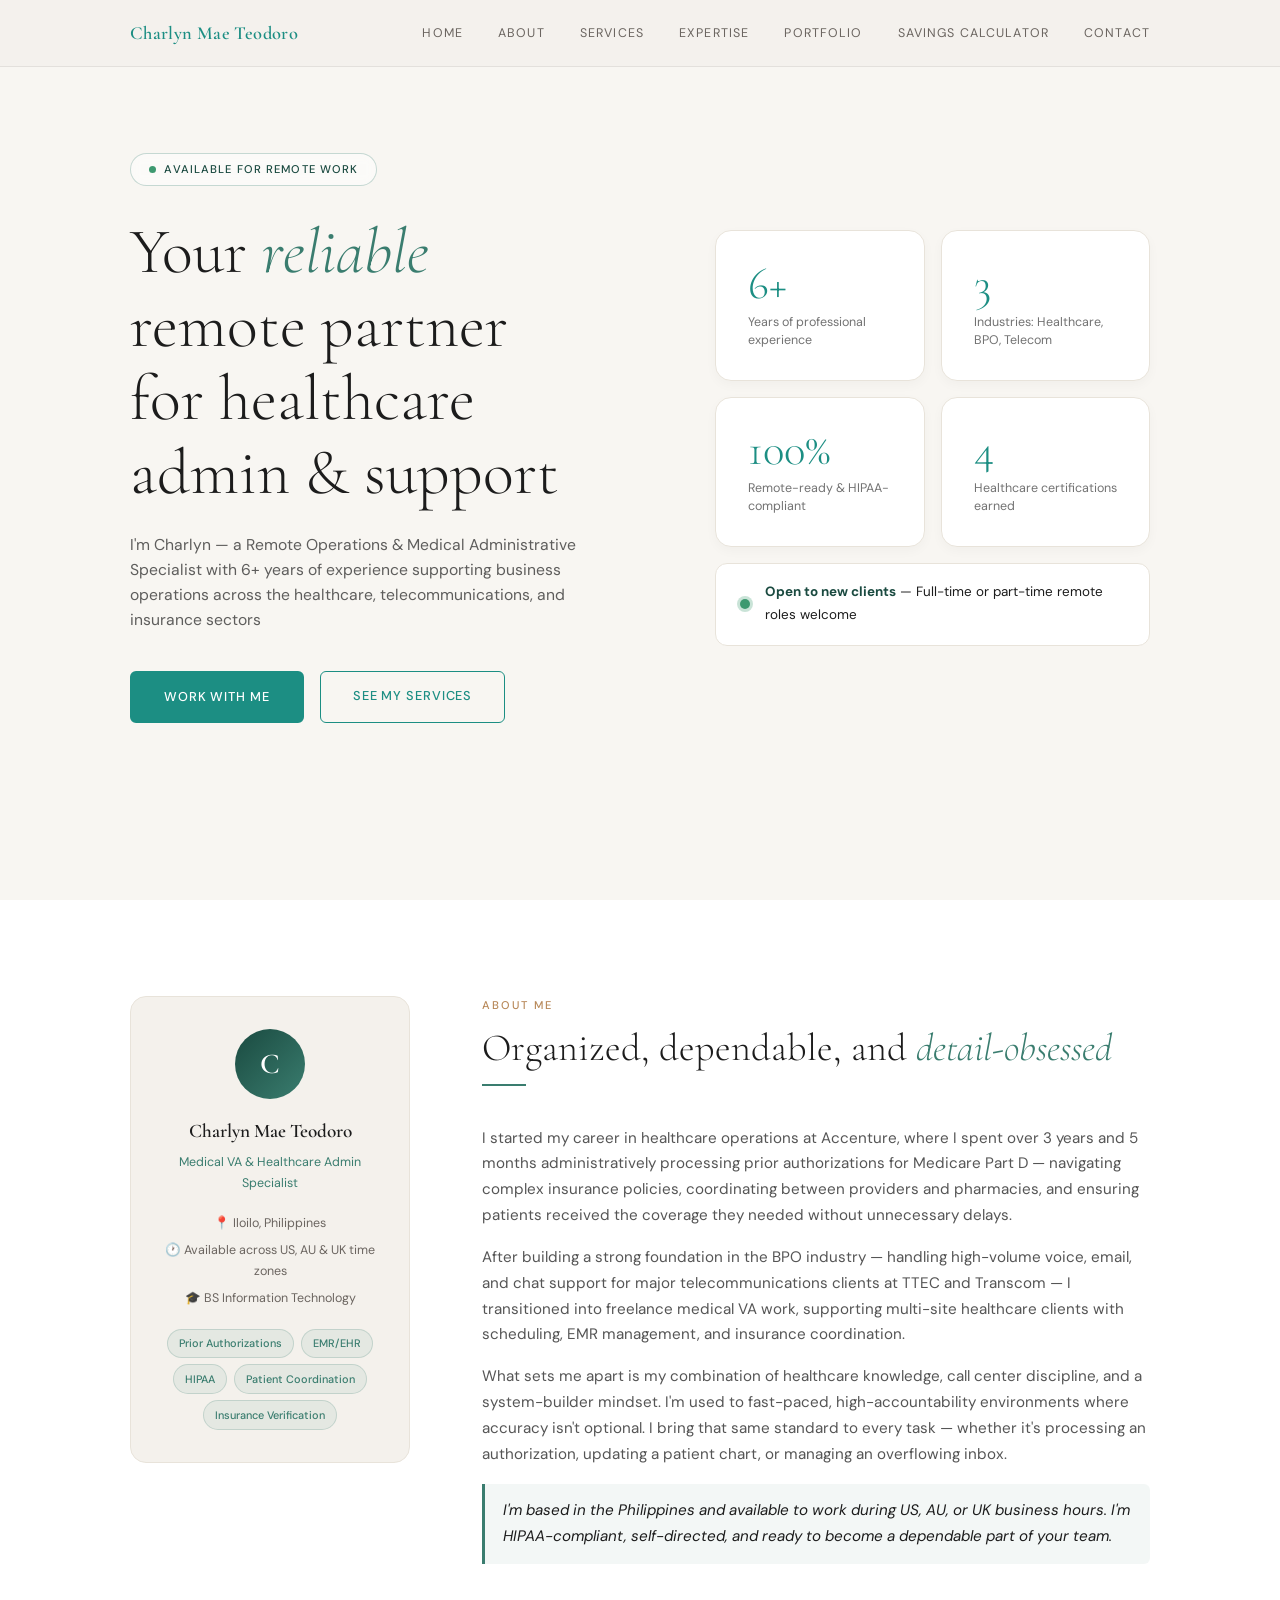
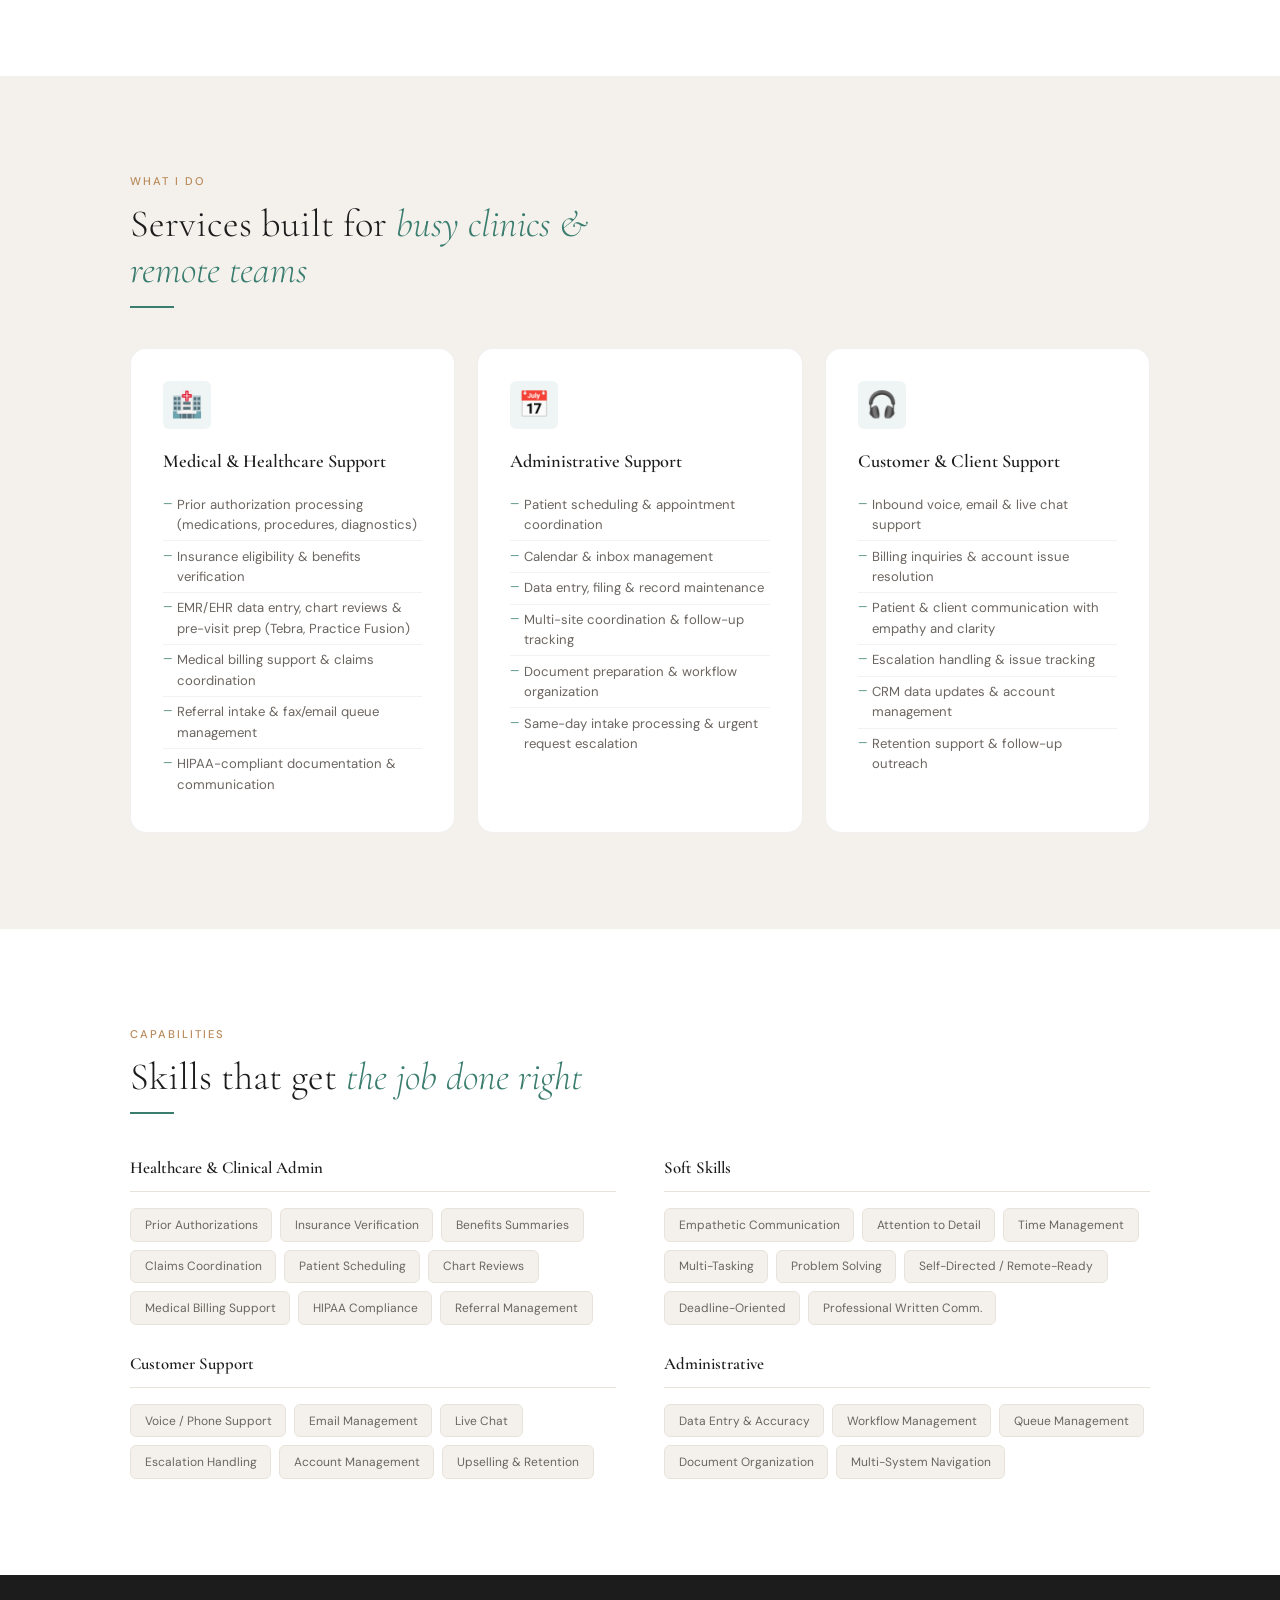
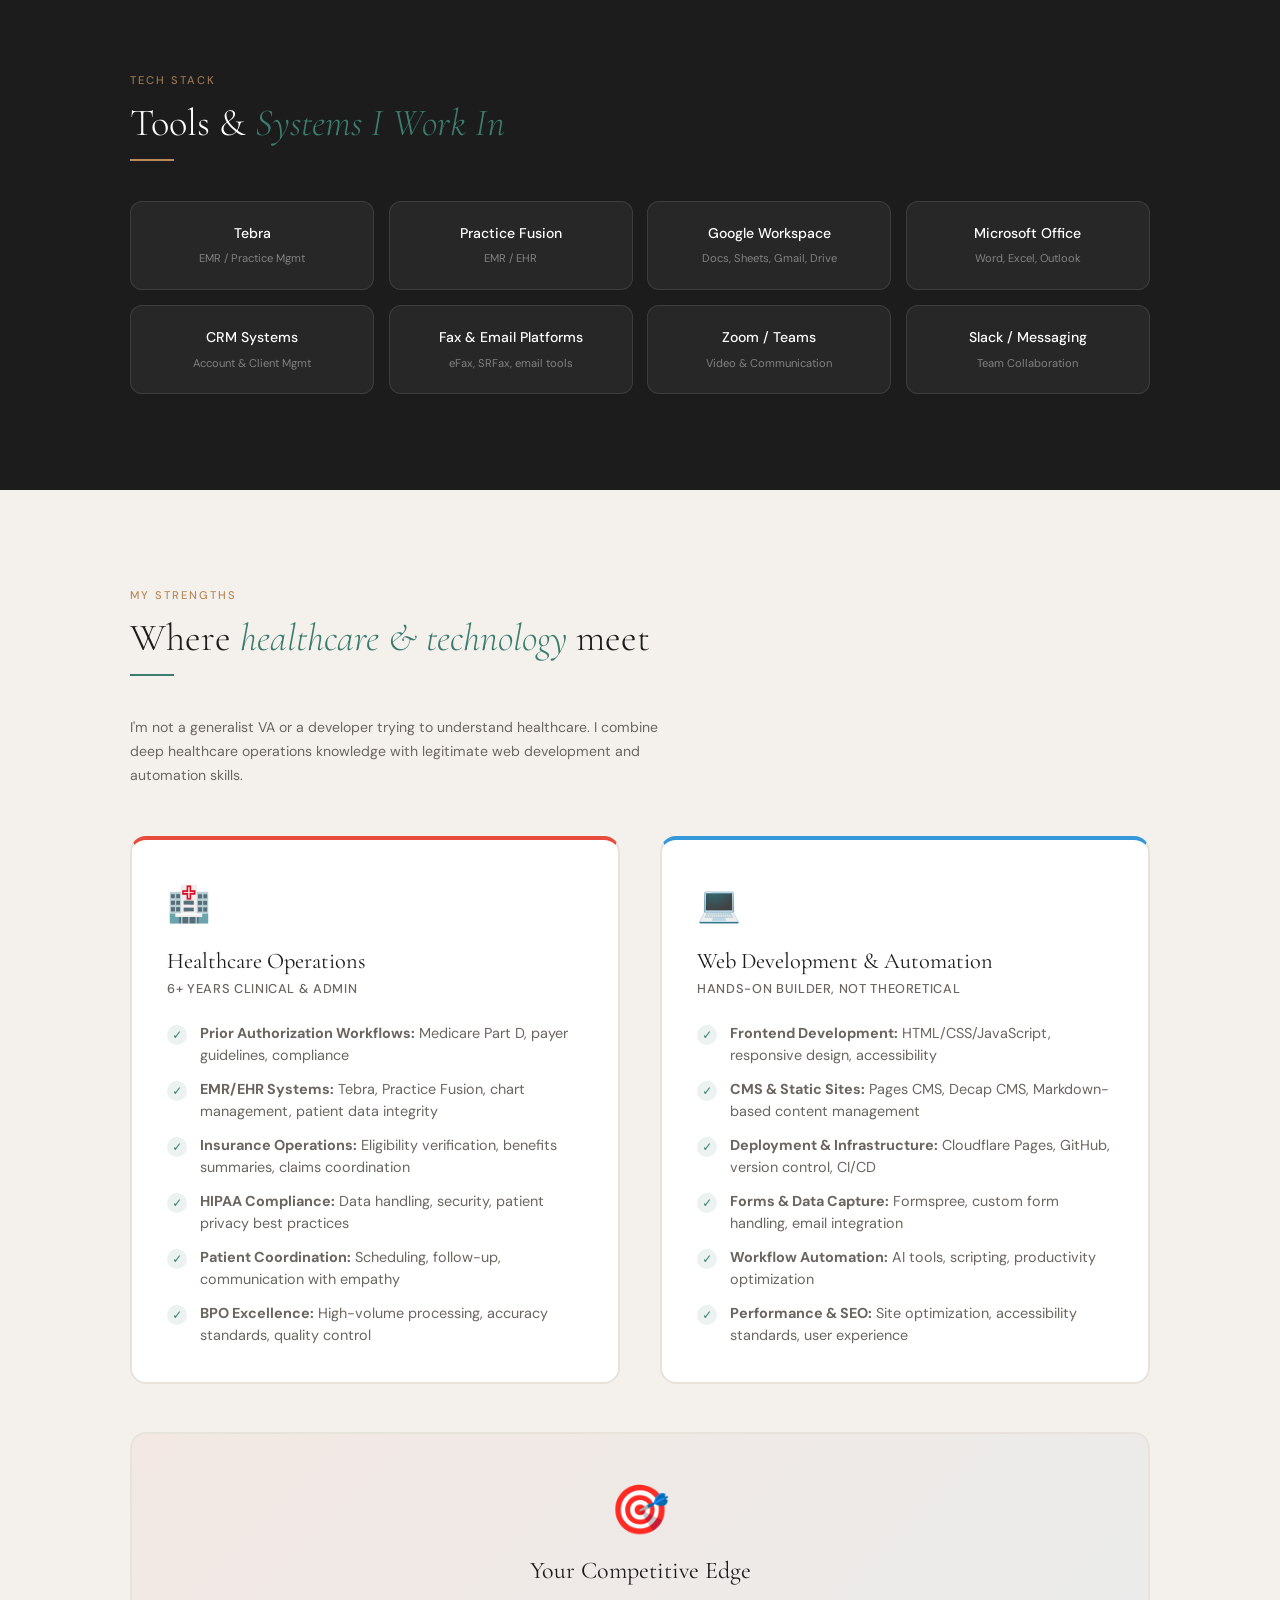
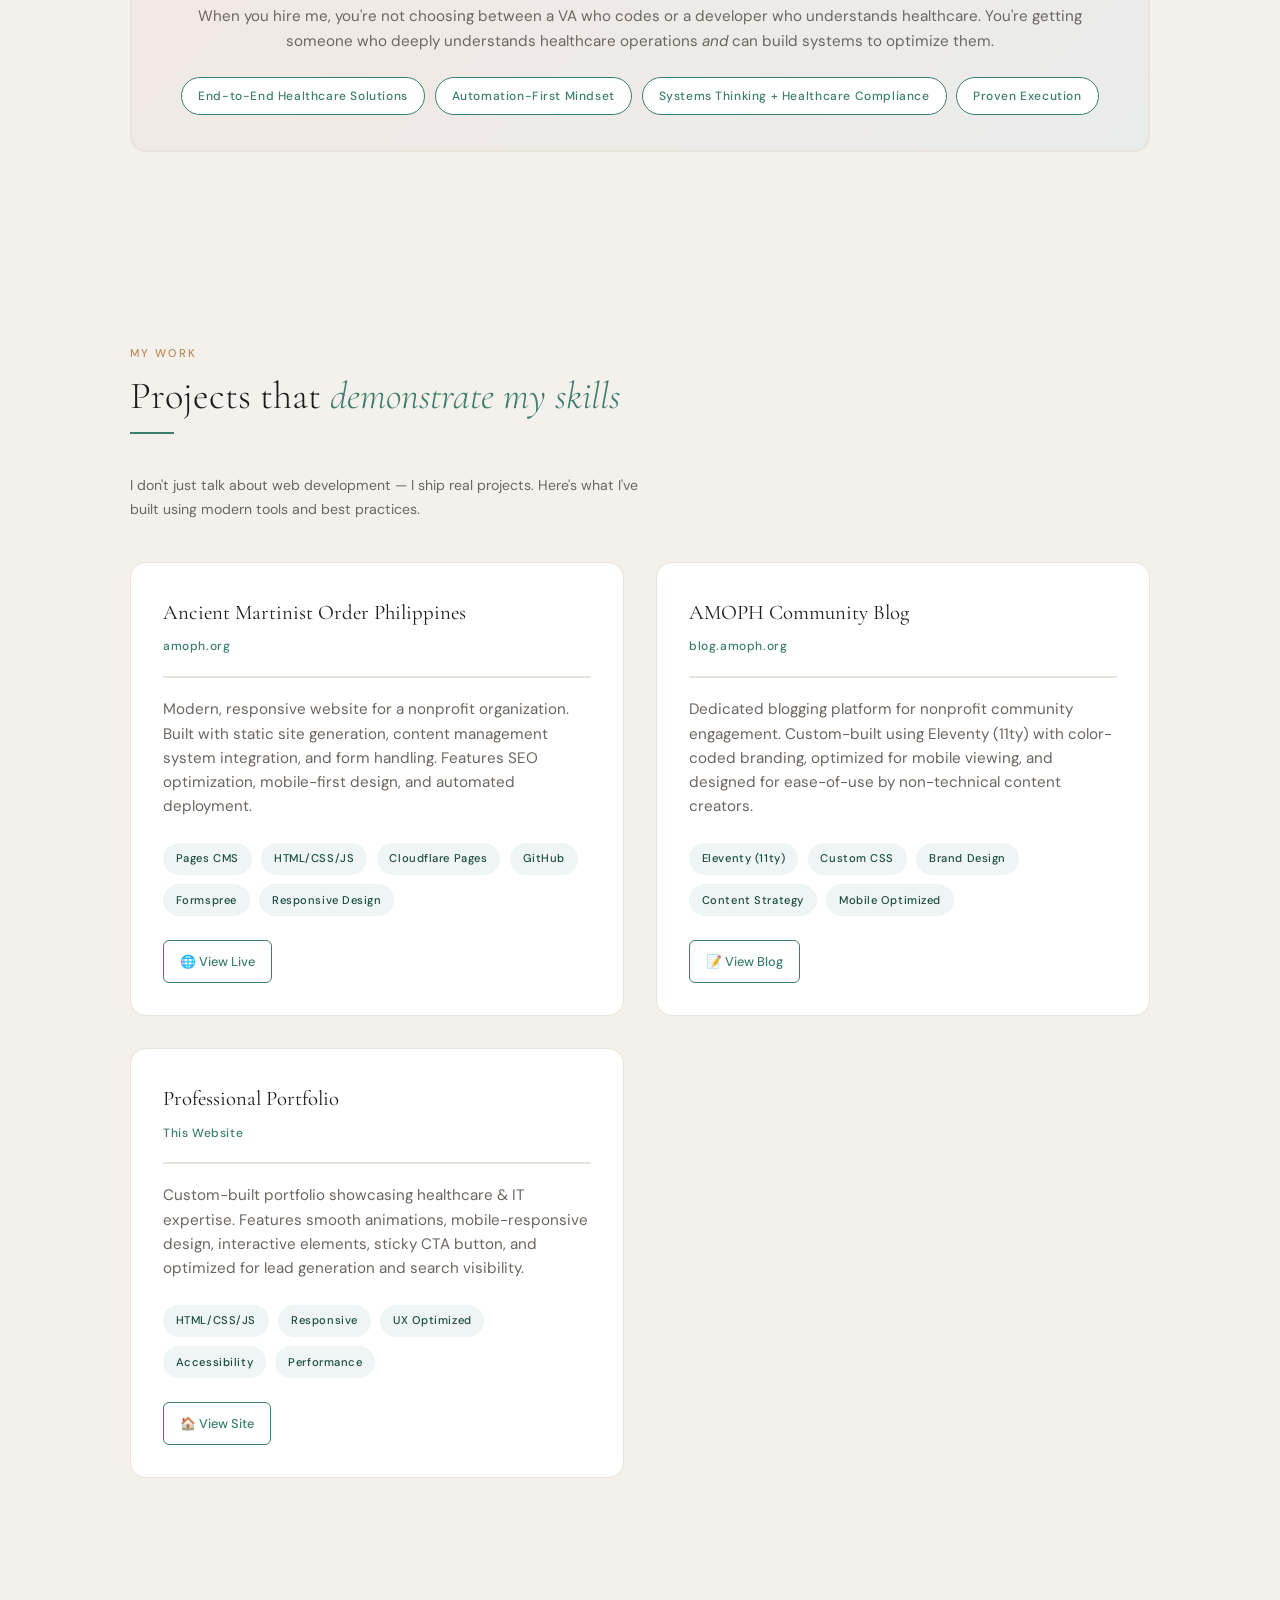
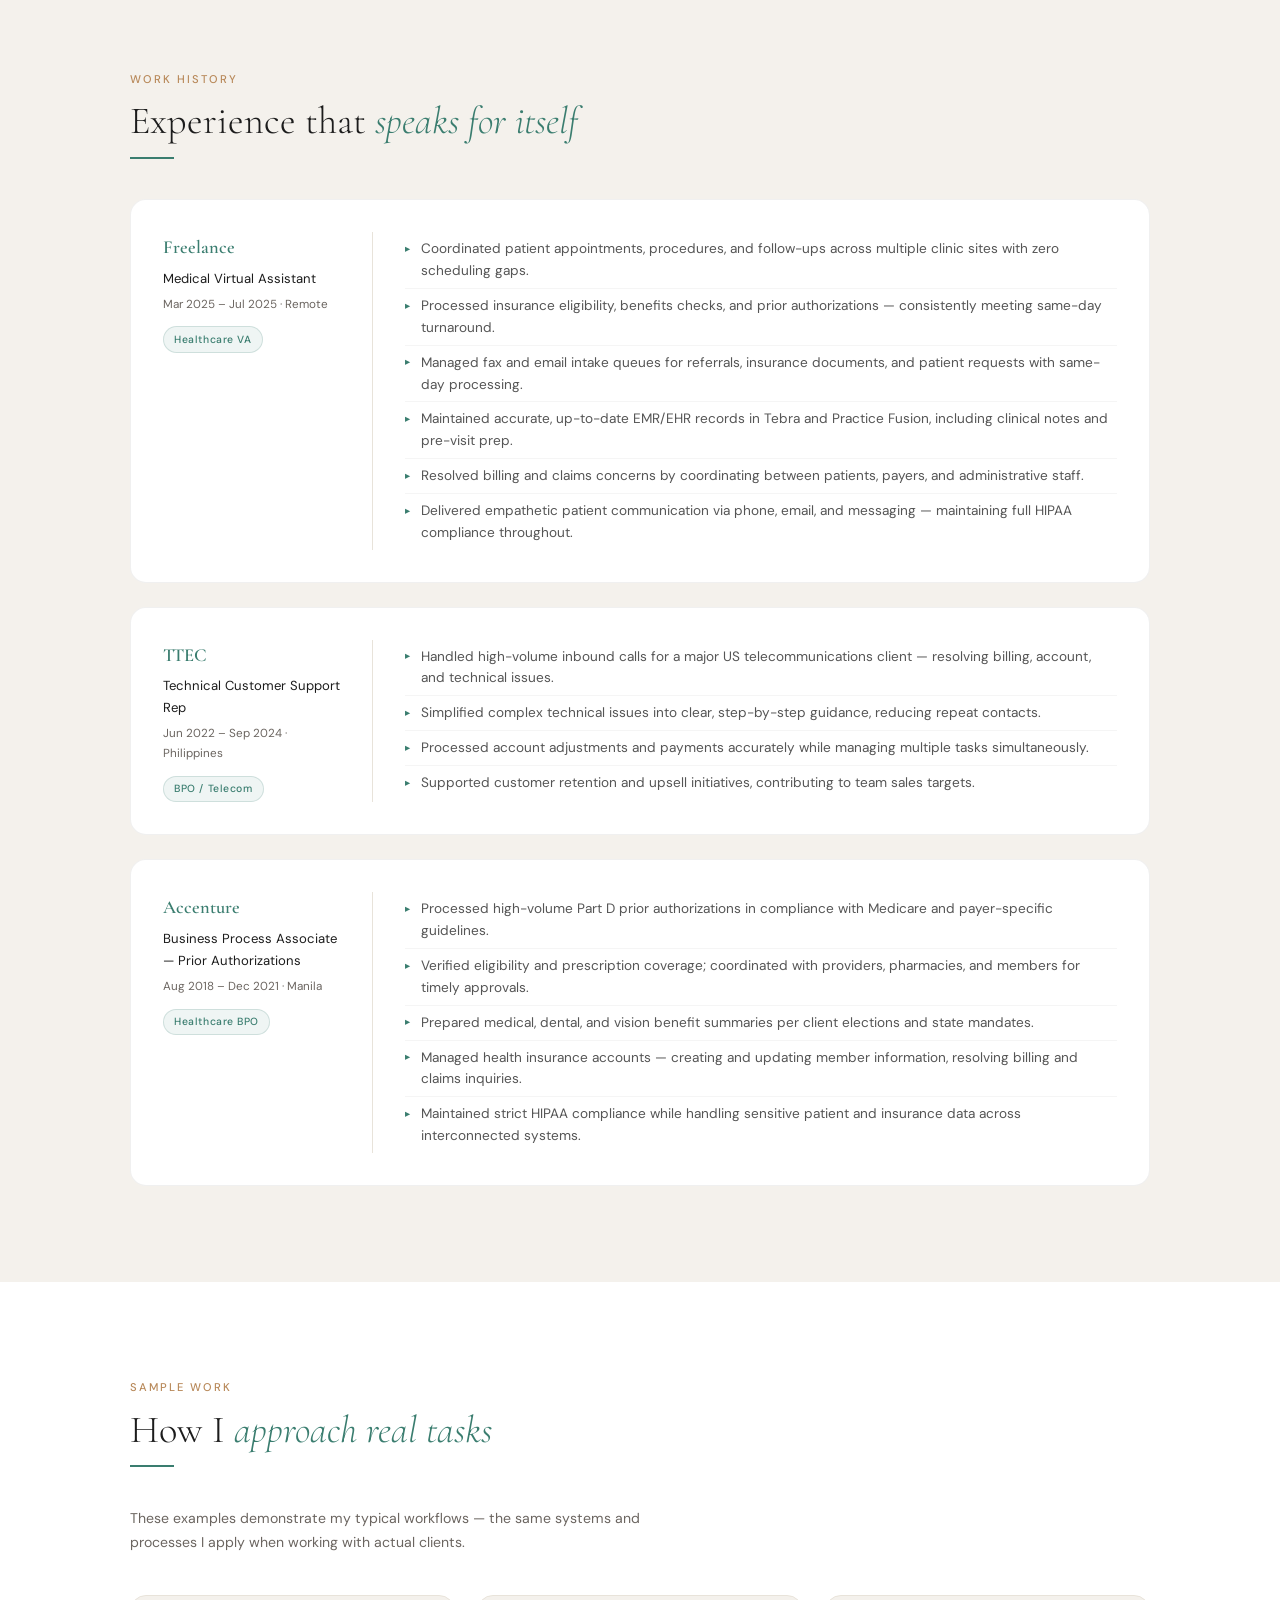
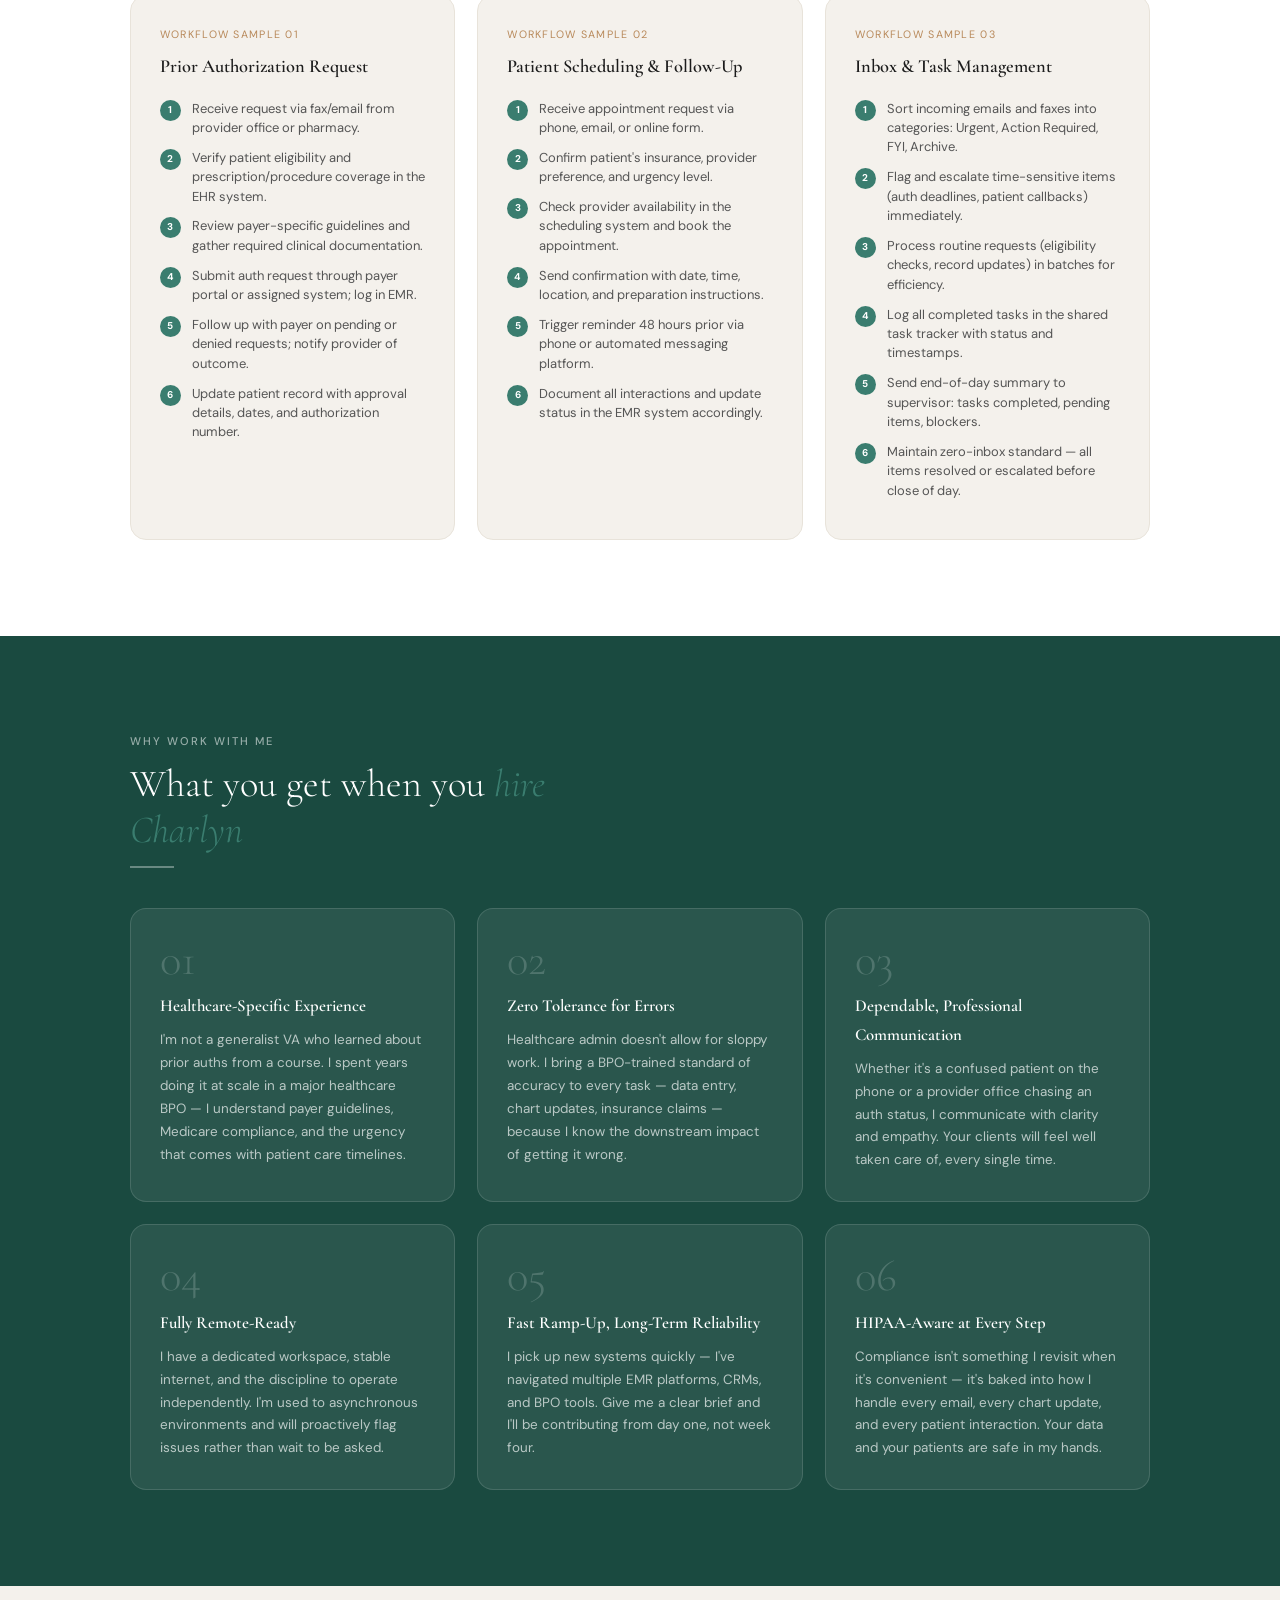
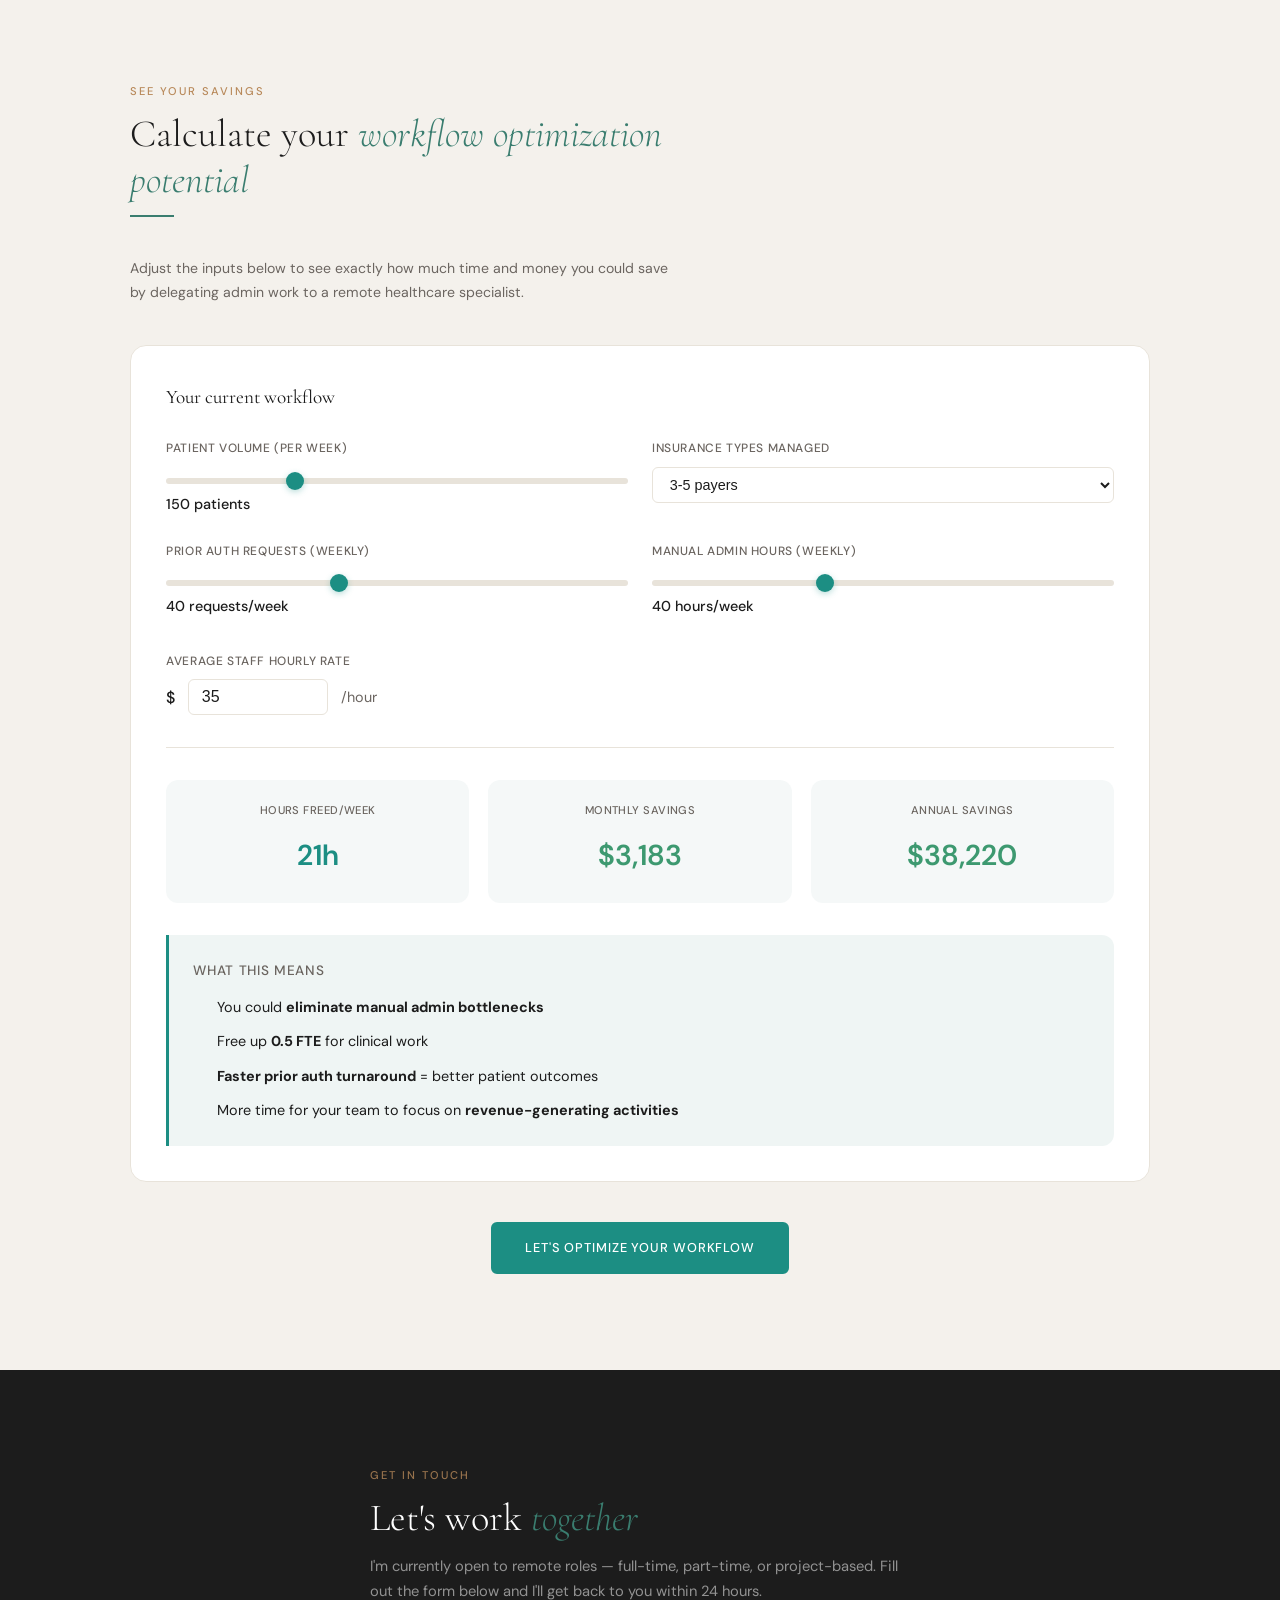
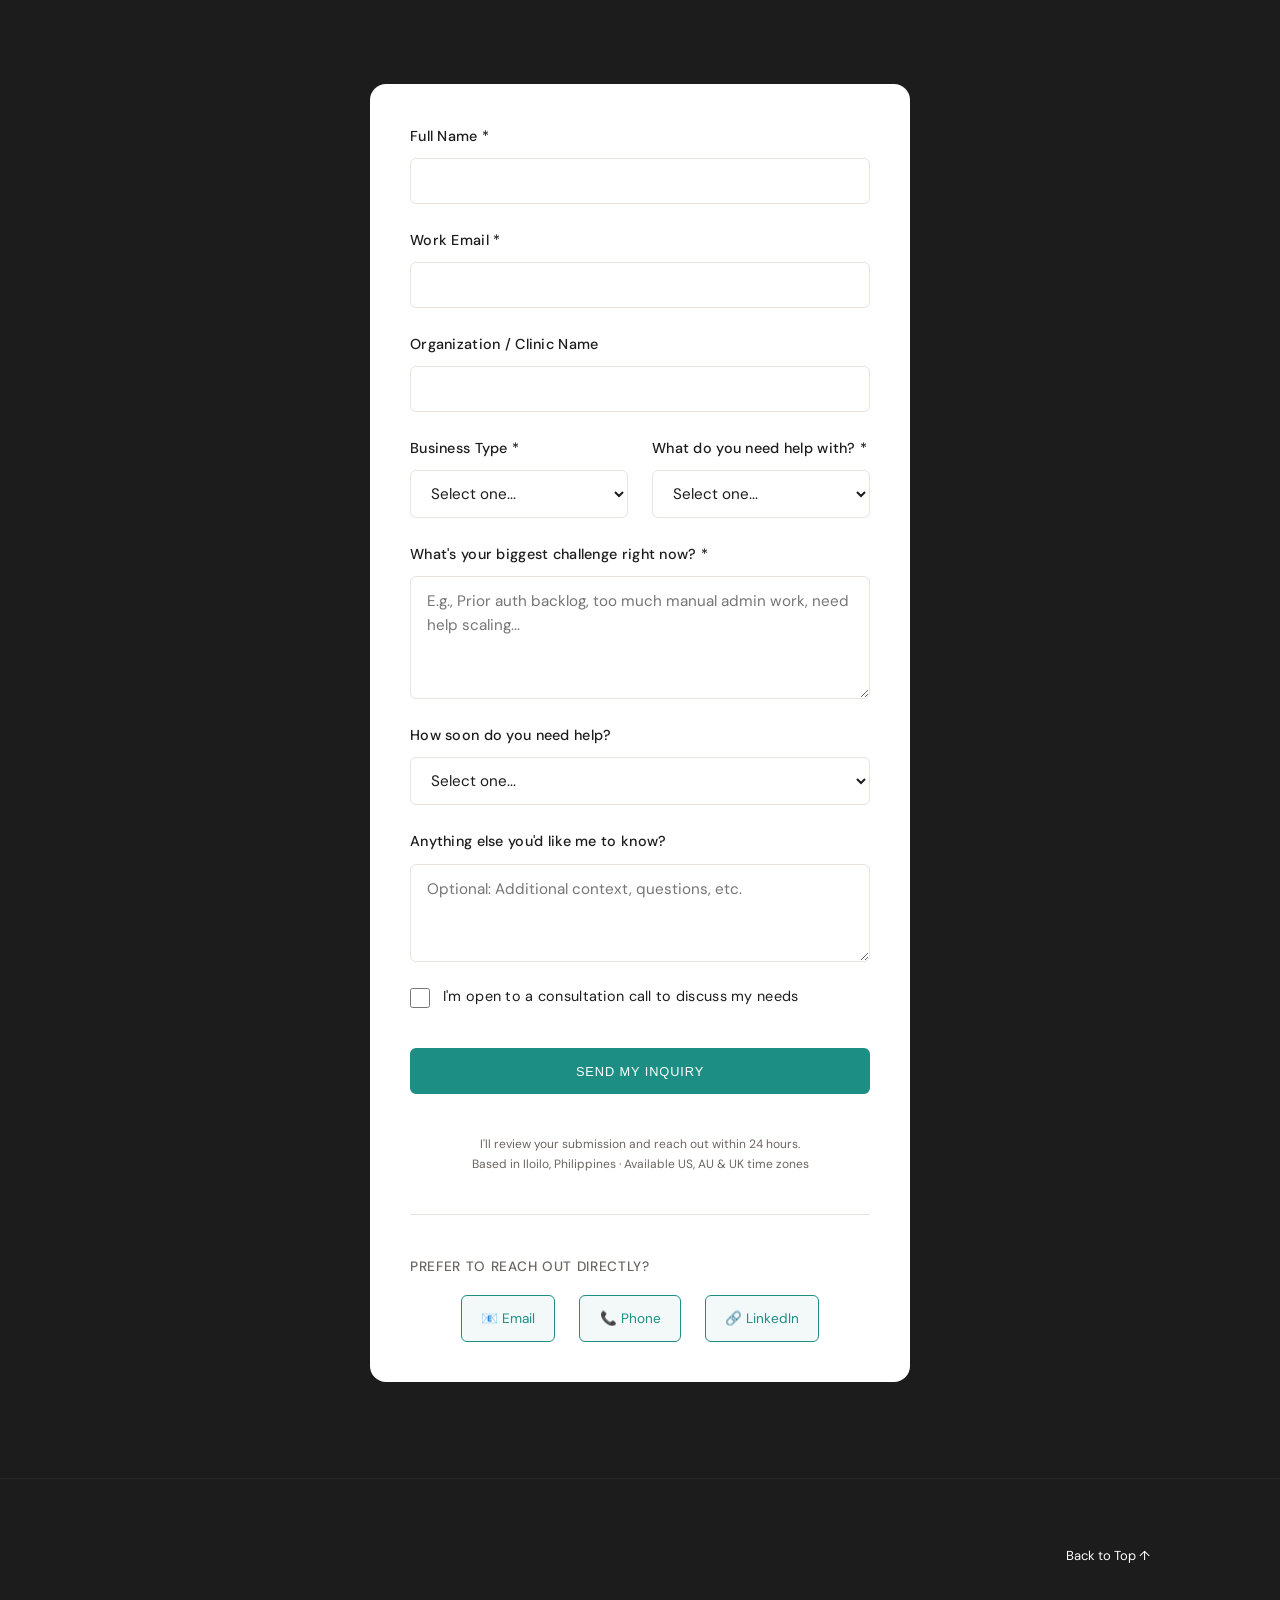
==== index.html @ 5f9924cd "Update index.html" ====
<!DOCTYPE html>
<html lang="en">
  <head>
    <meta charset="UTF-8" />
    <meta name="viewport" content="width=device-width, initial-scale=1.0" />
    <meta name="description" content="Charlyn Mae Teodoro - Remote Operations & Medical Administrative Specialist." />
    <title>Charlyn Mae Teodoro – Medical Virtual Assistant</title>
    <link href="https://fonts.googleapis.com/css2?family=Cormorant+Garamond:ital,wght@0,300;0,400;0,600;1,300;1,400&family=DM+Sans:wght@300;400;500&display=swap" rel="stylesheet" />
    <style>

/* ── Reset ── */
*, *::before, *::after { box-sizing: border-box; margin: 0; padding: 0; }
html { scroll-behavior: smooth; -webkit-font-smoothing: antialiased; }
ul { list-style: none; }
a  { text-decoration: none; }

/* ── Variables ── */
:root {
  --ink:        #1c1c1c;
  --teal:       #3a7d6f;
  --teal-dark:  #1a4a40;
  --teal-light: #4a9d8e;
  --gold:       #b8895a;
  --cream:      #f4f1ec;
  --sand:       #e8e3da;
  --muted:      #6b6560;
  --white:      #ffffff;
  --success:    #3d9970;

  --radius-sm: 6px;
  --radius-md: 12px;
  --radius-lg: 16px;

  --font-serif: 'Cormorant Garamond', Georgia, serif;
  --font-sans:  'DM Sans', system-ui, sans-serif;

  --shadow-sm: 0 2px 12px rgba(0,0,0,0.06);
  --shadow-md: 0 6px 24px rgba(0,0,0,0.09);
  --t: 0.25s ease;
}

body {
  font-family: var(--font-sans);
  background: var(--cream);
  color: var(--ink);
  line-height: 1.7;
  font-size: 15px;
  overflow-x: hidden;
}

/* ── Scroll reveal ── */
.reveal { opacity: 0; transform: translateY(22px); transition: opacity .6s ease, transform .6s ease; }
.reveal.visible { opacity: 1; transform: translateY(0); }

/* ── Layout ── */
.container { max-width: 1100px; margin: 0 auto; padding: 0 2.5rem; }
section { padding: 6rem 0; }

@media (max-width: 768px) {
  .container { padding: 0 1.5rem; }
  section { padding: 4rem 0; }
}

.section-label {
  font-size: .7rem; font-weight: 500; letter-spacing: .18em;
  text-transform: uppercase; color: var(--gold); margin-bottom: .6rem;
}
.section-title {
  font-family: var(--font-serif); font-size: clamp(1.9rem, 3vw, 2.6rem);
  font-weight: 300; line-height: 1.2; color: var(--ink); margin-bottom: .8rem;
}
.section-title em { font-style: italic; color: var(--teal); }
.divider { width: 44px; height: 2px; background: var(--teal); margin-bottom: 2.5rem; }

/* ============================================================
   NAVIGATION
   ============================================================ */
.nav {
  position: fixed; top: 0; left: 0; right: 0; z-index: 100;
  padding: 1.1rem 0; /* Horizontal padding is now handled by .container */
  background: rgba(244, 241, 236, 0.94);
  backdrop-filter: blur(14px);
  border-bottom: 1px solid rgba(0,0,0,0.07);
}
      .nav-container {
  display: flex; 
  align-items: center; 
  justify-content: space-between;
  width: 100%;
}
.nav-brand {
  font-family: var(--font-serif); 
  font-size: 1.15rem;
  font-weight: 600; 
  color: #1c8e83; /* Theme Green */
  letter-spacing: .02em;
  transition: color var(--t);
}

.nav-brand:hover {
  color: #14665e; /* Darker Green on hover */
}

.nav-links { 
  display: flex; 
  gap: 2.2rem; 
}

.nav-links a {
  font-size: .78rem; 
  font-weight: 400; 
  letter-spacing: .09em;
  text-transform: uppercase; 
  color: var(--muted); 
  transition: color var(--t);
}

/* Update this to match your new green theme */
.nav-links a:hover { 
  color: #1c8e83; 
}

/* ── Hamburger Menu ── */
.nav-toggle {
  display: none;
  flex-direction: column;
  gap: 5px;
  background: none;
  border: none;
  cursor: pointer;
  padding: 0.5rem;
  z-index: 101;
}

.nav-toggle span {
  width: 24px;
  height: 2.5px;
  background: var(--ink);
  border-radius: 2px;
  transition: all 0.3s ease;
}

.nav-toggle.active span:nth-child(1) {
  transform: rotate(45deg) translate(8px, 8px);
}

.nav-toggle.active span:nth-child(2) {
  opacity: 0;
}

.nav-toggle.active span:nth-child(3) {
  transform: rotate(-45deg) translate(7px, -7px);
}

.nav-links.mobile-active {
  display: flex !important;
}

/* ============================================================
   HERO — full-width sage green, single-column stacked layout
   ============================================================ */

/* ── Hero Section ── */
/* Locate this rule in your <style> tag */
.hero {
  min-height: 100vh;
  padding-top: 72px;
  background: #f8f6f2;   
  display: flex;
  align-items: center;
  position: relative;
  overflow: hidden;
}

/* This container is what creates the 2-column split */
.hero-flex-container {
  display: flex;
  align-items: center;
  justify-content: space-between;
  gap: 4rem;
  width: 100%;
  flex-wrap: wrap;
}

.hero-content {
  position: relative; 
  z-index: 2;
  flex: 1.2;
  max-width: 600px;
  padding: 0;
  min-width: 280px;
}

.hero-stats {
  position: relative; 
  z-index: 2;
  flex: 1;
  max-width: 480px;
  display: flex;
  flex-direction: column;
  gap: 1rem;
  min-width: 280px;
}

/* Mobile responsive adjustments */
@media (max-width: 768px) {
  .hero-flex-container {
    flex-direction: column;
    gap: 2.5rem;
  }
  
  .hero-content {
    flex: 1;
    max-width: 100%;
  }
  
  .hero-stats {
    flex: 1;
    max-width: 100%;
    width: 100%;
  }
  
  .hero-stat-card {
    width: 100% !important;
  }
}

/* ── Elements ── */
.hero-badge {
  display: inline-flex; align-items: center; gap: .55rem;
  background: rgba(255,255,255,0.48);
  border: 1px solid rgba(58,125,111,0.28);
  color: var(--teal-dark);
  padding: .38rem 1.1rem; border-radius: 100px;
  font-size: .7rem; font-weight: 500; letter-spacing: .1em;
  text-transform: uppercase; margin-bottom: 1.8rem;
  backdrop-filter: blur(6px);
}

.badge-dot {
  width: 7px; height: 7px; border-radius: 50%;
  background: var(--success);
  animation: bdot 2.2s infinite;
}

@keyframes bdot {
  0%,100% { opacity:1; transform:scale(1); }
  50%      { opacity:.55; transform:scale(1.35); }
}

.hero h1 {
  font-family: var(--font-serif);
  font-size: clamp(2.5rem, 5vw, 4rem);
  font-weight: 300; 
  line-height: 1.15;
  color: var(--ink); 
  margin-bottom: 1.4rem;
  max-width: 450px; 
}

.hero h1 em { 
  font-style: italic; 
  color: #3a7d6f;
}

.hero-intro {
  font-size: .98rem;
  color: rgba(28, 28, 28, 0.7);
  max-width: 500px; 
  margin-bottom: 2.4rem;
  line-height: 1.6;
  margin-bottom: 2.4rem;
  text-align: left;
}

.hero-cta { display: flex; gap: 1rem; flex-wrap: wrap; }

/* ── Buttons ── */
.btn {
  display: inline-block; padding: .82rem 2rem;
  font-size: .8rem; font-weight: 500; letter-spacing: .07em;
  text-transform: uppercase; border-radius: var(--radius-sm);
  transition: all var(--t); cursor: pointer; border: 2px solid transparent;
}
.btn-primary {
  background: #1c8e83;       
  border-color: #1c8e83;    
  
  color: var(--white);
}
.btn-primary:hover { 
  background: var(--teal-dark); 
  border-color: var(--teal-dark); 
}

.btn-secondary {
 background: transparent;
  color: #1c8e83;
  border: 1.5px solid #1c8e83;
}
.btn-secondary:hover { 
  background: rgba(28, 142, 131, 0.05); 
  border-color: #14665e; 
  color: #14665e;
}

/* ── Stat Cards & Grid ── */
.stats-row {
  display: grid; grid-template-columns: 1fr 1fr; gap: 1rem;
}

@media (max-width: 768px) {
  .stats-row {
    grid-template-columns: 1fr;
  }
}

.stat-card {
  background: #ffffff; 
  border: 1px solid #e8e3da; 
  border-radius: var(--radius-lg);
  padding: 1.9rem 2rem;
  box-shadow: 0 4px 12px rgba(0,0,0,0.03); /* Soft shadow for depth */
  transition: transform var(--t), box-shadow var(--t);
}
.stat-card:hover { transform: translateY(-3px); box-shadow: var(--shadow-md); }

.stat-num {
  font-family: var(--font-serif);
  font-size: 2.8rem; 
  font-weight: 300;
  color: #1c8e83; /* Numbers turn green */
  line-height: 1;
  margin-bottom: .4rem;
}
.stat-label {
  font-size: .78rem; color: rgba(28,28,28,.62); line-height: 1.45;
}

/* Availability strip */
.availability {
  background: #ffffff; 
  border: 1px solid #e8e3da;
  border-radius: var(--radius-md);
  padding: 1.1rem 1.5rem;
  display: flex; 
  align-items: center; 
  gap: .9rem;
}
.avail-dot {
  width: 10px; height: 10px; border-radius: 50%;
  background: var(--success); flex-shrink: 0;
  box-shadow: 0 0 0 3px rgba(61,153,112,.28);
  animation: avpulse 2s infinite;
}
@keyframes avpulse {
  0%,100% { box-shadow: 0 0 0 3px rgba(61,153,112,.28); }
  50%      { box-shadow: 0 0 0 8px rgba(61,153,112,.1); }
}
.avail-text { font-size: .84rem; color: var(--ink); }
.avail-text strong { color: var(--teal-dark); }

/* ============================================================
   ABOUT
   ============================================================ */
.about { background: var(--white); }

.about-grid {
  display: grid; grid-template-columns: 280px 1fr;
  gap: 4.5rem; align-items: start;
}
.about-card {
  background: var(--cream); border: 1px solid var(--sand);
  border-radius: var(--radius-lg); padding: 2rem;
  position: sticky; top: 90px; text-align: center;
}
.about-avatar {
  width: 70px; height: 70px; border-radius: 50%;
  background: linear-gradient(135deg, var(--teal-dark), var(--teal));
  color: var(--white); font-family: var(--font-serif);
  font-size: 1.8rem; font-weight: 600;
  display: flex; align-items: center; justify-content: center;
  margin: 0 auto 1rem;
}
.about-name { font-family: var(--font-serif); font-size: 1.2rem; font-weight: 600; margin-bottom: .25rem; }
.about-title { font-size: .78rem; color: var(--teal); margin-bottom: 1.2rem; }
.about-meta p { font-size: .78rem; color: var(--muted); margin-bottom: .35rem; }
.about-tags { display: flex; flex-wrap: wrap; gap: .4rem; justify-content: center; margin-top: 1.2rem; }
.tag {
  font-size: .68rem; font-weight: 500; color: var(--teal);
  background: rgba(58,125,111,.08); border: 1px solid rgba(58,125,111,.2);
  border-radius: 100px; padding: .28rem .7rem;
}
.about-content p { color: #555; font-size: .95rem; margin-bottom: 1rem; }
.highlight {
  background: rgba(58,125,111,.06); border-left: 3px solid var(--teal);
  padding: .9rem 1.1rem; border-radius: 0 var(--radius-sm) var(--radius-sm) 0;
  color: var(--ink) !important; font-style: italic;
}

/* ============================================================
   SERVICES
   ============================================================ */
.services { background: var(--cream); }
.services-grid { display: grid; grid-template-columns: repeat(3,1fr); gap: 1.4rem; }

.service-card {
  background: var(--white); border: 1px solid rgba(0,0,0,.06);
  border-radius: var(--radius-lg); padding: 2rem;
  position: relative; overflow: hidden;
  transition: transform var(--t), box-shadow var(--t);
}
.service-card::before {
  content: ''; position: absolute; top: 0; left: 0; right: 0; height: 3px;
  background: var(--teal); transform: scaleX(0); transform-origin: left;
  transition: transform .3s ease;
}
.service-card:hover { transform: translateY(-4px); box-shadow: var(--shadow-md); }
.service-card:hover::before { transform: scaleX(1); }

.service-icon {
  font-size: 1.6rem; width: 48px; height: 48px;
  background: rgba(58,125,111,.08); border-radius: var(--radius-sm);
  display: flex; align-items: center; justify-content: center;
  margin-bottom: 1.1rem;
}
.service-title { font-family: var(--font-serif); font-size: 1.15rem; font-weight: 600; margin-bottom: .75rem; }
.service-list li {
  font-size: .82rem; color: var(--muted);
  padding: .32rem 0 .32rem .85rem;
  border-bottom: 1px solid rgba(0,0,0,.05);
  position: relative; line-height: 1.55;
}
.service-list li::before { content: '—'; position: absolute; left: 0; color: var(--teal); font-size: .68rem; }
.service-list li:last-child { border-bottom: none; }

/* ============================================================
   SKILLS
   ============================================================ */
.skills { background: var(--white); }
.skills-grid { display: grid; grid-template-columns: 1fr 1fr; gap: 3rem; }
.skill-group-title {
  font-family: var(--font-serif); font-size: 1.05rem; font-weight: 600;
  margin-bottom: 1rem; margin-top: 1.6rem;
  padding-bottom: .5rem; border-bottom: 1px solid var(--sand);
}
.skill-group-title:first-child { margin-top: 0; }
.skill-tags { display: flex; flex-wrap: wrap; gap: .5rem; }
.skill-tag {
  font-size: .75rem; color: var(--muted);
  background: var(--cream); border: 1px solid var(--sand);
  border-radius: var(--radius-sm); padding: .35rem .85rem;
  transition: all var(--t);
}
.skill-tag:hover { background: rgba(58,125,111,.08); border-color: rgba(58,125,111,.25); color: var(--teal); }

/* ============================================================
   TOOLS
   ============================================================ */
.tools { background: var(--ink); }
.tools .section-label { color: rgba(184,137,90,.8); }
.tools .section-title { color: var(--white); }
.tools .divider { background: var(--gold); }
.tools-grid { display: grid; grid-template-columns: repeat(4,1fr); gap: .9rem; }
.tool-card {
  background: rgba(255,255,255,.05); border: 1px solid rgba(255,255,255,.1);
  border-radius: var(--radius-md); padding: 1.3rem; text-align: center;
  transition: all var(--t);
}
.tool-card:hover { background: rgba(58,125,111,.2); border-color: rgba(74,157,142,.4); transform: translateY(-2px); }
.tool-name { font-size: .88rem; font-weight: 500; color: var(--white); margin-bottom: .2rem; }
.tool-type { font-size: .7rem; color: rgba(255,255,255,.42); }

/* ============================================================
   PORTFOLIO
   ============================================================ */
.portfolio { background: var(--cream); }
.portfolio-grid { display: grid; grid-template-columns: repeat(auto-fit, minmax(340px, 1fr)); gap: 2rem; }
.portfolio-card {
  background: var(--white);
  border: 1px solid var(--sand);
  border-radius: var(--radius-lg);
  padding: 2rem;
  transition: all var(--t);
  display: flex;
  flex-direction: column;
}
.portfolio-card:hover {
  transform: translateY(-4px);
  box-shadow: var(--shadow-md);
  border-color: var(--teal-light);
}
.portfolio-header {
  margin-bottom: 1.2rem;
  padding-bottom: 1.2rem;
  border-bottom: 2px solid var(--sand);
}
.portfolio-title {
  font-family: var(--font-serif);
  font-size: 1.3rem;
  font-weight: 400;
  color: var(--ink);
  margin-bottom: 0.4rem;
}
.portfolio-url {
  font-size: 0.75rem;
  color: var(--teal);
  font-weight: 500;
  letter-spacing: 0.05em;
}
.portfolio-desc {
  font-size: 0.95rem;
  color: var(--muted);
  line-height: 1.6;
  margin-bottom: 1.5rem;
  flex-grow: 1;
}
.portfolio-tags {
  display: flex;
  flex-wrap: wrap;
  gap: 0.6rem;
  margin-bottom: 1.5rem;
}
.portfolio-tag {
  display: inline-block;
  font-size: 0.7rem;
  padding: 0.4rem 0.8rem;
  background: rgba(58, 125, 111, 0.08);
  color: var(--teal-dark);
  border-radius: 100px;
  font-weight: 500;
  letter-spacing: 0.05em;
}
.portfolio-links {
  display: flex;
  gap: 1rem;
  flex-wrap: wrap;
}
.portfolio-link {
  display: inline-flex;
  align-items: center;
  gap: 0.5rem;
  font-size: 0.8rem;
  font-weight: 500;
  color: var(--teal);
  text-decoration: none;
  transition: all var(--t);
  padding: 0.6rem 1rem;
  border: 1px solid var(--teal);
  border-radius: var(--radius-sm);
}
.portfolio-link:hover {
  background: var(--teal);
  color: var(--white);
}

/* ============================================================
   EXPERTISE MATRIX
   ============================================================ */
.expertise { background: var(--cream); }
.expertise-intro {
  max-width: 540px;
  margin-bottom: 3rem;
}
.expertise-grid {
  display: grid;
  grid-template-columns: 1fr 1fr;
  gap: 2.5rem;
  margin-bottom: 3rem;
}
.expertise-pillar {
  background: var(--white);
  border: 2px solid var(--sand);
  border-radius: var(--radius-lg);
  padding: 2.2rem;
  transition: all var(--t);
}
.expertise-pillar:hover {
  border-color: var(--teal-light);
  box-shadow: 0 8px 24px rgba(58, 125, 111, 0.12);
  transform: translateY(-4px);
}
.expertise-pillar.healthcare {
  border-top: 4px solid #e74c3c;
}
.expertise-pillar.tech {
  border-top: 4px solid #3498db;
}
.pillar-icon {
  font-size: 2.2rem;
  margin-bottom: 0.8rem;
  display: block;
}
.pillar-title {
  font-family: var(--font-serif);
  font-size: 1.4rem;
  font-weight: 400;
  color: var(--ink);
  margin-bottom: 0.2rem;
  line-height: 1.2;
}
.pillar-subtitle {
  font-size: 0.8rem;
  color: var(--muted);
  margin-bottom: 1.5rem;
  letter-spacing: 0.05em;
  text-transform: uppercase;
  font-weight: 500;
}
.expertise-list {
  display: flex;
  flex-direction: column;
  gap: 0.8rem;
}
.expertise-item {
  display: flex;
  align-items: flex-start;
  gap: 0.8rem;
  font-size: 0.9rem;
  color: var(--muted);
  line-height: 1.5;
}
.expertise-check {
  flex-shrink: 0;
  width: 20px;
  height: 20px;
  border-radius: 50%;
  background: rgba(58, 125, 111, 0.1);
  display: flex;
  align-items: center;
  justify-content: center;
  font-size: 0.75rem;
  color: var(--teal);
  font-weight: 600;
  margin-top: 2px;
}

/* Intersection visualization */
.expertise-intersection {
  background: linear-gradient(135deg, rgba(231, 76, 60, 0.05) 0%, rgba(52, 152, 219, 0.05) 100%);
  border: 2px solid var(--sand);
  border-radius: var(--radius-lg);
  padding: 2.2rem;
  text-align: center;
}
.intersection-icon {
  font-size: 3rem;
  margin-bottom: 1rem;
}
.intersection-title {
  font-family: var(--font-serif);
  font-size: 1.5rem;
  font-weight: 400;
  color: var(--ink);
  margin-bottom: 0.8rem;
}
.intersection-desc {
  font-size: 0.95rem;
  color: var(--muted);
  line-height: 1.6;
  margin-bottom: 1.5rem;
}
.intersection-skills {
  display: flex;
  flex-wrap: wrap;
  gap: 0.6rem;
  justify-content: center;
}
.intersection-badge {
  display: inline-block;
  padding: 0.5rem 1rem;
  background: var(--white);
  border: 1px solid var(--teal);
  border-radius: 100px;
  font-size: 0.75rem;
  font-weight: 500;
  color: var(--teal);
  letter-spacing: 0.05em;
}

/* ============================================================
   WORKFLOW OPTIMIZER
   ============================================================ */
.optimizer { background: var(--cream); }
.optimizer-widget input[type="range"] {
  -webkit-appearance: none;
  appearance: none;
  width: 100%;
  height: 6px;
  border-radius: 3px;
  background: var(--sand);
  outline: none;
}
.optimizer-widget input[type="range"]::-webkit-slider-thumb {
  -webkit-appearance: none;
  appearance: none;
  width: 18px;
  height: 18px;
  border-radius: 50%;
  background: #1c8e83;
  cursor: pointer;
  box-shadow: 0 2px 6px rgba(28, 142, 131, 0.3);
  transition: all var(--t);
}
.optimizer-widget input[type="range"]::-webkit-slider-thumb:hover {
  transform: scale(1.15);
  box-shadow: 0 4px 12px rgba(28, 142, 131, 0.4);
}
.optimizer-widget input[type="range"]::-moz-range-thumb {
  width: 18px;
  height: 18px;
  border-radius: 50%;
  background: #1c8e83;
  cursor: pointer;
  border: none;
  box-shadow: 0 2px 6px rgba(28, 142, 131, 0.3);
  transition: all var(--t);
}
.optimizer-widget input[type="range"]::-moz-range-thumb:hover {
  transform: scale(1.15);
  box-shadow: 0 4px 12px rgba(28, 142, 131, 0.4);
}
.optimizer-widget input[type="number"] {
  padding: 0.5rem 0.8rem;
  border: 1px solid var(--sand);
  border-radius: var(--radius-sm);
  font-size: 1rem;
  color: var(--ink);
}
.optimizer-widget select {
  padding: 0.5rem 0.8rem;
  border: 1px solid var(--sand);
  border-radius: var(--radius-sm);
  font-size: 0.9rem;
  color: var(--ink);
  background: var(--white);
}

/* ============================================================
   EXPERIENCE
   ============================================================ */
.experience { background: var(--cream); }
.exp-list { display: flex; flex-direction: column; gap: 1.5rem; }
.exp-card {
  background: var(--white); border: 1px solid rgba(0,0,0,.06);
  border-radius: var(--radius-lg); padding: 2rem;
  display: grid; grid-template-columns: 210px 1fr; gap: 2rem;
  transition: box-shadow var(--t);
}
.exp-card:hover { box-shadow: var(--shadow-sm); }
.exp-meta { border-right: 1px solid var(--sand); padding-right: 1.8rem; }
.exp-company { font-family: var(--font-serif); font-size: 1.15rem; font-weight: 600; color: var(--teal); margin-bottom: .25rem; }
.exp-role { font-size: .82rem; color: var(--ink); margin-bottom: .3rem; }
.exp-dates { display: block; font-size: .73rem; color: var(--muted); margin-bottom: .7rem; }
.exp-badge {
  font-size: .65rem; font-weight: 500; letter-spacing: .05em;
  color: var(--teal); background: rgba(58,125,111,.08);
  border: 1px solid rgba(58,125,111,.18); border-radius: 100px;
  padding: .22rem .65rem; display: inline-block;
}
.exp-bullets li {
  font-size: .85rem; color: #555;
  padding: .38rem 0 .38rem 1rem;
  border-bottom: 1px solid rgba(0,0,0,.04);
  position: relative; line-height: 1.6;
}
.exp-bullets li::before { content: '▸'; position: absolute; left: 0; color: var(--teal); font-size: .65rem; top: .55rem; }
.exp-bullets li:last-child { border-bottom: none; }

/* ============================================================
   SAMPLES
   ============================================================ */
.samples { background: var(--white); }
.samples-grid { display: grid; grid-template-columns: repeat(3,1fr); gap: 1.4rem; }
.sample-card {
  background: var(--cream); border: 1px solid var(--sand);
  border-radius: var(--radius-lg); padding: 1.8rem;
  transition: all var(--t);
}
.sample-card:hover { box-shadow: var(--shadow-sm); transform: translateY(-2px); }
.sample-label { font-size: .67rem; letter-spacing: .12em; text-transform: uppercase; color: var(--gold); margin-bottom: .5rem; }
.sample-title { font-family: var(--font-serif); font-size: 1.15rem; font-weight: 600; margin-bottom: 1rem; }
.sample-steps li {
  display: flex; align-items: flex-start; gap: .7rem;
  font-size: .81rem; color: #555; margin-bottom: .65rem; line-height: 1.5;
}
.step-num {
  flex-shrink: 0; width: 21px; height: 21px; border-radius: 50%;
  background: var(--teal); color: var(--white);
  font-size: .62rem; font-weight: 700;
  display: flex; align-items: center; justify-content: center; margin-top: 1px;
}

/* ============================================================
   WHY
   ============================================================ */
.why { background: var(--teal-dark); }
.why .section-label { color: rgba(255,255,255,.55); }
.why .section-title { color: var(--white); }
.why .divider { background: rgba(255,255,255,.35); }
.why-grid { display: grid; grid-template-columns: repeat(3,1fr); gap: 1.4rem; }
.why-card {
  background: rgba(255,255,255,.07); border: 1px solid rgba(255,255,255,.13);
  border-radius: var(--radius-lg); padding: 1.8rem; transition: all var(--t);
}
.why-card:hover { background: rgba(255,255,255,.12); transform: translateY(-2px); }
.why-num { font-family: var(--font-serif); font-size: 2.8rem; font-weight: 300; color: rgba(255,255,255,.18); line-height: 1; margin-bottom: .6rem; }
.why-title { font-family: var(--font-serif); font-size: 1.05rem; font-weight: 600; color: var(--white); margin-bottom: .55rem; }
.why-card p { font-size: .84rem; color: rgba(255,255,255,.68); line-height: 1.7; margin-bottom: 0; }

/* ============================================================
   CONTACT
   ============================================================ */
.contact { background: var(--ink); }
.contact .section-label { color: rgba(184,137,90,.8); }
.contact .section-title { color: var(--white); text-align: left; }
.contact-sub { font-size: .92rem; color: rgba(255,255,255,.52); margin-bottom: 2.5rem; text-align: left; }

.contact-form-wrapper {
  max-width: 600px;
  background: var(--white);
  border-radius: var(--radius-lg);
  padding: 2.5rem;
}

.contact-form {
  display: flex;
  flex-direction: column;
  gap: 1.5rem;
}

.form-group {
  display: flex;
  flex-direction: column;
  gap: 0.6rem;
}

.form-row {
  display: grid;
  grid-template-columns: 1fr 1fr;
  gap: 1.5rem;
}

.form-group label {
  font-size: 0.9rem;
  font-weight: 500;
  color: var(--ink);
  letter-spacing: 0.02em;
}

.contact-form input[type="text"],
.contact-form input[type="email"],
.contact-form input[type="tel"],
.contact-form select,
.contact-form textarea {
  padding: 0.75rem 1rem;
  border: 1px solid var(--sand);
  border-radius: var(--radius-sm);
  font-family: var(--font-sans);
  font-size: 0.95rem;
  color: var(--ink);
  background: var(--white);
  transition: all var(--t);
}

.contact-form input[type="text"]:focus,
.contact-form input[type="email"]:focus,
.contact-form input[type="tel"]:focus,
.contact-form select:focus,
.contact-form textarea:focus {
  outline: none;
  border-color: #1c8e83;
  box-shadow: 0 0 0 3px rgba(28, 142, 131, 0.1);
}

.contact-form select {
  cursor: pointer;
}

.contact-form textarea {
  resize: vertical;
  line-height: 1.6;
}

.form-checkbox {
  flex-direction: row;
  align-items: flex-start;
  gap: 0.8rem;
}

.form-checkbox input[type="checkbox"] {
  width: 20px;
  height: 20px;
  margin-top: 2px;
  cursor: pointer;
  accent-color: #1c8e83;
}

.form-checkbox label {
  margin: 0;
  font-weight: 400;
  font-size: 0.9rem;
  cursor: pointer;
  line-height: 1.4;
}

.contact-links { 
  display: flex; 
  gap: 1rem; 
  flex-wrap: wrap;
}

.contact-link {
  display: inline-flex; 
  align-items: center; 
  gap: 0.5rem;
  font-size: 0.85rem; 
  color: #1c8e83;
  background: rgba(28, 142, 131, 0.05); 
  border: 1px solid #1c8e83;
  border-radius: var(--radius-sm); 
  padding: 0.7rem 1.2rem; 
  transition: all var(--t);
  text-decoration: none;
}

.contact-link:hover { 
  background: #1c8e83;
  color: var(--white);
  transform: translateY(-2px);
}

.contact-alternatives {
  text-align: left;
}

/* ============================================================
   RESPONSIVE
   ============================================================ */
@media (max-width: 900px) {
  .nav-toggle { display: flex; }
  .nav-links { 
    display: none;
    position: absolute;
    top: 100%;
    left: 0;
    right: 0;
    background: rgba(244, 241, 236, 0.98);
    backdrop-filter: blur(14px);
    flex-direction: column;
    gap: 0;
    padding: 1rem 0;
    border-bottom: 1px solid rgba(0,0,0,0.07);
  }
  .nav-links li { border-top: 1px solid rgba(0,0,0,0.04); }
  .nav-links li:first-child { border-top: none; }
  .nav-links a {
    display: block;
    padding: 1rem 1.5rem;
    font-size: 0.75rem;
  }
  .hero-content, .hero-stats { padding-left: 2rem; padding-right: 2rem; }
  .about-grid { grid-template-columns: 1fr; }
  .about-card { position: static; }
  .services-grid, .samples-grid, .why-grid { grid-template-columns: 1fr; }
  .expertise-grid { grid-template-columns: 1fr; }
  .portfolio-grid { grid-template-columns: 1fr; }
  .tools-grid { grid-template-columns: repeat(2,1fr); }
  .optimizer-widget > div > div:nth-child(2) { grid-template-columns: 1fr; }
  .exp-card { grid-template-columns: 1fr; }
  .exp-meta { border-right: none; border-bottom: 1px solid var(--sand); padding-right: 0; padding-bottom: 1rem; margin-bottom: 1rem; }
  .skills-grid { grid-template-columns: 1fr; }
  section { padding: 4rem 0; }
}

@media (max-width: 600px) {
  .nav { padding: .9rem 1.2rem; }
  .hero-content { padding: 3.5rem 1.2rem 2rem; }
  .hero-stats { padding: 0 1.2rem 3rem; }
  .stats-row { grid-template-columns: 1fr 1fr; }
  .hero-cta { flex-direction: column; }
  .btn { width: 100%; text-align: center; }
  .container { padding: 0 1.2rem; }
  .tools-grid { grid-template-columns: 1fr 1fr; }
  .why-grid { grid-template-columns: 1fr; }
  .form-row { grid-template-columns: 1fr; }
  .contact-form-wrapper { padding: 1.5rem; }
  section { padding: 3rem 0; }
}

/* ============================================================
   SCROLL BUTTON
   ============================================================ */      
.scroll-top-btn {
  position: fixed;
  bottom: 30px;
  right: 30px;
  width: 46px;
  height: 46px;
  background-color: #ffffff;
  color: #3a7d6f; /* Using your 'detail-obsessed' green */
  border: 1px solid #e8e3da; 
  border-radius: 50%;
  cursor: pointer;
  display: flex;
  align-items: center;
  justify-content: center;
  box-shadow: 0 4px 12px rgba(0,0,0,0.1);
  z-index: 1000;
  opacity: 0;
  visibility: hidden;
  transition: all 0.3s ease;
}

.scroll-top-btn.show {
  opacity: 1;
  visibility: visible;
}

/* ============================================================
   STICKY CTA BUTTON
   ============================================================ */
.sticky-cta {
  position: fixed;
  bottom: 30px;
  left: 30px;
  background: linear-gradient(135deg, #1c8e83 0%, #3a7d6f 100%);
  color: var(--white);
  padding: 0.9rem 1.4rem;
  border-radius: var(--radius-md);
  font-size: 0.8rem;
  font-weight: 500;
  letter-spacing: 0.07em;
  text-transform: uppercase;
  border: none;
  cursor: pointer;
  box-shadow: 0 6px 20px rgba(28, 142, 131, 0.25);
  z-index: 999;
  opacity: 0;
  visibility: hidden;
  transition: all 0.3s ease;
  display: flex;
  align-items: center;
  gap: 0.6rem;
  text-decoration: none;
}

.sticky-cta.show {
  opacity: 1;
  visibility: visible;
}

.sticky-cta:hover {
  transform: translateY(-3px);
  box-shadow: 0 8px 28px rgba(28, 142, 131, 0.35);
  background: linear-gradient(135deg, #14665e 0%, #0f4a42 100%);
}

/* Mobile adjustments for sticky buttons */
@media (max-width: 600px) {
  .sticky-cta {
    bottom: 90px;
    left: 50%;
    transform: translateX(-50%);
    padding: 0.75rem 1.2rem;
    font-size: 0.75rem;
  }

  .sticky-cta.show {
    transform: translateX(-50%) translateY(0);
  }

  .scroll-top-btn {
    bottom: 20px;
    right: 20px;
    width: 40px;
    height: 40px;
  }
}

.scroll-top-btn:hover {
  background-color: #3a7d6f;
  color: #ffffff;
  transform: translateY(-3px);
}

/* 1. Center the entire section on the page */
#contact .container {
  display: flex;
  flex-direction: column;
  align-items: center; /* This centers the "boxes" themselves */
  justify-content: center;
}

/* 2. Fix the header alignment to the left */
#contact .reveal:first-child {
  width: 100%;
  max-width: 540px;
  margin-left: auto;
  margin-right: auto;
  text-align: left; /* Forces the text to stay left */
}

/* 3. Ensure the form also stays centered but labels are left-aligned */
.contact-form-wrapper {
  width: 100%;
  max-width: 540px;
  margin: 0 auto;
  text-align: left;
}

/* 4. Center the footer links (Email, Phone, LinkedIn) */
.contact-links {
  display: flex;
  justify-content: center;
  gap: 1.5rem;
  flex-wrap: wrap;
}
/* Fix for the contact form overlap and centering */

#contact .container {
  display: flex;
  flex-direction: column;
  align-items: center; 
}

#contact .reveal:first-child {
  width: 100%;
  max-width: 540px;
  margin-left: auto;
  margin-right: auto;
  text-align: left;
}

.contact-form-wrapper {
  width: 100%;
  max-width: 540px; 
  margin: 0 auto;
}

.form-row {
  display: flex;
  gap: 1.5rem;
  width: 100%;
}

/* This is the specific fix for your screenshot overlap */
.form-row .form-group {
  flex: 1;
  min-width: 0; 
}

/* Ensure the dropdowns/inputs don't grow past their container */
.form-group select, 
.form-group input {
  width: 100%;
  display: block;
}

@media (max-width: 600px) {
  .form-row {
    flex-direction: column;
    gap: 0;
  }
}
/* Update Footer to match dark background */
.footer {
  background-color: #1c1c1c; /* Match your '--ink' or dark background color */
  padding: 4rem 0 2rem;
  border-top: 1px solid rgba(255, 255, 255, 0.05);
  margin-top: 0; /* Remove any gap between contact section and footer */
  width: 100%;
}

.footer-content p {
  color: rgba(255, 255, 255, 0.6); /* Makes the text readable on dark */
  font-size: 0.85rem;
}

.footer-bottom-links {
  margin-left: auto;
}
      .footer-content {
  display: flex;
  justify-content: space-between;
  width: 100%;
}

.footer-bottom-links a:hover {
  opacity: 1;
}

/* Ensure the sticky CTA doesn't cover the footer text on mobile */
@media (max-width: 768px) {
  .footer {
    padding-bottom: 5rem; /* Extra space so the sticky button doesn't hide your name */
  }
}
      .site-footer__copy {
  color: rgba(255, 255, 255, 0.7) !important; /* Light gray */
}

#footer-year {
  color: #ffffff !important; /* Bright white for the year */
  display: inline;
  margin-right: 4px;
}
    </style>
  </head>

  <body>

    <!-- Navigation -->
    <nav class="nav">
  <div class="container nav-container">
    <div class="nav-brand">Charlyn Mae Teodoro</div>
    <button class="nav-toggle" id="navToggle" aria-label="Toggle navigation menu">
      <span></span>
      <span></span>
      <span></span>
    </button>
    <ul class="nav-links" id="navLinks">
      <li><a href="#home">Home</a></li>
      <li><a href="#about">About</a></li>
      <li><a href="#services">Services</a></li>
      <li><a href="#expertise">Expertise</a></li>
      <li><a href="#portfolio">Portfolio</a></li>
      <li><a href="#optimizer">Savings Calculator</a></li>
      <li><a href="#contact">Contact</a></li>
    </ul>
  </div>
</nav>

    <!-- Hero -->
   <section class="hero" id="home" aria-label="Hero introduction">
  <div class="container">
    <div class="hero-flex-container">
      
      <div class="hero-content">
        <div class="hero-badge">
          <span class="badge-dot"></span>
          Available for Remote Work
        </div>
        <h1>Your <em>reliable</em> remote partner for healthcare admin &amp; support</h1>
        <p class="hero-intro">I'm Charlyn — a Remote Operations & Medical Administrative Specialist with 6+ years of experience supporting business operations across the healthcare, telecommunications, and insurance sectors</p>
        <div class="hero-cta">
          <a href="#contact" class="btn btn-primary">Work With Me</a>
          <a href="#services" class="btn btn-secondary">See My Services</a>
        </div>
      </div>

      <div class="hero-stats">
        <div class="stats-row">
          <article class="stat-card">
            <div class="stat-num">6+</div>
            <p class="stat-label">Years of professional experience</p>
          </article>
          <article class="stat-card">
            <div class="stat-num">3</div>
            <p class="stat-label">Industries: Healthcare, BPO, Telecom</p>
          </article>
        </div>
        <div class="stats-row">
          <article class="stat-card">
            <div class="stat-num">100%</div>
            <p class="stat-label">Remote-ready &amp; HIPAA-compliant</p>
          </article>
          <article class="stat-card">
            <div class="stat-num">4</div>
            <p class="stat-label">Healthcare certifications earned</p>
          </article>
        </div>
        <div class="availability">
          <div class="avail-dot"></div>
          <p class="avail-text"><strong>Open to new clients</strong> — Full-time or part-time remote roles welcome</p>
        </div>
      </div>

    </div> </div> </section>

    <!-- About -->
    <section class="about" id="about">
      <div class="container">
        <div class="about-grid reveal">
          <aside class="about-card">
            <div class="about-avatar">C</div>
            <h3 class="about-name">Charlyn Mae Teodoro</h3>
            <p class="about-title">Medical VA &amp; Healthcare Admin Specialist</p>
            <div class="about-meta">
              <p>📍 Iloilo, Philippines</p>
              <p>🕐 Available across US, AU &amp; UK time zones</p>
              <p>🎓 BS Information Technology</p>
            </div>
            <div class="about-tags">
              <span class="tag">Prior Authorizations</span>
              <span class="tag">EMR/EHR</span>
              <span class="tag">HIPAA</span>
              <span class="tag">Patient Coordination</span>
              <span class="tag">Insurance Verification</span>
            </div>
          </aside>
          <article class="about-content">
            <div class="section-label">About Me</div>
            <h2 class="section-title">Organized, dependable, and <em>detail-obsessed</em></h2>
            <div class="divider"></div>
          <p>I started my career in healthcare operations at Accenture, where I spent over 3 years and 5 months administratively processing prior authorizations for Medicare Part D — navigating complex insurance policies, coordinating between providers and pharmacies, and ensuring patients received the coverage they needed without unnecessary delays.</p>
            <p>After building a strong foundation in the BPO industry — handling high-volume voice, email, and chat support for major telecommunications clients at TTEC and Transcom — I transitioned into freelance medical VA work, supporting multi-site healthcare clients with scheduling, EMR management, and insurance coordination.</p>
            <p>What sets me apart is my combination of healthcare knowledge, call center discipline, and a system-builder mindset. I'm used to fast-paced, high-accountability environments where accuracy isn't optional. I bring that same standard to every task — whether it's processing an authorization, updating a patient chart, or managing an overflowing inbox.</p>
            <p class="highlight">I'm based in the Philippines and available to work during US, AU, or UK business hours. I'm HIPAA-compliant, self-directed, and ready to become a dependable part of your team.</p>
          </article>
        </div>
      </div>
    </section>

    <!-- Services -->
    <section class="services" id="services">
      <div class="container">
        <div class="reveal" style="max-width:540px;margin-bottom:2.5rem">
          <div class="section-label">What I Do</div>
          <h2 class="section-title">Services built for <em>busy clinics &amp; remote teams</em></h2>
          <div class="divider"></div>
        </div>
        <div class="services-grid reveal">
          <article class="service-card">
            <div class="service-icon">🏥</div>
            <h3 class="service-title">Medical &amp; Healthcare Support</h3>
            <ul class="service-list">
              <li>Prior authorization processing (medications, procedures, diagnostics)</li>
              <li>Insurance eligibility &amp; benefits verification</li>
              <li>EMR/EHR data entry, chart reviews &amp; pre-visit prep (Tebra, Practice Fusion)</li>
              <li>Medical billing support &amp; claims coordination</li>
              <li>Referral intake &amp; fax/email queue management</li>
              <li>HIPAA-compliant documentation &amp; communication</li>
            </ul>
          </article>
          <article class="service-card">
            <div class="service-icon">📅</div>
            <h3 class="service-title">Administrative Support</h3>
            <ul class="service-list">
              <li>Patient scheduling &amp; appointment coordination</li>
              <li>Calendar &amp; inbox management</li>
              <li>Data entry, filing &amp; record maintenance</li>
              <li>Multi-site coordination &amp; follow-up tracking</li>
              <li>Document preparation &amp; workflow organization</li>
              <li>Same-day intake processing &amp; urgent request escalation</li>
            </ul>
          </article>
          <article class="service-card">
            <div class="service-icon">🎧</div>
            <h3 class="service-title">Customer &amp; Client Support</h3>
            <ul class="service-list">
              <li>Inbound voice, email &amp; live chat support</li>
              <li>Billing inquiries &amp; account issue resolution</li>
              <li>Patient &amp; client communication with empathy and clarity</li>
              <li>Escalation handling &amp; issue tracking</li>
              <li>CRM data updates &amp; account management</li>
              <li>Retention support &amp; follow-up outreach</li>
            </ul>
          </article>
        </div>
      </div>
    </section>

    <!-- Skills -->
    <section class="skills" id="skills">
      <div class="container">
        <div class="reveal" style="max-width:480px;margin-bottom:2.5rem">
          <div class="section-label">Capabilities</div>
          <h2 class="section-title">Skills that get <em>the job done right</em></h2>
          <div class="divider"></div>
        </div>
        <div class="skills-grid reveal">
          <div>
            <h3 class="skill-group-title">Healthcare &amp; Clinical Admin</h3>
            <div class="skill-tags">
              <span class="skill-tag">Prior Authorizations</span>
              <span class="skill-tag">Insurance Verification</span>
              <span class="skill-tag">Benefits Summaries</span>
              <span class="skill-tag">Claims Coordination</span>
              <span class="skill-tag">Patient Scheduling</span>
              <span class="skill-tag">Chart Reviews</span>
              <span class="skill-tag">Medical Billing Support</span>
              <span class="skill-tag">HIPAA Compliance</span>
              <span class="skill-tag">Referral Management</span>
            </div>
            <h3 class="skill-group-title">Customer Support</h3>
            <div class="skill-tags">
              <span class="skill-tag">Voice / Phone Support</span>
              <span class="skill-tag">Email Management</span>
              <span class="skill-tag">Live Chat</span>
              <span class="skill-tag">Escalation Handling</span>
              <span class="skill-tag">Account Management</span>
              <span class="skill-tag">Upselling &amp; Retention</span>
            </div>
          </div>
          <div>
            <h3 class="skill-group-title">Soft Skills</h3>
            <div class="skill-tags">
              <span class="skill-tag">Empathetic Communication</span>
              <span class="skill-tag">Attention to Detail</span>
              <span class="skill-tag">Time Management</span>
              <span class="skill-tag">Multi-Tasking</span>
              <span class="skill-tag">Problem Solving</span>
              <span class="skill-tag">Self-Directed / Remote-Ready</span>
              <span class="skill-tag">Deadline-Oriented</span>
              <span class="skill-tag">Professional Written Comm.</span>
            </div>
            <h3 class="skill-group-title">Administrative</h3>
            <div class="skill-tags">
              <span class="skill-tag">Data Entry &amp; Accuracy</span>
              <span class="skill-tag">Workflow Management</span>
              <span class="skill-tag">Queue Management</span>
              <span class="skill-tag">Document Organization</span>
              <span class="skill-tag">Multi-System Navigation</span>
            </div>
          </div>
        </div>
      </div>
    </section>

    <!-- Tools -->
    <section class="tools">
      <div class="container">
        <div class="reveal" style="max-width:480px;margin-bottom:2.5rem">
          <div class="section-label">Tech Stack</div>
          <h2 class="section-title">Tools &amp; <em>Systems I Work In</em></h2>
          <div class="divider"></div>
        </div>
        <div class="tools-grid reveal">
          <article class="tool-card"><div class="tool-name">Tebra</div><p class="tool-type">EMR / Practice Mgmt</p></article>
          <article class="tool-card"><div class="tool-name">Practice Fusion</div><p class="tool-type">EMR / EHR</p></article>
          <article class="tool-card"><div class="tool-name">Google Workspace</div><p class="tool-type">Docs, Sheets, Gmail, Drive</p></article>
          <article class="tool-card"><div class="tool-name">Microsoft Office</div><p class="tool-type">Word, Excel, Outlook</p></article>
          <article class="tool-card"><div class="tool-name">CRM Systems</div><p class="tool-type">Account &amp; Client Mgmt</p></article>
          <article class="tool-card"><div class="tool-name">Fax &amp; Email Platforms</div><p class="tool-type">eFax, SRFax, email tools</p></article>
          <article class="tool-card"><div class="tool-name">Zoom / Teams</div><p class="tool-type">Video &amp; Communication</p></article>
          <article class="tool-card"><div class="tool-name">Slack / Messaging</div><p class="tool-type">Team Collaboration</p></article>
        </div>
      </div>
    </section>

    <!-- Expertise Matrix -->
    <section class="expertise" id="expertise">
      <div class="container">
        <div class="reveal expertise-intro">
          <div class="section-label">My Strengths</div>
          <h2 class="section-title">Where <em>healthcare &amp; technology</em> meet</h2>
          <div class="divider"></div>
          <p style="font-size:.88rem;color:var(--muted)">I'm not a generalist VA or a developer trying to understand healthcare. I combine deep healthcare operations knowledge with legitimate web development and automation skills.</p>
        </div>

        <div class="expertise-grid reveal">
          <!-- Healthcare Pillar -->
          <article class="expertise-pillar healthcare">
            <span class="pillar-icon">🏥</span>
            <h3 class="pillar-title">Healthcare Operations</h3>
            <p class="pillar-subtitle">6+ Years Clinical & Admin</p>
            <ul class="expertise-list">
              <li class="expertise-item">
                <span class="expertise-check">✓</span>
                <span><strong>Prior Authorization Workflows:</strong> Medicare Part D, payer guidelines, compliance</span>
              </li>
              <li class="expertise-item">
                <span class="expertise-check">✓</span>
                <span><strong>EMR/EHR Systems:</strong> Tebra, Practice Fusion, chart management, patient data integrity</span>
              </li>
              <li class="expertise-item">
                <span class="expertise-check">✓</span>
                <span><strong>Insurance Operations:</strong> Eligibility verification, benefits summaries, claims coordination</span>
              </li>
              <li class="expertise-item">
                <span class="expertise-check">✓</span>
                <span><strong>HIPAA Compliance:</strong> Data handling, security, patient privacy best practices</span>
              </li>
              <li class="expertise-item">
                <span class="expertise-check">✓</span>
                <span><strong>Patient Coordination:</strong> Scheduling, follow-up, communication with empathy</span>
              </li>
              <li class="expertise-item">
                <span class="expertise-check">✓</span>
                <span><strong>BPO Excellence:</strong> High-volume processing, accuracy standards, quality control</span>
              </li>
            </ul>
          </article>

          <!-- Technology Pillar -->
          <article class="expertise-pillar tech">
            <span class="pillar-icon">💻</span>
            <h3 class="pillar-title">Web Development &amp; Automation</h3>
            <p class="pillar-subtitle">Hands-On Builder, Not Theoretical</p>
            <ul class="expertise-list">
              <li class="expertise-item">
                <span class="expertise-check">✓</span>
                <span><strong>Frontend Development:</strong> HTML/CSS/JavaScript, responsive design, accessibility</span>
              </li>
              <li class="expertise-item">
                <span class="expertise-check">✓</span>
                <span><strong>CMS & Static Sites:</strong> Pages CMS, Decap CMS, Markdown-based content management</span>
              </li>
              <li class="expertise-item">
                <span class="expertise-check">✓</span>
                <span><strong>Deployment & Infrastructure:</strong> Cloudflare Pages, GitHub, version control, CI/CD</span>
              </li>
              <li class="expertise-item">
                <span class="expertise-check">✓</span>
                <span><strong>Forms & Data Capture:</strong> Formspree, custom form handling, email integration</span>
              </li>
              <li class="expertise-item">
                <span class="expertise-check">✓</span>
                <span><strong>Workflow Automation:</strong> AI tools, scripting, productivity optimization</span>
              </li>
              <li class="expertise-item">
                <span class="expertise-check">✓</span>
                <span><strong>Performance & SEO:</strong> Site optimization, accessibility standards, user experience</span>
              </li>
            </ul>
          </article>
        </div>

        <!-- Intersection / Unique Value -->
        <div class="reveal">
          <article class="expertise-intersection">
            <span class="intersection-icon">🎯</span>
            <h3 class="intersection-title">Your Competitive Edge</h3>
            <p class="intersection-desc">When you hire me, you're not choosing between a VA who codes or a developer who understands healthcare. You're getting someone who deeply understands healthcare operations <em>and</em> can build systems to optimize them.</p>
            <div class="intersection-skills">
              <span class="intersection-badge">End-to-End Healthcare Solutions</span>
              <span class="intersection-badge">Automation-First Mindset</span>
              <span class="intersection-badge">Systems Thinking + Healthcare Compliance</span>
              <span class="intersection-badge">Proven Execution</span>
            </div>
          </article>
        </div>
      </div>
    </section>

    <!-- Portfolio -->
    <section class="portfolio" id="portfolio">
      <div class="container">
        <div class="reveal" style="max-width:540px;margin-bottom:2.5rem">
          <div class="section-label">My Work</div>
          <h2 class="section-title">Projects that <em>demonstrate my skills</em></h2>
          <div class="divider"></div>
          <p style="font-size:.88rem;color:var(--muted)">I don't just talk about web development — I ship real projects. Here's what I've built using modern tools and best practices.</p>
        </div>
        <div class="portfolio-grid reveal">
          <!-- AMOPH Project -->
          <article class="portfolio-card">
            <div class="portfolio-header">
              <h3 class="portfolio-title">Ancient Martinist Order Philippines</h3>
              <div class="portfolio-url">amoph.org</div>
            </div>
            <p class="portfolio-desc">Modern, responsive website for a nonprofit organization. Built with static site generation, content management system integration, and form handling. Features SEO optimization, mobile-first design, and automated deployment.</p>
            <div class="portfolio-tags">
              <span class="portfolio-tag">Pages CMS</span>
              <span class="portfolio-tag">HTML/CSS/JS</span>
              <span class="portfolio-tag">Cloudflare Pages</span>
              <span class="portfolio-tag">GitHub</span>
              <span class="portfolio-tag">Formspree</span>
              <span class="portfolio-tag">Responsive Design</span>
            </div>
            <div class="portfolio-links">
              <a href="https://amoph.org" target="_blank" rel="noopener noreferrer" class="portfolio-link">🌐 View Live</a>
              </div>
          </article>

          <!-- AMOPH Blog Project -->
          <article class="portfolio-card">
            <div class="portfolio-header">
              <h3 class="portfolio-title">AMOPH Community Blog</h3>
              <div class="portfolio-url">blog.amoph.org</div>
            </div>
           <p class="portfolio-desc">
Dedicated blogging platform for nonprofit community engagement. Custom-built using Eleventy (11ty) with color-coded branding, optimized for mobile viewing, and designed for ease-of-use by non-technical content creators.
</p><div class="portfolio-tags">
              <span class="portfolio-tag">Eleventy (11ty)</span>
              <span class="portfolio-tag">Custom CSS</span>
              <span class="portfolio-tag">Brand Design</span>
              <span class="portfolio-tag">Content Strategy</span>
              <span class="portfolio-tag">Mobile Optimized</span>
            </div>
            <div class="portfolio-links">
              <a href="https://blog.amoph.org" target="_blank" rel="noopener noreferrer" class="portfolio-link">📝 View Blog</a>
            </div>
          </article>

          <!-- This Portfolio Site -->
          <article class="portfolio-card">
            <div class="portfolio-header">
              <h3 class="portfolio-title">Professional Portfolio</h3>
              <div class="portfolio-url">This Website</div>
            </div>
            <p class="portfolio-desc">Custom-built portfolio showcasing healthcare & IT expertise. Features smooth animations, mobile-responsive design, interactive elements, sticky CTA button, and optimized for lead generation and search visibility.</p>
            <div class="portfolio-tags">
              <span class="portfolio-tag">HTML/CSS/JS</span>
              <span class="portfolio-tag">Responsive</span>
              <span class="portfolio-tag">UX Optimized</span>
              <span class="portfolio-tag">Accessibility</span>
              <span class="portfolio-tag">Performance</span>
            </div>
            <div class="portfolio-links">
              <a href="#home" class="portfolio-link">🏠 View Site</a>
            </div>
          </article>
        </div>
      </div>
    </section>

    <!-- Experience -->
    <section class="experience" id="experience">
      <div class="container">
        <div class="reveal" style="max-width:480px;margin-bottom:2.5rem">
          <div class="section-label">Work History</div>
          <h2 class="section-title">Experience that <em>speaks for itself</em></h2>
          <div class="divider"></div>
        </div>
        <div class="exp-list reveal">
          <article class="exp-card">
            <div class="exp-meta">
              <h3 class="exp-company">Freelance</h3>
              <p class="exp-role">Medical Virtual Assistant</p>
              <time class="exp-dates">Mar 2025 – Jul 2025 · Remote</time>
              <span class="exp-badge">Healthcare VA</span>
            </div>
            <ul class="exp-bullets">
              <li>Coordinated patient appointments, procedures, and follow-ups across multiple clinic sites with zero scheduling gaps.</li>
              <li>Processed insurance eligibility, benefits checks, and prior authorizations — consistently meeting same-day turnaround.</li>
              <li>Managed fax and email intake queues for referrals, insurance documents, and patient requests with same-day processing.</li>
              <li>Maintained accurate, up-to-date EMR/EHR records in Tebra and Practice Fusion, including clinical notes and pre-visit prep.</li>
              <li>Resolved billing and claims concerns by coordinating between patients, payers, and administrative staff.</li>
              <li>Delivered empathetic patient communication via phone, email, and messaging — maintaining full HIPAA compliance throughout.</li>
            </ul>
          </article>
          <article class="exp-card">
            <div class="exp-meta">
              <h3 class="exp-company">TTEC</h3>
              <p class="exp-role">Technical Customer Support Rep</p>
              <time class="exp-dates">Jun 2022 – Sep 2024 · Philippines</time>
              <span class="exp-badge">BPO / Telecom</span>
            </div>
            <ul class="exp-bullets">
              <li>Handled high-volume inbound calls for a major US telecommunications client — resolving billing, account, and technical issues.</li>
              <li>Simplified complex technical issues into clear, step-by-step guidance, reducing repeat contacts.</li>
              <li>Processed account adjustments and payments accurately while managing multiple tasks simultaneously.</li>
              <li>Supported customer retention and upsell initiatives, contributing to team sales targets.</li>
            </ul>
          </article>
          <article class="exp-card">
            <div class="exp-meta">
              <h3 class="exp-company">Accenture</h3>
              <p class="exp-role">Business Process Associate — Prior Authorizations</p>
              <time class="exp-dates">Aug 2018 – Dec 2021 · Manila</time>
              <span class="exp-badge">Healthcare BPO</span>
            </div>
            <ul class="exp-bullets">
              <li>Processed high-volume Part D prior authorizations in compliance with Medicare and payer-specific guidelines.</li>
              <li>Verified eligibility and prescription coverage; coordinated with providers, pharmacies, and members for timely approvals.</li>
              <li>Prepared medical, dental, and vision benefit summaries per client elections and state mandates.</li>
              <li>Managed health insurance accounts — creating and updating member information, resolving billing and claims inquiries.</li>
              <li>Maintained strict HIPAA compliance while handling sensitive patient and insurance data across interconnected systems.</li>
            </ul>
          </article>
        </div>
      </div>
    </section>

    <!-- Samples -->
    <section class="samples" id="samples">
      <div class="container">
        <div class="reveal" style="max-width:540px;margin-bottom:2.5rem">
          <div class="section-label">Sample Work</div>
          <h2 class="section-title">How I <em>approach real tasks</em></h2>
          <div class="divider"></div>
          <p style="font-size:.88rem;color:var(--muted)">These examples demonstrate my typical workflows — the same systems and processes I apply when working with actual clients.</p>
        </div>
        <div class="samples-grid reveal">
          <article class="sample-card">
            <div class="sample-label">Workflow Sample 01</div>
            <h3 class="sample-title">Prior Authorization Request</h3>
            <ol class="sample-steps">
              <li><span class="step-num">1</span>Receive request via fax/email from provider office or pharmacy.</li>
              <li><span class="step-num">2</span>Verify patient eligibility and prescription/procedure coverage in the EHR system.</li>
              <li><span class="step-num">3</span>Review payer-specific guidelines and gather required clinical documentation.</li>
              <li><span class="step-num">4</span>Submit auth request through payer portal or assigned system; log in EMR.</li>
              <li><span class="step-num">5</span>Follow up with payer on pending or denied requests; notify provider of outcome.</li>
              <li><span class="step-num">6</span>Update patient record with approval details, dates, and authorization number.</li>
            </ol>
          </article>
          <article class="sample-card">
            <div class="sample-label">Workflow Sample 02</div>
            <h3 class="sample-title">Patient Scheduling &amp; Follow-Up</h3>
            <ol class="sample-steps">
              <li><span class="step-num">1</span>Receive appointment request via phone, email, or online form.</li>
              <li><span class="step-num">2</span>Confirm patient's insurance, provider preference, and urgency level.</li>
              <li><span class="step-num">3</span>Check provider availability in the scheduling system and book the appointment.</li>
              <li><span class="step-num">4</span>Send confirmation with date, time, location, and preparation instructions.</li>
              <li><span class="step-num">5</span>Trigger reminder 48 hours prior via phone or automated messaging platform.</li>
              <li><span class="step-num">6</span>Document all interactions and update status in the EMR system accordingly.</li>
            </ol>
          </article>
          <article class="sample-card">
            <div class="sample-label">Workflow Sample 03</div>
            <h3 class="sample-title">Inbox &amp; Task Management</h3>
            <ol class="sample-steps">
              <li><span class="step-num">1</span>Sort incoming emails and faxes into categories: Urgent, Action Required, FYI, Archive.</li>
              <li><span class="step-num">2</span>Flag and escalate time-sensitive items (auth deadlines, patient callbacks) immediately.</li>
              <li><span class="step-num">3</span>Process routine requests (eligibility checks, record updates) in batches for efficiency.</li>
              <li><span class="step-num">4</span>Log all completed tasks in the shared task tracker with status and timestamps.</li>
              <li><span class="step-num">5</span>Send end-of-day summary to supervisor: tasks completed, pending items, blockers.</li>
              <li><span class="step-num">6</span>Maintain zero-inbox standard — all items resolved or escalated before close of day.</li>
            </ol>
          </article>
        </div>
      </div>
    </section>

    <!-- Why -->
    <section class="why">
      <div class="container">
        <div class="reveal" style="max-width:480px;margin-bottom:2.5rem">
          <div class="section-label">Why Work With Me</div>
          <h2 class="section-title">What you get when you <em>hire Charlyn</em></h2>
          <div class="divider"></div>
        </div>
        <div class="why-grid reveal">
          <article class="why-card">
            <div class="why-num">01</div>
            <h3 class="why-title">Healthcare-Specific Experience</h3>
            <p>I'm not a generalist VA who learned about prior auths from a course. I spent years doing it at scale in a major healthcare BPO — I understand payer guidelines, Medicare compliance, and the urgency that comes with patient care timelines.</p>
          </article>
          <article class="why-card">
            <div class="why-num">02</div>
            <h3 class="why-title">Zero Tolerance for Errors</h3>
            <p>Healthcare admin doesn't allow for sloppy work. I bring a BPO-trained standard of accuracy to every task — data entry, chart updates, insurance claims — because I know the downstream impact of getting it wrong.</p>
          </article>
          <article class="why-card">
            <div class="why-num">03</div>
            <h3 class="why-title">Dependable, Professional Communication</h3>
            <p>Whether it's a confused patient on the phone or a provider office chasing an auth status, I communicate with clarity and empathy. Your clients will feel well taken care of, every single time.</p>
          </article>
          <article class="why-card">
            <div class="why-num">04</div>
            <h3 class="why-title">Fully Remote-Ready</h3>
            <p>I have a dedicated workspace, stable internet, and the discipline to operate independently. I'm used to asynchronous environments and will proactively flag issues rather than wait to be asked.</p>
          </article>
          <article class="why-card">
            <div class="why-num">05</div>
            <h3 class="why-title">Fast Ramp-Up, Long-Term Reliability</h3>
            <p>I pick up new systems quickly — I've navigated multiple EMR platforms, CRMs, and BPO tools. Give me a clear brief and I'll be contributing from day one, not week four.</p>
          </article>
          <article class="why-card">
            <div class="why-num">06</div>
            <h3 class="why-title">HIPAA-Aware at Every Step</h3>
            <p>Compliance isn't something I revisit when it's convenient — it's baked into how I handle every email, every chart update, and every patient interaction. Your data and your patients are safe in my hands.</p>
          </article>
        </div>
      </div>
    </section>

    <!-- Workflow Optimizer -->
    <section class="optimizer" id="optimizer">
      <div class="container">
        <div class="reveal" style="max-width:540px;margin-bottom:2.5rem">
          <div class="section-label">See Your Savings</div>
          <h2 class="section-title">Calculate your <em>workflow optimization potential</em></h2>
          <div class="divider"></div>
          <p style="font-size:.88rem;color:var(--muted)">Adjust the inputs below to see exactly how much time and money you could save by delegating admin work to a remote healthcare specialist.</p>
        </div>

        <div class="reveal optimizer-widget">
          <div style="background: var(--white); border: 1px solid var(--sand); border-radius: var(--radius-lg); padding: 2.2rem;">
            <h3 style="font-family: var(--font-serif); font-size: 1.2rem; font-weight: 400; color: var(--ink); margin: 0 0 1.5rem;">Your current workflow</h3>
            
            <div style="display: grid; grid-template-columns: 1fr 1fr; gap: 1.5rem; margin-bottom: 1.5rem;">
              <div>
                <label style="display: block; font-size: 0.75rem; color: var(--muted); margin-bottom: 0.5rem; font-weight: 500; text-transform: uppercase; letter-spacing: 0.05em;">Patient volume (per week)</label>
                <input type="range" min="20" max="500" value="150" id="patientVolume" style="width: 100%; margin-bottom: 0.5rem;" />
                <span style="font-size: 0.9rem; color: var(--ink); display: block; font-weight: 500;"><span id="patientDisplay">150</span> patients</span>
              </div>
              
              <div>
                <label style="display: block; font-size: 0.75rem; color: var(--muted); margin-bottom: 0.5rem; font-weight: 500; text-transform: uppercase; letter-spacing: 0.05em;">Insurance types managed</label>
                <select id="insuranceTypes" style="width: 100%;">
                  <option value="3">3-5 payers</option>
                  <option value="6">6-10 payers</option>
                  <option value="11">11+ payers</option>
                </select>
              </div>
            </div>

            <div style="display: grid; grid-template-columns: 1fr 1fr; gap: 1.5rem; margin-bottom: 2rem;">
              <div>
                <label style="display: block; font-size: 0.75rem; color: var(--muted); margin-bottom: 0.5rem; font-weight: 500; text-transform: uppercase; letter-spacing: 0.05em;">Prior auth requests (weekly)</label>
                <input type="range" min="5" max="100" value="40" id="priorAuths" style="width: 100%; margin-bottom: 0.5rem;" />
                <span style="font-size: 0.9rem; color: var(--ink); display: block; font-weight: 500;"><span id="priorAuthsDisplay">40</span> requests/week</span>
              </div>
              
              <div>
                <label style="display: block; font-size: 0.75rem; color: var(--muted); margin-bottom: 0.5rem; font-weight: 500; text-transform: uppercase; letter-spacing: 0.05em;">Manual admin hours (weekly)</label>
                <input type="range" min="5" max="100" value="40" id="adminHours" style="width: 100%; margin-bottom: 0.5rem;" />
                <span style="font-size: 0.9rem; color: var(--ink); display: block; font-weight: 500;"><span id="adminHoursDisplay">40</span> hours/week</span>
              </div>
            </div>

            <div>
              <label style="display: block; font-size: 0.75rem; color: var(--muted); margin-bottom: 0.5rem; font-weight: 500; text-transform: uppercase; letter-spacing: 0.05em;">Average staff hourly rate</label>
              <div style="display: flex; align-items: center; gap: 0.8rem; margin-bottom: 2rem;">
                <span style="font-size: 1rem; color: var(--ink); font-weight: 500;">$</span>
                <input type="number" min="20" max="100" value="35" id="hourlyRate" style="flex: 1; max-width: 140px;" />
                <span style="font-size: 0.9rem; color: var(--muted);">/hour</span>
              </div>
            </div>

            <div style="border-top: 1px solid var(--sand); padding-top: 2rem; display: grid; grid-template-columns: repeat(auto-fit, minmax(140px, 1fr)); gap: 1.2rem;">
              <div style="background: rgba(58, 125, 111, 0.05); border-radius: var(--radius-md); padding: 1.5rem; text-align: center;">
                <p style="font-size: 0.7rem; color: var(--muted); margin: 0 0 0.8rem; font-weight: 500; text-transform: uppercase; letter-spacing: 0.04em; line-height: 1.2;">Hours freed/week</p>
                <p style="font-size: 1.8rem; font-weight: 600; margin: 0; color: #1c8e83;"><span id="hoursSaved">20</span>h</p>
              </div>
              <div style="background: rgba(58, 125, 111, 0.05); border-radius: var(--radius-md); padding: 1.5rem; text-align: center;">
                <p style="font-size: 0.7rem; color: var(--muted); margin: 0 0 0.8rem; font-weight: 500; text-transform: uppercase; letter-spacing: 0.04em; line-height: 1.2;">Monthly savings</p>
                <p style="font-size: 1.8rem; font-weight: 600; margin: 0; color: #3d9970;">$<span id="monthlySavings">3,500</span></p>
              </div>
              <div style="background: rgba(58, 125, 111, 0.05); border-radius: var(--radius-md); padding: 1.5rem; text-align: center;">
                <p style="font-size: 0.7rem; color: var(--muted); margin: 0 0 0.8rem; font-weight: 500; text-transform: uppercase; letter-spacing: 0.04em; line-height: 1.2;">Annual savings</p>
                <p style="font-size: 1.8rem; font-weight: 600; margin: 0; color: #3d9970;">$<span id="annualSavings">42,000</span></p>
              </div>
            </div>

            <div style="margin-top: 2rem; background: rgba(58, 125, 111, 0.08); border-left: 3px solid #1c8e83; border-radius: 0 var(--radius-md) var(--radius-md) 0; padding: 1.5rem;">
              <p style="font-size: 0.85rem; color: var(--muted); margin: 0 0 0.8rem; font-weight: 500; text-transform: uppercase; letter-spacing: 0.05em;">What this means</p>
              <ul style="margin: 0; padding-left: 1.5rem; font-size: 0.9rem; color: var(--ink); line-height: 1.7;">
                <li style="margin-bottom: 0.6rem;">You could <strong>eliminate manual admin bottlenecks</strong></li>
                <li style="margin-bottom: 0.6rem;">Free up <strong><span id="fteDisplay">0.5</span> FTE</strong> for clinical work</li>
                <li style="margin-bottom: 0.6rem;"><strong>Faster prior auth turnaround</strong> = better patient outcomes</li>
                <li>More time for your team to focus on <strong>revenue-generating activities</strong></li>
              </ul>
            </div>
          </div>
        </div>

        <div class="reveal" style="text-align: center; margin-top: 2.5rem;">
          <a href="#contact" class="btn btn-primary">Let's optimize your workflow</a>
        </div>
      </div>
    </section>

    <!-- Contact -->
    <section class="contact" id="contact">
      <div class="container">
        <div class="reveal" style="max-width:540px;margin-bottom:2.5rem">
          <div class="section-label">Get In Touch</div>
          <h2 class="section-title">Let's work <em>together</em></h2>
          <p class="contact-sub">I'm currently open to remote roles — full-time, part-time, or project-based. Fill out the form below and I'll get back to you within 24 hours.</p>
        </div>

        <div class="reveal contact-form-wrapper">
          <form action="https://api.web3forms.com/submit" method="POST" class="contact-form" id="contactForm">
            <input type="hidden" name="access_key" value="b1b11d70-c330-4cb2-b45f-1ff51e4dd233" />
            <input type="hidden" name="subject" value="New Inquiry from Portfolio" />
            <input type="hidden" name="from_name" value="Charlyn Mae Teodoro Portfolio" />
            <input type="hidden" name="redirect" value="https://charlynmaeteodoro.pages.dev/#contact?success=true" />
            
            <div class="form-group">
              <label for="name">Full Name *</label>
              <input type="text" id="name" name="name" required />
            </div>

            <div class="form-group">
              <label for="email">Work Email *</label>
              <input type="email" id="email" name="email" required />
            </div>

            <div class="form-group">
              <label for="organization">Organization / Clinic Name</label>
              <input type="text" id="organization" name="organization" />
            </div>

            <div class="form-row">
              <div class="form-group">
                <label for="businessType">Business Type *</label>
                <select id="businessType" name="businessType" required>
                  <option value="">Select one...</option>
                  <option value="clinic">Medical Clinic / Practice</option>
                  <option value="bpo">BPO / Call Center</option>
                  <option value="hospital">Hospital / Health System</option>
                  <option value="healthcare-org">Healthcare Organization</option>
                  <option value="other">Other</option>
                </select>
              </div>

              <div class="form-group">
                <label for="needsHelp">What do you need help with? *</label>
                <select id="needsHelp" name="needsHelp" required>
                  <option value="">Select one...</option>
                  <option value="prior-auth">Prior Authorization Processing</option>
                  <option value="admin-support">General Admin Support</option>
                  <option value="patient-coordination">Patient Scheduling & Coordination</option>
                  <option value="web-development">Web Development / Website Help</option>
                  <option value="automation">Workflow Automation</option>
                  <option value="multiple">Multiple Services</option>
                  <option value="other">Other</option>
                </select>
              </div>
            </div>

            <div class="form-group">
              <label for="challenge">What's your biggest challenge right now? *</label>
              <textarea id="challenge" name="challenge" rows="4" required placeholder="E.g., Prior auth backlog, too much manual admin work, need help scaling..."></textarea>
            </div>

            <div class="form-group">
              <label for="timeline">How soon do you need help?</label>
              <select id="timeline" name="timeline">
                <option value="">Select one...</option>
                <option value="urgent">ASAP (within 1-2 weeks)</option>
                <option value="soon">Soon (within 1 month)</option>
                <option value="exploring">Just exploring options</option>
              </select>
            </div>

            <div class="form-group">
              <label for="message">Anything else you'd like me to know?</label>
              <textarea id="message" name="message" rows="3" placeholder="Optional: Additional context, questions, etc."></textarea>
            </div>

            <div class="form-group form-checkbox">
              <input type="checkbox" id="contact-consent" name="consent" required />
              <label for="contact-consent">I'm open to a consultation call to discuss my needs</label>
            </div>

            <button type="submit" class="btn btn-primary" style="width: 100%; margin-top: 1rem;">Send My Inquiry</button>

            <p style="font-size: 0.75rem; color: var(--muted); margin-top: 1rem; text-align: center;">
              I'll review your submission and reach out within 24 hours.<br/>
              Based in Iloilo, Philippines · Available US, AU &amp; UK time zones
            </p>
          </form>

          <div class="contact-alternatives" style="margin-top: 2.5rem; padding-top: 2.5rem; border-top: 1px solid var(--sand);">
            <p style="font-size: 0.85rem; color: var(--muted); margin-bottom: 1rem; text-transform: uppercase; letter-spacing: 0.05em; font-weight: 500;">Prefer to reach out directly?</p>
            <div class="contact-links">
              <a href="/cdn-cgi/l/email-protection#23404b42514f5a4d63404b42514f5a4d4e424657464c474c514c0d404c4e" class="contact-link">📧 Email</a>
              <a href="tel:+639283485028" class="contact-link">📞 Phone</a>
              <a href="https://www.linkedin.com/in/charlynmaeteodoro/" target="_blank" rel="noopener noreferrer" class="contact-link">🔗 LinkedIn</a>
            </div>
          </div>
        </div>
      </div>
    </section>

    <script data-cfasync="false" src="/cdn-cgi/scripts/5c5dd728/cloudflare-static/email-decode.min.js"></script><script data-cfasync="false" src="/cdn-cgi/scripts/5c5dd728/cloudflare-static/email-decode.min.js"></script><script>
      document.addEventListener('DOMContentLoaded', function () {
        const observer = new IntersectionObserver((entries) => {
          entries.forEach((entry, i) => {
            if (entry.isIntersecting) {
              setTimeout(() => entry.target.classList.add('visible'), i * 80);
              observer.unobserve(entry.target);
            }
          });
        }, { threshold: 0.08, rootMargin: '0px 0px -40px 0px' });
        document.querySelectorAll('.reveal').forEach(el => observer.observe(el));
      });

      document.querySelectorAll('a[href^="#"]').forEach(anchor => {
        anchor.addEventListener('click', function (e) {
          const target = document.querySelector(this.getAttribute('href'));
          if (target) { e.preventDefault(); target.scrollIntoView({ behavior: 'smooth' }); }
        });
      });

      // Scroll-to-top button — safe null check
      const scrollTopBtn = document.getElementById("scrollToTopBtn");
      if (scrollTopBtn) {
        window.addEventListener("scroll", () => {
          if (window.pageYOffset > 400) {
            scrollTopBtn.classList.add("show");
          } else {
            scrollTopBtn.classList.remove("show");
          }
        });

        scrollTopBtn.addEventListener("click", () => {
          window.scrollTo({ top: 0, behavior: "smooth" });
        });
      }

      // Hamburger menu toggle
      const navToggle = document.getElementById("navToggle");
      const navLinks = document.getElementById("navLinks");
      if (navToggle && navLinks) {
        navToggle.addEventListener("click", () => {
          navToggle.classList.toggle("active");
          navLinks.classList.toggle("mobile-active");
        });

        // Close menu when a link is clicked
        navLinks.querySelectorAll("a").forEach(link => {
          link.addEventListener("click", () => {
            navToggle.classList.remove("active");
            navLinks.classList.remove("mobile-active");
          });
        });
      }

      // Sticky CTA button — show after hero section is out of view
      const stickyCta = document.getElementById("stickyCta");
      const heroSection = document.getElementById("home");
      if (stickyCta && heroSection) {
        window.addEventListener("scroll", () => {
          const heroBottom = heroSection.offsetHeight + heroSection.offsetTop;
          if (window.pageYOffset > heroBottom) {
            stickyCta.classList.add("show");
          } else {
            stickyCta.classList.remove("show");
          }
        });
      }

      // Workflow Optimizer Calculator
      function updateOptimizerCalculations() {
        const patients = parseInt(document.getElementById('patientVolume').value) || 150;
        const priorAuths = parseInt(document.getElementById('priorAuths').value) || 40;
        const adminHours = parseInt(document.getElementById('adminHours').value) || 40;
        const hourlyRate = parseInt(document.getElementById('hourlyRate').value) || 35;
        const insuranceTypes = parseInt(document.getElementById('insuranceTypes').value) || 3;

        document.getElementById('patientDisplay').textContent = patients;
        document.getElementById('priorAuthsDisplay').textContent = priorAuths;
        document.getElementById('adminHoursDisplay').textContent = adminHours;

        const timeSavingPercentage = 0.5 + (insuranceTypes / 100);
        const hoursSaved = Math.round(adminHours * timeSavingPercentage);
        
        const weeklySavings = hoursSaved * hourlyRate;
        const monthlySavings = Math.round(weeklySavings * 4.33);
        const annualSavings = Math.round(weeklySavings * 52);
        const fte = parseFloat((hoursSaved / 40).toFixed(1));

        document.getElementById('hoursSaved').textContent = hoursSaved;
        document.getElementById('monthlySavings').textContent = monthlySavings.toLocaleString();
        document.getElementById('annualSavings').textContent = annualSavings.toLocaleString();
        document.getElementById('fteDisplay').textContent = fte;
      }

      const optimizerInputs = document.querySelectorAll('#patientVolume, #priorAuths, #adminHours, #hourlyRate, #insuranceTypes');
      optimizerInputs.forEach(input => {
        input.addEventListener('input', updateOptimizerCalculations);
        input.addEventListener('change', updateOptimizerCalculations);
      });

      updateOptimizerCalculations();
    </script>
    
    <a href="#contact" class="sticky-cta" id="stickyCta" aria-label="Scroll to top">↑</button>
      
<footer class="footer">
  <div class="container">
    <div class="footer-content">
      <p class="site-footer__copy" style="font-size: 13px; font-weight: 300; margin: 0; color: #ffffff;">
        © 2026 Charlyn Mae Teodoro · All rights reserved.
      </p>
      
      <div class="footer-bottom-links">
        <a href="#home" style="font-size: 13px; text-decoration: none; color: #ffffff;">Back to Top ↑</a>
      </div>
    </div>
  </div>
</footer>
            
  </body>
</html>
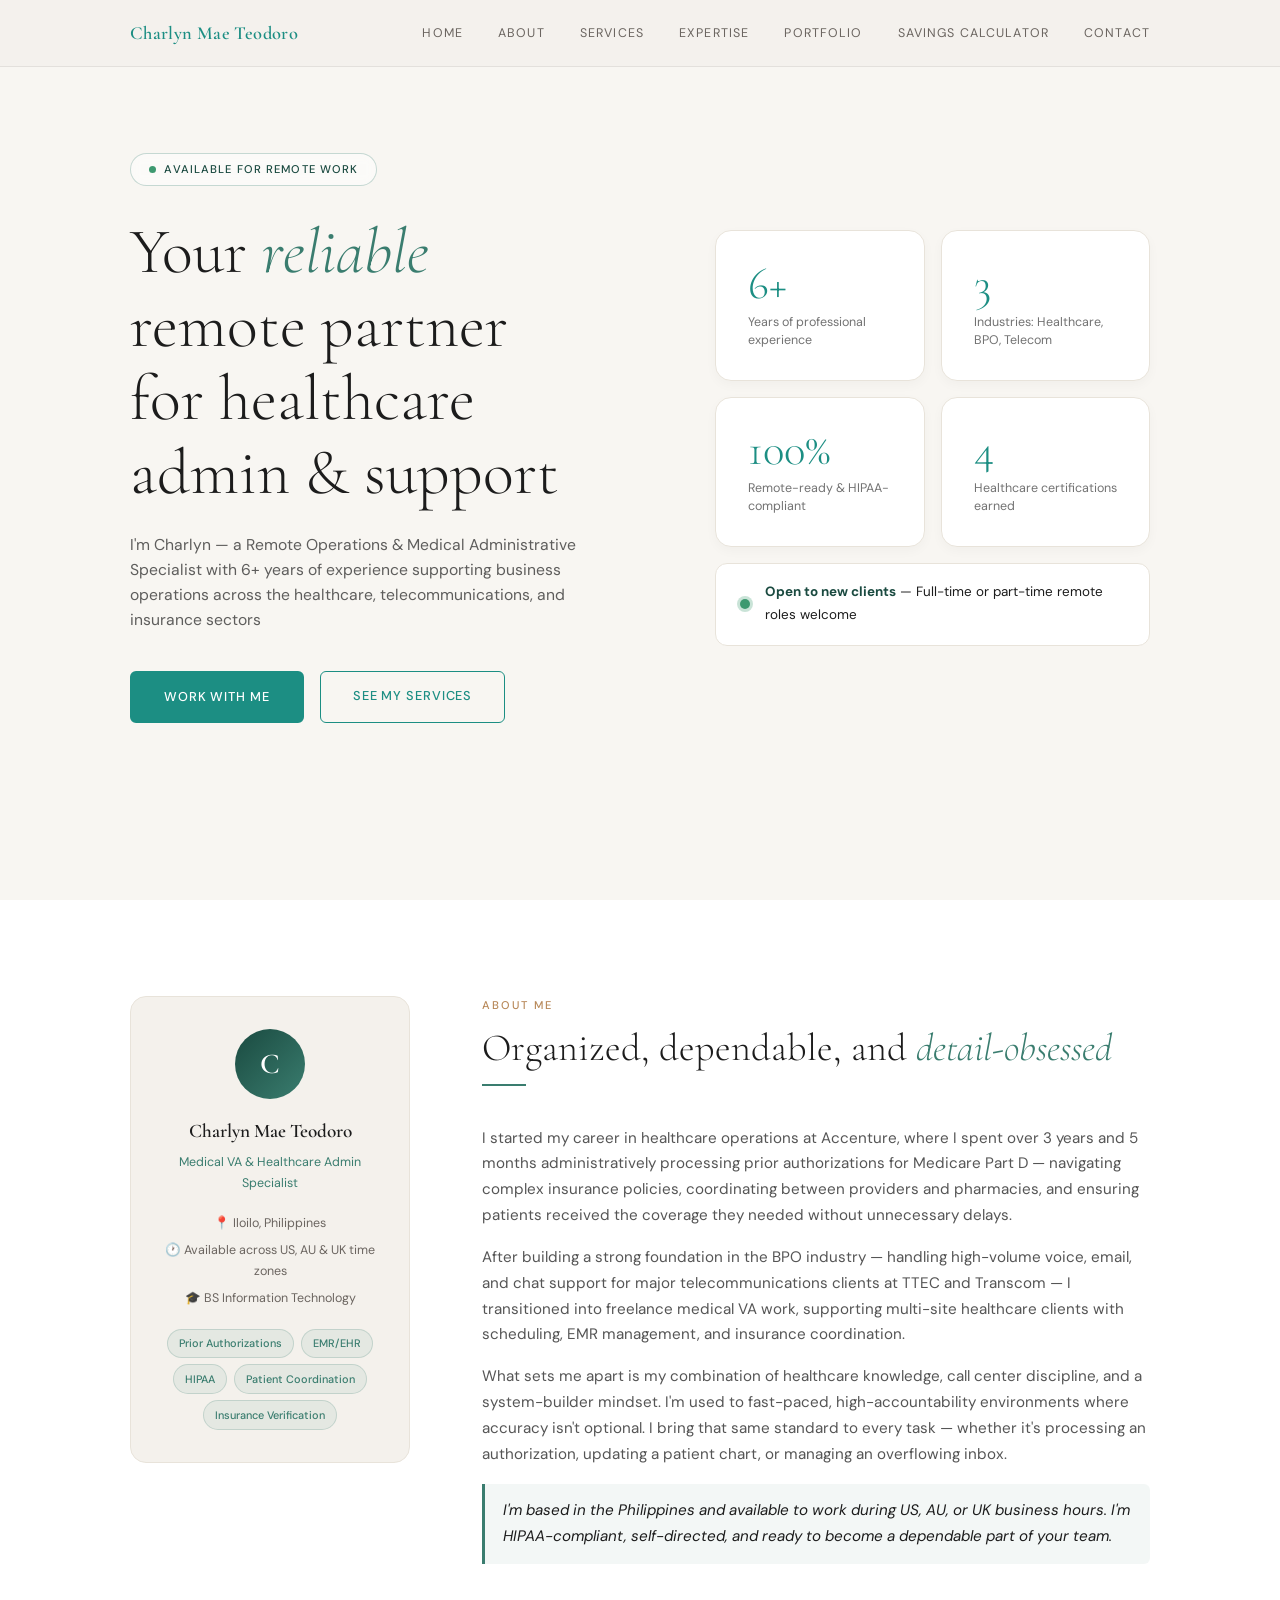
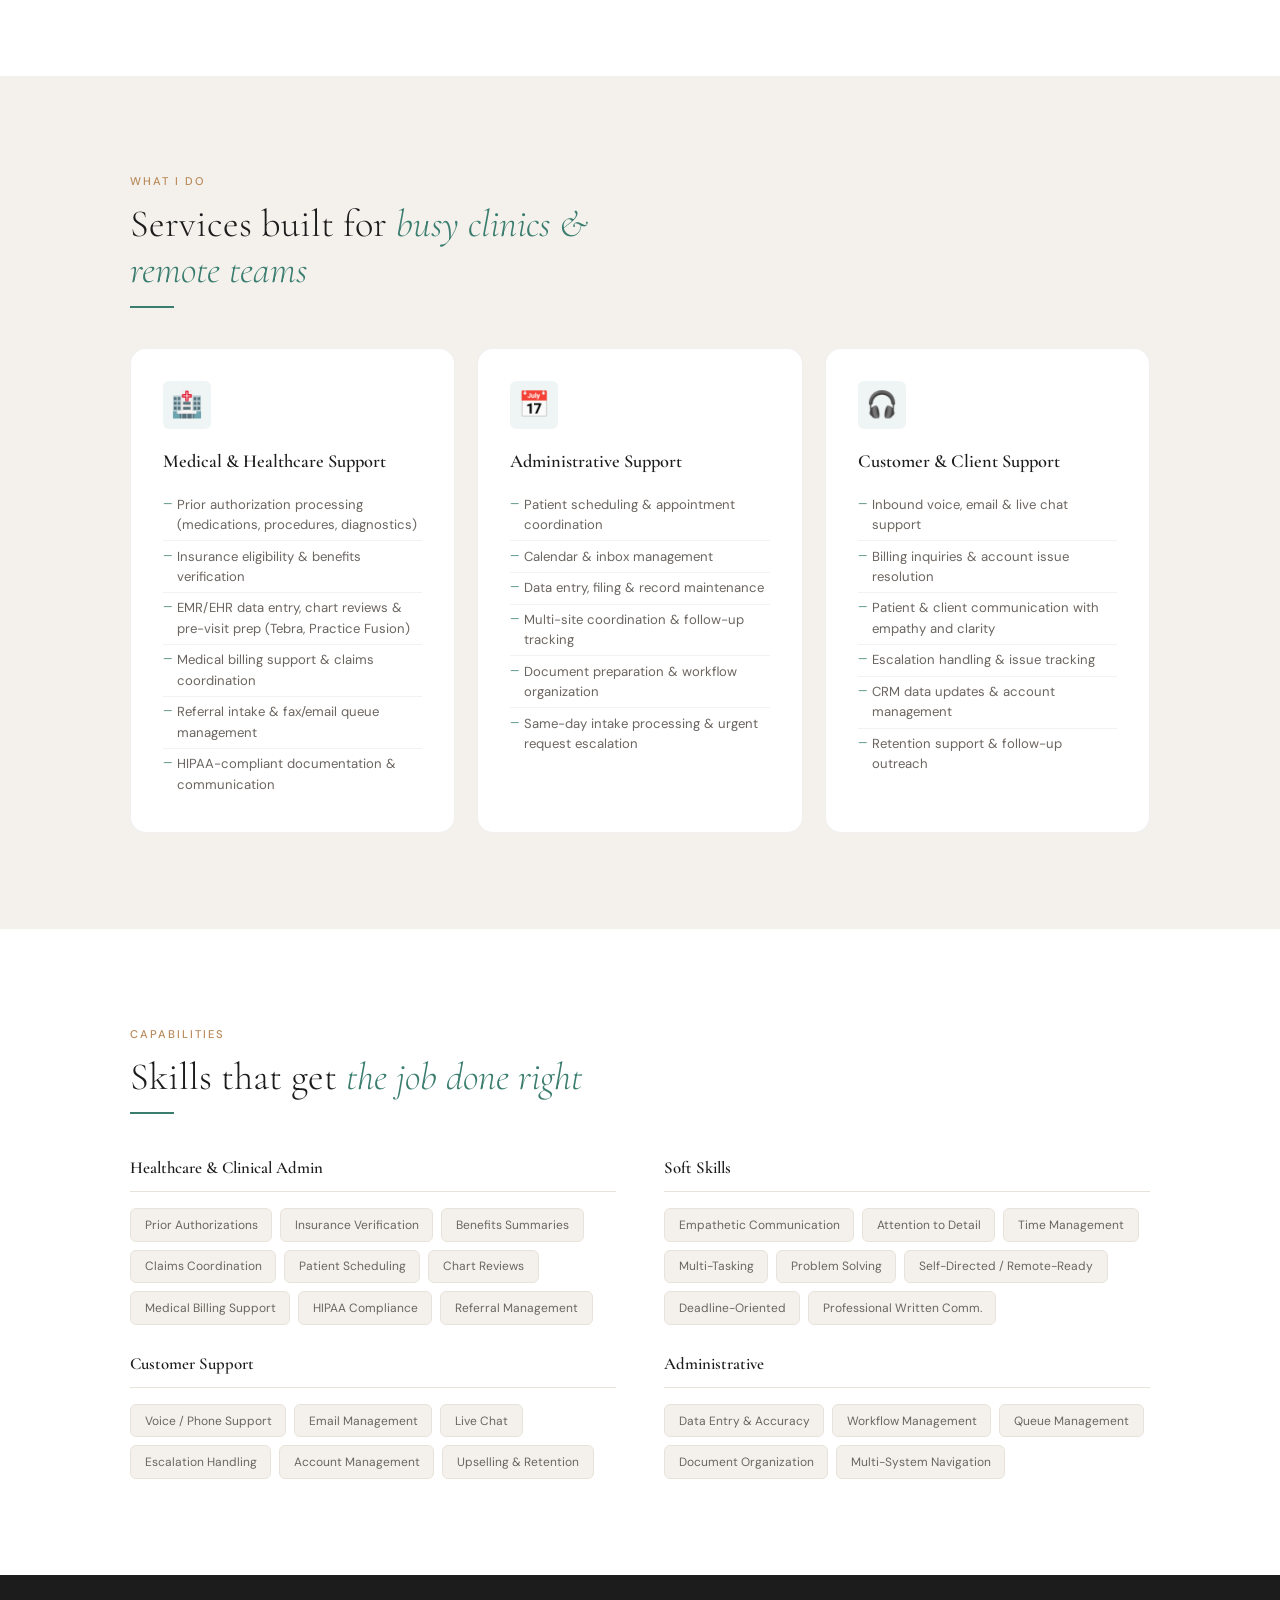
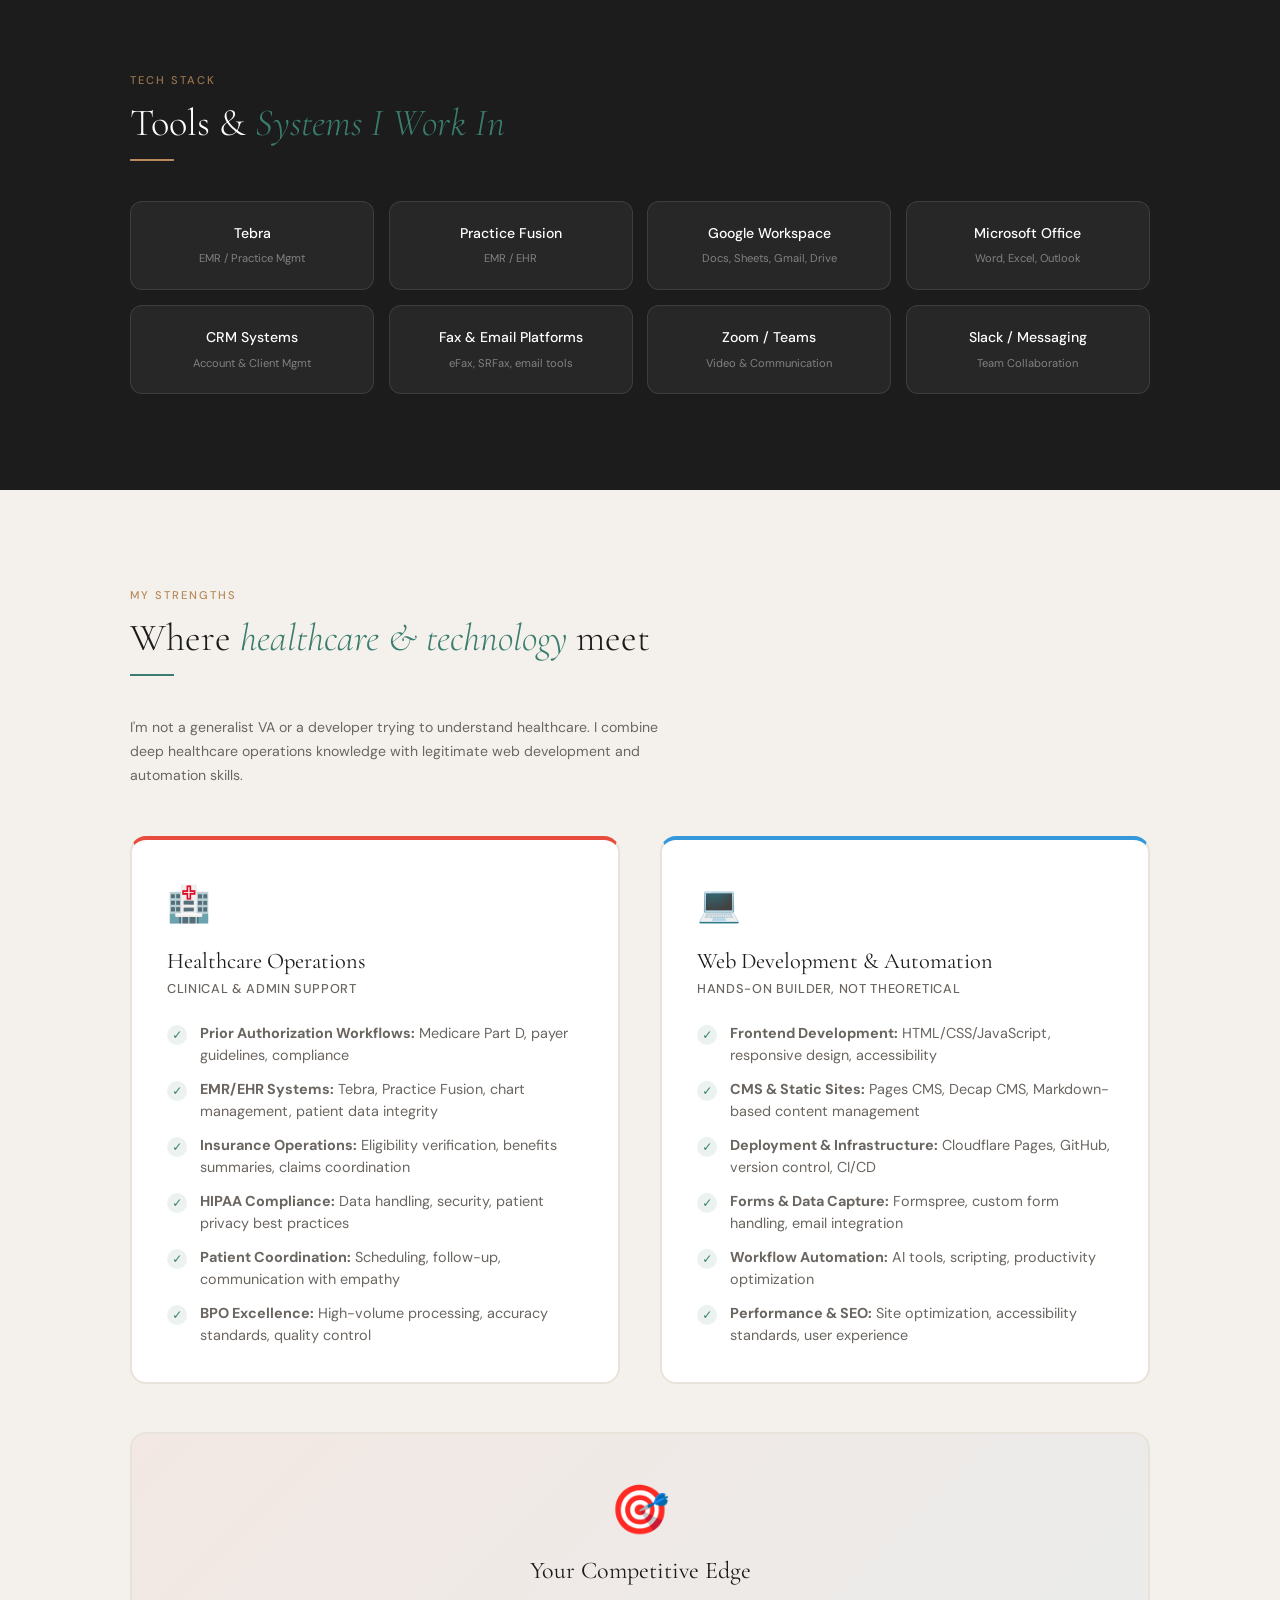
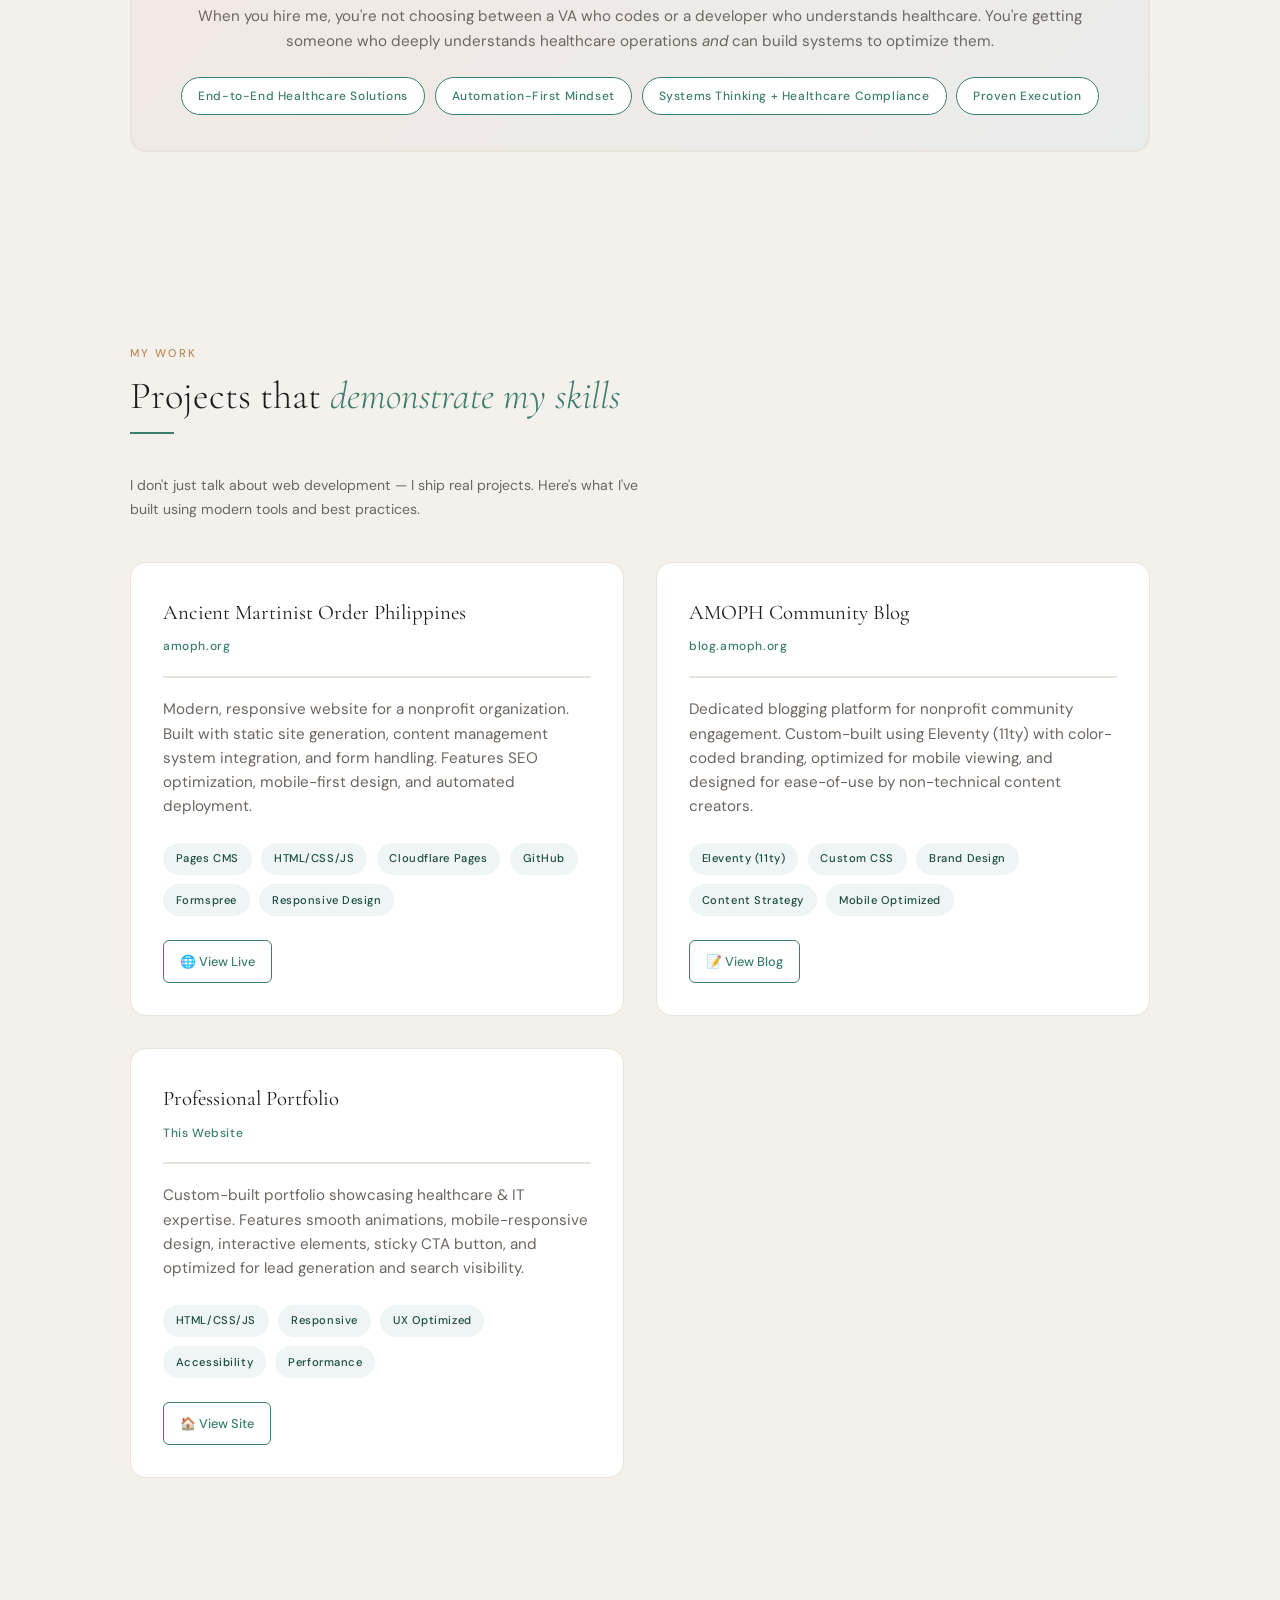
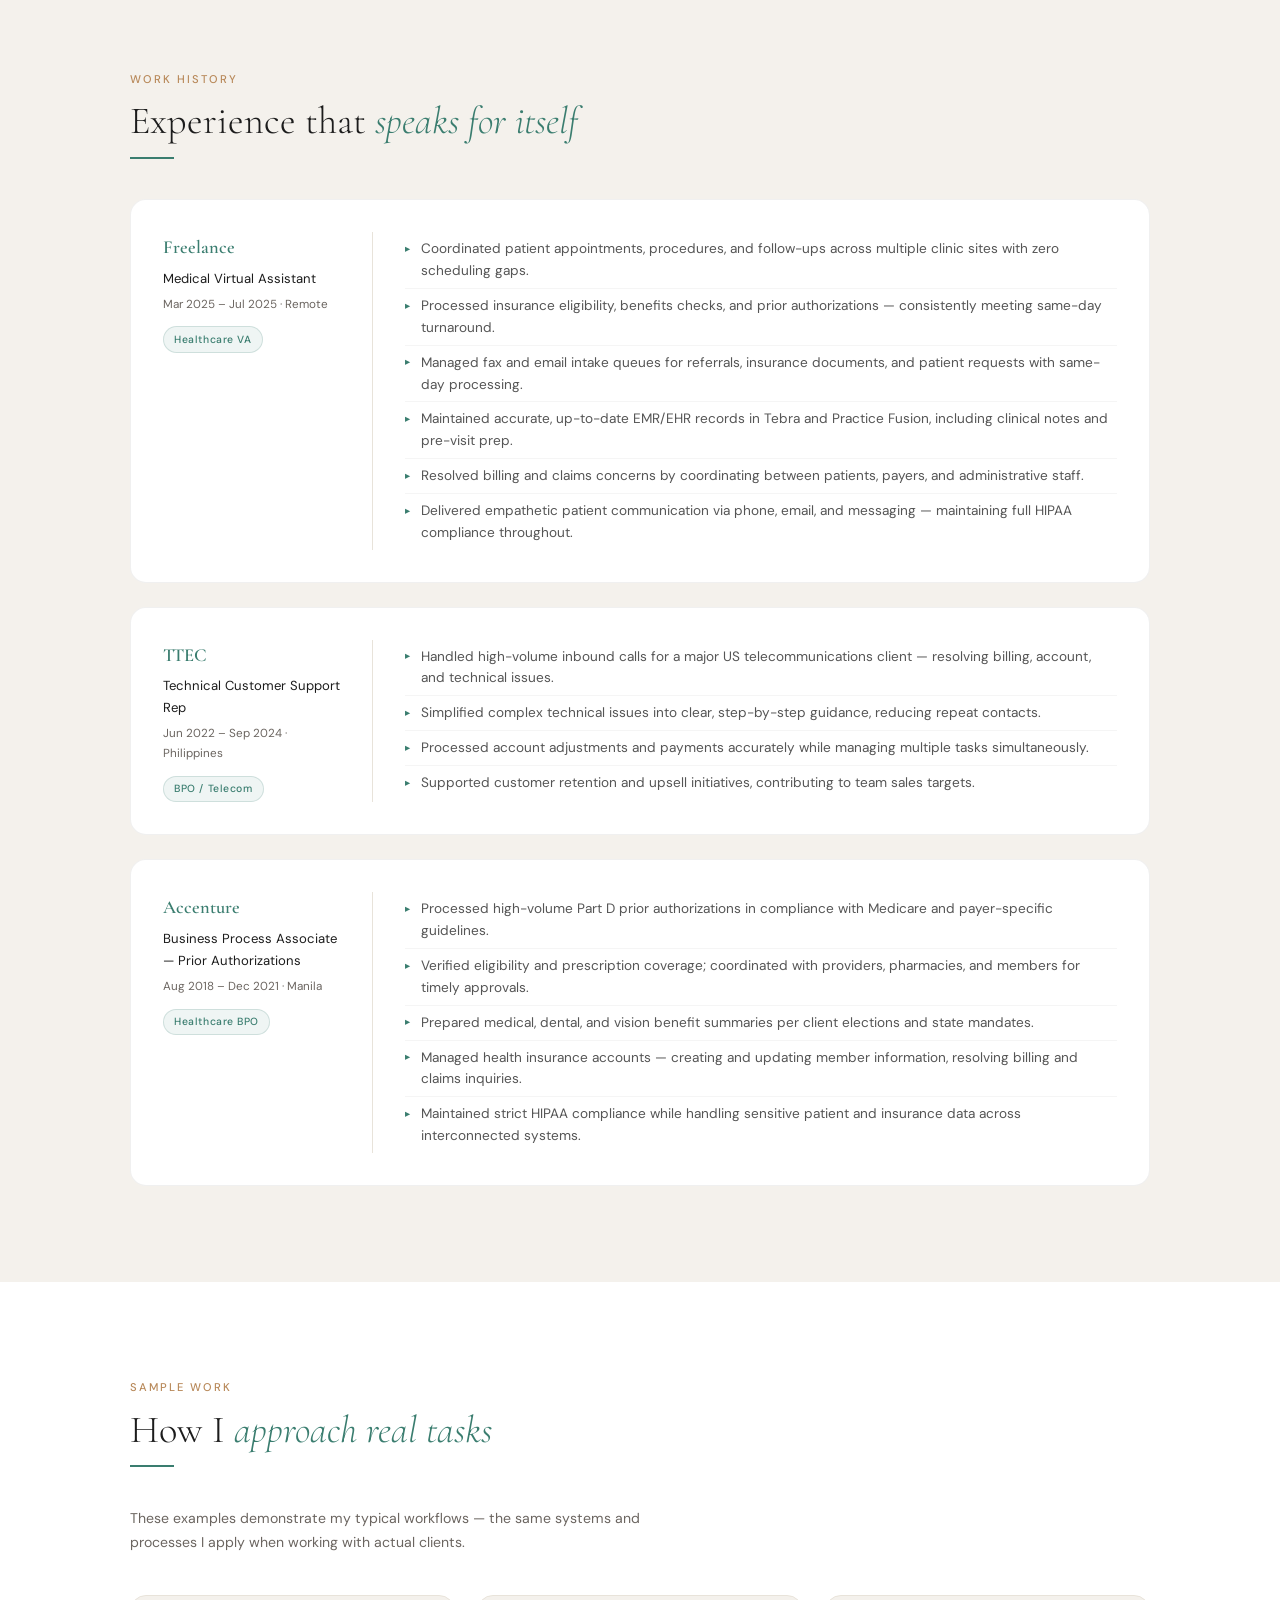
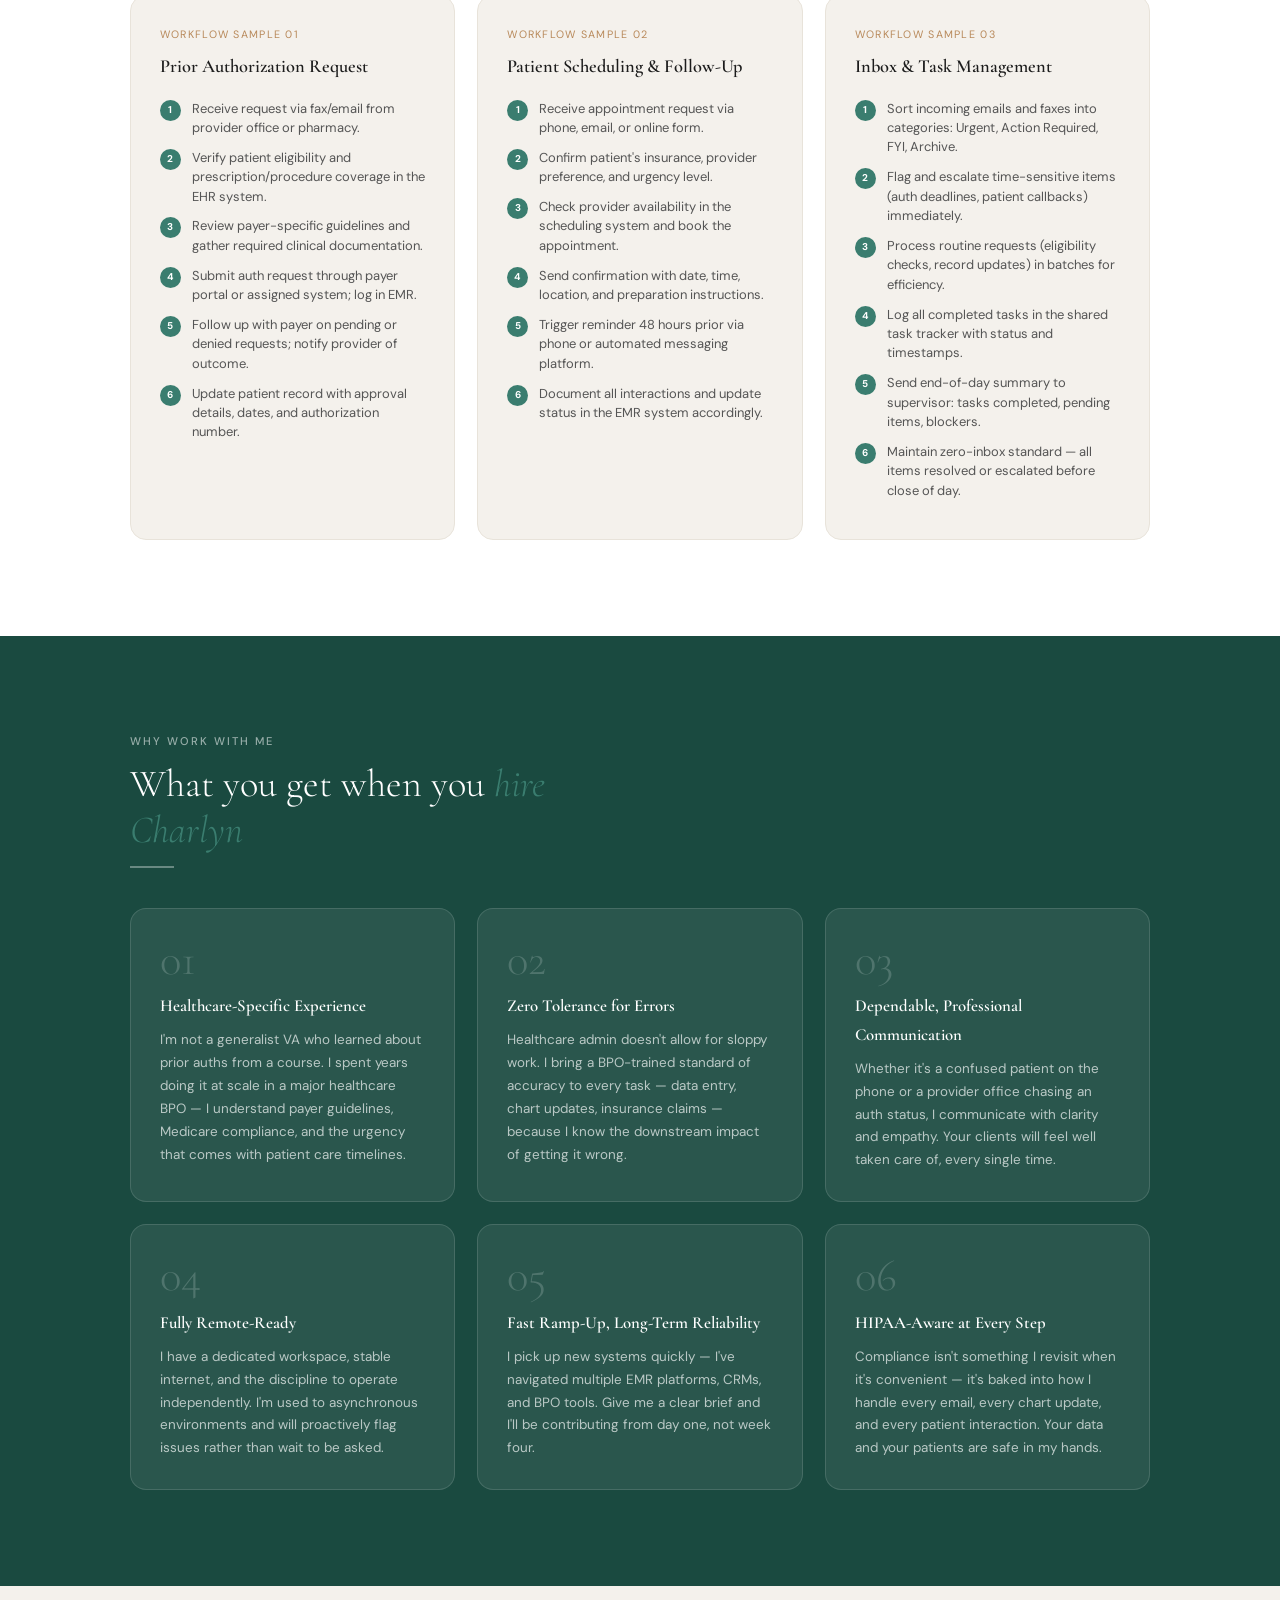
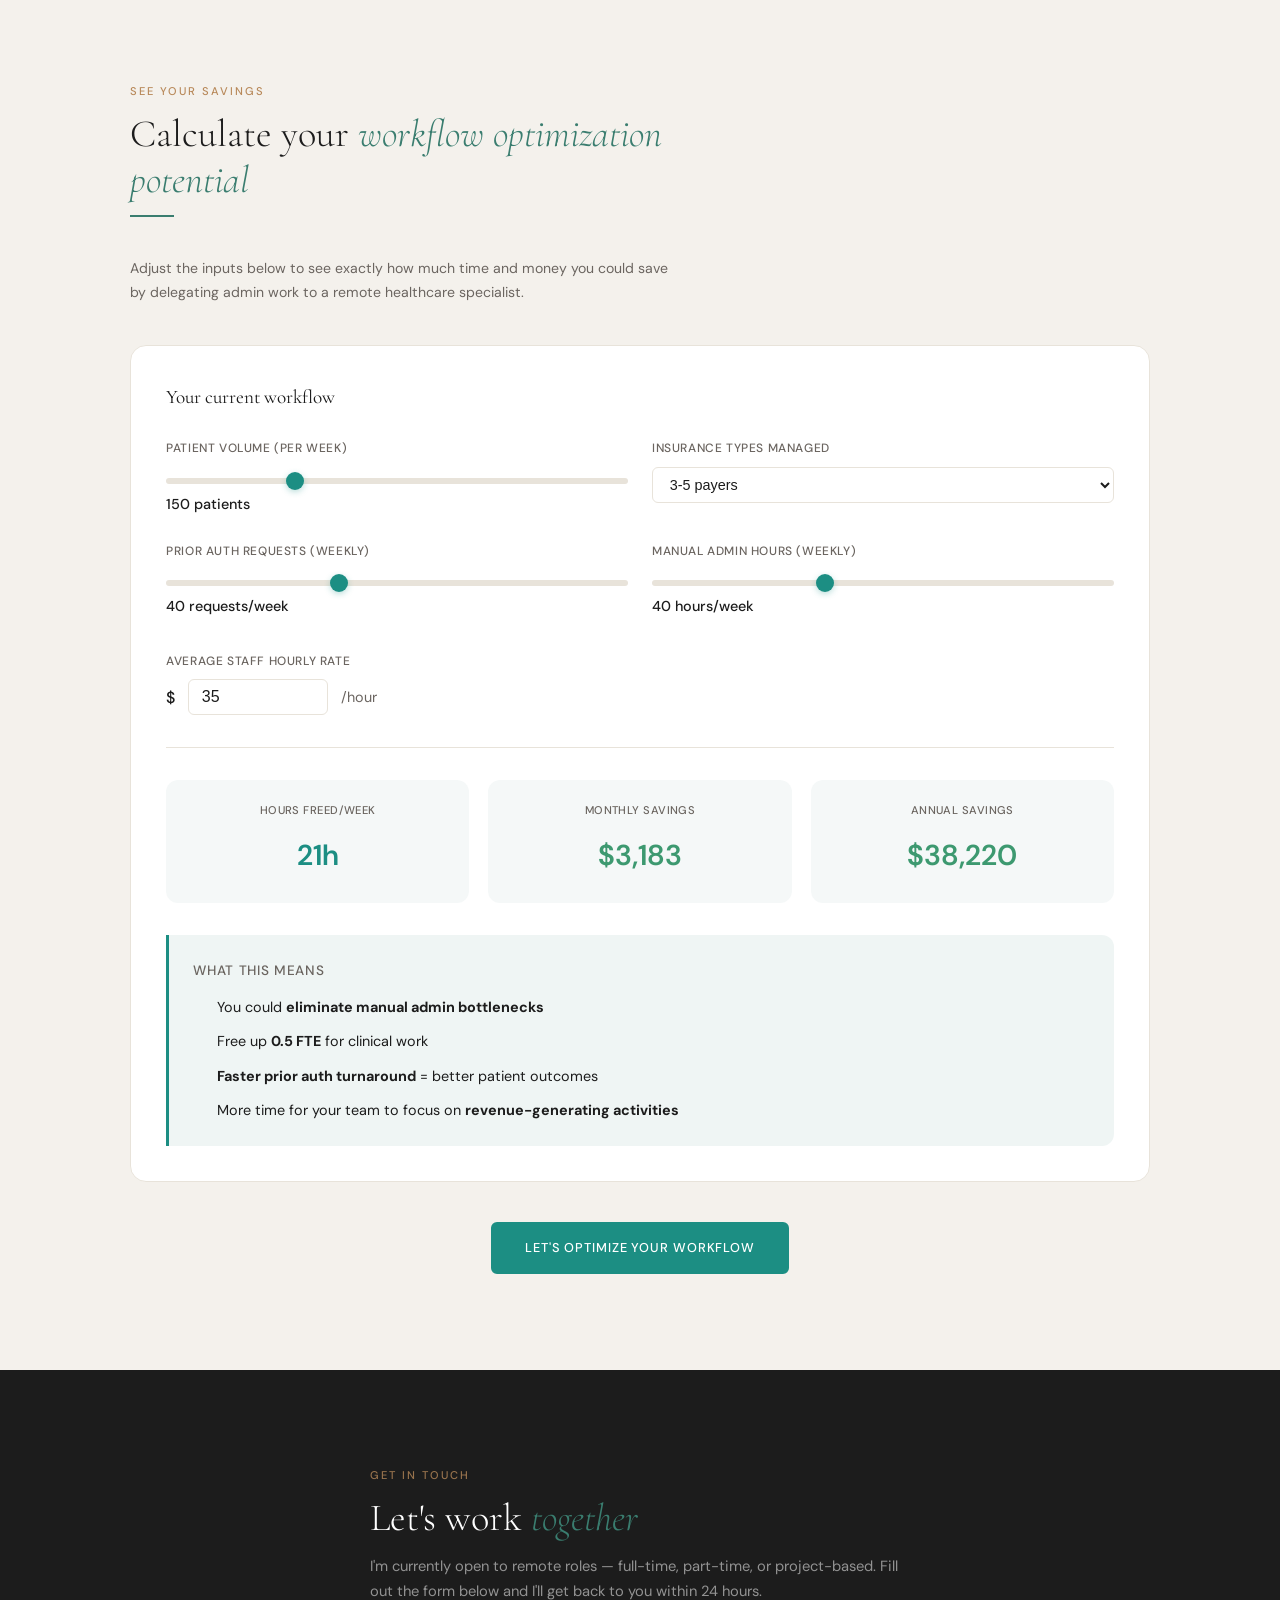
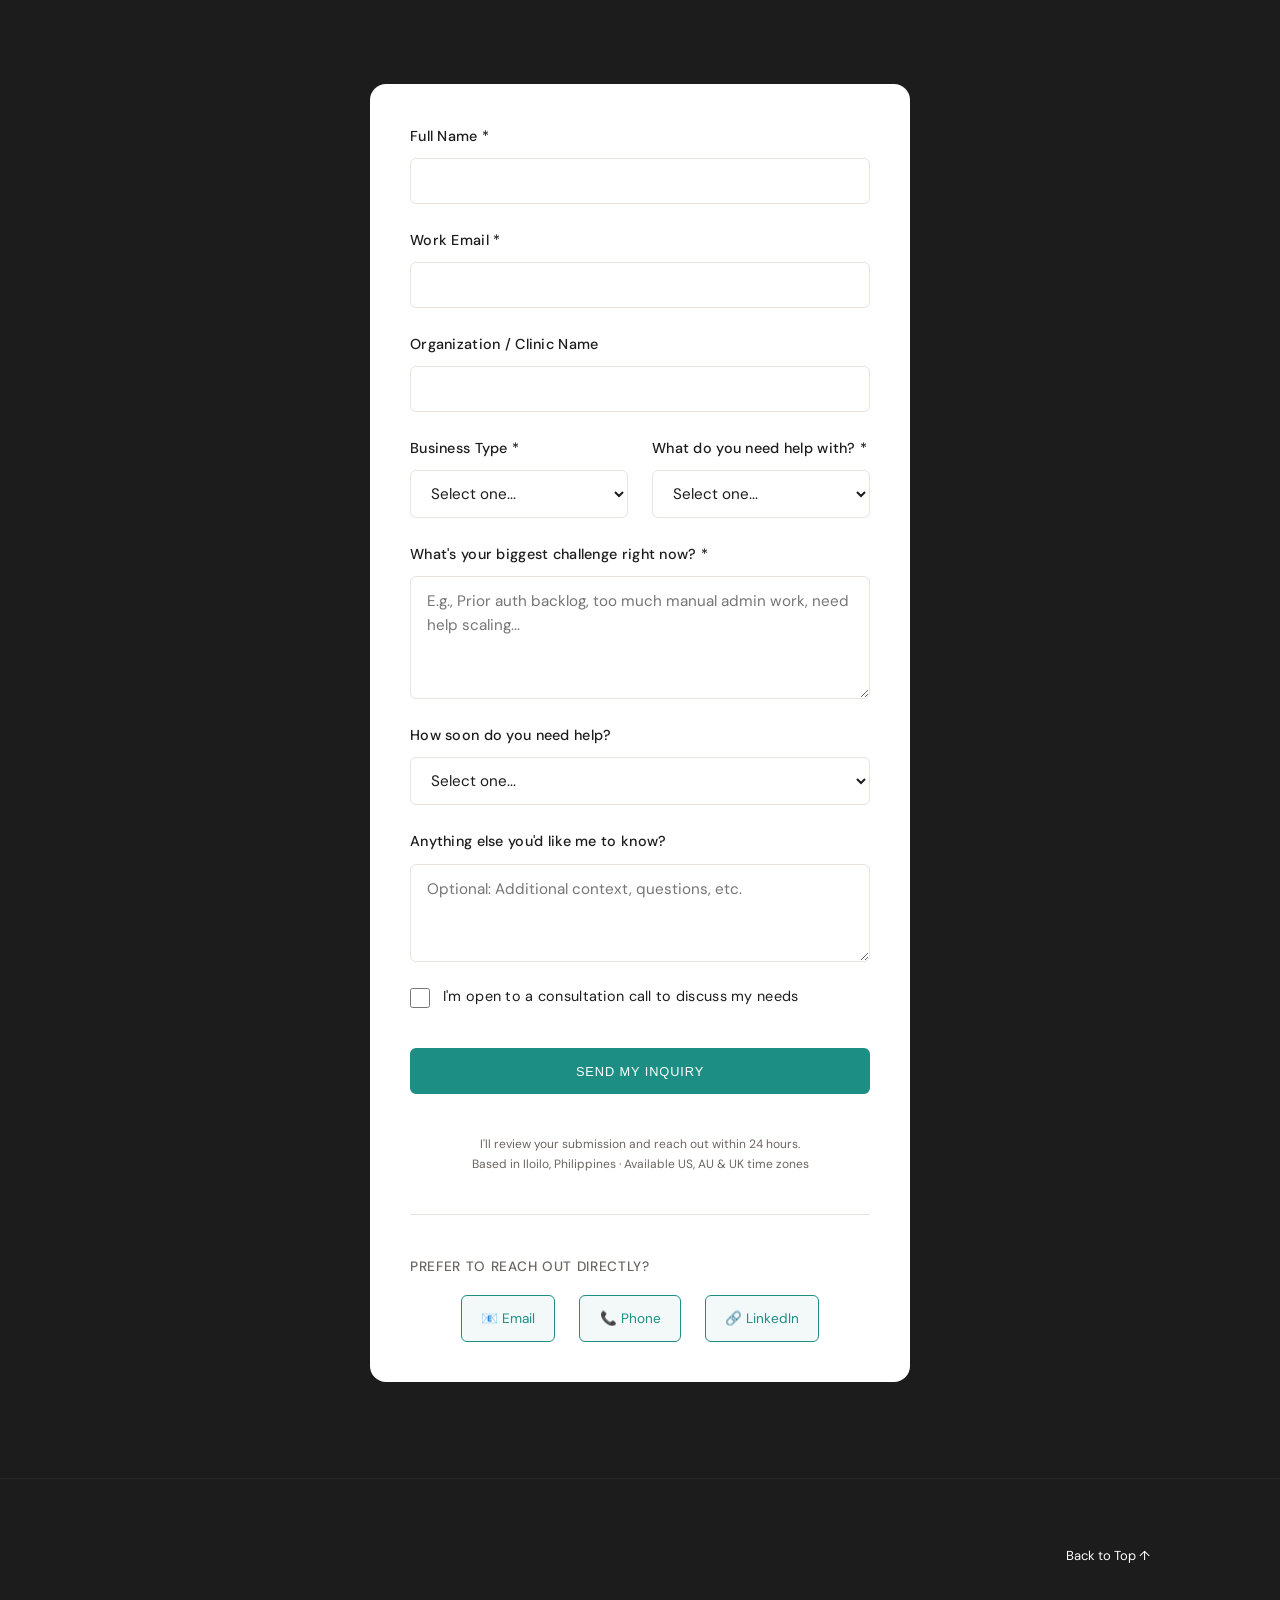
==== commit 34870a82: "Update index.html" ====
--- a/index.html
+++ b/index.html
@@ -1454,7 +1454,7 @@
           <article class="expertise-pillar healthcare">
             <span class="pillar-icon">🏥</span>
             <h3 class="pillar-title">Healthcare Operations</h3>
-            <p class="pillar-subtitle">6+ Years Clinical & Admin</p>
+            <p class="pillar-subtitle">Clinical & Admin Support</p>
             <ul class="expertise-list">
               <li class="expertise-item">
                 <span class="expertise-check">✓</span>
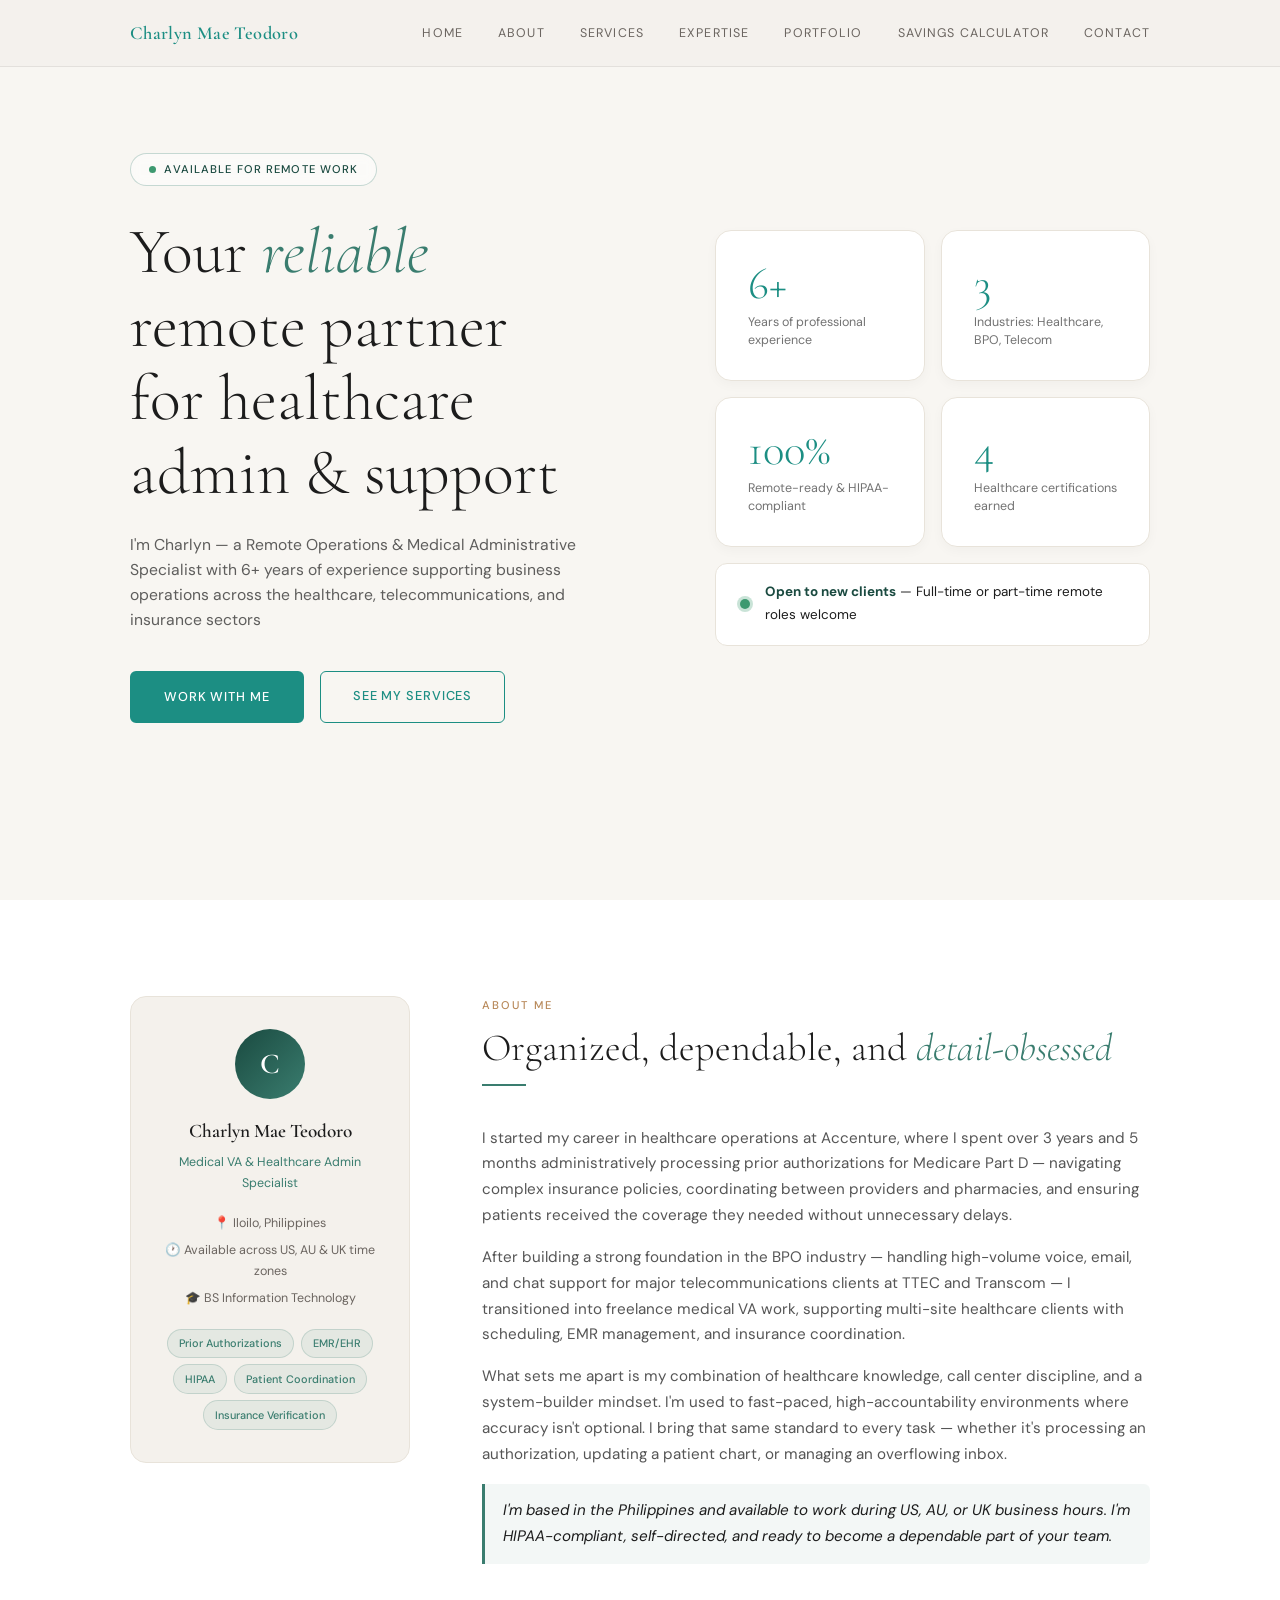
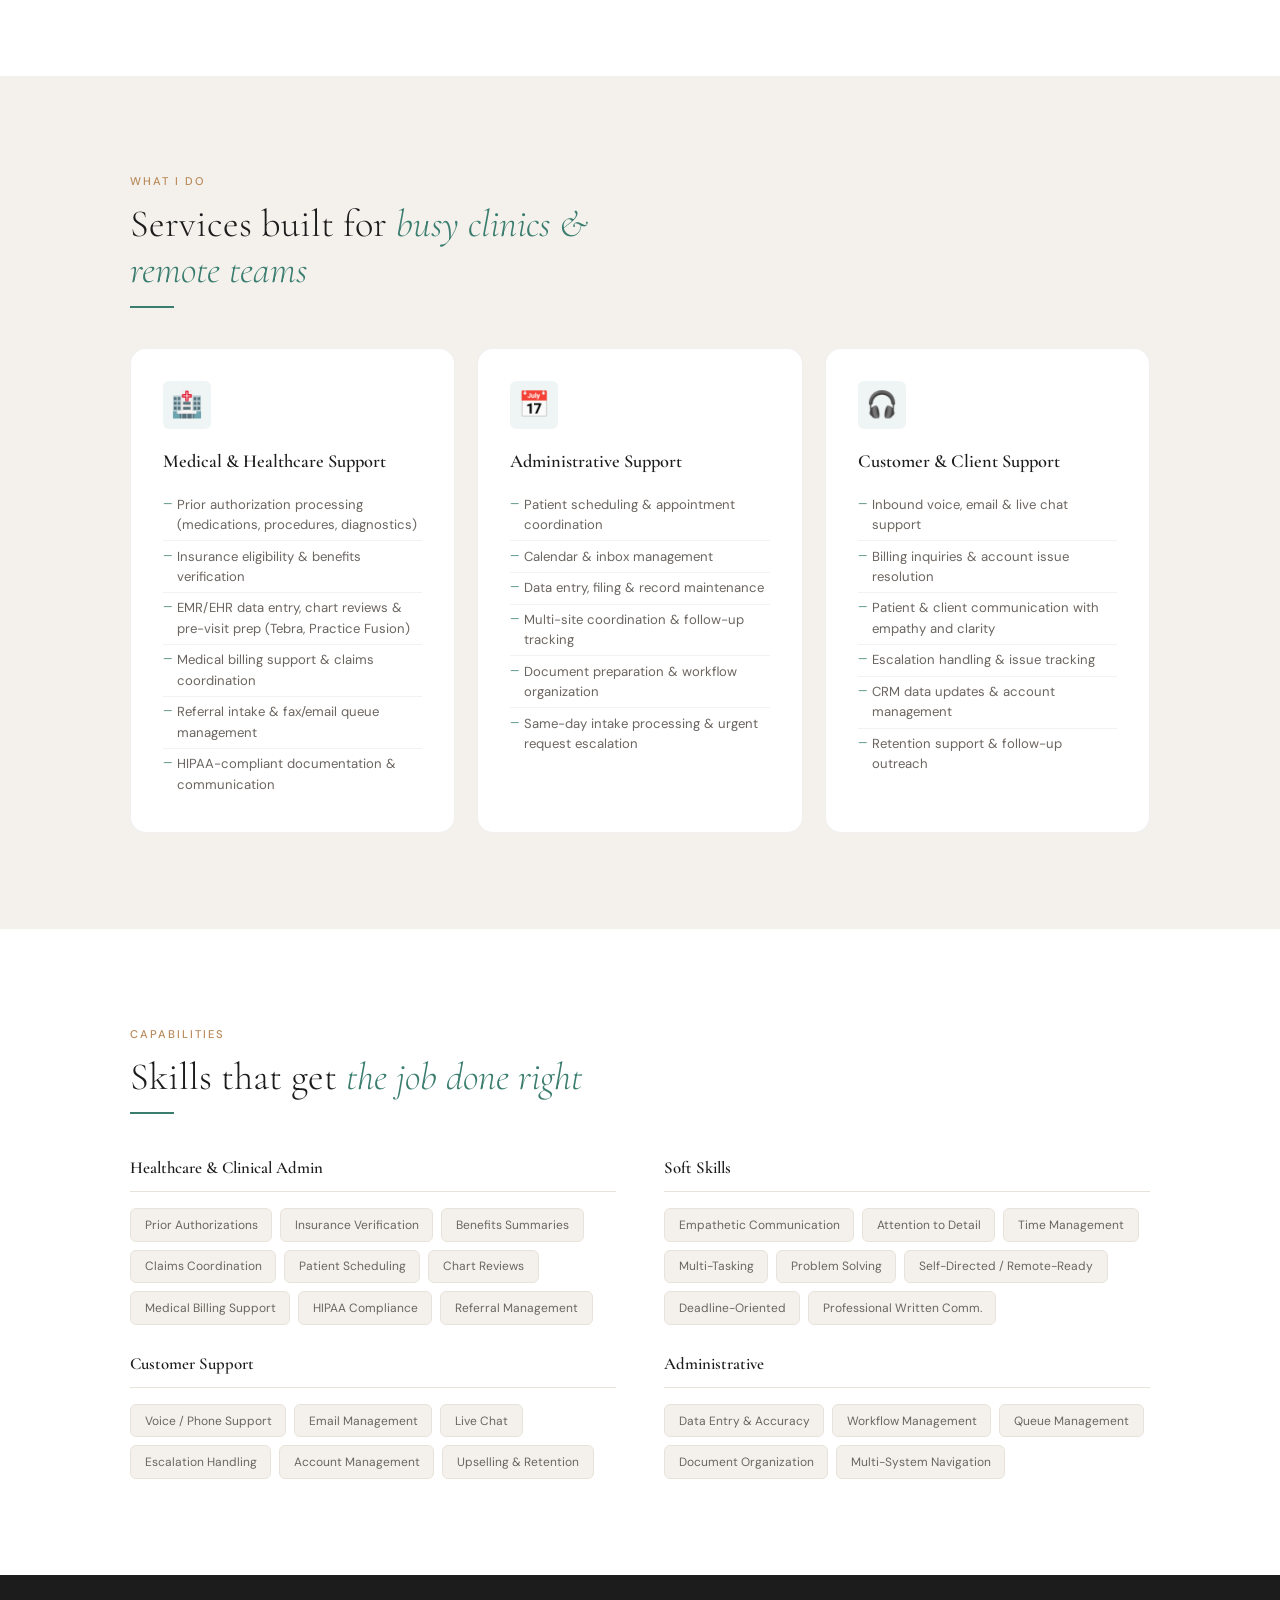
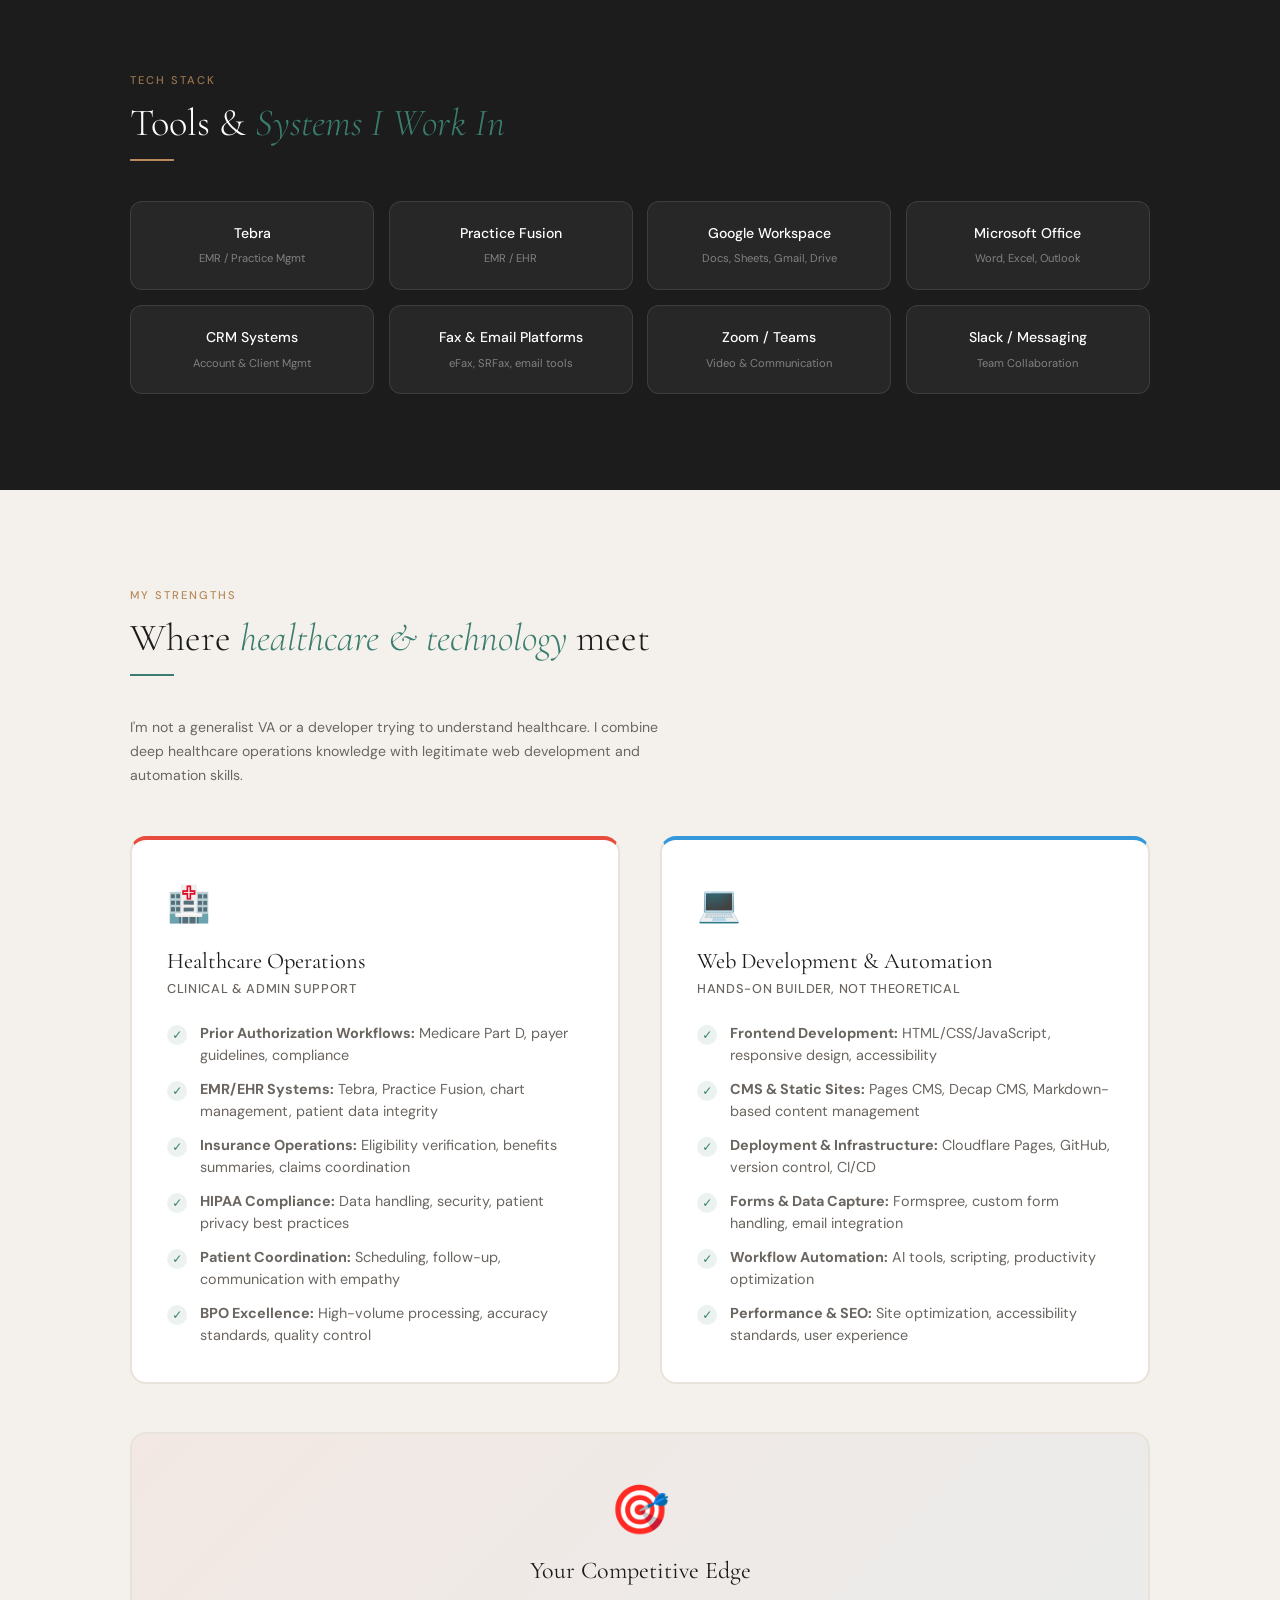
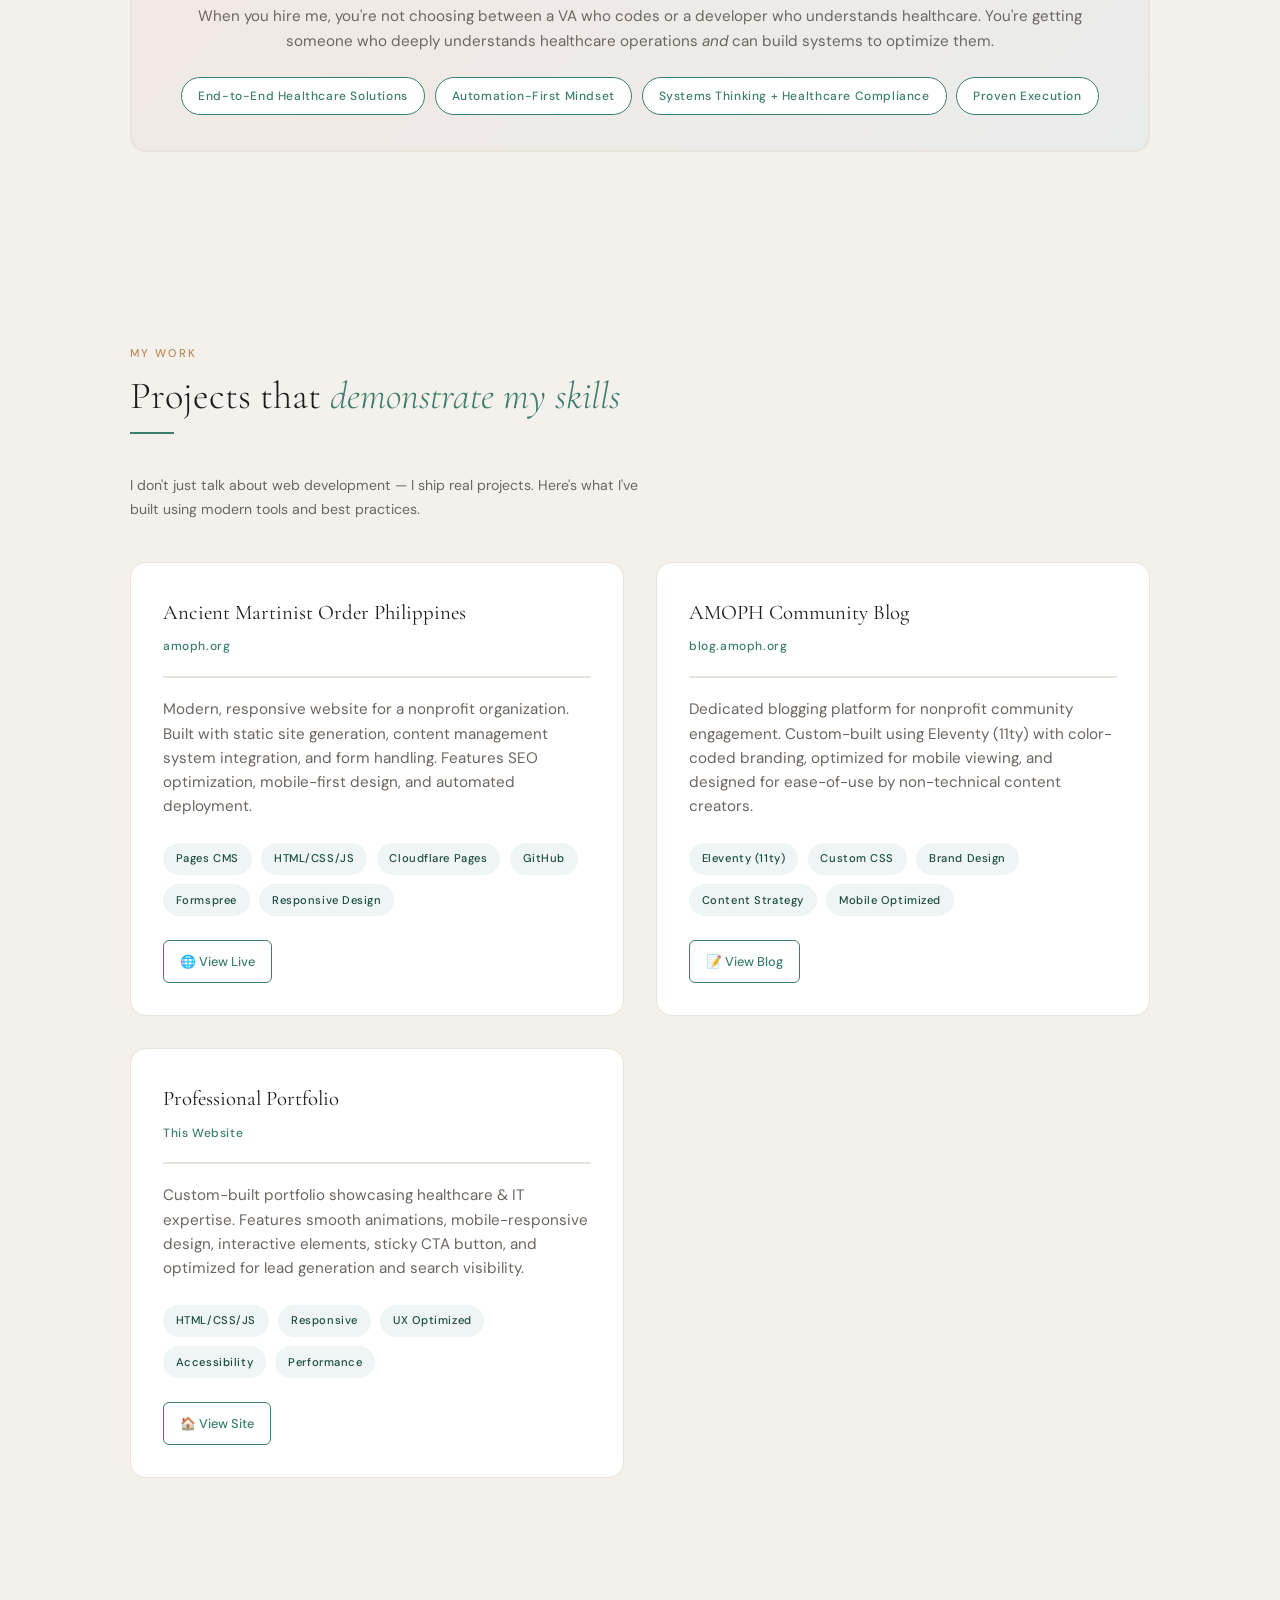
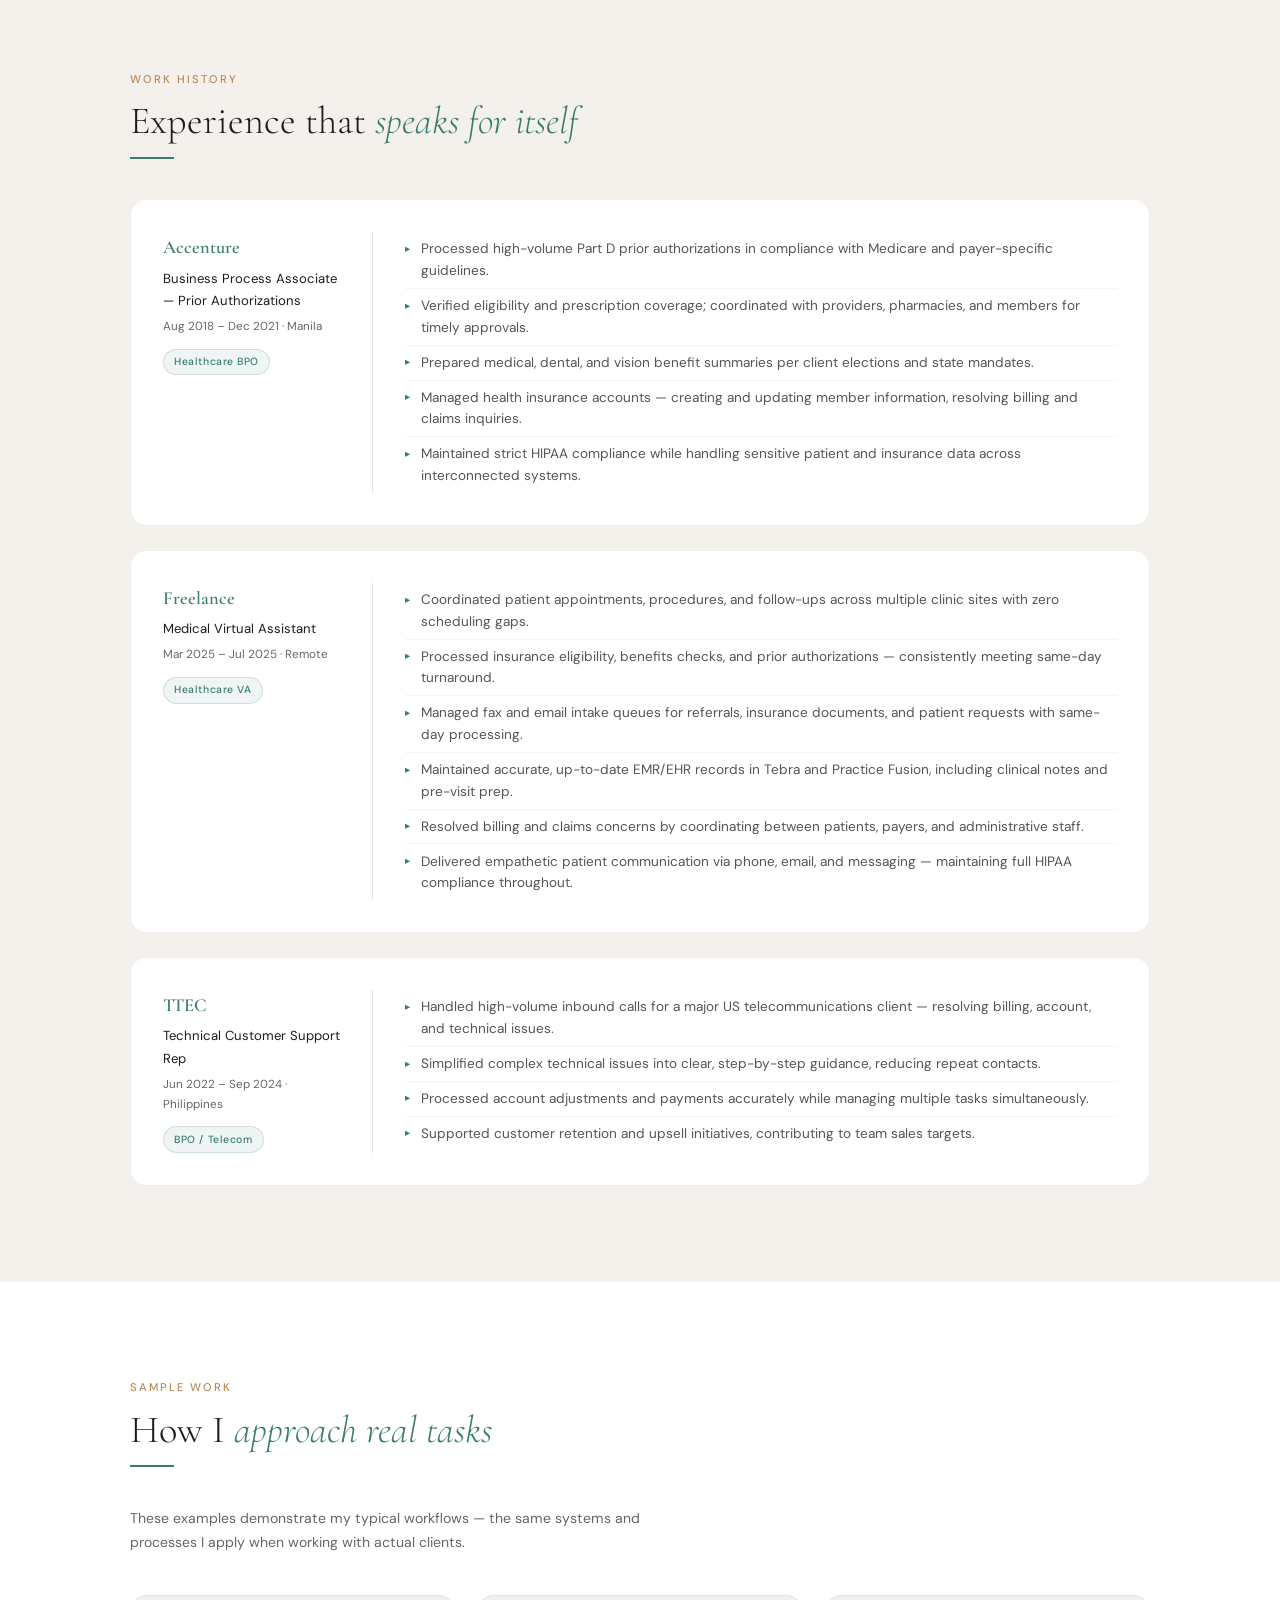
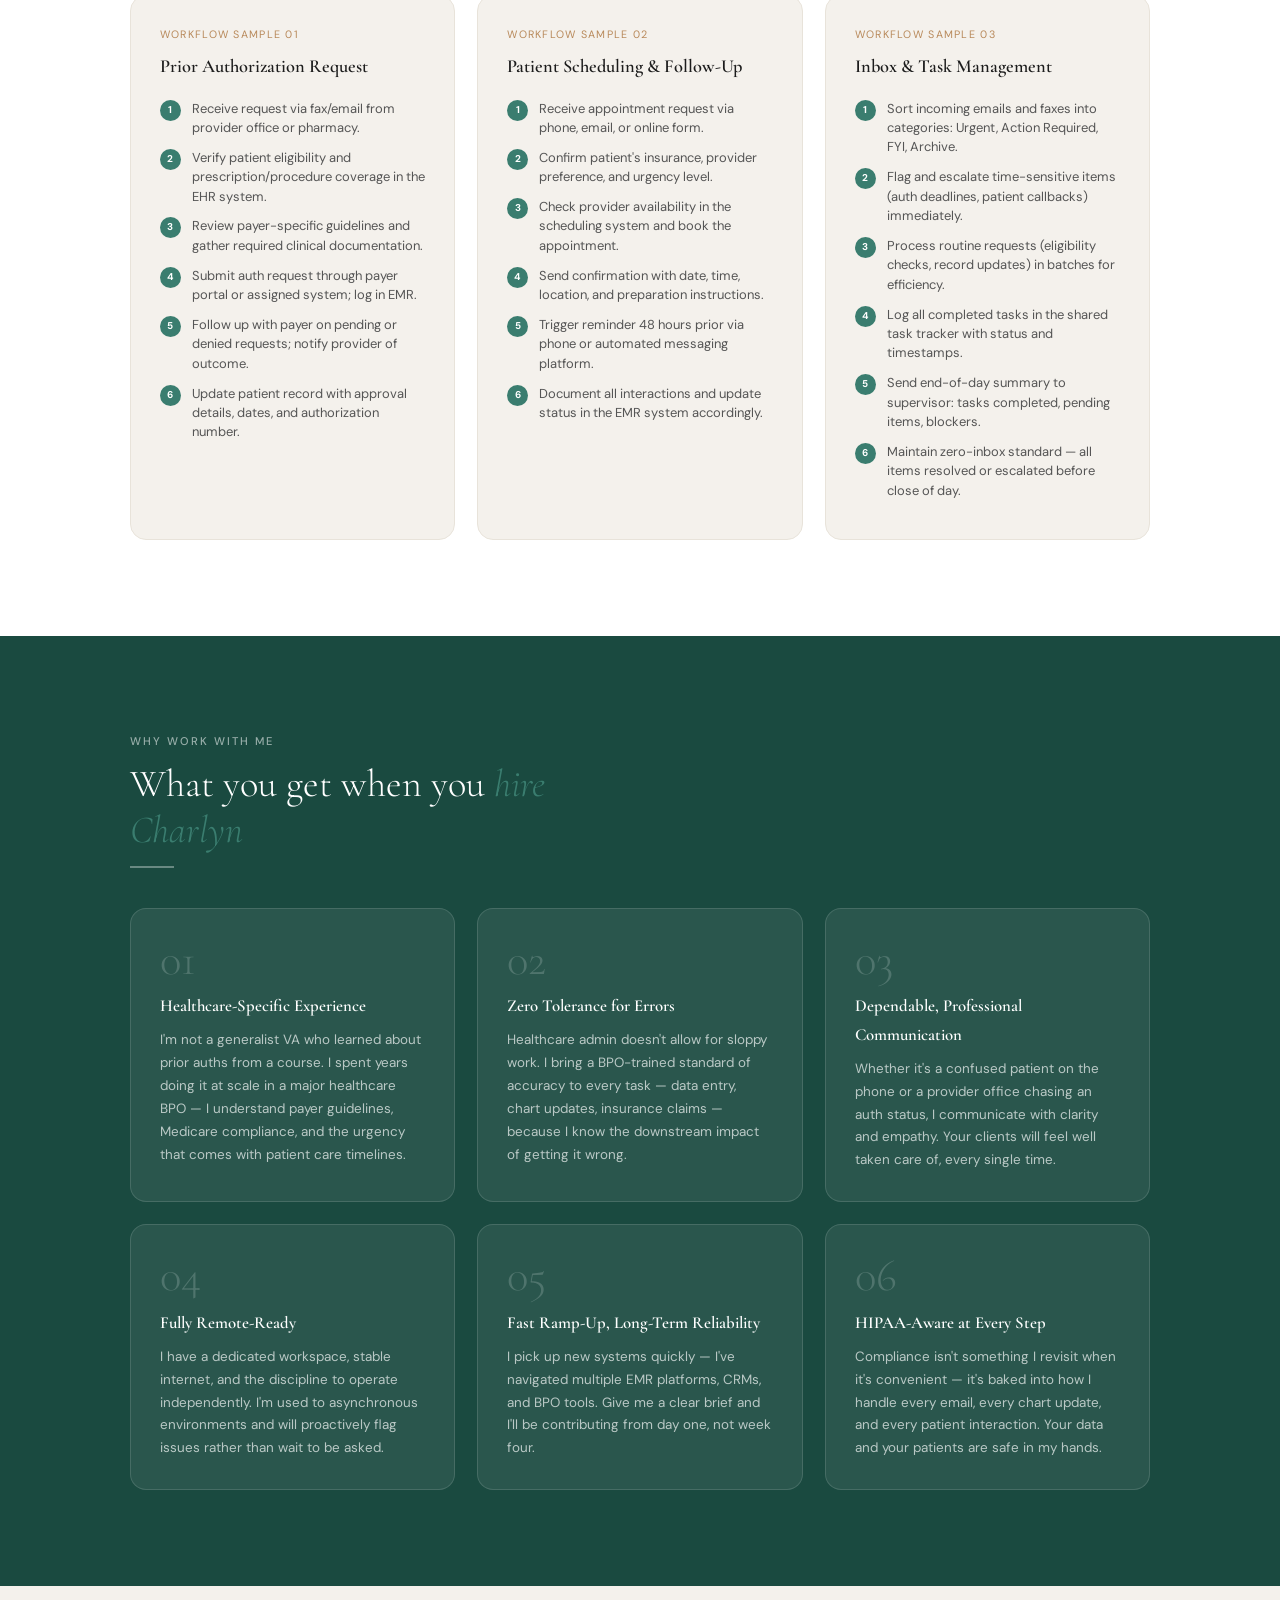
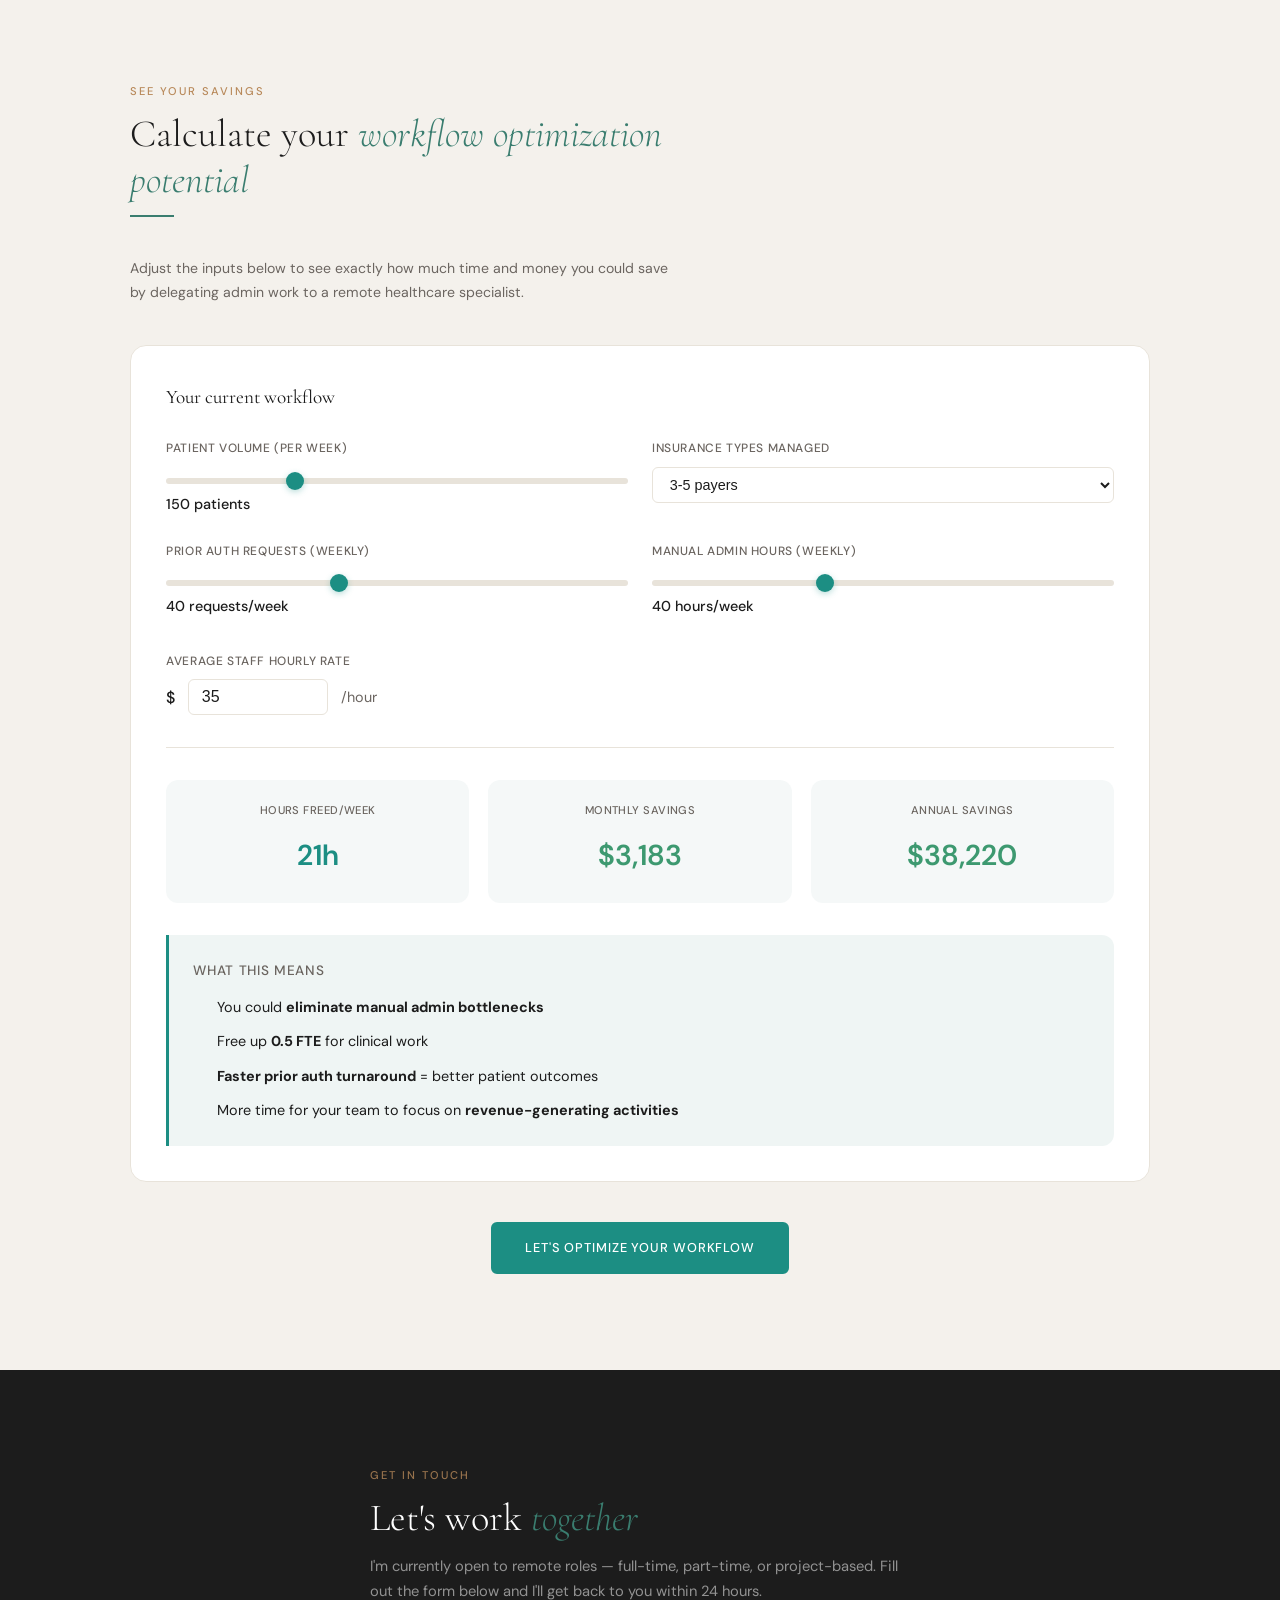
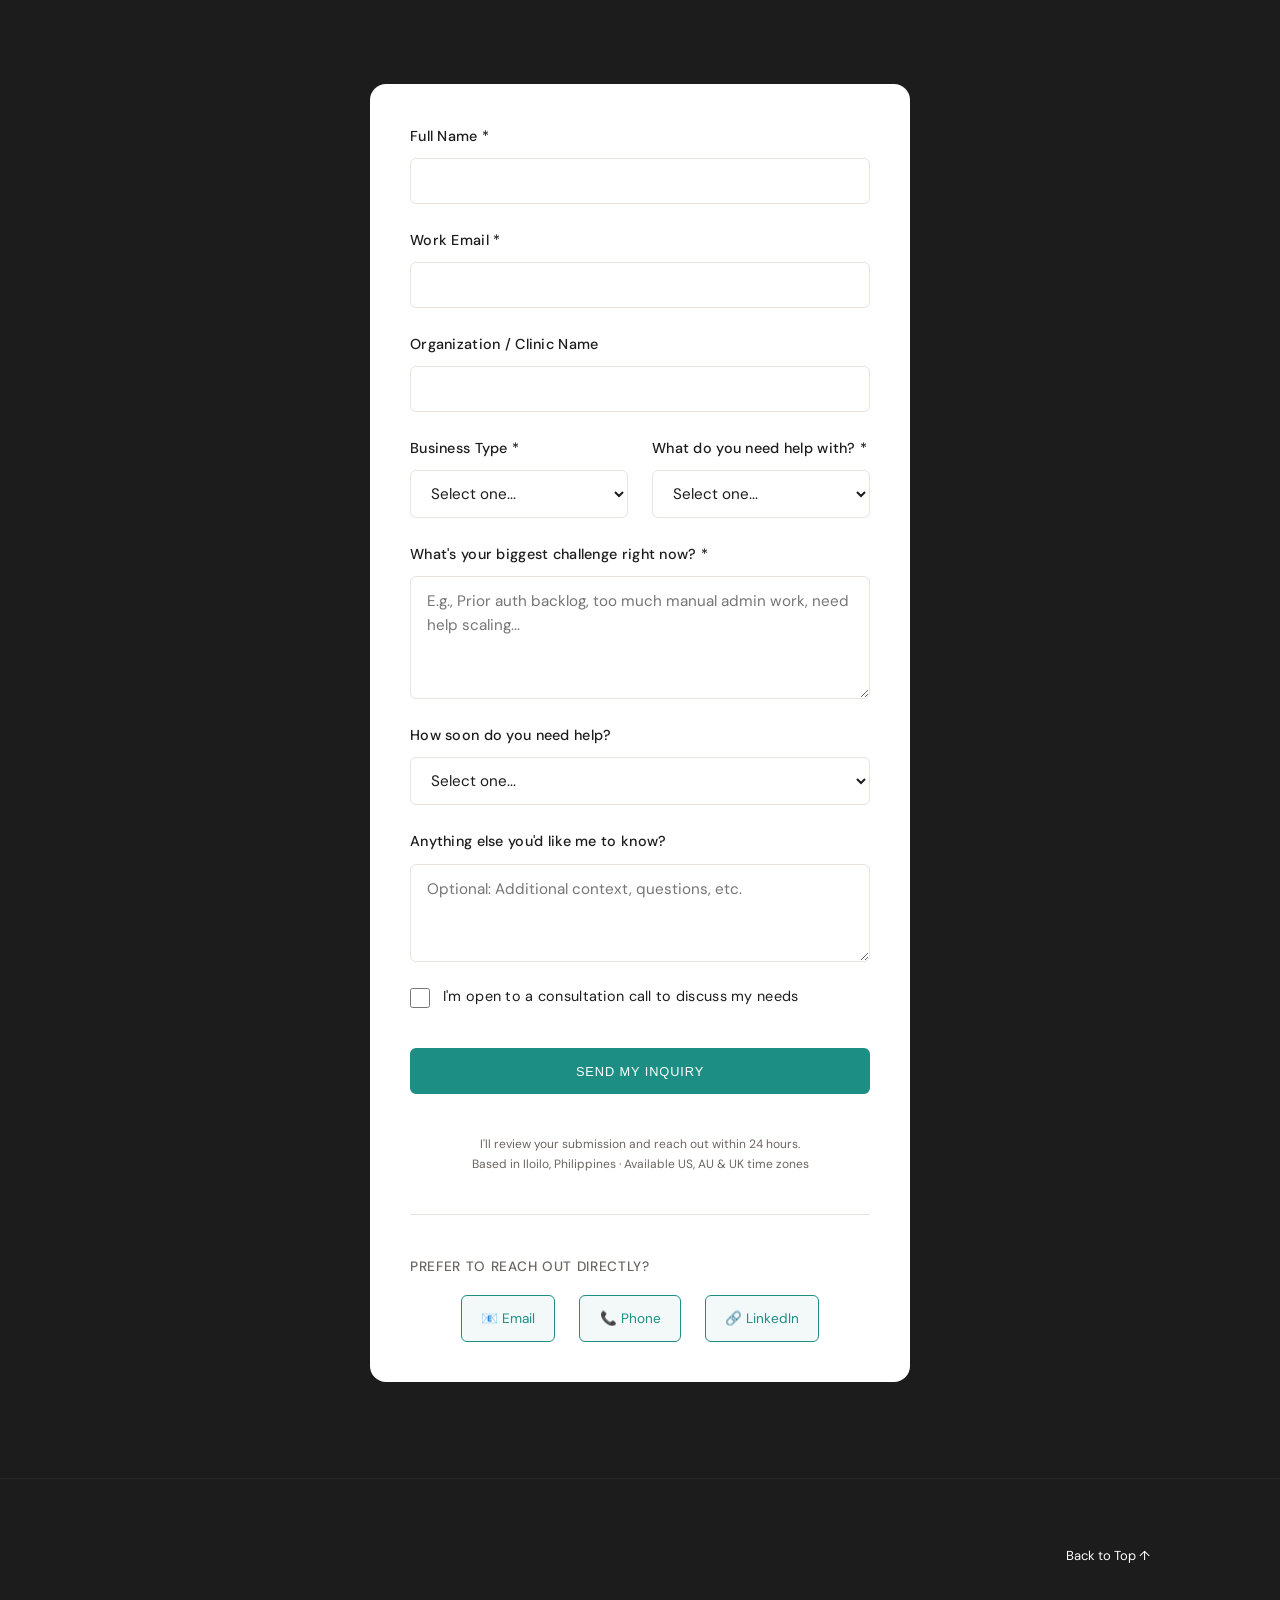
==== commit 4a42b1b6: "Update index.html" ====
--- a/index.html
+++ b/index.html
@@ -1615,6 +1615,23 @@
           <div class="divider"></div>
         </div>
         <div class="exp-list reveal">
+          
+          <article class="exp-card">
+            <div class="exp-meta">
+              <h3 class="exp-company">Accenture</h3>
+              <p class="exp-role">Business Process Associate — Prior Authorizations</p>
+              <time class="exp-dates">Aug 2018 – Dec 2021 · Manila</time>
+              <span class="exp-badge">Healthcare BPO</span>
+            </div>
+            <ul class="exp-bullets">
+              <li>Processed high-volume Part D prior authorizations in compliance with Medicare and payer-specific guidelines.</li>
+              <li>Verified eligibility and prescription coverage; coordinated with providers, pharmacies, and members for timely approvals.</li>
+              <li>Prepared medical, dental, and vision benefit summaries per client elections and state mandates.</li>
+              <li>Managed health insurance accounts — creating and updating member information, resolving billing and claims inquiries.</li>
+              <li>Maintained strict HIPAA compliance while handling sensitive patient and insurance data across interconnected systems.</li>
+            </ul>
+          </article>
+          
           <article class="exp-card">
             <div class="exp-meta">
               <h3 class="exp-company">Freelance</h3>
@@ -1645,21 +1662,7 @@
               <li>Supported customer retention and upsell initiatives, contributing to team sales targets.</li>
             </ul>
           </article>
-          <article class="exp-card">
-            <div class="exp-meta">
-              <h3 class="exp-company">Accenture</h3>
-              <p class="exp-role">Business Process Associate — Prior Authorizations</p>
-              <time class="exp-dates">Aug 2018 – Dec 2021 · Manila</time>
-              <span class="exp-badge">Healthcare BPO</span>
-            </div>
-            <ul class="exp-bullets">
-              <li>Processed high-volume Part D prior authorizations in compliance with Medicare and payer-specific guidelines.</li>
-              <li>Verified eligibility and prescription coverage; coordinated with providers, pharmacies, and members for timely approvals.</li>
-              <li>Prepared medical, dental, and vision benefit summaries per client elections and state mandates.</li>
-              <li>Managed health insurance accounts — creating and updating member information, resolving billing and claims inquiries.</li>
-              <li>Maintained strict HIPAA compliance while handling sensitive patient and insurance data across interconnected systems.</li>
-            </ul>
-          </article>
+          
         </div>
       </div>
     </section>
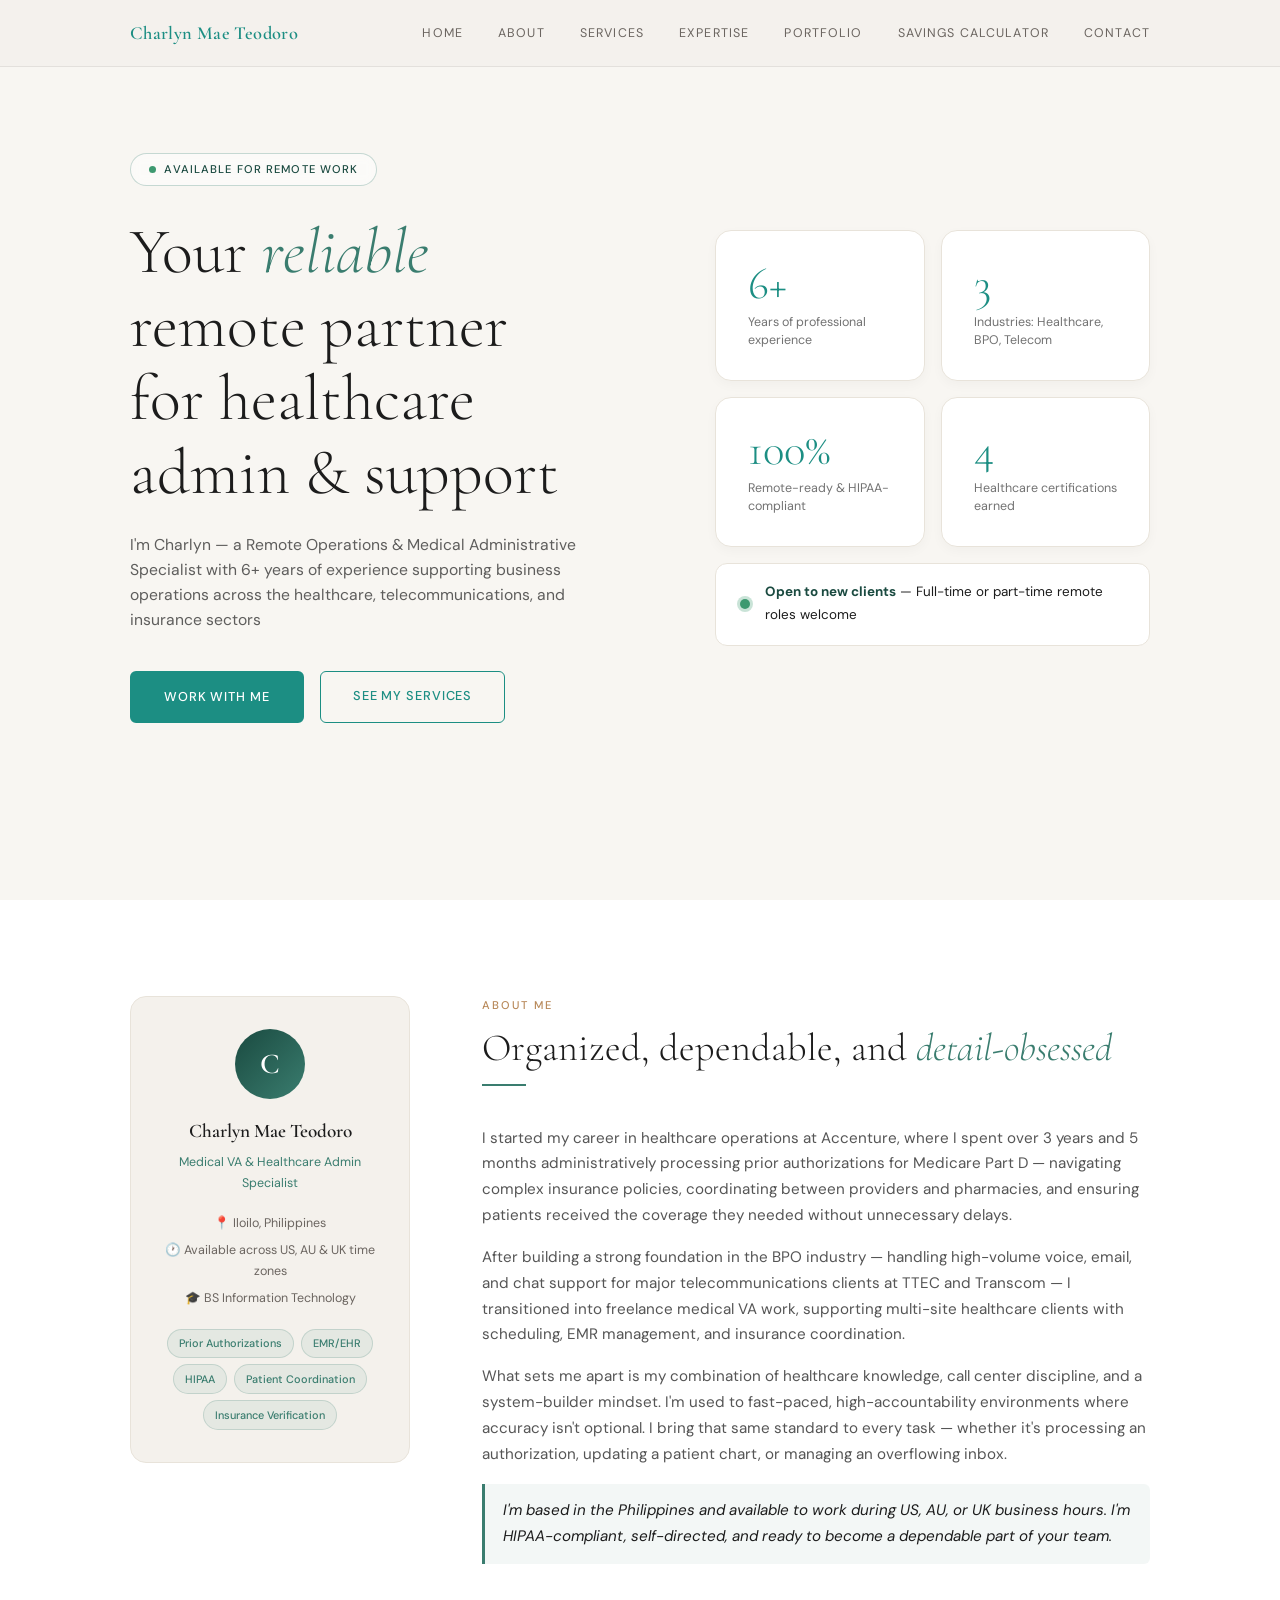
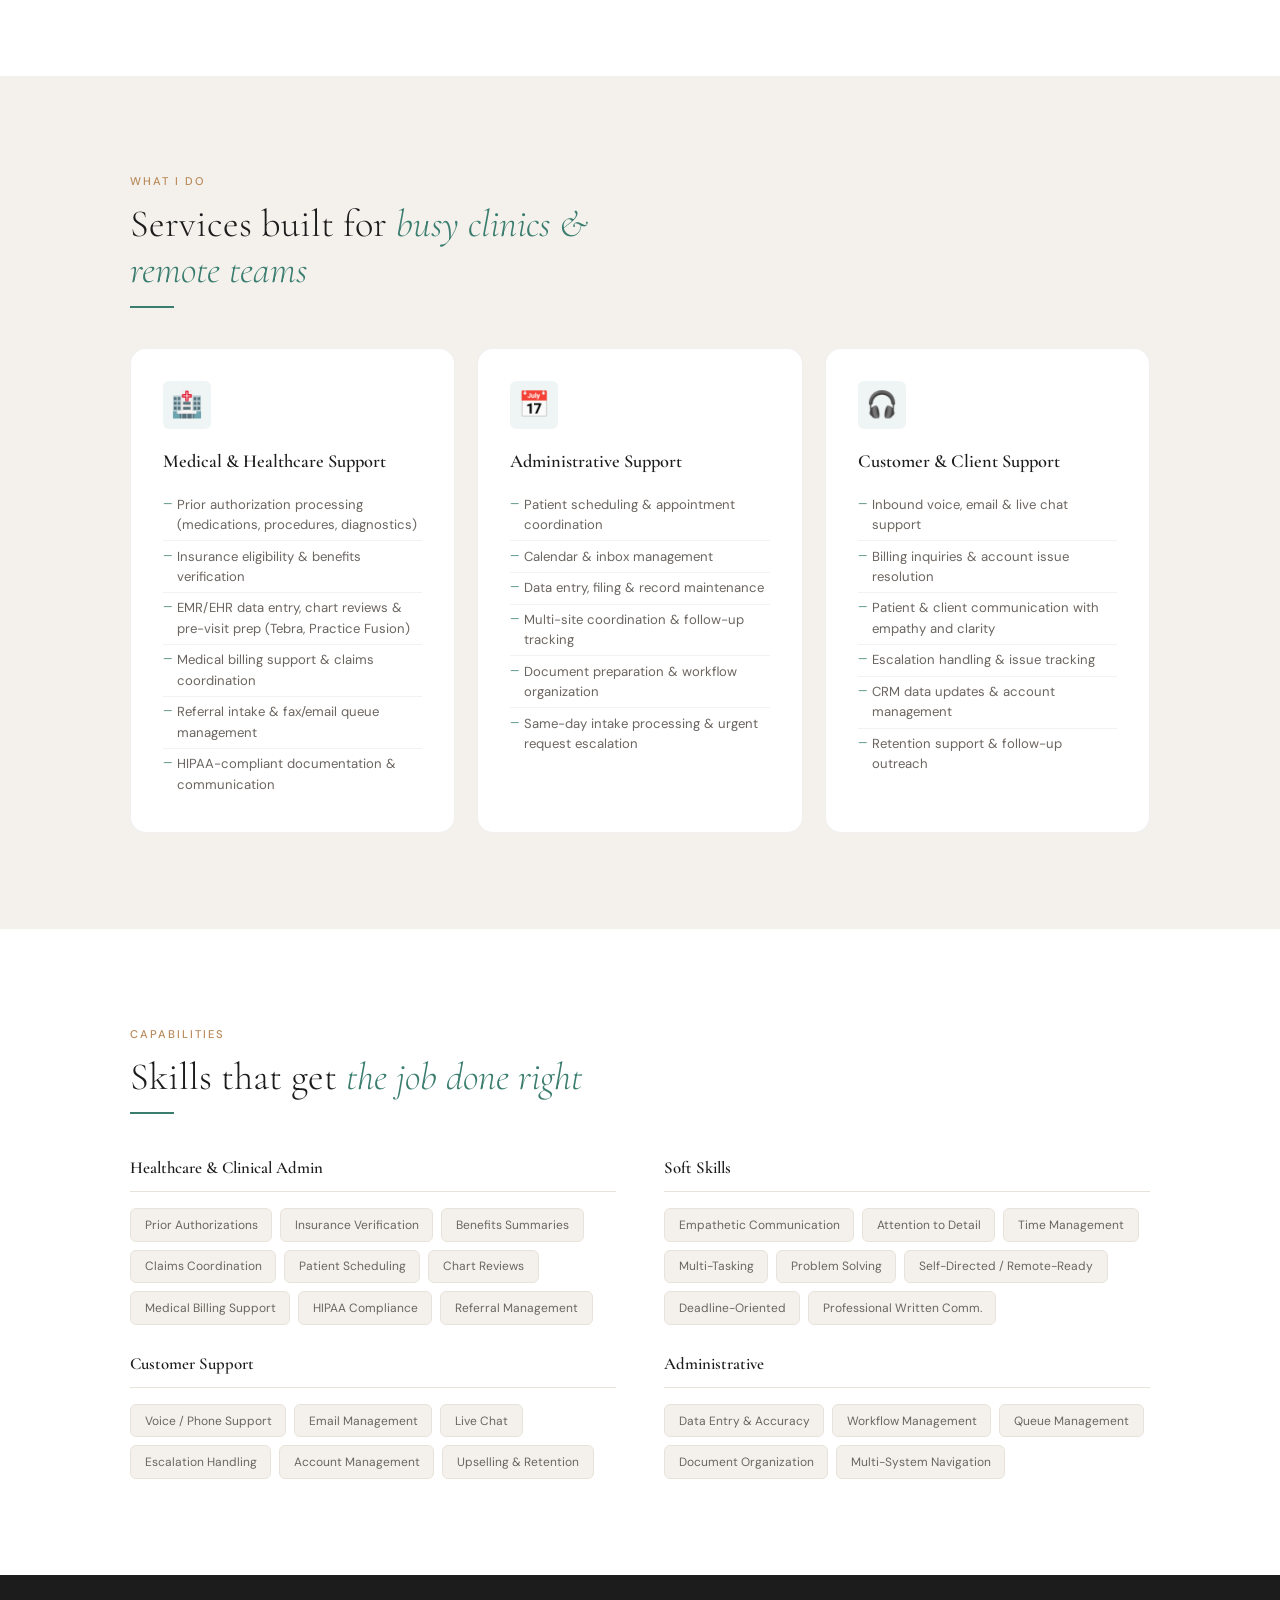
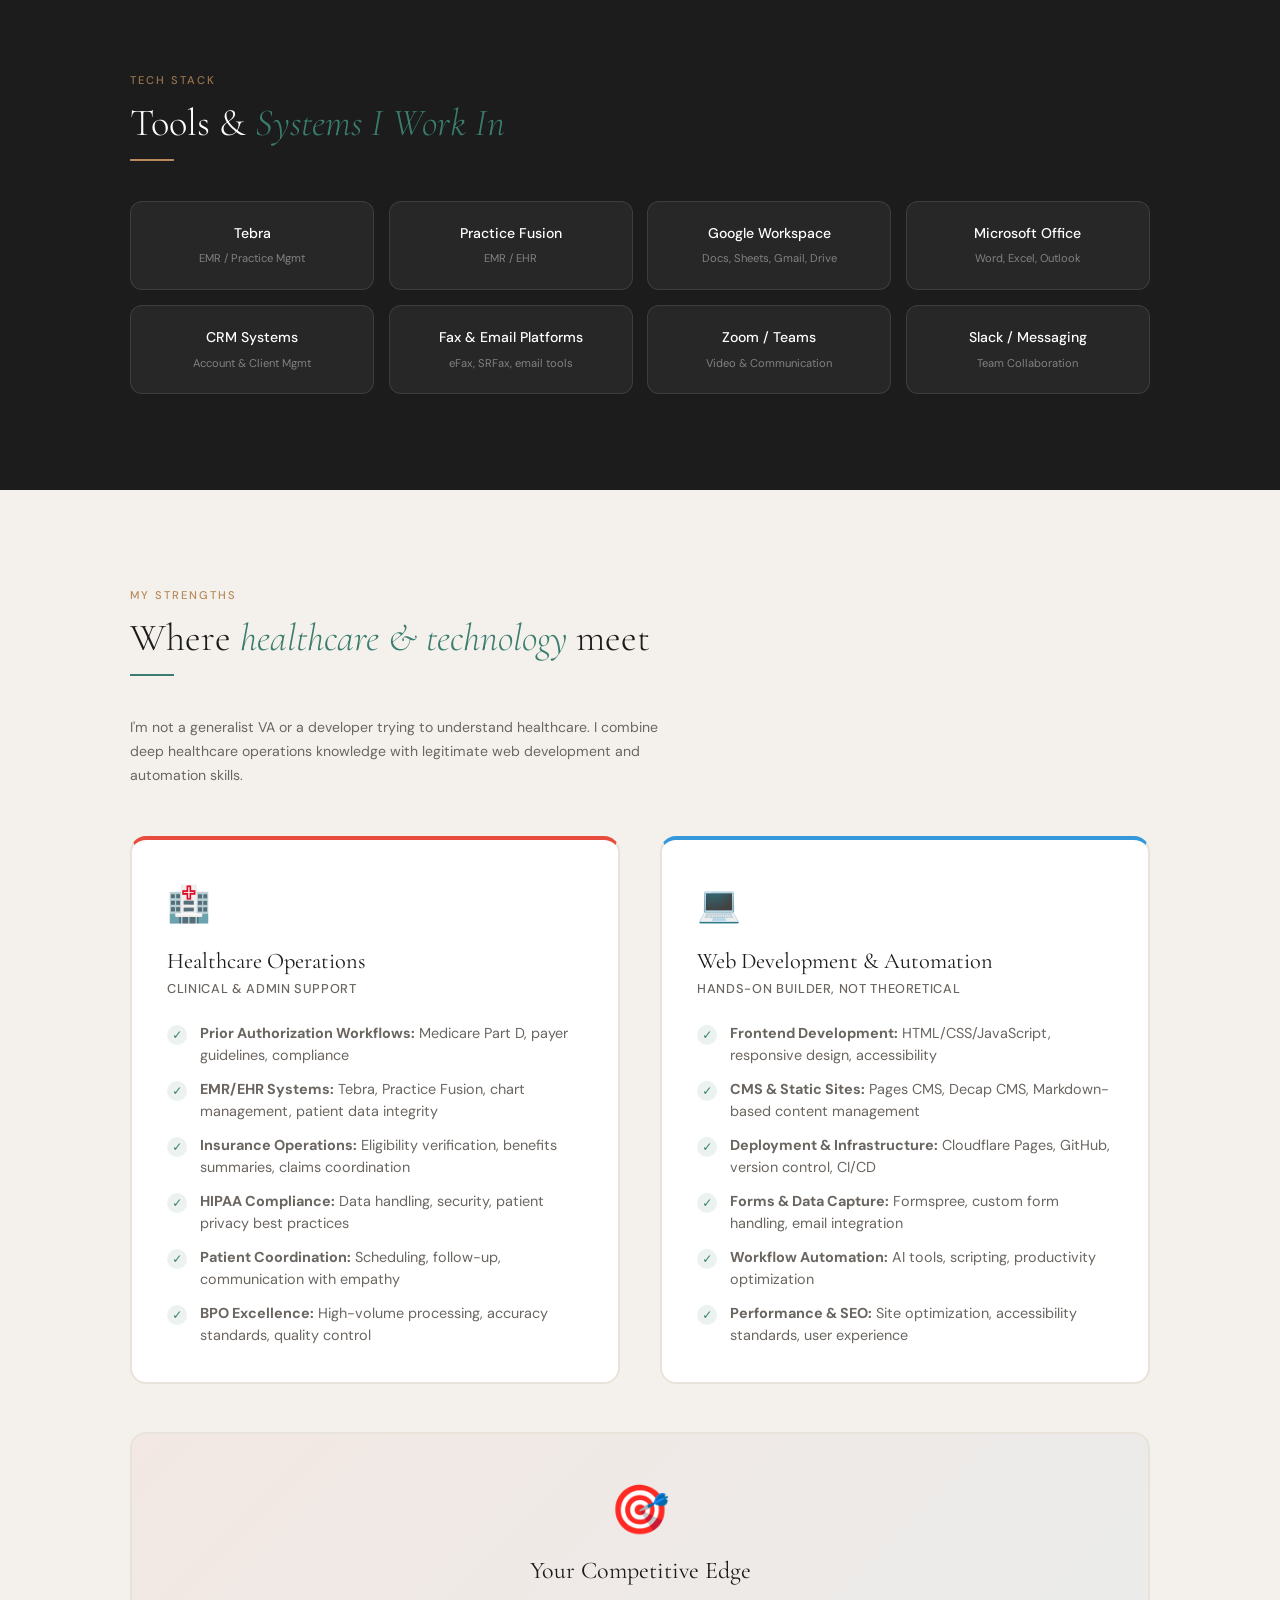
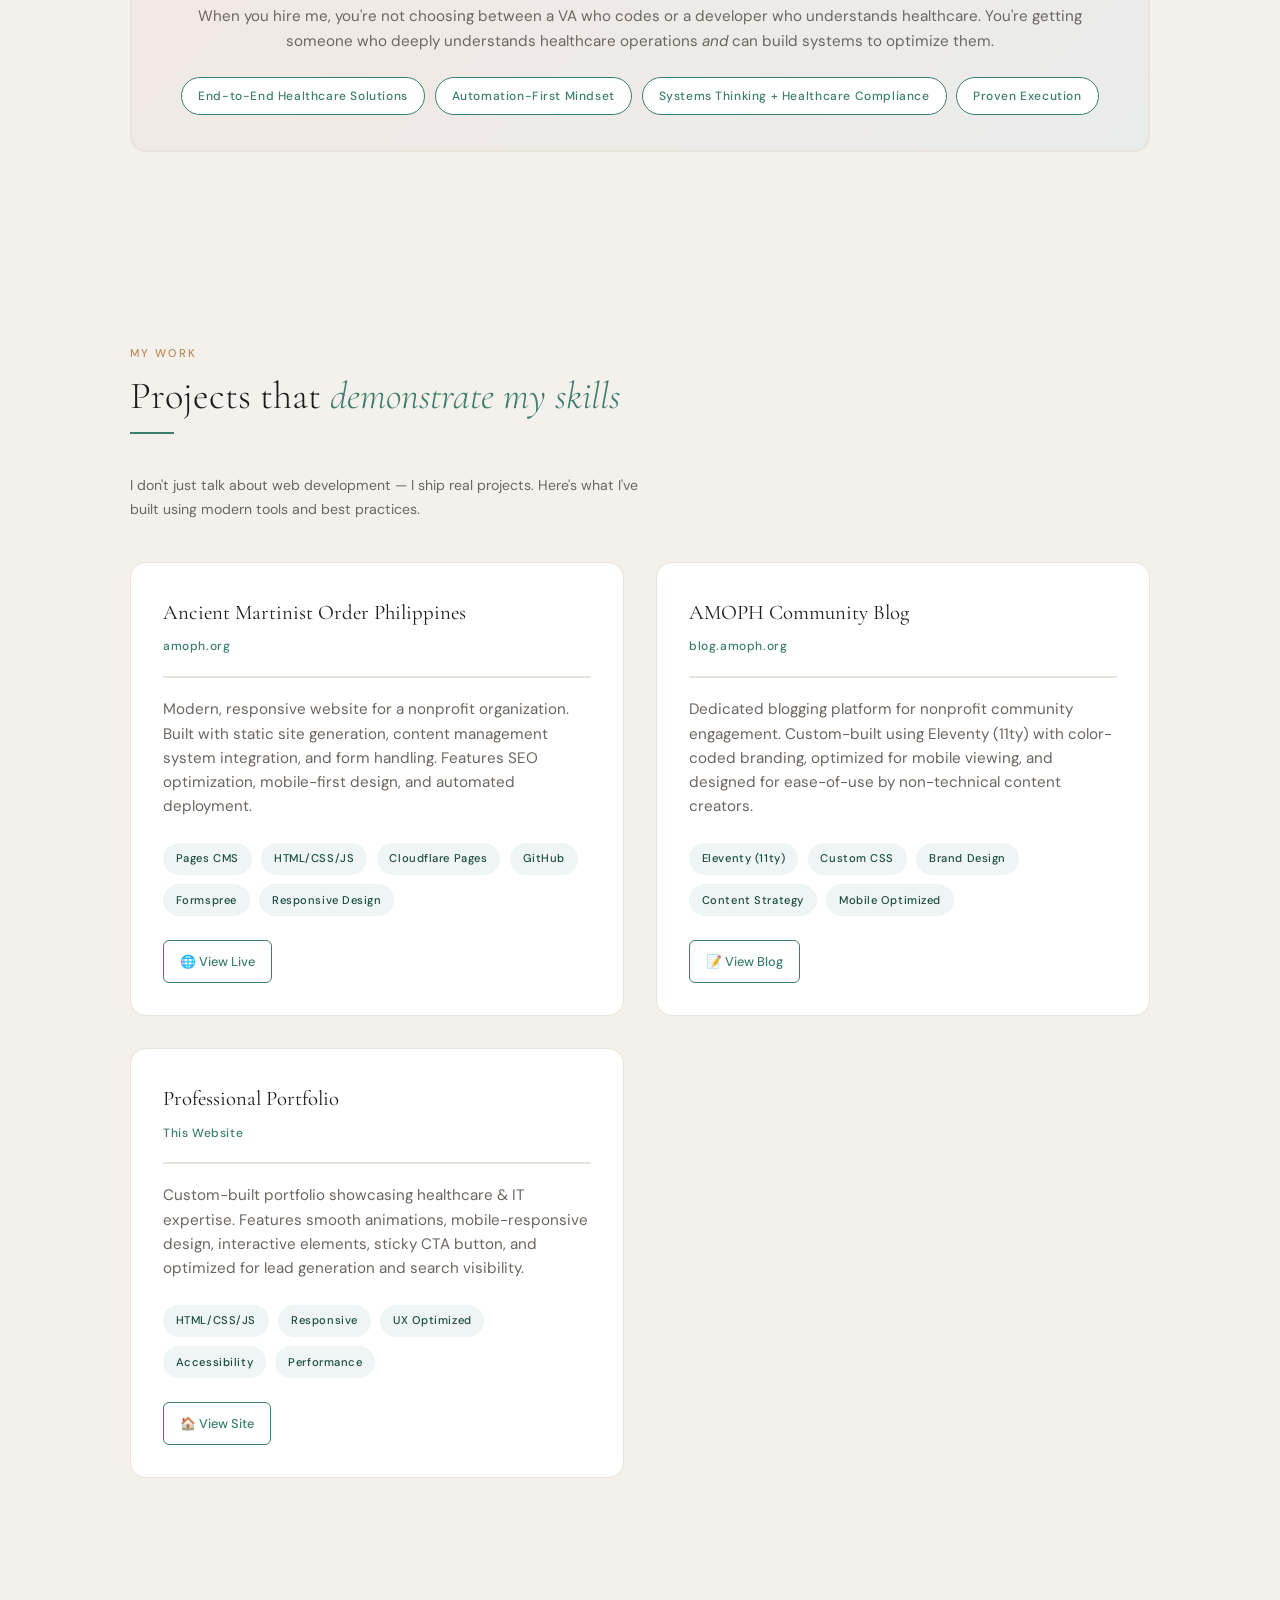
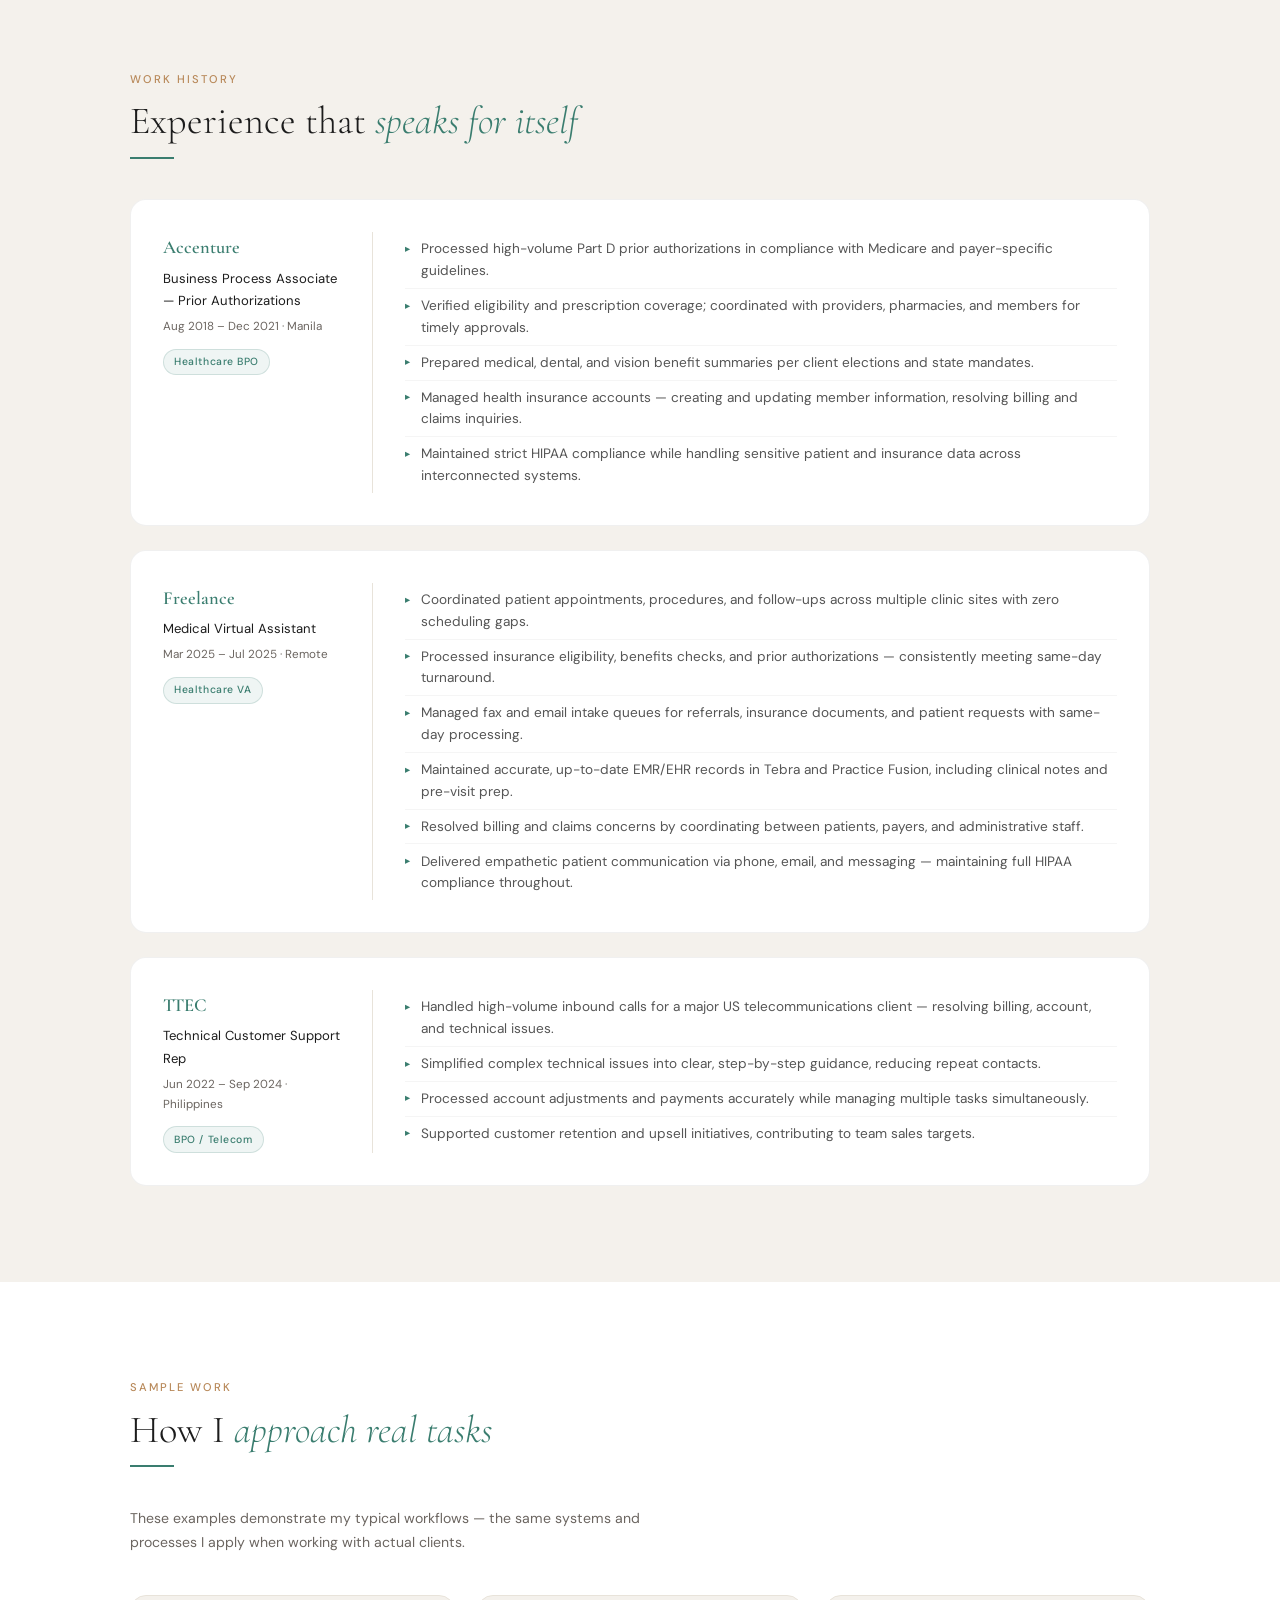
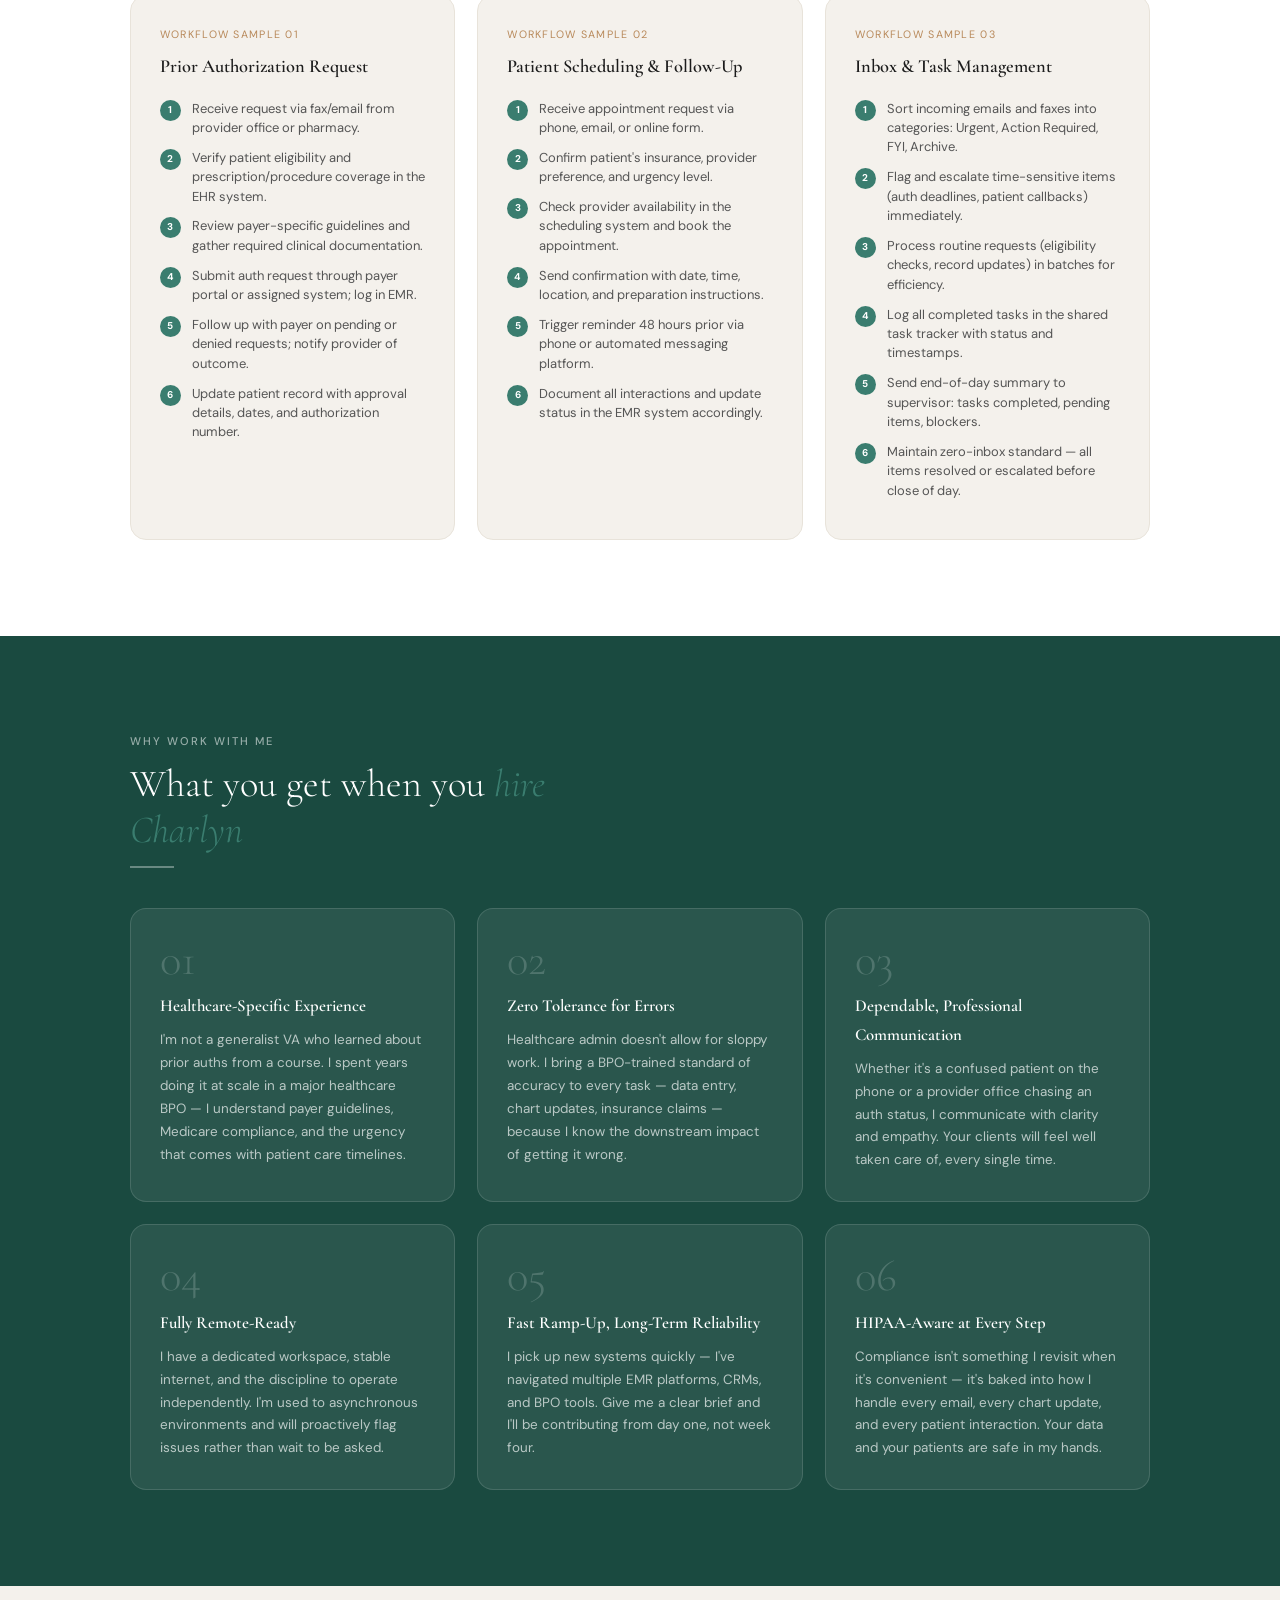
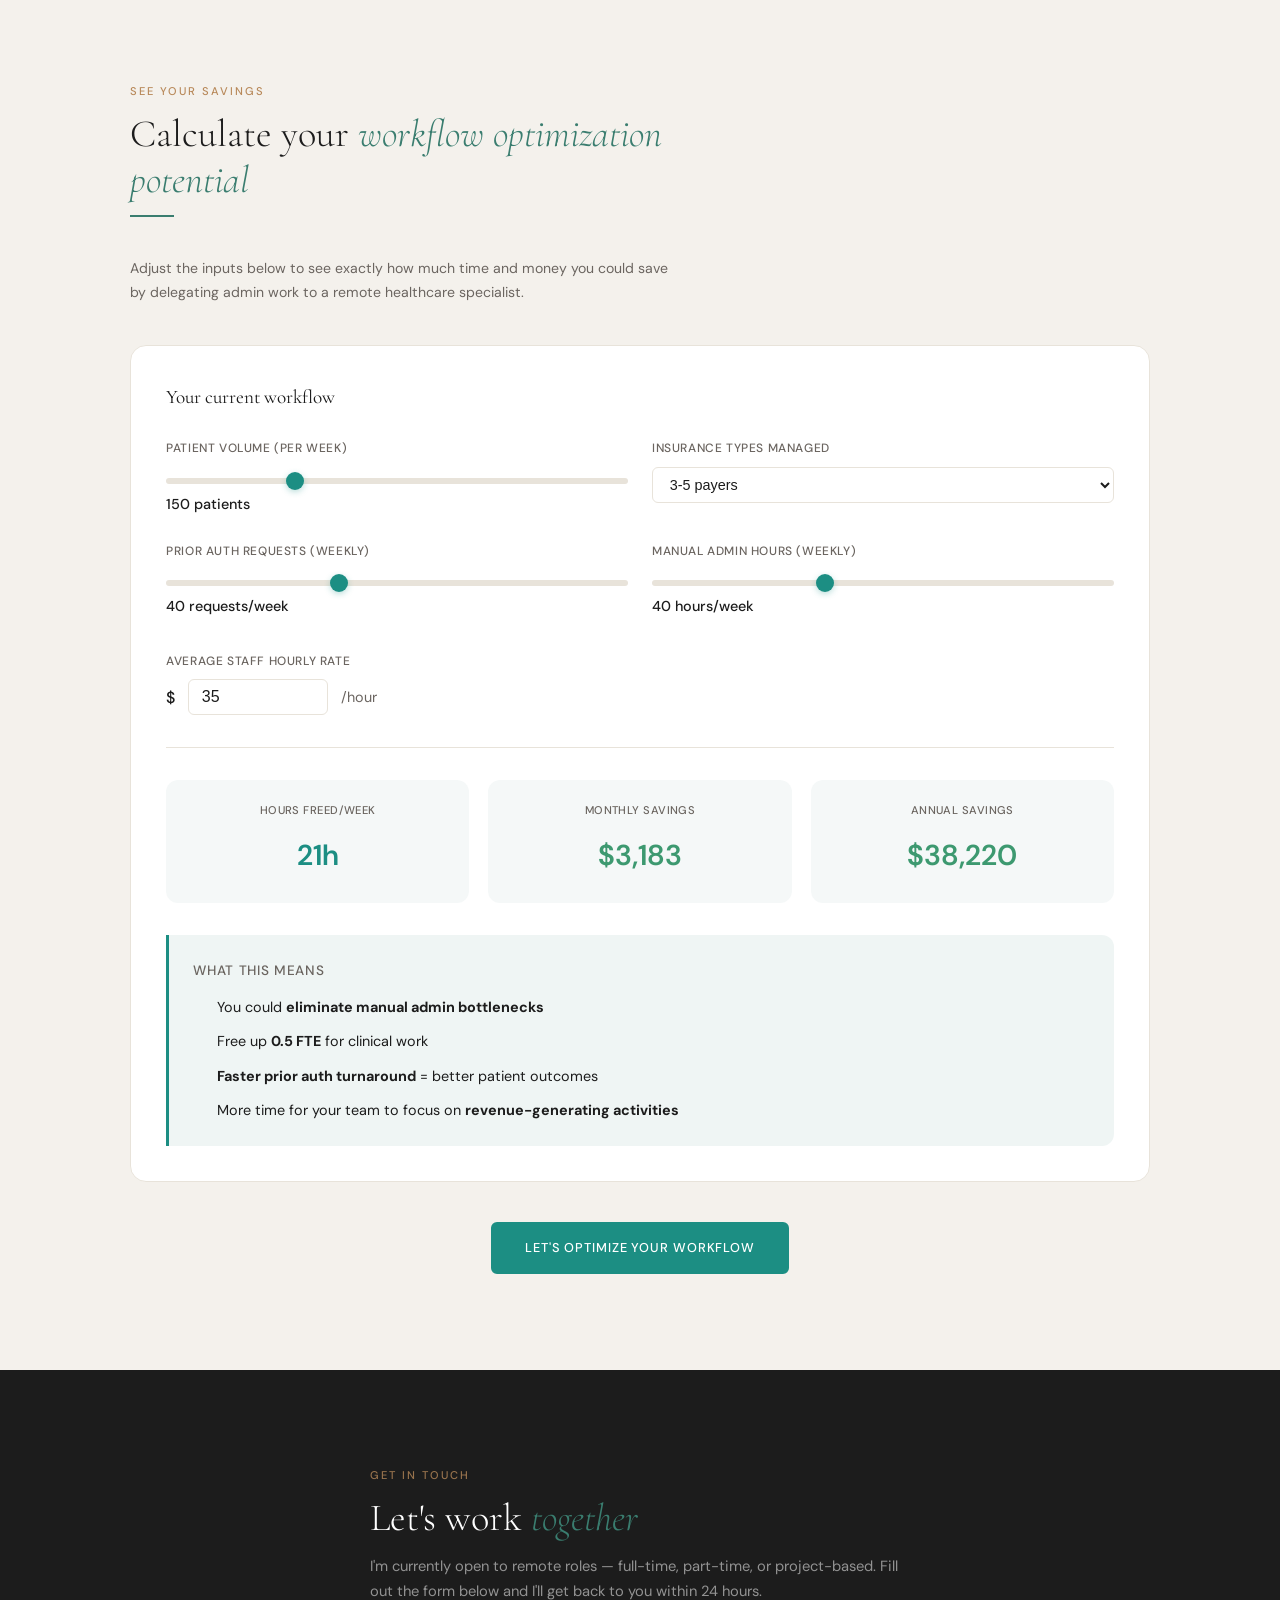
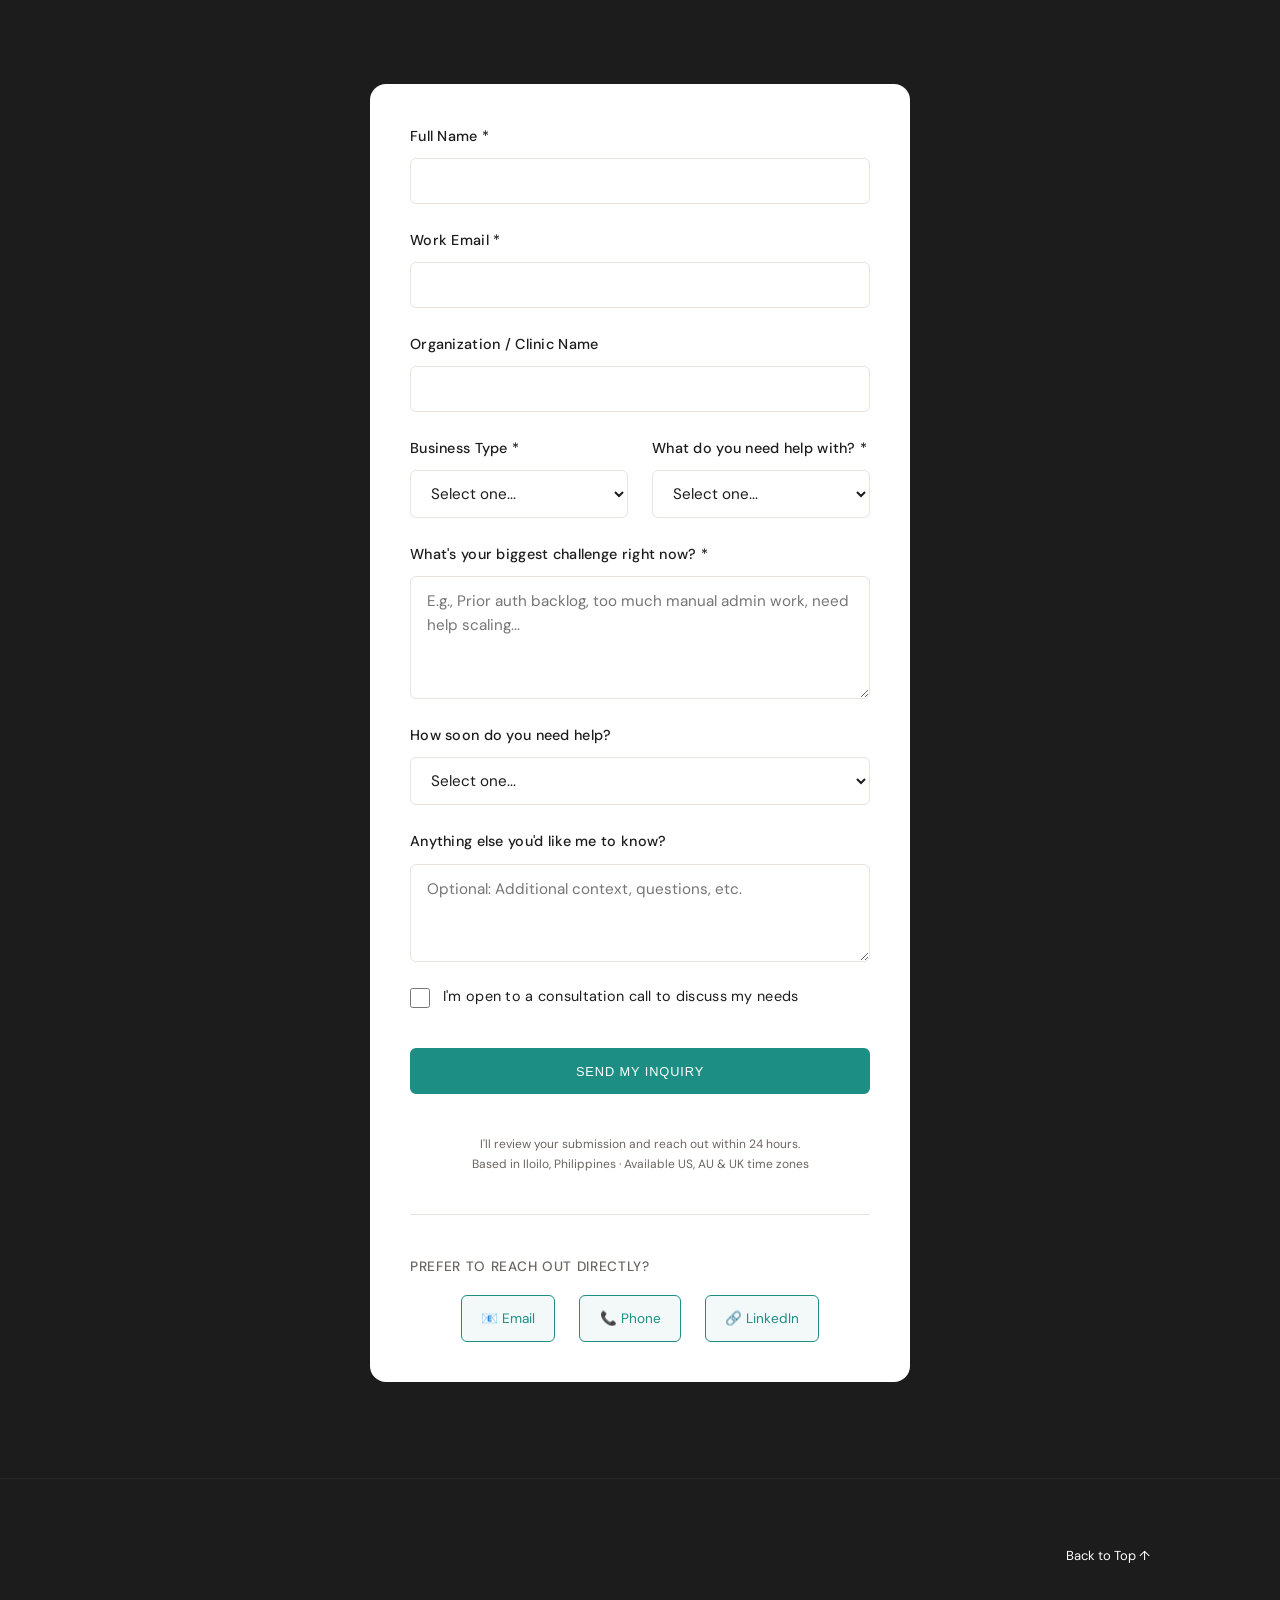
==== commit 8a696d7d: "Update index.html" ====
--- a/index.html
+++ b/index.html
@@ -1608,64 +1608,68 @@
 
     <!-- Experience -->
     <section class="experience" id="experience">
-      <div class="container">
-        <div class="reveal" style="max-width:480px;margin-bottom:2.5rem">
-          <div class="section-label">Work History</div>
-          <h2 class="section-title">Experience that <em>speaks for itself</em></h2>
-          <div class="divider"></div>
-        </div>
-        <div class="exp-list reveal">
-          
-          <article class="exp-card">
-            <div class="exp-meta">
-              <h3 class="exp-company">Accenture</h3>
-              <p class="exp-role">Business Process Associate — Prior Authorizations</p>
-              <time class="exp-dates">Aug 2018 – Dec 2021 · Manila</time>
-              <span class="exp-badge">Healthcare BPO</span>
-            </div>
-            <ul class="exp-bullets">
-              <li>Processed high-volume Part D prior authorizations in compliance with Medicare and payer-specific guidelines.</li>
-              <li>Verified eligibility and prescription coverage; coordinated with providers, pharmacies, and members for timely approvals.</li>
-              <li>Prepared medical, dental, and vision benefit summaries per client elections and state mandates.</li>
-              <li>Managed health insurance accounts — creating and updating member information, resolving billing and claims inquiries.</li>
-              <li>Maintained strict HIPAA compliance while handling sensitive patient and insurance data across interconnected systems.</li>
-            </ul>
-          </article>
-          
-          <article class="exp-card">
-            <div class="exp-meta">
-              <h3 class="exp-company">Freelance</h3>
-              <p class="exp-role">Medical Virtual Assistant</p>
-              <time class="exp-dates">Mar 2025 – Jul 2025 · Remote</time>
-              <span class="exp-badge">Healthcare VA</span>
-            </div>
-            <ul class="exp-bullets">
-              <li>Coordinated patient appointments, procedures, and follow-ups across multiple clinic sites with zero scheduling gaps.</li>
-              <li>Processed insurance eligibility, benefits checks, and prior authorizations — consistently meeting same-day turnaround.</li>
-              <li>Managed fax and email intake queues for referrals, insurance documents, and patient requests with same-day processing.</li>
-              <li>Maintained accurate, up-to-date EMR/EHR records in Tebra and Practice Fusion, including clinical notes and pre-visit prep.</li>
-              <li>Resolved billing and claims concerns by coordinating between patients, payers, and administrative staff.</li>
-              <li>Delivered empathetic patient communication via phone, email, and messaging — maintaining full HIPAA compliance throughout.</li>
-            </ul>
-          </article>
-          <article class="exp-card">
-            <div class="exp-meta">
-              <h3 class="exp-company">TTEC</h3>
-              <p class="exp-role">Technical Customer Support Rep</p>
-              <time class="exp-dates">Jun 2022 – Sep 2024 · Philippines</time>
-              <span class="exp-badge">BPO / Telecom</span>
-            </div>
-            <ul class="exp-bullets">
-              <li>Handled high-volume inbound calls for a major US telecommunications client — resolving billing, account, and technical issues.</li>
-              <li>Simplified complex technical issues into clear, step-by-step guidance, reducing repeat contacts.</li>
-              <li>Processed account adjustments and payments accurately while managing multiple tasks simultaneously.</li>
-              <li>Supported customer retention and upsell initiatives, contributing to team sales targets.</li>
-            </ul>
-          </article>
-          
-        </div>
-      </div>
-    </section>
+  <div class="container">
+    <div class="reveal" style="max-width:480px;margin-bottom:2.5rem">
+      <div class="section-label">Work History</div>
+      <h2 class="section-title">Experience that <em>speaks for itself</em></h2>
+      <div class="divider"></div>
+    </div>
+
+    <!-- ❌ removed "reveal" here -->
+    <div class="exp-list">
+
+      <!-- ✅ added "reveal" here -->
+      <article class="exp-card reveal">
+        <div class="exp-meta">
+          <h3 class="exp-company">Accenture</h3>
+          <p class="exp-role">Business Process Associate — Prior Authorizations</p>
+          <time class="exp-dates">Aug 2018 – Dec 2021 · Manila</time>
+          <span class="exp-badge">Healthcare BPO</span>
+        </div>
+        <ul class="exp-bullets">
+          <li>Processed high-volume Part D prior authorizations in compliance with Medicare and payer-specific guidelines.</li>
+          <li>Verified eligibility and prescription coverage; coordinated with providers, pharmacies, and members for timely approvals.</li>
+          <li>Prepared medical, dental, and vision benefit summaries per client elections and state mandates.</li>
+          <li>Managed health insurance accounts — creating and updating member information, resolving billing and claims inquiries.</li>
+          <li>Maintained strict HIPAA compliance while handling sensitive patient and insurance data across interconnected systems.</li>
+        </ul>
+      </article>
+
+      <article class="exp-card reveal">
+        <div class="exp-meta">
+          <h3 class="exp-company">Freelance</h3>
+          <p class="exp-role">Medical Virtual Assistant</p>
+          <time class="exp-dates">Mar 2025 – Jul 2025 · Remote</time>
+          <span class="exp-badge">Healthcare VA</span>
+        </div>
+        <ul class="exp-bullets">
+          <li>Coordinated patient appointments, procedures, and follow-ups across multiple clinic sites with zero scheduling gaps.</li>
+          <li>Processed insurance eligibility, benefits checks, and prior authorizations — consistently meeting same-day turnaround.</li>
+          <li>Managed fax and email intake queues for referrals, insurance documents, and patient requests with same-day processing.</li>
+          <li>Maintained accurate, up-to-date EMR/EHR records in Tebra and Practice Fusion, including clinical notes and pre-visit prep.</li>
+          <li>Resolved billing and claims concerns by coordinating between patients, payers, and administrative staff.</li>
+          <li>Delivered empathetic patient communication via phone, email, and messaging — maintaining full HIPAA compliance throughout.</li>
+        </ul>
+      </article>
+
+      <article class="exp-card reveal">
+        <div class="exp-meta">
+          <h3 class="exp-company">TTEC</h3>
+          <p class="exp-role">Technical Customer Support Rep</p>
+          <time class="exp-dates">Jun 2022 – Sep 2024 · Philippines</time>
+          <span class="exp-badge">BPO / Telecom</span>
+        </div>
+        <ul class="exp-bullets">
+          <li>Handled high-volume inbound calls for a major US telecommunications client — resolving billing, account, and technical issues.</li>
+          <li>Simplified complex technical issues into clear, step-by-step guidance, reducing repeat contacts.</li>
+          <li>Processed account adjustments and payments accurately while managing multiple tasks simultaneously.</li>
+          <li>Supported customer retention and upsell initiatives, contributing to team sales targets.</li>
+        </ul>
+      </article>
+
+    </div>
+  </div>
+</section>
 
     <!-- Samples -->
     <section class="samples" id="samples">
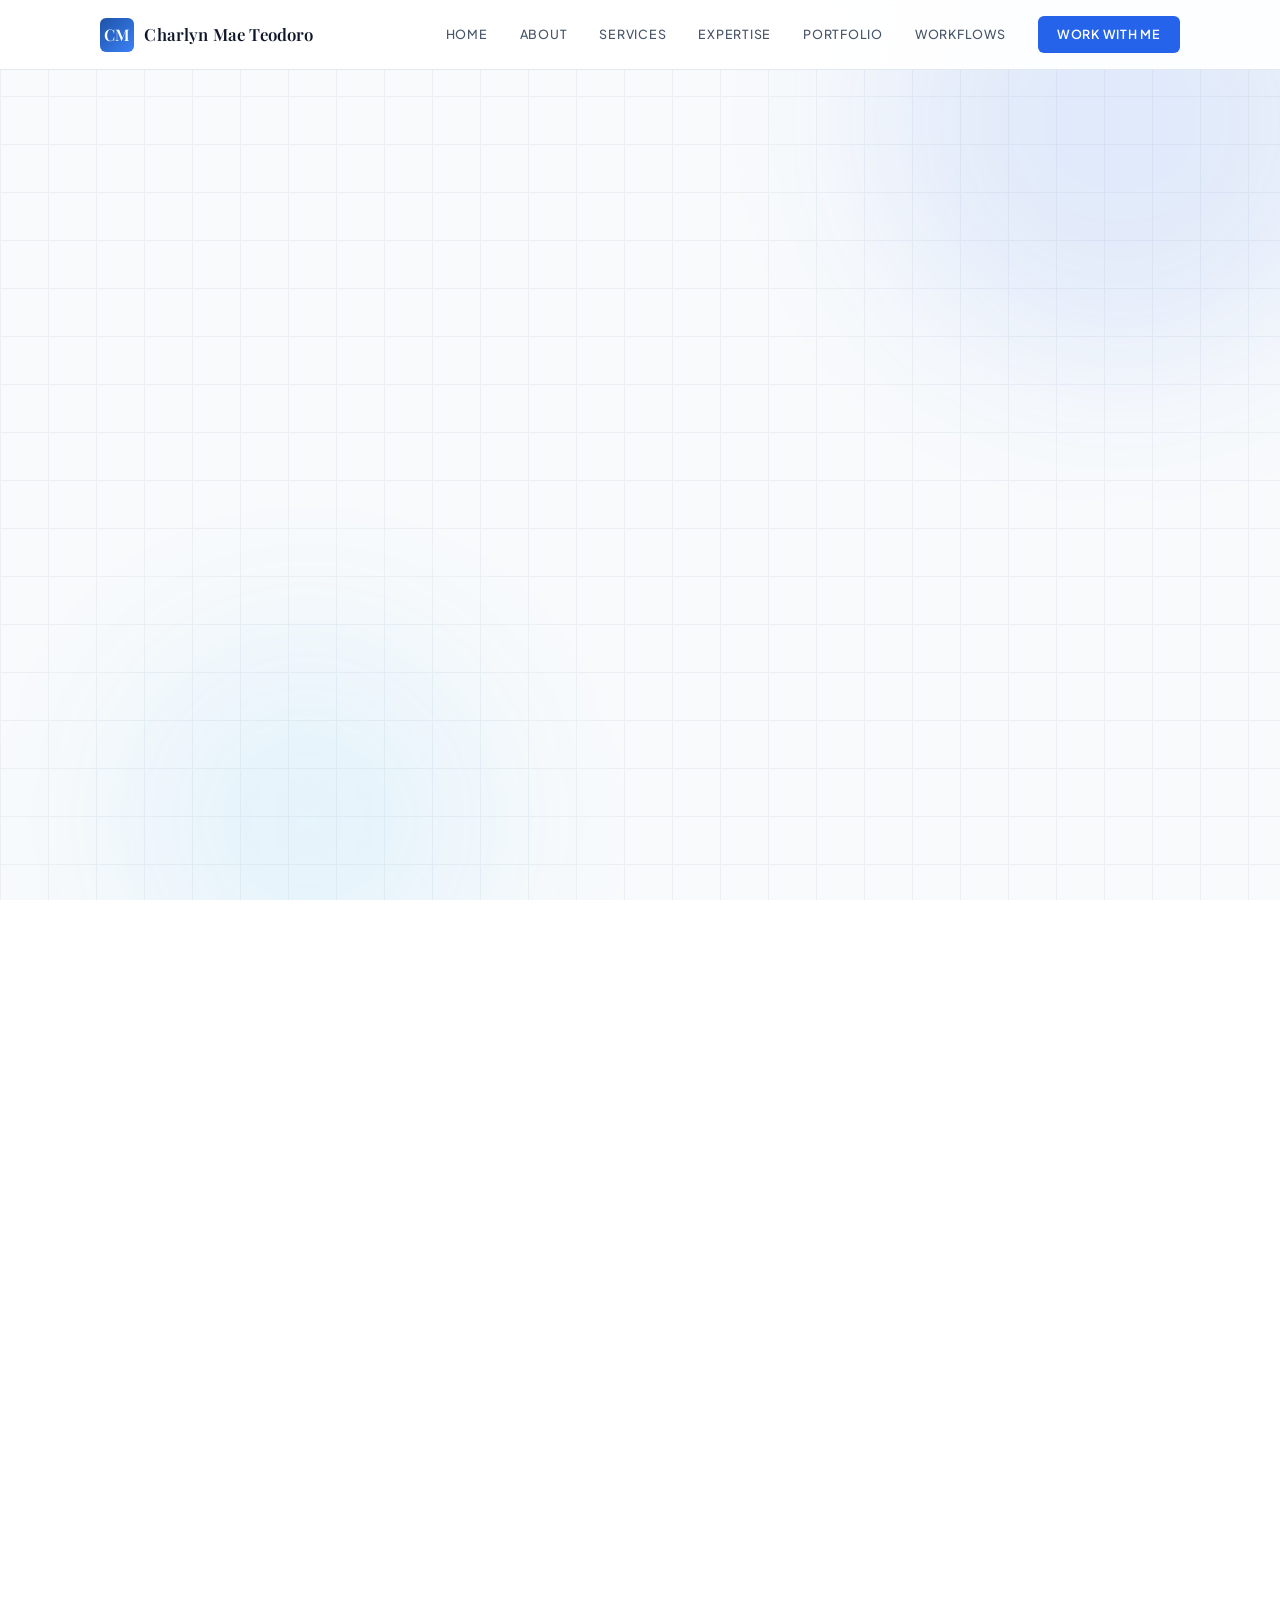
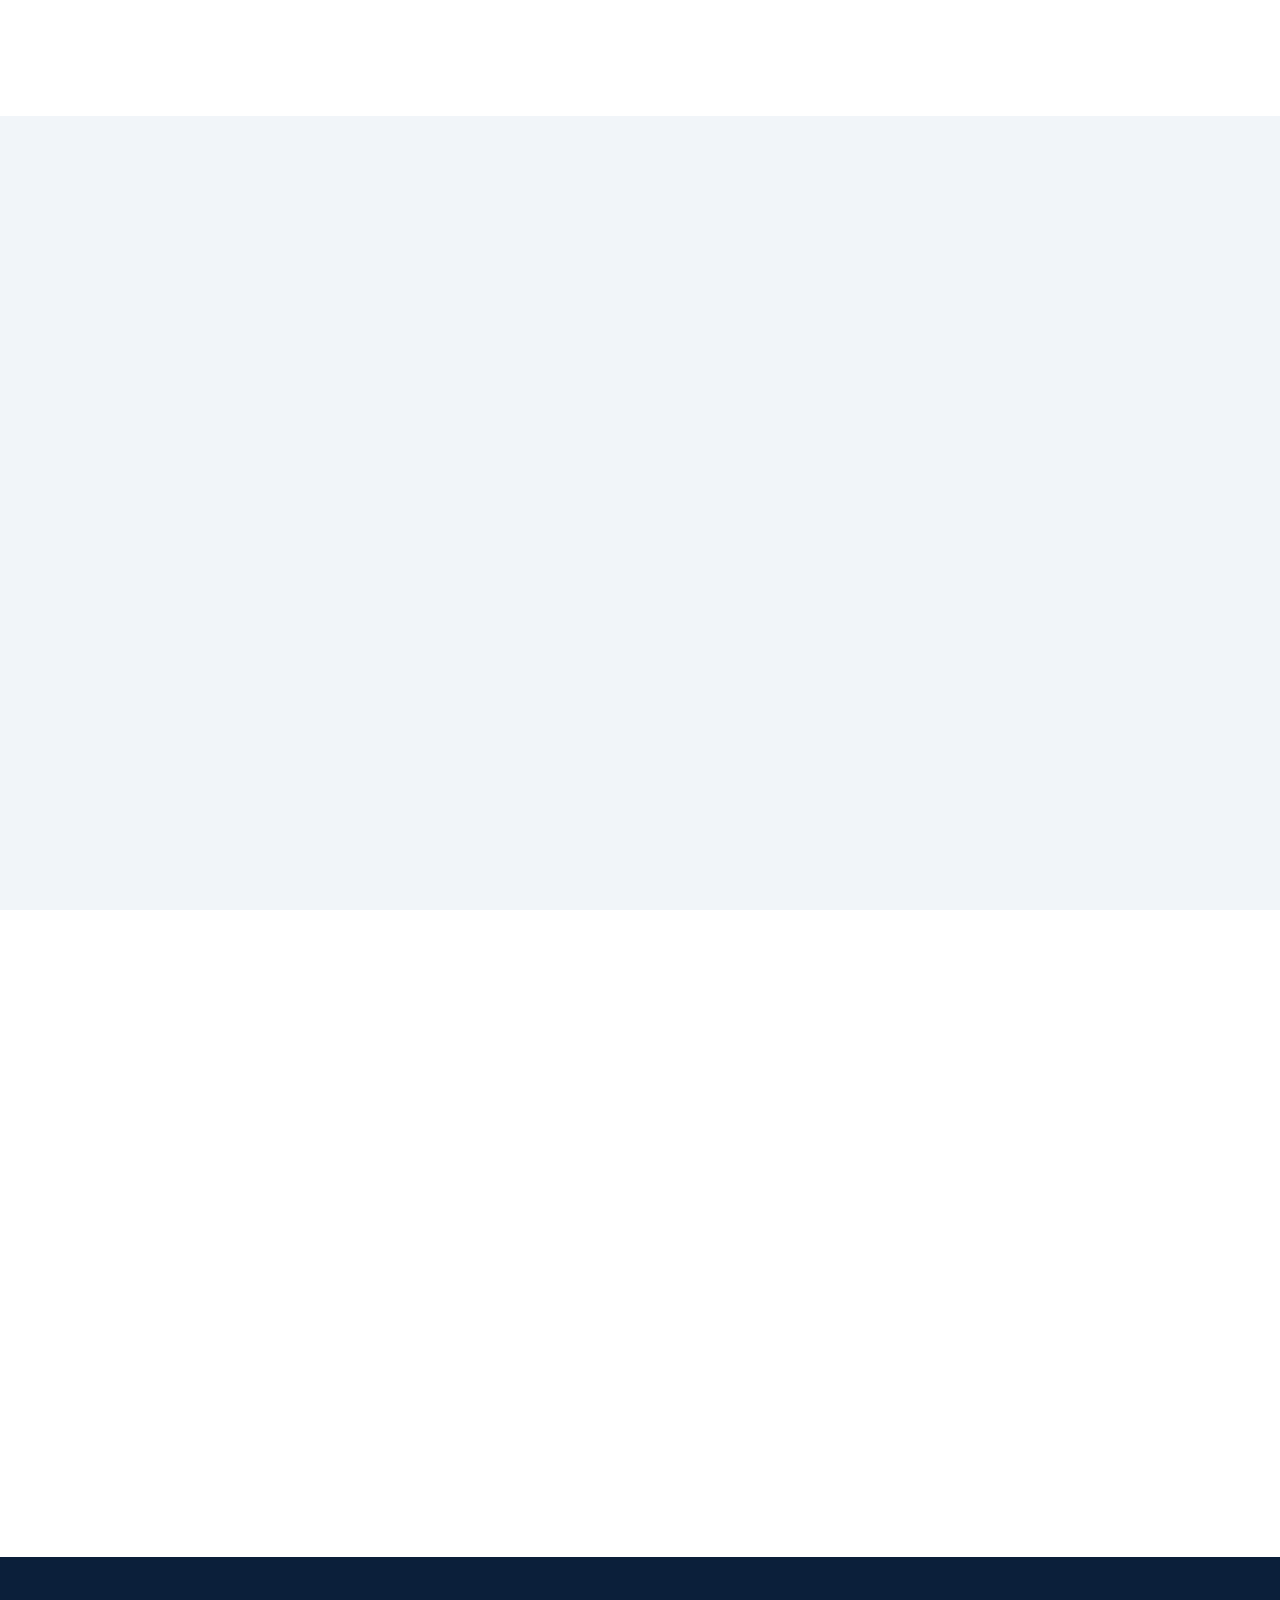
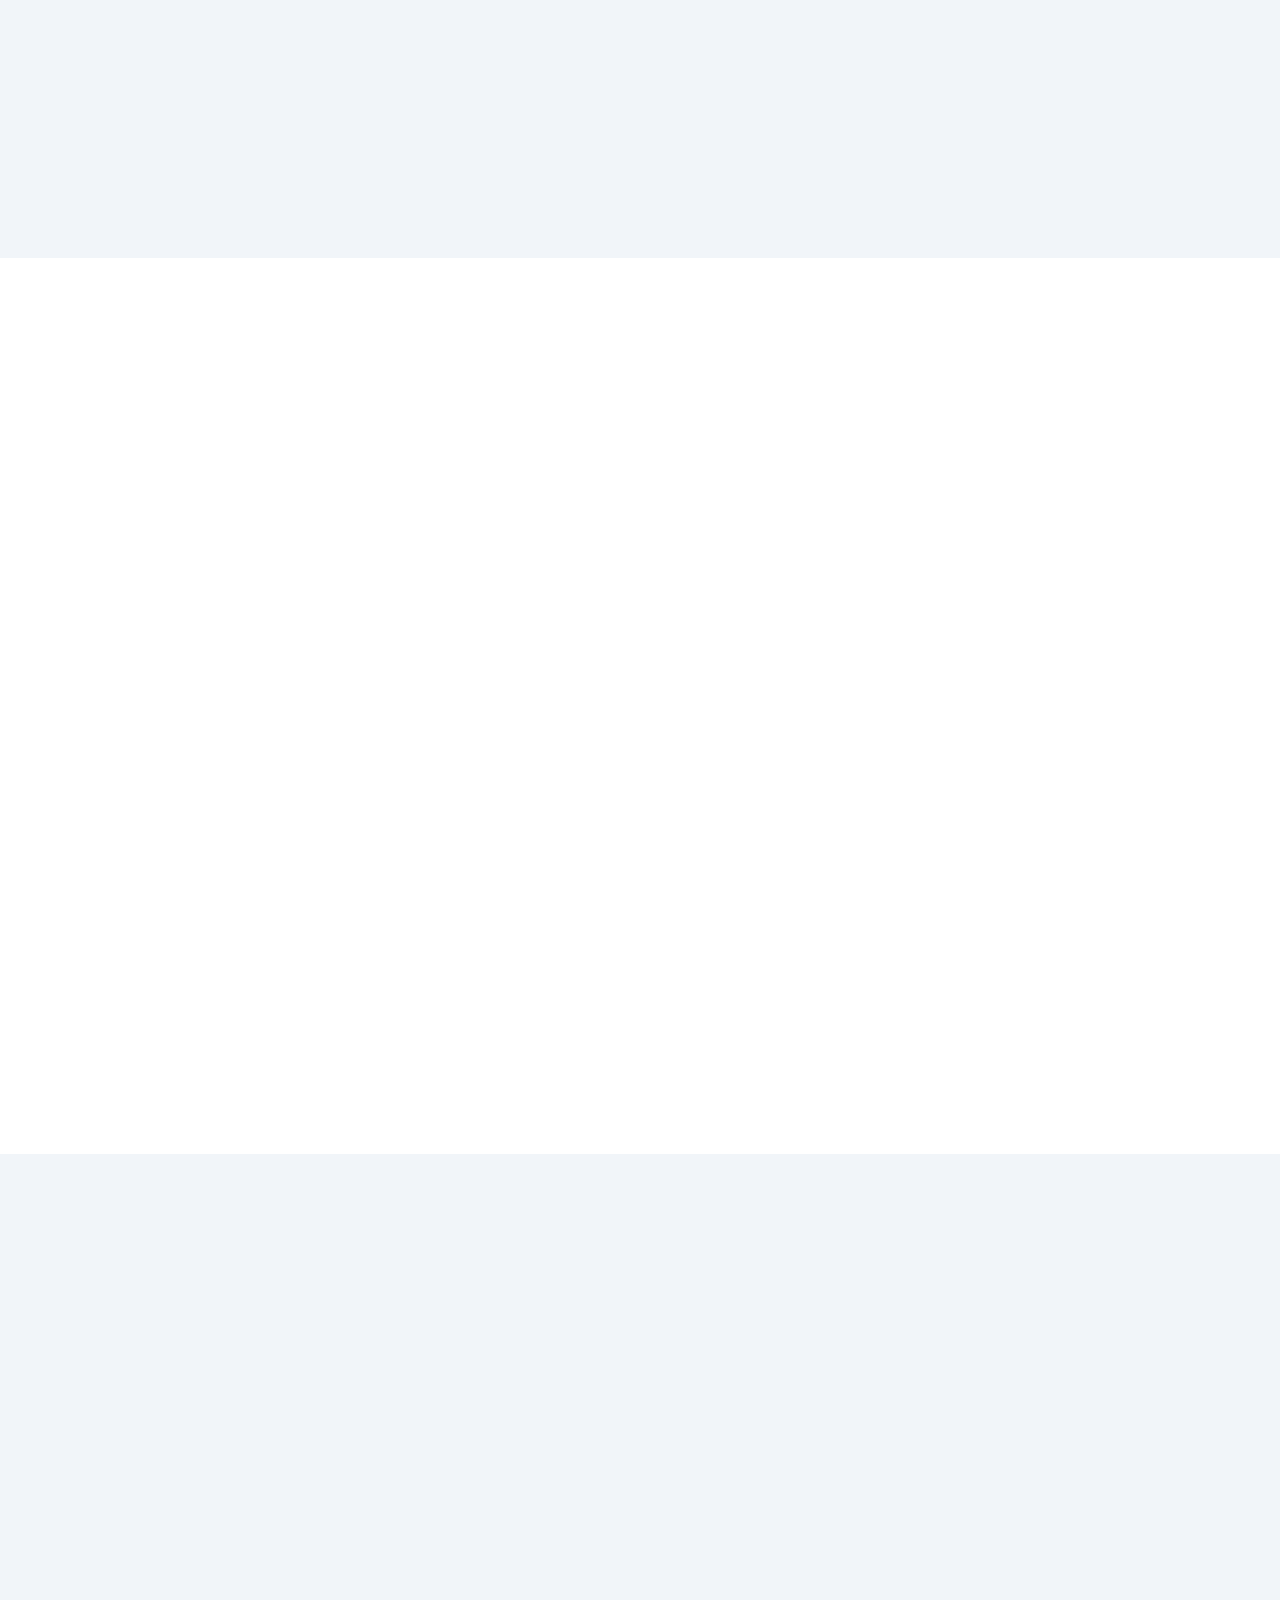
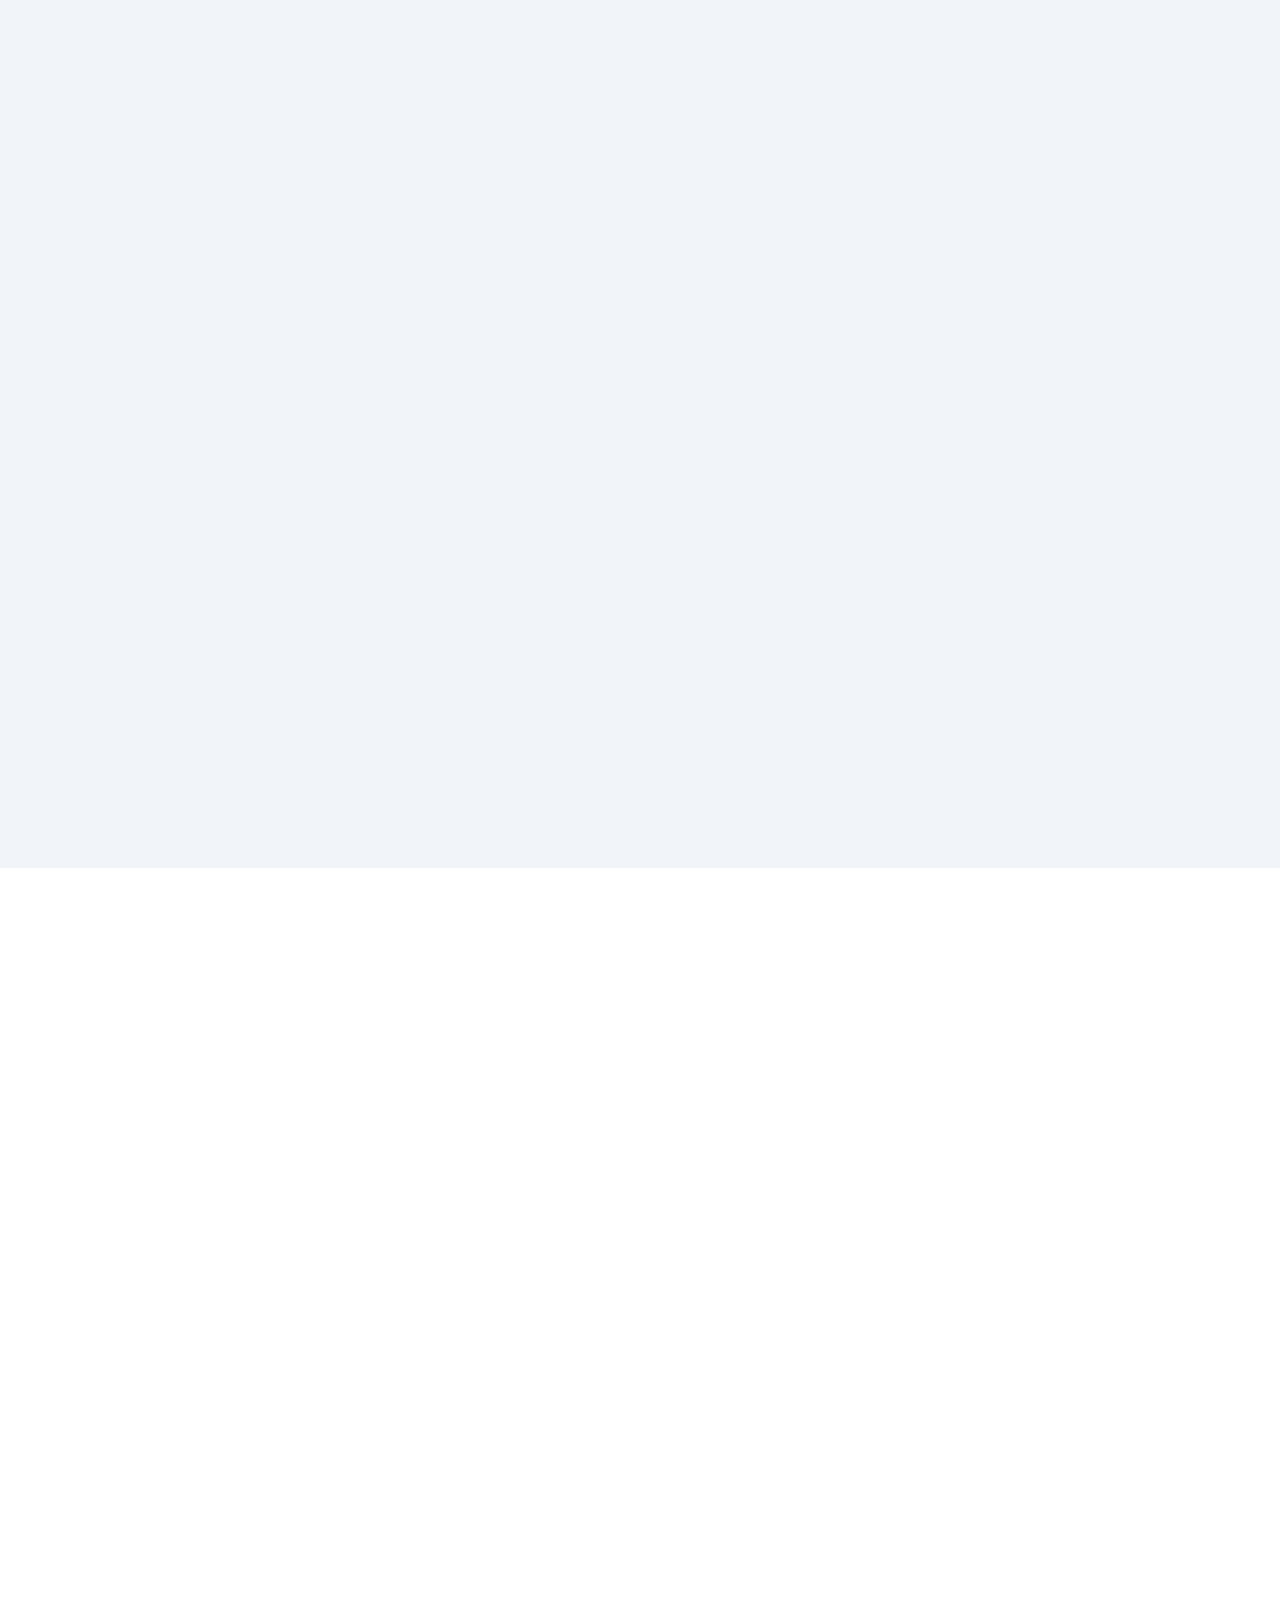
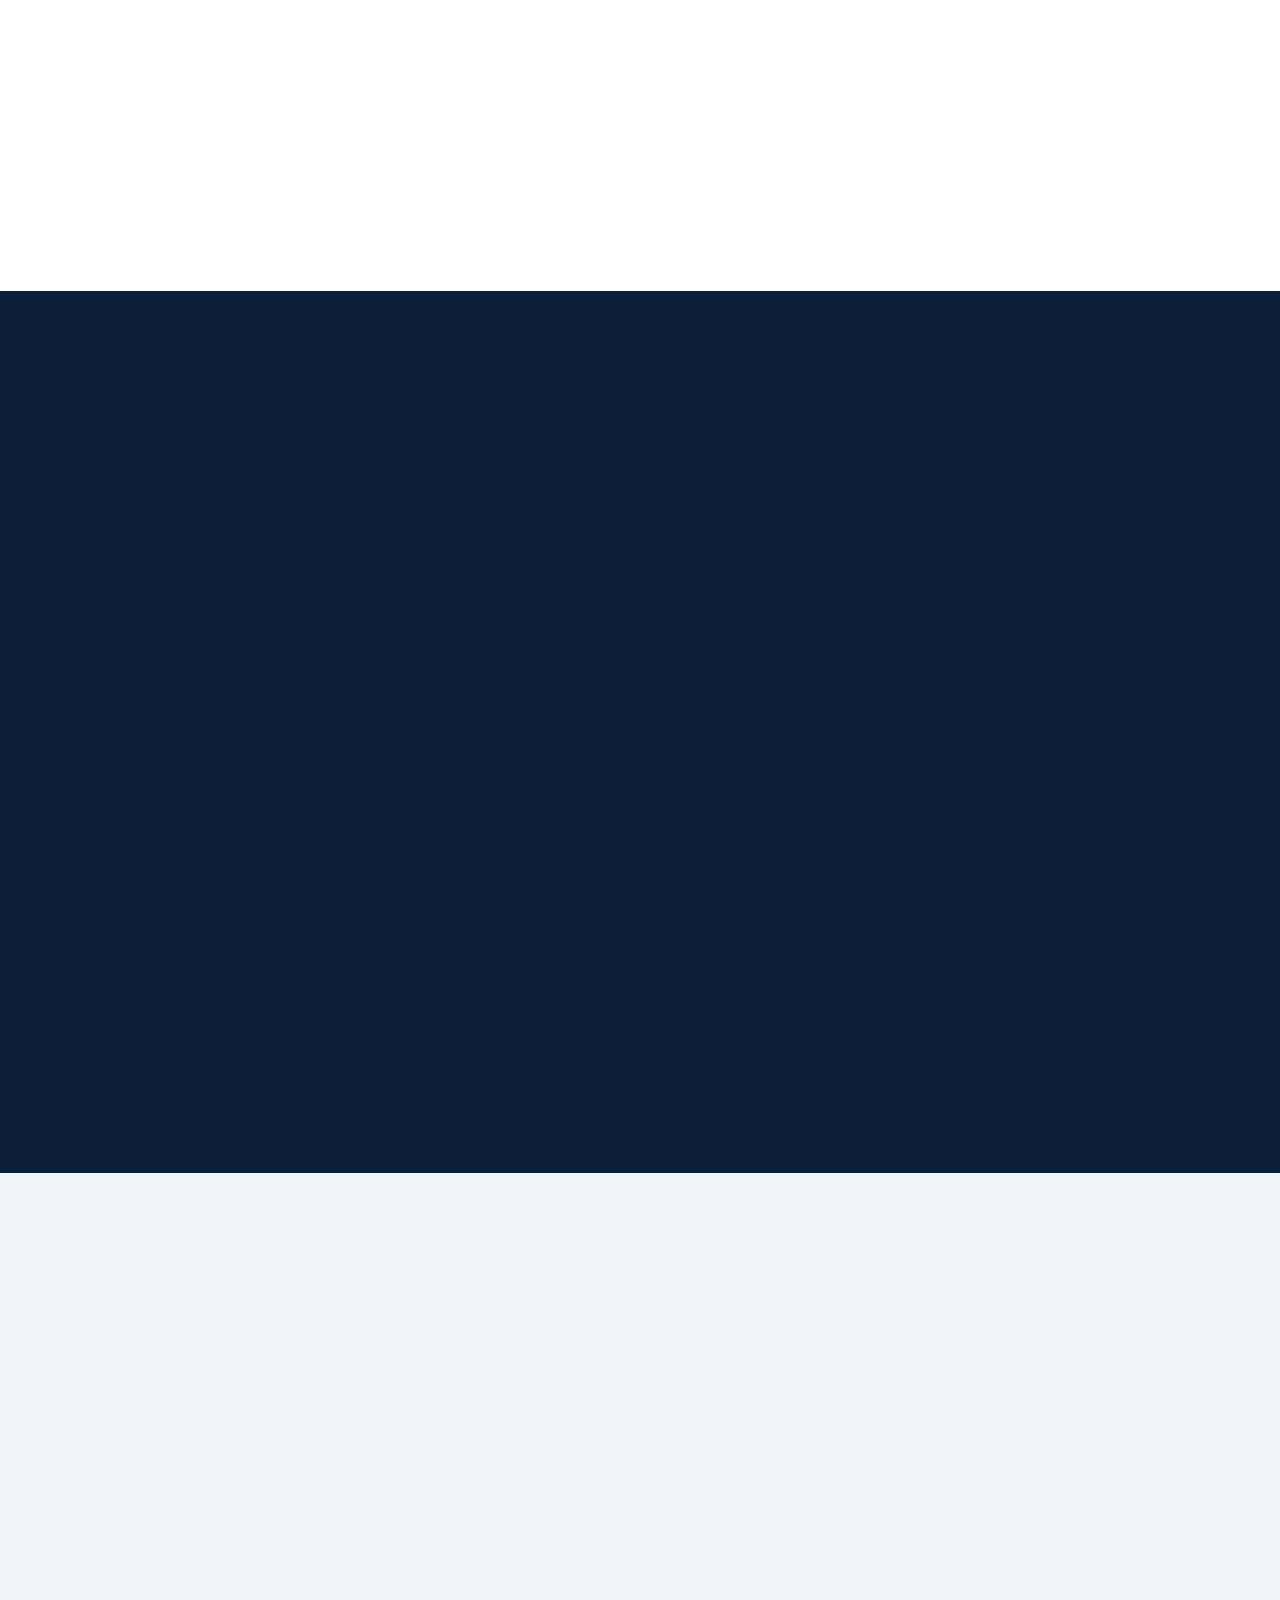
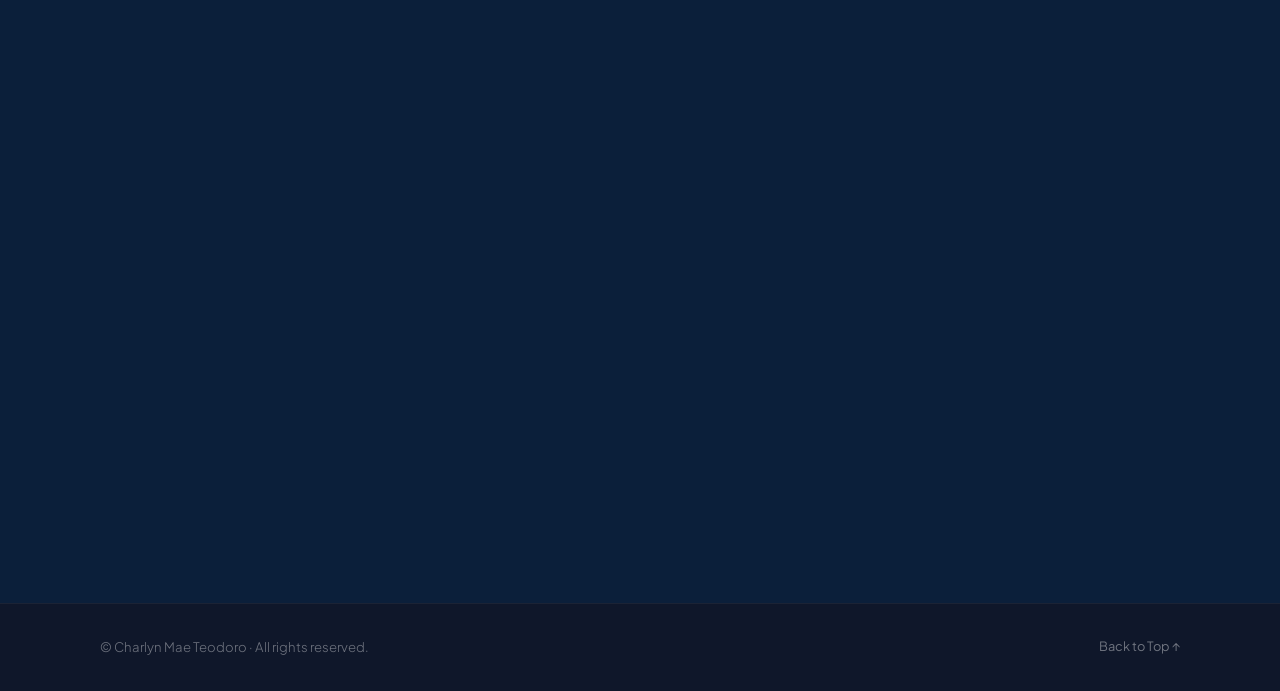
==== commit 2b3312d2: "Add new index.html file" ====
--- a/index.html
+++ b/index.html
@@ -1,2078 +1,772 @@
 <!DOCTYPE html>
+
 <html lang="en">
-  <head>
-    <meta charset="UTF-8" />
-    <meta name="viewport" content="width=device-width, initial-scale=1.0" />
-    <meta name="description" content="Charlyn Mae Teodoro - Remote Operations & Medical Administrative Specialist." />
-    <title>Charlyn Mae Teodoro – Medical Virtual Assistant</title>
-    <link href="https://fonts.googleapis.com/css2?family=Cormorant+Garamond:ital,wght@0,300;0,400;0,600;1,300;1,400&family=DM+Sans:wght@300;400;500&display=swap" rel="stylesheet" />
-    <style>
-
-/* ── Reset ── */
-*, *::before, *::after { box-sizing: border-box; margin: 0; padding: 0; }
-html { scroll-behavior: smooth; -webkit-font-smoothing: antialiased; }
-ul { list-style: none; }
-a  { text-decoration: none; }
-
-/* ── Variables ── */
-:root {
-  --ink:        #1c1c1c;
-  --teal:       #3a7d6f;
-  --teal-dark:  #1a4a40;
-  --teal-light: #4a9d8e;
-  --gold:       #b8895a;
-  --cream:      #f4f1ec;
-  --sand:       #e8e3da;
-  --muted:      #6b6560;
-  --white:      #ffffff;
-  --success:    #3d9970;
-
-  --radius-sm: 6px;
-  --radius-md: 12px;
-  --radius-lg: 16px;
-
-  --font-serif: 'Cormorant Garamond', Georgia, serif;
-  --font-sans:  'DM Sans', system-ui, sans-serif;
-
-  --shadow-sm: 0 2px 12px rgba(0,0,0,0.06);
-  --shadow-md: 0 6px 24px rgba(0,0,0,0.09);
-  --t: 0.25s ease;
-}
-
-body {
-  font-family: var(--font-sans);
-  background: var(--cream);
-  color: var(--ink);
-  line-height: 1.7;
-  font-size: 15px;
-  overflow-x: hidden;
-}
-
-/* ── Scroll reveal ── */
-.reveal { opacity: 0; transform: translateY(22px); transition: opacity .6s ease, transform .6s ease; }
-.reveal.visible { opacity: 1; transform: translateY(0); }
-
-/* ── Layout ── */
-.container { max-width: 1100px; margin: 0 auto; padding: 0 2.5rem; }
-section { padding: 6rem 0; }
-
-@media (max-width: 768px) {
-  .container { padding: 0 1.5rem; }
-  section { padding: 4rem 0; }
-}
-
-.section-label {
-  font-size: .7rem; font-weight: 500; letter-spacing: .18em;
-  text-transform: uppercase; color: var(--gold); margin-bottom: .6rem;
-}
-.section-title {
-  font-family: var(--font-serif); font-size: clamp(1.9rem, 3vw, 2.6rem);
-  font-weight: 300; line-height: 1.2; color: var(--ink); margin-bottom: .8rem;
-}
-.section-title em { font-style: italic; color: var(--teal); }
-.divider { width: 44px; height: 2px; background: var(--teal); margin-bottom: 2.5rem; }
-
-/* ============================================================
-   NAVIGATION
-   ============================================================ */
-.nav {
-  position: fixed; top: 0; left: 0; right: 0; z-index: 100;
-  padding: 1.1rem 0; /* Horizontal padding is now handled by .container */
-  background: rgba(244, 241, 236, 0.94);
-  backdrop-filter: blur(14px);
-  border-bottom: 1px solid rgba(0,0,0,0.07);
-}
-      .nav-container {
-  display: flex; 
-  align-items: center; 
-  justify-content: space-between;
-  width: 100%;
-}
-.nav-brand {
-  font-family: var(--font-serif); 
-  font-size: 1.15rem;
-  font-weight: 600; 
-  color: #1c8e83; /* Theme Green */
-  letter-spacing: .02em;
-  transition: color var(--t);
-}
-
-.nav-brand:hover {
-  color: #14665e; /* Darker Green on hover */
-}
-
-.nav-links { 
-  display: flex; 
-  gap: 2.2rem; 
-}
-
-.nav-links a {
-  font-size: .78rem; 
-  font-weight: 400; 
-  letter-spacing: .09em;
-  text-transform: uppercase; 
-  color: var(--muted); 
-  transition: color var(--t);
-}
-
-/* Update this to match your new green theme */
-.nav-links a:hover { 
-  color: #1c8e83; 
-}
-
-/* ── Hamburger Menu ── */
-.nav-toggle {
-  display: none;
-  flex-direction: column;
-  gap: 5px;
-  background: none;
-  border: none;
-  cursor: pointer;
-  padding: 0.5rem;
-  z-index: 101;
-}
-
-.nav-toggle span {
-  width: 24px;
-  height: 2.5px;
-  background: var(--ink);
-  border-radius: 2px;
-  transition: all 0.3s ease;
-}
-
-.nav-toggle.active span:nth-child(1) {
-  transform: rotate(45deg) translate(8px, 8px);
-}
-
-.nav-toggle.active span:nth-child(2) {
-  opacity: 0;
-}
-
-.nav-toggle.active span:nth-child(3) {
-  transform: rotate(-45deg) translate(7px, -7px);
-}
-
-.nav-links.mobile-active {
-  display: flex !important;
-}
-
-/* ============================================================
-   HERO — full-width sage green, single-column stacked layout
-   ============================================================ */
-
-/* ── Hero Section ── */
-/* Locate this rule in your <style> tag */
-.hero {
-  min-height: 100vh;
-  padding-top: 72px;
-  background: #f8f6f2;   
-  display: flex;
-  align-items: center;
-  position: relative;
-  overflow: hidden;
-}
-
-/* This container is what creates the 2-column split */
-.hero-flex-container {
-  display: flex;
-  align-items: center;
-  justify-content: space-between;
-  gap: 4rem;
-  width: 100%;
-  flex-wrap: wrap;
-}
-
-.hero-content {
-  position: relative; 
-  z-index: 2;
-  flex: 1.2;
-  max-width: 600px;
-  padding: 0;
-  min-width: 280px;
-}
-
-.hero-stats {
-  position: relative; 
-  z-index: 2;
-  flex: 1;
-  max-width: 480px;
-  display: flex;
-  flex-direction: column;
-  gap: 1rem;
-  min-width: 280px;
-}
-
-/* Mobile responsive adjustments */
-@media (max-width: 768px) {
-  .hero-flex-container {
-    flex-direction: column;
-    gap: 2.5rem;
-  }
-  
-  .hero-content {
-    flex: 1;
-    max-width: 100%;
-  }
-  
-  .hero-stats {
-    flex: 1;
-    max-width: 100%;
-    width: 100%;
-  }
-  
-  .hero-stat-card {
-    width: 100% !important;
-  }
-}
-
-/* ── Elements ── */
-.hero-badge {
-  display: inline-flex; align-items: center; gap: .55rem;
-  background: rgba(255,255,255,0.48);
-  border: 1px solid rgba(58,125,111,0.28);
-  color: var(--teal-dark);
-  padding: .38rem 1.1rem; border-radius: 100px;
-  font-size: .7rem; font-weight: 500; letter-spacing: .1em;
-  text-transform: uppercase; margin-bottom: 1.8rem;
-  backdrop-filter: blur(6px);
-}
-
-.badge-dot {
-  width: 7px; height: 7px; border-radius: 50%;
-  background: var(--success);
-  animation: bdot 2.2s infinite;
-}
-
-@keyframes bdot {
-  0%,100% { opacity:1; transform:scale(1); }
-  50%      { opacity:.55; transform:scale(1.35); }
-}
-
-.hero h1 {
-  font-family: var(--font-serif);
-  font-size: clamp(2.5rem, 5vw, 4rem);
-  font-weight: 300; 
-  line-height: 1.15;
-  color: var(--ink); 
-  margin-bottom: 1.4rem;
-  max-width: 450px; 
-}
-
-.hero h1 em { 
-  font-style: italic; 
-  color: #3a7d6f;
-}
-
-.hero-intro {
-  font-size: .98rem;
-  color: rgba(28, 28, 28, 0.7);
-  max-width: 500px; 
-  margin-bottom: 2.4rem;
-  line-height: 1.6;
-  margin-bottom: 2.4rem;
-  text-align: left;
-}
-
-.hero-cta { display: flex; gap: 1rem; flex-wrap: wrap; }
-
-/* ── Buttons ── */
-.btn {
-  display: inline-block; padding: .82rem 2rem;
-  font-size: .8rem; font-weight: 500; letter-spacing: .07em;
-  text-transform: uppercase; border-radius: var(--radius-sm);
-  transition: all var(--t); cursor: pointer; border: 2px solid transparent;
-}
-.btn-primary {
-  background: #1c8e83;       
-  border-color: #1c8e83;    
-  
-  color: var(--white);
-}
-.btn-primary:hover { 
-  background: var(--teal-dark); 
-  border-color: var(--teal-dark); 
-}
-
-.btn-secondary {
- background: transparent;
-  color: #1c8e83;
-  border: 1.5px solid #1c8e83;
-}
-.btn-secondary:hover { 
-  background: rgba(28, 142, 131, 0.05); 
-  border-color: #14665e; 
-  color: #14665e;
-}
-
-/* ── Stat Cards & Grid ── */
-.stats-row {
-  display: grid; grid-template-columns: 1fr 1fr; gap: 1rem;
-}
-
-@media (max-width: 768px) {
-  .stats-row {
-    grid-template-columns: 1fr;
-  }
-}
-
-.stat-card {
-  background: #ffffff; 
-  border: 1px solid #e8e3da; 
-  border-radius: var(--radius-lg);
-  padding: 1.9rem 2rem;
-  box-shadow: 0 4px 12px rgba(0,0,0,0.03); /* Soft shadow for depth */
-  transition: transform var(--t), box-shadow var(--t);
-}
-.stat-card:hover { transform: translateY(-3px); box-shadow: var(--shadow-md); }
-
-.stat-num {
-  font-family: var(--font-serif);
-  font-size: 2.8rem; 
-  font-weight: 300;
-  color: #1c8e83; /* Numbers turn green */
-  line-height: 1;
-  margin-bottom: .4rem;
-}
-.stat-label {
-  font-size: .78rem; color: rgba(28,28,28,.62); line-height: 1.45;
-}
-
-/* Availability strip */
-.availability {
-  background: #ffffff; 
-  border: 1px solid #e8e3da;
-  border-radius: var(--radius-md);
-  padding: 1.1rem 1.5rem;
-  display: flex; 
-  align-items: center; 
-  gap: .9rem;
-}
-.avail-dot {
-  width: 10px; height: 10px; border-radius: 50%;
-  background: var(--success); flex-shrink: 0;
-  box-shadow: 0 0 0 3px rgba(61,153,112,.28);
-  animation: avpulse 2s infinite;
-}
-@keyframes avpulse {
-  0%,100% { box-shadow: 0 0 0 3px rgba(61,153,112,.28); }
-  50%      { box-shadow: 0 0 0 8px rgba(61,153,112,.1); }
-}
-.avail-text { font-size: .84rem; color: var(--ink); }
-.avail-text strong { color: var(--teal-dark); }
-
-/* ============================================================
-   ABOUT
-   ============================================================ */
-.about { background: var(--white); }
-
-.about-grid {
-  display: grid; grid-template-columns: 280px 1fr;
-  gap: 4.5rem; align-items: start;
-}
-.about-card {
-  background: var(--cream); border: 1px solid var(--sand);
-  border-radius: var(--radius-lg); padding: 2rem;
-  position: sticky; top: 90px; text-align: center;
-}
-.about-avatar {
-  width: 70px; height: 70px; border-radius: 50%;
-  background: linear-gradient(135deg, var(--teal-dark), var(--teal));
-  color: var(--white); font-family: var(--font-serif);
-  font-size: 1.8rem; font-weight: 600;
-  display: flex; align-items: center; justify-content: center;
-  margin: 0 auto 1rem;
-}
-.about-name { font-family: var(--font-serif); font-size: 1.2rem; font-weight: 600; margin-bottom: .25rem; }
-.about-title { font-size: .78rem; color: var(--teal); margin-bottom: 1.2rem; }
-.about-meta p { font-size: .78rem; color: var(--muted); margin-bottom: .35rem; }
-.about-tags { display: flex; flex-wrap: wrap; gap: .4rem; justify-content: center; margin-top: 1.2rem; }
-.tag {
-  font-size: .68rem; font-weight: 500; color: var(--teal);
-  background: rgba(58,125,111,.08); border: 1px solid rgba(58,125,111,.2);
-  border-radius: 100px; padding: .28rem .7rem;
-}
-.about-content p { color: #555; font-size: .95rem; margin-bottom: 1rem; }
-.highlight {
-  background: rgba(58,125,111,.06); border-left: 3px solid var(--teal);
-  padding: .9rem 1.1rem; border-radius: 0 var(--radius-sm) var(--radius-sm) 0;
-  color: var(--ink) !important; font-style: italic;
-}
-
-/* ============================================================
-   SERVICES
-   ============================================================ */
-.services { background: var(--cream); }
-.services-grid { display: grid; grid-template-columns: repeat(3,1fr); gap: 1.4rem; }
-
-.service-card {
-  background: var(--white); border: 1px solid rgba(0,0,0,.06);
-  border-radius: var(--radius-lg); padding: 2rem;
-  position: relative; overflow: hidden;
-  transition: transform var(--t), box-shadow var(--t);
-}
-.service-card::before {
-  content: ''; position: absolute; top: 0; left: 0; right: 0; height: 3px;
-  background: var(--teal); transform: scaleX(0); transform-origin: left;
-  transition: transform .3s ease;
-}
-.service-card:hover { transform: translateY(-4px); box-shadow: var(--shadow-md); }
-.service-card:hover::before { transform: scaleX(1); }
-
-.service-icon {
-  font-size: 1.6rem; width: 48px; height: 48px;
-  background: rgba(58,125,111,.08); border-radius: var(--radius-sm);
-  display: flex; align-items: center; justify-content: center;
-  margin-bottom: 1.1rem;
-}
-.service-title { font-family: var(--font-serif); font-size: 1.15rem; font-weight: 600; margin-bottom: .75rem; }
-.service-list li {
-  font-size: .82rem; color: var(--muted);
-  padding: .32rem 0 .32rem .85rem;
-  border-bottom: 1px solid rgba(0,0,0,.05);
-  position: relative; line-height: 1.55;
-}
-.service-list li::before { content: '—'; position: absolute; left: 0; color: var(--teal); font-size: .68rem; }
-.service-list li:last-child { border-bottom: none; }
-
-/* ============================================================
-   SKILLS
-   ============================================================ */
-.skills { background: var(--white); }
-.skills-grid { display: grid; grid-template-columns: 1fr 1fr; gap: 3rem; }
-.skill-group-title {
-  font-family: var(--font-serif); font-size: 1.05rem; font-weight: 600;
-  margin-bottom: 1rem; margin-top: 1.6rem;
-  padding-bottom: .5rem; border-bottom: 1px solid var(--sand);
-}
-.skill-group-title:first-child { margin-top: 0; }
-.skill-tags { display: flex; flex-wrap: wrap; gap: .5rem; }
-.skill-tag {
-  font-size: .75rem; color: var(--muted);
-  background: var(--cream); border: 1px solid var(--sand);
-  border-radius: var(--radius-sm); padding: .35rem .85rem;
-  transition: all var(--t);
-}
-.skill-tag:hover { background: rgba(58,125,111,.08); border-color: rgba(58,125,111,.25); color: var(--teal); }
-
-/* ============================================================
-   TOOLS
-   ============================================================ */
-.tools { background: var(--ink); }
-.tools .section-label { color: rgba(184,137,90,.8); }
-.tools .section-title { color: var(--white); }
-.tools .divider { background: var(--gold); }
-.tools-grid { display: grid; grid-template-columns: repeat(4,1fr); gap: .9rem; }
-.tool-card {
-  background: rgba(255,255,255,.05); border: 1px solid rgba(255,255,255,.1);
-  border-radius: var(--radius-md); padding: 1.3rem; text-align: center;
-  transition: all var(--t);
-}
-.tool-card:hover { background: rgba(58,125,111,.2); border-color: rgba(74,157,142,.4); transform: translateY(-2px); }
-.tool-name { font-size: .88rem; font-weight: 500; color: var(--white); margin-bottom: .2rem; }
-.tool-type { font-size: .7rem; color: rgba(255,255,255,.42); }
-
-/* ============================================================
-   PORTFOLIO
-   ============================================================ */
-.portfolio { background: var(--cream); }
-.portfolio-grid { display: grid; grid-template-columns: repeat(auto-fit, minmax(340px, 1fr)); gap: 2rem; }
-.portfolio-card {
-  background: var(--white);
-  border: 1px solid var(--sand);
-  border-radius: var(--radius-lg);
-  padding: 2rem;
-  transition: all var(--t);
-  display: flex;
-  flex-direction: column;
-}
-.portfolio-card:hover {
-  transform: translateY(-4px);
-  box-shadow: var(--shadow-md);
-  border-color: var(--teal-light);
-}
-.portfolio-header {
-  margin-bottom: 1.2rem;
-  padding-bottom: 1.2rem;
-  border-bottom: 2px solid var(--sand);
-}
-.portfolio-title {
-  font-family: var(--font-serif);
-  font-size: 1.3rem;
-  font-weight: 400;
-  color: var(--ink);
-  margin-bottom: 0.4rem;
-}
-.portfolio-url {
-  font-size: 0.75rem;
-  color: var(--teal);
-  font-weight: 500;
-  letter-spacing: 0.05em;
-}
-.portfolio-desc {
-  font-size: 0.95rem;
-  color: var(--muted);
-  line-height: 1.6;
-  margin-bottom: 1.5rem;
-  flex-grow: 1;
-}
-.portfolio-tags {
-  display: flex;
-  flex-wrap: wrap;
-  gap: 0.6rem;
-  margin-bottom: 1.5rem;
-}
-.portfolio-tag {
-  display: inline-block;
-  font-size: 0.7rem;
-  padding: 0.4rem 0.8rem;
-  background: rgba(58, 125, 111, 0.08);
-  color: var(--teal-dark);
-  border-radius: 100px;
-  font-weight: 500;
-  letter-spacing: 0.05em;
-}
-.portfolio-links {
-  display: flex;
-  gap: 1rem;
-  flex-wrap: wrap;
-}
-.portfolio-link {
-  display: inline-flex;
-  align-items: center;
-  gap: 0.5rem;
-  font-size: 0.8rem;
-  font-weight: 500;
-  color: var(--teal);
-  text-decoration: none;
-  transition: all var(--t);
-  padding: 0.6rem 1rem;
-  border: 1px solid var(--teal);
-  border-radius: var(--radius-sm);
-}
-.portfolio-link:hover {
-  background: var(--teal);
-  color: var(--white);
-}
-
-/* ============================================================
-   EXPERTISE MATRIX
-   ============================================================ */
-.expertise { background: var(--cream); }
-.expertise-intro {
-  max-width: 540px;
-  margin-bottom: 3rem;
-}
-.expertise-grid {
-  display: grid;
-  grid-template-columns: 1fr 1fr;
-  gap: 2.5rem;
-  margin-bottom: 3rem;
-}
-.expertise-pillar {
-  background: var(--white);
-  border: 2px solid var(--sand);
-  border-radius: var(--radius-lg);
-  padding: 2.2rem;
-  transition: all var(--t);
-}
-.expertise-pillar:hover {
-  border-color: var(--teal-light);
-  box-shadow: 0 8px 24px rgba(58, 125, 111, 0.12);
-  transform: translateY(-4px);
-}
-.expertise-pillar.healthcare {
-  border-top: 4px solid #e74c3c;
-}
-.expertise-pillar.tech {
-  border-top: 4px solid #3498db;
-}
-.pillar-icon {
-  font-size: 2.2rem;
-  margin-bottom: 0.8rem;
-  display: block;
-}
-.pillar-title {
-  font-family: var(--font-serif);
-  font-size: 1.4rem;
-  font-weight: 400;
-  color: var(--ink);
-  margin-bottom: 0.2rem;
-  line-height: 1.2;
-}
-.pillar-subtitle {
-  font-size: 0.8rem;
-  color: var(--muted);
-  margin-bottom: 1.5rem;
-  letter-spacing: 0.05em;
-  text-transform: uppercase;
-  font-weight: 500;
-}
-.expertise-list {
-  display: flex;
-  flex-direction: column;
-  gap: 0.8rem;
-}
-.expertise-item {
-  display: flex;
-  align-items: flex-start;
-  gap: 0.8rem;
-  font-size: 0.9rem;
-  color: var(--muted);
-  line-height: 1.5;
-}
-.expertise-check {
-  flex-shrink: 0;
-  width: 20px;
-  height: 20px;
-  border-radius: 50%;
-  background: rgba(58, 125, 111, 0.1);
-  display: flex;
-  align-items: center;
-  justify-content: center;
-  font-size: 0.75rem;
-  color: var(--teal);
-  font-weight: 600;
-  margin-top: 2px;
-}
-
-/* Intersection visualization */
-.expertise-intersection {
-  background: linear-gradient(135deg, rgba(231, 76, 60, 0.05) 0%, rgba(52, 152, 219, 0.05) 100%);
-  border: 2px solid var(--sand);
-  border-radius: var(--radius-lg);
-  padding: 2.2rem;
-  text-align: center;
-}
-.intersection-icon {
-  font-size: 3rem;
-  margin-bottom: 1rem;
-}
-.intersection-title {
-  font-family: var(--font-serif);
-  font-size: 1.5rem;
-  font-weight: 400;
-  color: var(--ink);
-  margin-bottom: 0.8rem;
-}
-.intersection-desc {
-  font-size: 0.95rem;
-  color: var(--muted);
-  line-height: 1.6;
-  margin-bottom: 1.5rem;
-}
-.intersection-skills {
-  display: flex;
-  flex-wrap: wrap;
-  gap: 0.6rem;
-  justify-content: center;
-}
-.intersection-badge {
-  display: inline-block;
-  padding: 0.5rem 1rem;
-  background: var(--white);
-  border: 1px solid var(--teal);
-  border-radius: 100px;
-  font-size: 0.75rem;
-  font-weight: 500;
-  color: var(--teal);
-  letter-spacing: 0.05em;
-}
-
-/* ============================================================
-   WORKFLOW OPTIMIZER
-   ============================================================ */
-.optimizer { background: var(--cream); }
-.optimizer-widget input[type="range"] {
-  -webkit-appearance: none;
-  appearance: none;
-  width: 100%;
-  height: 6px;
-  border-radius: 3px;
-  background: var(--sand);
-  outline: none;
-}
-.optimizer-widget input[type="range"]::-webkit-slider-thumb {
-  -webkit-appearance: none;
-  appearance: none;
-  width: 18px;
-  height: 18px;
-  border-radius: 50%;
-  background: #1c8e83;
-  cursor: pointer;
-  box-shadow: 0 2px 6px rgba(28, 142, 131, 0.3);
-  transition: all var(--t);
-}
-.optimizer-widget input[type="range"]::-webkit-slider-thumb:hover {
-  transform: scale(1.15);
-  box-shadow: 0 4px 12px rgba(28, 142, 131, 0.4);
-}
-.optimizer-widget input[type="range"]::-moz-range-thumb {
-  width: 18px;
-  height: 18px;
-  border-radius: 50%;
-  background: #1c8e83;
-  cursor: pointer;
-  border: none;
-  box-shadow: 0 2px 6px rgba(28, 142, 131, 0.3);
-  transition: all var(--t);
-}
-.optimizer-widget input[type="range"]::-moz-range-thumb:hover {
-  transform: scale(1.15);
-  box-shadow: 0 4px 12px rgba(28, 142, 131, 0.4);
-}
-.optimizer-widget input[type="number"] {
-  padding: 0.5rem 0.8rem;
-  border: 1px solid var(--sand);
-  border-radius: var(--radius-sm);
-  font-size: 1rem;
-  color: var(--ink);
-}
-.optimizer-widget select {
-  padding: 0.5rem 0.8rem;
-  border: 1px solid var(--sand);
-  border-radius: var(--radius-sm);
-  font-size: 0.9rem;
-  color: var(--ink);
-  background: var(--white);
-}
-
-/* ============================================================
-   EXPERIENCE
-   ============================================================ */
-.experience { background: var(--cream); }
-.exp-list { display: flex; flex-direction: column; gap: 1.5rem; }
-.exp-card {
-  background: var(--white); border: 1px solid rgba(0,0,0,.06);
-  border-radius: var(--radius-lg); padding: 2rem;
-  display: grid; grid-template-columns: 210px 1fr; gap: 2rem;
-  transition: box-shadow var(--t);
-}
-.exp-card:hover { box-shadow: var(--shadow-sm); }
-.exp-meta { border-right: 1px solid var(--sand); padding-right: 1.8rem; }
-.exp-company { font-family: var(--font-serif); font-size: 1.15rem; font-weight: 600; color: var(--teal); margin-bottom: .25rem; }
-.exp-role { font-size: .82rem; color: var(--ink); margin-bottom: .3rem; }
-.exp-dates { display: block; font-size: .73rem; color: var(--muted); margin-bottom: .7rem; }
-.exp-badge {
-  font-size: .65rem; font-weight: 500; letter-spacing: .05em;
-  color: var(--teal); background: rgba(58,125,111,.08);
-  border: 1px solid rgba(58,125,111,.18); border-radius: 100px;
-  padding: .22rem .65rem; display: inline-block;
-}
-.exp-bullets li {
-  font-size: .85rem; color: #555;
-  padding: .38rem 0 .38rem 1rem;
-  border-bottom: 1px solid rgba(0,0,0,.04);
-  position: relative; line-height: 1.6;
-}
-.exp-bullets li::before { content: '▸'; position: absolute; left: 0; color: var(--teal); font-size: .65rem; top: .55rem; }
-.exp-bullets li:last-child { border-bottom: none; }
-
-/* ============================================================
-   SAMPLES
-   ============================================================ */
-.samples { background: var(--white); }
-.samples-grid { display: grid; grid-template-columns: repeat(3,1fr); gap: 1.4rem; }
-.sample-card {
-  background: var(--cream); border: 1px solid var(--sand);
-  border-radius: var(--radius-lg); padding: 1.8rem;
-  transition: all var(--t);
-}
-.sample-card:hover { box-shadow: var(--shadow-sm); transform: translateY(-2px); }
-.sample-label { font-size: .67rem; letter-spacing: .12em; text-transform: uppercase; color: var(--gold); margin-bottom: .5rem; }
-.sample-title { font-family: var(--font-serif); font-size: 1.15rem; font-weight: 600; margin-bottom: 1rem; }
-.sample-steps li {
-  display: flex; align-items: flex-start; gap: .7rem;
-  font-size: .81rem; color: #555; margin-bottom: .65rem; line-height: 1.5;
-}
-.step-num {
-  flex-shrink: 0; width: 21px; height: 21px; border-radius: 50%;
-  background: var(--teal); color: var(--white);
-  font-size: .62rem; font-weight: 700;
-  display: flex; align-items: center; justify-content: center; margin-top: 1px;
-}
-
-/* ============================================================
-   WHY
-   ============================================================ */
-.why { background: var(--teal-dark); }
-.why .section-label { color: rgba(255,255,255,.55); }
-.why .section-title { color: var(--white); }
-.why .divider { background: rgba(255,255,255,.35); }
-.why-grid { display: grid; grid-template-columns: repeat(3,1fr); gap: 1.4rem; }
-.why-card {
-  background: rgba(255,255,255,.07); border: 1px solid rgba(255,255,255,.13);
-  border-radius: var(--radius-lg); padding: 1.8rem; transition: all var(--t);
-}
-.why-card:hover { background: rgba(255,255,255,.12); transform: translateY(-2px); }
-.why-num { font-family: var(--font-serif); font-size: 2.8rem; font-weight: 300; color: rgba(255,255,255,.18); line-height: 1; margin-bottom: .6rem; }
-.why-title { font-family: var(--font-serif); font-size: 1.05rem; font-weight: 600; color: var(--white); margin-bottom: .55rem; }
-.why-card p { font-size: .84rem; color: rgba(255,255,255,.68); line-height: 1.7; margin-bottom: 0; }
-
-/* ============================================================
-   CONTACT
-   ============================================================ */
-.contact { background: var(--ink); }
-.contact .section-label { color: rgba(184,137,90,.8); }
-.contact .section-title { color: var(--white); text-align: left; }
-.contact-sub { font-size: .92rem; color: rgba(255,255,255,.52); margin-bottom: 2.5rem; text-align: left; }
-
-.contact-form-wrapper {
-  max-width: 600px;
-  background: var(--white);
-  border-radius: var(--radius-lg);
-  padding: 2.5rem;
-}
-
-.contact-form {
-  display: flex;
-  flex-direction: column;
-  gap: 1.5rem;
-}
-
-.form-group {
-  display: flex;
-  flex-direction: column;
-  gap: 0.6rem;
-}
-
-.form-row {
-  display: grid;
-  grid-template-columns: 1fr 1fr;
-  gap: 1.5rem;
-}
-
-.form-group label {
-  font-size: 0.9rem;
-  font-weight: 500;
-  color: var(--ink);
-  letter-spacing: 0.02em;
-}
-
-.contact-form input[type="text"],
-.contact-form input[type="email"],
-.contact-form input[type="tel"],
-.contact-form select,
-.contact-form textarea {
-  padding: 0.75rem 1rem;
-  border: 1px solid var(--sand);
-  border-radius: var(--radius-sm);
-  font-family: var(--font-sans);
-  font-size: 0.95rem;
-  color: var(--ink);
-  background: var(--white);
-  transition: all var(--t);
-}
-
-.contact-form input[type="text"]:focus,
-.contact-form input[type="email"]:focus,
-.contact-form input[type="tel"]:focus,
-.contact-form select:focus,
-.contact-form textarea:focus {
-  outline: none;
-  border-color: #1c8e83;
-  box-shadow: 0 0 0 3px rgba(28, 142, 131, 0.1);
-}
-
-.contact-form select {
-  cursor: pointer;
-}
-
-.contact-form textarea {
-  resize: vertical;
-  line-height: 1.6;
-}
-
-.form-checkbox {
-  flex-direction: row;
-  align-items: flex-start;
-  gap: 0.8rem;
-}
-
-.form-checkbox input[type="checkbox"] {
-  width: 20px;
-  height: 20px;
-  margin-top: 2px;
-  cursor: pointer;
-  accent-color: #1c8e83;
-}
-
-.form-checkbox label {
-  margin: 0;
-  font-weight: 400;
-  font-size: 0.9rem;
-  cursor: pointer;
-  line-height: 1.4;
-}
-
-.contact-links { 
-  display: flex; 
-  gap: 1rem; 
-  flex-wrap: wrap;
-}
-
-.contact-link {
-  display: inline-flex; 
-  align-items: center; 
-  gap: 0.5rem;
-  font-size: 0.85rem; 
-  color: #1c8e83;
-  background: rgba(28, 142, 131, 0.05); 
-  border: 1px solid #1c8e83;
-  border-radius: var(--radius-sm); 
-  padding: 0.7rem 1.2rem; 
-  transition: all var(--t);
-  text-decoration: none;
-}
-
-.contact-link:hover { 
-  background: #1c8e83;
-  color: var(--white);
-  transform: translateY(-2px);
-}
-
-.contact-alternatives {
-  text-align: left;
-}
-
-/* ============================================================
-   RESPONSIVE
-   ============================================================ */
-@media (max-width: 900px) {
-  .nav-toggle { display: flex; }
-  .nav-links { 
-    display: none;
-    position: absolute;
-    top: 100%;
-    left: 0;
-    right: 0;
-    background: rgba(244, 241, 236, 0.98);
-    backdrop-filter: blur(14px);
-    flex-direction: column;
-    gap: 0;
-    padding: 1rem 0;
-    border-bottom: 1px solid rgba(0,0,0,0.07);
-  }
-  .nav-links li { border-top: 1px solid rgba(0,0,0,0.04); }
-  .nav-links li:first-child { border-top: none; }
-  .nav-links a {
-    display: block;
-    padding: 1rem 1.5rem;
-    font-size: 0.75rem;
-  }
-  .hero-content, .hero-stats { padding-left: 2rem; padding-right: 2rem; }
-  .about-grid { grid-template-columns: 1fr; }
-  .about-card { position: static; }
-  .services-grid, .samples-grid, .why-grid { grid-template-columns: 1fr; }
-  .expertise-grid { grid-template-columns: 1fr; }
-  .portfolio-grid { grid-template-columns: 1fr; }
-  .tools-grid { grid-template-columns: repeat(2,1fr); }
-  .optimizer-widget > div > div:nth-child(2) { grid-template-columns: 1fr; }
-  .exp-card { grid-template-columns: 1fr; }
-  .exp-meta { border-right: none; border-bottom: 1px solid var(--sand); padding-right: 0; padding-bottom: 1rem; margin-bottom: 1rem; }
-  .skills-grid { grid-template-columns: 1fr; }
-  section { padding: 4rem 0; }
-}
-
-@media (max-width: 600px) {
-  .nav { padding: .9rem 1.2rem; }
-  .hero-content { padding: 3.5rem 1.2rem 2rem; }
-  .hero-stats { padding: 0 1.2rem 3rem; }
-  .stats-row { grid-template-columns: 1fr 1fr; }
-  .hero-cta { flex-direction: column; }
-  .btn { width: 100%; text-align: center; }
-  .container { padding: 0 1.2rem; }
-  .tools-grid { grid-template-columns: 1fr 1fr; }
-  .why-grid { grid-template-columns: 1fr; }
-  .form-row { grid-template-columns: 1fr; }
-  .contact-form-wrapper { padding: 1.5rem; }
-  section { padding: 3rem 0; }
-}
-
-/* ============================================================
-   SCROLL BUTTON
-   ============================================================ */      
-.scroll-top-btn {
-  position: fixed;
-  bottom: 30px;
-  right: 30px;
-  width: 46px;
-  height: 46px;
-  background-color: #ffffff;
-  color: #3a7d6f; /* Using your 'detail-obsessed' green */
-  border: 1px solid #e8e3da; 
-  border-radius: 50%;
-  cursor: pointer;
-  display: flex;
-  align-items: center;
-  justify-content: center;
-  box-shadow: 0 4px 12px rgba(0,0,0,0.1);
-  z-index: 1000;
-  opacity: 0;
-  visibility: hidden;
-  transition: all 0.3s ease;
-}
-
-.scroll-top-btn.show {
-  opacity: 1;
-  visibility: visible;
-}
-
-/* ============================================================
-   STICKY CTA BUTTON
-   ============================================================ */
-.sticky-cta {
-  position: fixed;
-  bottom: 30px;
-  left: 30px;
-  background: linear-gradient(135deg, #1c8e83 0%, #3a7d6f 100%);
-  color: var(--white);
-  padding: 0.9rem 1.4rem;
-  border-radius: var(--radius-md);
-  font-size: 0.8rem;
-  font-weight: 500;
-  letter-spacing: 0.07em;
-  text-transform: uppercase;
-  border: none;
-  cursor: pointer;
-  box-shadow: 0 6px 20px rgba(28, 142, 131, 0.25);
-  z-index: 999;
-  opacity: 0;
-  visibility: hidden;
-  transition: all 0.3s ease;
-  display: flex;
-  align-items: center;
-  gap: 0.6rem;
-  text-decoration: none;
-}
-
-.sticky-cta.show {
-  opacity: 1;
-  visibility: visible;
-}
-
-.sticky-cta:hover {
-  transform: translateY(-3px);
-  box-shadow: 0 8px 28px rgba(28, 142, 131, 0.35);
-  background: linear-gradient(135deg, #14665e 0%, #0f4a42 100%);
-}
-
-/* Mobile adjustments for sticky buttons */
-@media (max-width: 600px) {
-  .sticky-cta {
-    bottom: 90px;
-    left: 50%;
-    transform: translateX(-50%);
-    padding: 0.75rem 1.2rem;
-    font-size: 0.75rem;
-  }
-
-  .sticky-cta.show {
-    transform: translateX(-50%) translateY(0);
-  }
-
-  .scroll-top-btn {
-    bottom: 20px;
-    right: 20px;
-    width: 40px;
-    height: 40px;
-  }
-}
-
-.scroll-top-btn:hover {
-  background-color: #3a7d6f;
-  color: #ffffff;
-  transform: translateY(-3px);
-}
-
-/* 1. Center the entire section on the page */
-#contact .container {
-  display: flex;
-  flex-direction: column;
-  align-items: center; /* This centers the "boxes" themselves */
-  justify-content: center;
-}
-
-/* 2. Fix the header alignment to the left */
-#contact .reveal:first-child {
-  width: 100%;
-  max-width: 540px;
-  margin-left: auto;
-  margin-right: auto;
-  text-align: left; /* Forces the text to stay left */
-}
-
-/* 3. Ensure the form also stays centered but labels are left-aligned */
-.contact-form-wrapper {
-  width: 100%;
-  max-width: 540px;
-  margin: 0 auto;
-  text-align: left;
-}
-
-/* 4. Center the footer links (Email, Phone, LinkedIn) */
-.contact-links {
-  display: flex;
-  justify-content: center;
-  gap: 1.5rem;
-  flex-wrap: wrap;
-}
-/* Fix for the contact form overlap and centering */
-
-#contact .container {
-  display: flex;
-  flex-direction: column;
-  align-items: center; 
-}
-
-#contact .reveal:first-child {
-  width: 100%;
-  max-width: 540px;
-  margin-left: auto;
-  margin-right: auto;
-  text-align: left;
-}
-
-.contact-form-wrapper {
-  width: 100%;
-  max-width: 540px; 
-  margin: 0 auto;
-}
-
-.form-row {
-  display: flex;
-  gap: 1.5rem;
-  width: 100%;
-}
-
-/* This is the specific fix for your screenshot overlap */
-.form-row .form-group {
-  flex: 1;
-  min-width: 0; 
-}
-
-/* Ensure the dropdowns/inputs don't grow past their container */
-.form-group select, 
-.form-group input {
-  width: 100%;
-  display: block;
-}
-
-@media (max-width: 600px) {
-  .form-row {
-    flex-direction: column;
-    gap: 0;
-  }
-}
-/* Update Footer to match dark background */
-.footer {
-  background-color: #1c1c1c; /* Match your '--ink' or dark background color */
-  padding: 4rem 0 2rem;
-  border-top: 1px solid rgba(255, 255, 255, 0.05);
-  margin-top: 0; /* Remove any gap between contact section and footer */
-  width: 100%;
-}
-
-.footer-content p {
-  color: rgba(255, 255, 255, 0.6); /* Makes the text readable on dark */
-  font-size: 0.85rem;
-}
-
-.footer-bottom-links {
-  margin-left: auto;
-}
-      .footer-content {
-  display: flex;
-  justify-content: space-between;
-  width: 100%;
-}
-
-.footer-bottom-links a:hover {
-  opacity: 1;
-}
-
-/* Ensure the sticky CTA doesn't cover the footer text on mobile */
-@media (max-width: 768px) {
-  .footer {
-    padding-bottom: 5rem; /* Extra space so the sticky button doesn't hide your name */
-  }
-}
-      .site-footer__copy {
-  color: rgba(255, 255, 255, 0.7) !important; /* Light gray */
-}
-
-#footer-year {
-  color: #ffffff !important; /* Bright white for the year */
-  display: inline;
-  margin-right: 4px;
-}
-    </style>
-  </head>
-
-  <body>
-
-    <!-- Navigation -->
-    <nav class="nav">
-  <div class="container nav-container">
-    <div class="nav-brand">Charlyn Mae Teodoro</div>
-    <button class="nav-toggle" id="navToggle" aria-label="Toggle navigation menu">
-      <span></span>
-      <span></span>
-      <span></span>
-    </button>
-    <ul class="nav-links" id="navLinks">
-      <li><a href="#home">Home</a></li>
-      <li><a href="#about">About</a></li>
-      <li><a href="#services">Services</a></li>
-      <li><a href="#expertise">Expertise</a></li>
-      <li><a href="#portfolio">Portfolio</a></li>
-      <li><a href="#optimizer">Savings Calculator</a></li>
-      <li><a href="#contact">Contact</a></li>
-    </ul>
-  </div>
-</nav>
-
-    <!-- Hero -->
-   <section class="hero" id="home" aria-label="Hero introduction">
-  <div class="container">
-    <div class="hero-flex-container">
-      
-      <div class="hero-content">
+<head>
+  <meta charset="UTF-8" />
+  <meta name="viewport" content="width=device-width, initial-scale=1.0" />
+  <meta name="description" content="Charlyn Mae Teodoro — Remote Operations & Medical Administrative Specialist. HIPAA-compliant healthcare VA supporting clinics and remote teams." />
+  <title>Charlyn Mae Teodoro — Medical Virtual Assistant</title>
+  <link rel="preconnect" href="https://fonts.googleapis.com" />
+  <link rel="preconnect" href="https://fonts.gstatic.com" crossorigin />
+  <link href="https://fonts.googleapis.com/css2?family=Playfair+Display:ital,wght@0,400;0,600;1,400&family=Plus+Jakarta+Sans:wght@300;400;500;600&family=JetBrains+Mono:wght@400;500&display=swap" rel="stylesheet" />
+  <link rel="stylesheet" href="assets/css/styles.css" />
+</head>
+<body>
+
+  <!-- ══ HEADER / NAV ══ -->
+
+  <header class="site-header" id="site-header">
+    <div class="container nav-container">
+      <a href="#home" class="nav-brand">
+        <span class="brand-initials">CM</span>
+        <span class="brand-name">Charlyn Mae Teodoro</span>
+      </a>
+      <button class="nav-toggle" id="navToggle" aria-label="Toggle navigation">
+        <span></span><span></span><span></span>
+      </button>
+      <nav class="nav-links" id="navLinks" aria-label="Primary navigation">
+        <a href="#home">Home</a>
+        <a href="#about">About</a>
+        <a href="#services">Services</a>
+        <a href="#expertise">Expertise</a>
+        <a href="#portfolio">Portfolio</a>
+        <a href="#workflows">Workflows</a>
+        <a href="#contact" class="nav-cta">Work With Me</a>
+      </nav>
+    </div>
+  </header>
+
+  <!-- ══ HERO ══ -->
+
+  <section class="hero" id="home">
+    <div class="hero-bg-grid" aria-hidden="true"></div>
+    <div class="hero-orb hero-orb-1" aria-hidden="true"></div>
+    <div class="hero-orb hero-orb-2" aria-hidden="true"></div>
+    <div class="container hero-inner">
+      <div class="hero-content reveal-up">
         <div class="hero-badge">
-          <span class="badge-dot"></span>
+          <span class="pulse-dot"></span>
           Available for Remote Work
         </div>
-        <h1>Your <em>reliable</em> remote partner for healthcare admin &amp; support</h1>
-        <p class="hero-intro">I'm Charlyn — a Remote Operations & Medical Administrative Specialist with 6+ years of experience supporting business operations across the healthcare, telecommunications, and insurance sectors</p>
-        <div class="hero-cta">
+        <h1 class="hero-headline">
+          Your <em>reliable</em> remote partner<br/>for healthcare admin &amp; support
+        </h1>
+        <p class="hero-sub">
+          I'm Charlyn — a Remote Operations &amp; Medical Administrative Specialist with 6+ years supporting healthcare, telecommunications, and insurance operations.
+        </p>
+        <div class="hero-actions">
           <a href="#contact" class="btn btn-primary">Work With Me</a>
-          <a href="#services" class="btn btn-secondary">See My Services</a>
-        </div>
-      </div>
-
-      <div class="hero-stats">
-        <div class="stats-row">
-          <article class="stat-card">
-            <div class="stat-num">6+</div>
-            <p class="stat-label">Years of professional experience</p>
-          </article>
-          <article class="stat-card">
-            <div class="stat-num">3</div>
-            <p class="stat-label">Industries: Healthcare, BPO, Telecom</p>
-          </article>
-        </div>
-        <div class="stats-row">
-          <article class="stat-card">
-            <div class="stat-num">100%</div>
-            <p class="stat-label">Remote-ready &amp; HIPAA-compliant</p>
-          </article>
-          <article class="stat-card">
-            <div class="stat-num">4</div>
-            <p class="stat-label">Healthcare certifications earned</p>
-          </article>
-        </div>
-        <div class="availability">
-          <div class="avail-dot"></div>
-          <p class="avail-text"><strong>Open to new clients</strong> — Full-time or part-time remote roles welcome</p>
-        </div>
-      </div>
-
-    </div> </div> </section>
-
-    <!-- About -->
-    <section class="about" id="about">
-      <div class="container">
-        <div class="about-grid reveal">
-          <aside class="about-card">
-            <div class="about-avatar">C</div>
-            <h3 class="about-name">Charlyn Mae Teodoro</h3>
-            <p class="about-title">Medical VA &amp; Healthcare Admin Specialist</p>
-            <div class="about-meta">
-              <p>📍 Iloilo, Philippines</p>
-              <p>🕐 Available across US, AU &amp; UK time zones</p>
-              <p>🎓 BS Information Technology</p>
-            </div>
-            <div class="about-tags">
-              <span class="tag">Prior Authorizations</span>
-              <span class="tag">EMR/EHR</span>
-              <span class="tag">HIPAA</span>
-              <span class="tag">Patient Coordination</span>
-              <span class="tag">Insurance Verification</span>
-            </div>
-          </aside>
-          <article class="about-content">
-            <div class="section-label">About Me</div>
-            <h2 class="section-title">Organized, dependable, and <em>detail-obsessed</em></h2>
-            <div class="divider"></div>
-          <p>I started my career in healthcare operations at Accenture, where I spent over 3 years and 5 months administratively processing prior authorizations for Medicare Part D — navigating complex insurance policies, coordinating between providers and pharmacies, and ensuring patients received the coverage they needed without unnecessary delays.</p>
-            <p>After building a strong foundation in the BPO industry — handling high-volume voice, email, and chat support for major telecommunications clients at TTEC and Transcom — I transitioned into freelance medical VA work, supporting multi-site healthcare clients with scheduling, EMR management, and insurance coordination.</p>
-            <p>What sets me apart is my combination of healthcare knowledge, call center discipline, and a system-builder mindset. I'm used to fast-paced, high-accountability environments where accuracy isn't optional. I bring that same standard to every task — whether it's processing an authorization, updating a patient chart, or managing an overflowing inbox.</p>
-            <p class="highlight">I'm based in the Philippines and available to work during US, AU, or UK business hours. I'm HIPAA-compliant, self-directed, and ready to become a dependable part of your team.</p>
-          </article>
-        </div>
-      </div>
-    </section>
-
-    <!-- Services -->
-    <section class="services" id="services">
-      <div class="container">
-        <div class="reveal" style="max-width:540px;margin-bottom:2.5rem">
-          <div class="section-label">What I Do</div>
-          <h2 class="section-title">Services built for <em>busy clinics &amp; remote teams</em></h2>
-          <div class="divider"></div>
-        </div>
-        <div class="services-grid reveal">
-          <article class="service-card">
-            <div class="service-icon">🏥</div>
-            <h3 class="service-title">Medical &amp; Healthcare Support</h3>
-            <ul class="service-list">
-              <li>Prior authorization processing (medications, procedures, diagnostics)</li>
-              <li>Insurance eligibility &amp; benefits verification</li>
-              <li>EMR/EHR data entry, chart reviews &amp; pre-visit prep (Tebra, Practice Fusion)</li>
-              <li>Medical billing support &amp; claims coordination</li>
-              <li>Referral intake &amp; fax/email queue management</li>
-              <li>HIPAA-compliant documentation &amp; communication</li>
-            </ul>
-          </article>
-          <article class="service-card">
-            <div class="service-icon">📅</div>
-            <h3 class="service-title">Administrative Support</h3>
-            <ul class="service-list">
-              <li>Patient scheduling &amp; appointment coordination</li>
-              <li>Calendar &amp; inbox management</li>
-              <li>Data entry, filing &amp; record maintenance</li>
-              <li>Multi-site coordination &amp; follow-up tracking</li>
-              <li>Document preparation &amp; workflow organization</li>
-              <li>Same-day intake processing &amp; urgent request escalation</li>
-            </ul>
-          </article>
-          <article class="service-card">
-            <div class="service-icon">🎧</div>
-            <h3 class="service-title">Customer &amp; Client Support</h3>
-            <ul class="service-list">
-              <li>Inbound voice, email &amp; live chat support</li>
-              <li>Billing inquiries &amp; account issue resolution</li>
-              <li>Patient &amp; client communication with empathy and clarity</li>
-              <li>Escalation handling &amp; issue tracking</li>
-              <li>CRM data updates &amp; account management</li>
-              <li>Retention support &amp; follow-up outreach</li>
-            </ul>
-          </article>
-        </div>
-      </div>
-    </section>
-
-    <!-- Skills -->
-    <section class="skills" id="skills">
-      <div class="container">
-        <div class="reveal" style="max-width:480px;margin-bottom:2.5rem">
-          <div class="section-label">Capabilities</div>
-          <h2 class="section-title">Skills that get <em>the job done right</em></h2>
-          <div class="divider"></div>
-        </div>
-        <div class="skills-grid reveal">
-          <div>
-            <h3 class="skill-group-title">Healthcare &amp; Clinical Admin</h3>
-            <div class="skill-tags">
-              <span class="skill-tag">Prior Authorizations</span>
-              <span class="skill-tag">Insurance Verification</span>
-              <span class="skill-tag">Benefits Summaries</span>
-              <span class="skill-tag">Claims Coordination</span>
-              <span class="skill-tag">Patient Scheduling</span>
-              <span class="skill-tag">Chart Reviews</span>
-              <span class="skill-tag">Medical Billing Support</span>
-              <span class="skill-tag">HIPAA Compliance</span>
-              <span class="skill-tag">Referral Management</span>
-            </div>
-            <h3 class="skill-group-title">Customer Support</h3>
-            <div class="skill-tags">
-              <span class="skill-tag">Voice / Phone Support</span>
-              <span class="skill-tag">Email Management</span>
-              <span class="skill-tag">Live Chat</span>
-              <span class="skill-tag">Escalation Handling</span>
-              <span class="skill-tag">Account Management</span>
-              <span class="skill-tag">Upselling &amp; Retention</span>
-            </div>
-          </div>
-          <div>
-            <h3 class="skill-group-title">Soft Skills</h3>
-            <div class="skill-tags">
-              <span class="skill-tag">Empathetic Communication</span>
-              <span class="skill-tag">Attention to Detail</span>
-              <span class="skill-tag">Time Management</span>
-              <span class="skill-tag">Multi-Tasking</span>
-              <span class="skill-tag">Problem Solving</span>
-              <span class="skill-tag">Self-Directed / Remote-Ready</span>
-              <span class="skill-tag">Deadline-Oriented</span>
-              <span class="skill-tag">Professional Written Comm.</span>
-            </div>
-            <h3 class="skill-group-title">Administrative</h3>
-            <div class="skill-tags">
-              <span class="skill-tag">Data Entry &amp; Accuracy</span>
-              <span class="skill-tag">Workflow Management</span>
-              <span class="skill-tag">Queue Management</span>
-              <span class="skill-tag">Document Organization</span>
-              <span class="skill-tag">Multi-System Navigation</span>
-            </div>
-          </div>
-        </div>
-      </div>
-    </section>
-
-    <!-- Tools -->
-    <section class="tools">
-      <div class="container">
-        <div class="reveal" style="max-width:480px;margin-bottom:2.5rem">
-          <div class="section-label">Tech Stack</div>
-          <h2 class="section-title">Tools &amp; <em>Systems I Work In</em></h2>
-          <div class="divider"></div>
-        </div>
-        <div class="tools-grid reveal">
-          <article class="tool-card"><div class="tool-name">Tebra</div><p class="tool-type">EMR / Practice Mgmt</p></article>
-          <article class="tool-card"><div class="tool-name">Practice Fusion</div><p class="tool-type">EMR / EHR</p></article>
-          <article class="tool-card"><div class="tool-name">Google Workspace</div><p class="tool-type">Docs, Sheets, Gmail, Drive</p></article>
-          <article class="tool-card"><div class="tool-name">Microsoft Office</div><p class="tool-type">Word, Excel, Outlook</p></article>
-          <article class="tool-card"><div class="tool-name">CRM Systems</div><p class="tool-type">Account &amp; Client Mgmt</p></article>
-          <article class="tool-card"><div class="tool-name">Fax &amp; Email Platforms</div><p class="tool-type">eFax, SRFax, email tools</p></article>
-          <article class="tool-card"><div class="tool-name">Zoom / Teams</div><p class="tool-type">Video &amp; Communication</p></article>
-          <article class="tool-card"><div class="tool-name">Slack / Messaging</div><p class="tool-type">Team Collaboration</p></article>
-        </div>
-      </div>
-    </section>
-
-    <!-- Expertise Matrix -->
-    <section class="expertise" id="expertise">
-      <div class="container">
-        <div class="reveal expertise-intro">
-          <div class="section-label">My Strengths</div>
-          <h2 class="section-title">Where <em>healthcare &amp; technology</em> meet</h2>
-          <div class="divider"></div>
-          <p style="font-size:.88rem;color:var(--muted)">I'm not a generalist VA or a developer trying to understand healthcare. I combine deep healthcare operations knowledge with legitimate web development and automation skills.</p>
-        </div>
-
-        <div class="expertise-grid reveal">
-          <!-- Healthcare Pillar -->
-          <article class="expertise-pillar healthcare">
-            <span class="pillar-icon">🏥</span>
-            <h3 class="pillar-title">Healthcare Operations</h3>
-            <p class="pillar-subtitle">Clinical & Admin Support</p>
-            <ul class="expertise-list">
-              <li class="expertise-item">
-                <span class="expertise-check">✓</span>
-                <span><strong>Prior Authorization Workflows:</strong> Medicare Part D, payer guidelines, compliance</span>
-              </li>
-              <li class="expertise-item">
-                <span class="expertise-check">✓</span>
-                <span><strong>EMR/EHR Systems:</strong> Tebra, Practice Fusion, chart management, patient data integrity</span>
-              </li>
-              <li class="expertise-item">
-                <span class="expertise-check">✓</span>
-                <span><strong>Insurance Operations:</strong> Eligibility verification, benefits summaries, claims coordination</span>
-              </li>
-              <li class="expertise-item">
-                <span class="expertise-check">✓</span>
-                <span><strong>HIPAA Compliance:</strong> Data handling, security, patient privacy best practices</span>
-              </li>
-              <li class="expertise-item">
-                <span class="expertise-check">✓</span>
-                <span><strong>Patient Coordination:</strong> Scheduling, follow-up, communication with empathy</span>
-              </li>
-              <li class="expertise-item">
-                <span class="expertise-check">✓</span>
-                <span><strong>BPO Excellence:</strong> High-volume processing, accuracy standards, quality control</span>
-              </li>
-            </ul>
-          </article>
-
-          <!-- Technology Pillar -->
-          <article class="expertise-pillar tech">
-            <span class="pillar-icon">💻</span>
-            <h3 class="pillar-title">Web Development &amp; Automation</h3>
-            <p class="pillar-subtitle">Hands-On Builder, Not Theoretical</p>
-            <ul class="expertise-list">
-              <li class="expertise-item">
-                <span class="expertise-check">✓</span>
-                <span><strong>Frontend Development:</strong> HTML/CSS/JavaScript, responsive design, accessibility</span>
-              </li>
-              <li class="expertise-item">
-                <span class="expertise-check">✓</span>
-                <span><strong>CMS & Static Sites:</strong> Pages CMS, Decap CMS, Markdown-based content management</span>
-              </li>
-              <li class="expertise-item">
-                <span class="expertise-check">✓</span>
-                <span><strong>Deployment & Infrastructure:</strong> Cloudflare Pages, GitHub, version control, CI/CD</span>
-              </li>
-              <li class="expertise-item">
-                <span class="expertise-check">✓</span>
-                <span><strong>Forms & Data Capture:</strong> Formspree, custom form handling, email integration</span>
-              </li>
-              <li class="expertise-item">
-                <span class="expertise-check">✓</span>
-                <span><strong>Workflow Automation:</strong> AI tools, scripting, productivity optimization</span>
-              </li>
-              <li class="expertise-item">
-                <span class="expertise-check">✓</span>
-                <span><strong>Performance & SEO:</strong> Site optimization, accessibility standards, user experience</span>
-              </li>
-            </ul>
-          </article>
-        </div>
-
-        <!-- Intersection / Unique Value -->
-        <div class="reveal">
-          <article class="expertise-intersection">
-            <span class="intersection-icon">🎯</span>
-            <h3 class="intersection-title">Your Competitive Edge</h3>
-            <p class="intersection-desc">When you hire me, you're not choosing between a VA who codes or a developer who understands healthcare. You're getting someone who deeply understands healthcare operations <em>and</em> can build systems to optimize them.</p>
-            <div class="intersection-skills">
-              <span class="intersection-badge">End-to-End Healthcare Solutions</span>
-              <span class="intersection-badge">Automation-First Mindset</span>
-              <span class="intersection-badge">Systems Thinking + Healthcare Compliance</span>
-              <span class="intersection-badge">Proven Execution</span>
-            </div>
-          </article>
-        </div>
-      </div>
-    </section>
-
-    <!-- Portfolio -->
-    <section class="portfolio" id="portfolio">
-      <div class="container">
-        <div class="reveal" style="max-width:540px;margin-bottom:2.5rem">
-          <div class="section-label">My Work</div>
-          <h2 class="section-title">Projects that <em>demonstrate my skills</em></h2>
-          <div class="divider"></div>
-          <p style="font-size:.88rem;color:var(--muted)">I don't just talk about web development — I ship real projects. Here's what I've built using modern tools and best practices.</p>
-        </div>
-        <div class="portfolio-grid reveal">
-          <!-- AMOPH Project -->
-          <article class="portfolio-card">
-            <div class="portfolio-header">
-              <h3 class="portfolio-title">Ancient Martinist Order Philippines</h3>
-              <div class="portfolio-url">amoph.org</div>
-            </div>
-            <p class="portfolio-desc">Modern, responsive website for a nonprofit organization. Built with static site generation, content management system integration, and form handling. Features SEO optimization, mobile-first design, and automated deployment.</p>
-            <div class="portfolio-tags">
-              <span class="portfolio-tag">Pages CMS</span>
-              <span class="portfolio-tag">HTML/CSS/JS</span>
-              <span class="portfolio-tag">Cloudflare Pages</span>
-              <span class="portfolio-tag">GitHub</span>
-              <span class="portfolio-tag">Formspree</span>
-              <span class="portfolio-tag">Responsive Design</span>
-            </div>
-            <div class="portfolio-links">
-              <a href="https://amoph.org" target="_blank" rel="noopener noreferrer" class="portfolio-link">🌐 View Live</a>
-              </div>
-          </article>
-
-          <!-- AMOPH Blog Project -->
-          <article class="portfolio-card">
-            <div class="portfolio-header">
-              <h3 class="portfolio-title">AMOPH Community Blog</h3>
-              <div class="portfolio-url">blog.amoph.org</div>
-            </div>
-           <p class="portfolio-desc">
-Dedicated blogging platform for nonprofit community engagement. Custom-built using Eleventy (11ty) with color-coded branding, optimized for mobile viewing, and designed for ease-of-use by non-technical content creators.
-</p><div class="portfolio-tags">
-              <span class="portfolio-tag">Eleventy (11ty)</span>
-              <span class="portfolio-tag">Custom CSS</span>
-              <span class="portfolio-tag">Brand Design</span>
-              <span class="portfolio-tag">Content Strategy</span>
-              <span class="portfolio-tag">Mobile Optimized</span>
-            </div>
-            <div class="portfolio-links">
-              <a href="https://blog.amoph.org" target="_blank" rel="noopener noreferrer" class="portfolio-link">📝 View Blog</a>
-            </div>
-          </article>
-
-          <!-- This Portfolio Site -->
-          <article class="portfolio-card">
-            <div class="portfolio-header">
-              <h3 class="portfolio-title">Professional Portfolio</h3>
-              <div class="portfolio-url">This Website</div>
-            </div>
-            <p class="portfolio-desc">Custom-built portfolio showcasing healthcare & IT expertise. Features smooth animations, mobile-responsive design, interactive elements, sticky CTA button, and optimized for lead generation and search visibility.</p>
-            <div class="portfolio-tags">
-              <span class="portfolio-tag">HTML/CSS/JS</span>
-              <span class="portfolio-tag">Responsive</span>
-              <span class="portfolio-tag">UX Optimized</span>
-              <span class="portfolio-tag">Accessibility</span>
-              <span class="portfolio-tag">Performance</span>
-            </div>
-            <div class="portfolio-links">
-              <a href="#home" class="portfolio-link">🏠 View Site</a>
-            </div>
-          </article>
-        </div>
-      </div>
-    </section>
-
-    <!-- Experience -->
-    <section class="experience" id="experience">
-  <div class="container">
-    <div class="reveal" style="max-width:480px;margin-bottom:2.5rem">
-      <div class="section-label">Work History</div>
-      <h2 class="section-title">Experience that <em>speaks for itself</em></h2>
-      <div class="divider"></div>
-    </div>
-
-    <!-- ❌ removed "reveal" here -->
-    <div class="exp-list">
-
-      <!-- ✅ added "reveal" here -->
-      <article class="exp-card reveal">
-        <div class="exp-meta">
-          <h3 class="exp-company">Accenture</h3>
-          <p class="exp-role">Business Process Associate — Prior Authorizations</p>
-          <time class="exp-dates">Aug 2018 – Dec 2021 · Manila</time>
-          <span class="exp-badge">Healthcare BPO</span>
-        </div>
-        <ul class="exp-bullets">
-          <li>Processed high-volume Part D prior authorizations in compliance with Medicare and payer-specific guidelines.</li>
-          <li>Verified eligibility and prescription coverage; coordinated with providers, pharmacies, and members for timely approvals.</li>
-          <li>Prepared medical, dental, and vision benefit summaries per client elections and state mandates.</li>
-          <li>Managed health insurance accounts — creating and updating member information, resolving billing and claims inquiries.</li>
-          <li>Maintained strict HIPAA compliance while handling sensitive patient and insurance data across interconnected systems.</li>
-        </ul>
-      </article>
-
-      <article class="exp-card reveal">
-        <div class="exp-meta">
-          <h3 class="exp-company">Freelance</h3>
-          <p class="exp-role">Medical Virtual Assistant</p>
-          <time class="exp-dates">Mar 2025 – Jul 2025 · Remote</time>
-          <span class="exp-badge">Healthcare VA</span>
-        </div>
-        <ul class="exp-bullets">
-          <li>Coordinated patient appointments, procedures, and follow-ups across multiple clinic sites with zero scheduling gaps.</li>
-          <li>Processed insurance eligibility, benefits checks, and prior authorizations — consistently meeting same-day turnaround.</li>
-          <li>Managed fax and email intake queues for referrals, insurance documents, and patient requests with same-day processing.</li>
-          <li>Maintained accurate, up-to-date EMR/EHR records in Tebra and Practice Fusion, including clinical notes and pre-visit prep.</li>
-          <li>Resolved billing and claims concerns by coordinating between patients, payers, and administrative staff.</li>
-          <li>Delivered empathetic patient communication via phone, email, and messaging — maintaining full HIPAA compliance throughout.</li>
-        </ul>
-      </article>
-
-      <article class="exp-card reveal">
-        <div class="exp-meta">
-          <h3 class="exp-company">TTEC</h3>
-          <p class="exp-role">Technical Customer Support Rep</p>
-          <time class="exp-dates">Jun 2022 – Sep 2024 · Philippines</time>
-          <span class="exp-badge">BPO / Telecom</span>
-        </div>
-        <ul class="exp-bullets">
-          <li>Handled high-volume inbound calls for a major US telecommunications client — resolving billing, account, and technical issues.</li>
-          <li>Simplified complex technical issues into clear, step-by-step guidance, reducing repeat contacts.</li>
-          <li>Processed account adjustments and payments accurately while managing multiple tasks simultaneously.</li>
-          <li>Supported customer retention and upsell initiatives, contributing to team sales targets.</li>
-        </ul>
-      </article>
-
-    </div>
-  </div>
-</section>
-
-    <!-- Samples -->
-    <section class="samples" id="samples">
-      <div class="container">
-        <div class="reveal" style="max-width:540px;margin-bottom:2.5rem">
-          <div class="section-label">Sample Work</div>
-          <h2 class="section-title">How I <em>approach real tasks</em></h2>
-          <div class="divider"></div>
-          <p style="font-size:.88rem;color:var(--muted)">These examples demonstrate my typical workflows — the same systems and processes I apply when working with actual clients.</p>
-        </div>
-        <div class="samples-grid reveal">
-          <article class="sample-card">
-            <div class="sample-label">Workflow Sample 01</div>
-            <h3 class="sample-title">Prior Authorization Request</h3>
-            <ol class="sample-steps">
-              <li><span class="step-num">1</span>Receive request via fax/email from provider office or pharmacy.</li>
-              <li><span class="step-num">2</span>Verify patient eligibility and prescription/procedure coverage in the EHR system.</li>
-              <li><span class="step-num">3</span>Review payer-specific guidelines and gather required clinical documentation.</li>
-              <li><span class="step-num">4</span>Submit auth request through payer portal or assigned system; log in EMR.</li>
-              <li><span class="step-num">5</span>Follow up with payer on pending or denied requests; notify provider of outcome.</li>
-              <li><span class="step-num">6</span>Update patient record with approval details, dates, and authorization number.</li>
-            </ol>
-          </article>
-          <article class="sample-card">
-            <div class="sample-label">Workflow Sample 02</div>
-            <h3 class="sample-title">Patient Scheduling &amp; Follow-Up</h3>
-            <ol class="sample-steps">
-              <li><span class="step-num">1</span>Receive appointment request via phone, email, or online form.</li>
-              <li><span class="step-num">2</span>Confirm patient's insurance, provider preference, and urgency level.</li>
-              <li><span class="step-num">3</span>Check provider availability in the scheduling system and book the appointment.</li>
-              <li><span class="step-num">4</span>Send confirmation with date, time, location, and preparation instructions.</li>
-              <li><span class="step-num">5</span>Trigger reminder 48 hours prior via phone or automated messaging platform.</li>
-              <li><span class="step-num">6</span>Document all interactions and update status in the EMR system accordingly.</li>
-            </ol>
-          </article>
-          <article class="sample-card">
-            <div class="sample-label">Workflow Sample 03</div>
-            <h3 class="sample-title">Inbox &amp; Task Management</h3>
-            <ol class="sample-steps">
-              <li><span class="step-num">1</span>Sort incoming emails and faxes into categories: Urgent, Action Required, FYI, Archive.</li>
-              <li><span class="step-num">2</span>Flag and escalate time-sensitive items (auth deadlines, patient callbacks) immediately.</li>
-              <li><span class="step-num">3</span>Process routine requests (eligibility checks, record updates) in batches for efficiency.</li>
-              <li><span class="step-num">4</span>Log all completed tasks in the shared task tracker with status and timestamps.</li>
-              <li><span class="step-num">5</span>Send end-of-day summary to supervisor: tasks completed, pending items, blockers.</li>
-              <li><span class="step-num">6</span>Maintain zero-inbox standard — all items resolved or escalated before close of day.</li>
-            </ol>
-          </article>
-        </div>
-      </div>
-    </section>
-
-    <!-- Why -->
-    <section class="why">
-      <div class="container">
-        <div class="reveal" style="max-width:480px;margin-bottom:2.5rem">
-          <div class="section-label">Why Work With Me</div>
-          <h2 class="section-title">What you get when you <em>hire Charlyn</em></h2>
-          <div class="divider"></div>
-        </div>
-        <div class="why-grid reveal">
-          <article class="why-card">
-            <div class="why-num">01</div>
-            <h3 class="why-title">Healthcare-Specific Experience</h3>
-            <p>I'm not a generalist VA who learned about prior auths from a course. I spent years doing it at scale in a major healthcare BPO — I understand payer guidelines, Medicare compliance, and the urgency that comes with patient care timelines.</p>
-          </article>
-          <article class="why-card">
-            <div class="why-num">02</div>
-            <h3 class="why-title">Zero Tolerance for Errors</h3>
-            <p>Healthcare admin doesn't allow for sloppy work. I bring a BPO-trained standard of accuracy to every task — data entry, chart updates, insurance claims — because I know the downstream impact of getting it wrong.</p>
-          </article>
-          <article class="why-card">
-            <div class="why-num">03</div>
-            <h3 class="why-title">Dependable, Professional Communication</h3>
-            <p>Whether it's a confused patient on the phone or a provider office chasing an auth status, I communicate with clarity and empathy. Your clients will feel well taken care of, every single time.</p>
-          </article>
-          <article class="why-card">
-            <div class="why-num">04</div>
-            <h3 class="why-title">Fully Remote-Ready</h3>
-            <p>I have a dedicated workspace, stable internet, and the discipline to operate independently. I'm used to asynchronous environments and will proactively flag issues rather than wait to be asked.</p>
-          </article>
-          <article class="why-card">
-            <div class="why-num">05</div>
-            <h3 class="why-title">Fast Ramp-Up, Long-Term Reliability</h3>
-            <p>I pick up new systems quickly — I've navigated multiple EMR platforms, CRMs, and BPO tools. Give me a clear brief and I'll be contributing from day one, not week four.</p>
-          </article>
-          <article class="why-card">
-            <div class="why-num">06</div>
-            <h3 class="why-title">HIPAA-Aware at Every Step</h3>
-            <p>Compliance isn't something I revisit when it's convenient — it's baked into how I handle every email, every chart update, and every patient interaction. Your data and your patients are safe in my hands.</p>
-          </article>
-        </div>
-      </div>
-    </section>
-
-    <!-- Workflow Optimizer -->
-    <section class="optimizer" id="optimizer">
-      <div class="container">
-        <div class="reveal" style="max-width:540px;margin-bottom:2.5rem">
-          <div class="section-label">See Your Savings</div>
-          <h2 class="section-title">Calculate your <em>workflow optimization potential</em></h2>
-          <div class="divider"></div>
-          <p style="font-size:.88rem;color:var(--muted)">Adjust the inputs below to see exactly how much time and money you could save by delegating admin work to a remote healthcare specialist.</p>
-        </div>
-
-        <div class="reveal optimizer-widget">
-          <div style="background: var(--white); border: 1px solid var(--sand); border-radius: var(--radius-lg); padding: 2.2rem;">
-            <h3 style="font-family: var(--font-serif); font-size: 1.2rem; font-weight: 400; color: var(--ink); margin: 0 0 1.5rem;">Your current workflow</h3>
-            
-            <div style="display: grid; grid-template-columns: 1fr 1fr; gap: 1.5rem; margin-bottom: 1.5rem;">
-              <div>
-                <label style="display: block; font-size: 0.75rem; color: var(--muted); margin-bottom: 0.5rem; font-weight: 500; text-transform: uppercase; letter-spacing: 0.05em;">Patient volume (per week)</label>
-                <input type="range" min="20" max="500" value="150" id="patientVolume" style="width: 100%; margin-bottom: 0.5rem;" />
-                <span style="font-size: 0.9rem; color: var(--ink); display: block; font-weight: 500;"><span id="patientDisplay">150</span> patients</span>
-              </div>
-              
-              <div>
-                <label style="display: block; font-size: 0.75rem; color: var(--muted); margin-bottom: 0.5rem; font-weight: 500; text-transform: uppercase; letter-spacing: 0.05em;">Insurance types managed</label>
-                <select id="insuranceTypes" style="width: 100%;">
-                  <option value="3">3-5 payers</option>
-                  <option value="6">6-10 payers</option>
-                  <option value="11">11+ payers</option>
-                </select>
-              </div>
-            </div>
-
-            <div style="display: grid; grid-template-columns: 1fr 1fr; gap: 1.5rem; margin-bottom: 2rem;">
-              <div>
-                <label style="display: block; font-size: 0.75rem; color: var(--muted); margin-bottom: 0.5rem; font-weight: 500; text-transform: uppercase; letter-spacing: 0.05em;">Prior auth requests (weekly)</label>
-                <input type="range" min="5" max="100" value="40" id="priorAuths" style="width: 100%; margin-bottom: 0.5rem;" />
-                <span style="font-size: 0.9rem; color: var(--ink); display: block; font-weight: 500;"><span id="priorAuthsDisplay">40</span> requests/week</span>
-              </div>
-              
-              <div>
-                <label style="display: block; font-size: 0.75rem; color: var(--muted); margin-bottom: 0.5rem; font-weight: 500; text-transform: uppercase; letter-spacing: 0.05em;">Manual admin hours (weekly)</label>
-                <input type="range" min="5" max="100" value="40" id="adminHours" style="width: 100%; margin-bottom: 0.5rem;" />
-                <span style="font-size: 0.9rem; color: var(--ink); display: block; font-weight: 500;"><span id="adminHoursDisplay">40</span> hours/week</span>
-              </div>
-            </div>
-
-            <div>
-              <label style="display: block; font-size: 0.75rem; color: var(--muted); margin-bottom: 0.5rem; font-weight: 500; text-transform: uppercase; letter-spacing: 0.05em;">Average staff hourly rate</label>
-              <div style="display: flex; align-items: center; gap: 0.8rem; margin-bottom: 2rem;">
-                <span style="font-size: 1rem; color: var(--ink); font-weight: 500;">$</span>
-                <input type="number" min="20" max="100" value="35" id="hourlyRate" style="flex: 1; max-width: 140px;" />
-                <span style="font-size: 0.9rem; color: var(--muted);">/hour</span>
-              </div>
-            </div>
-
-            <div style="border-top: 1px solid var(--sand); padding-top: 2rem; display: grid; grid-template-columns: repeat(auto-fit, minmax(140px, 1fr)); gap: 1.2rem;">
-              <div style="background: rgba(58, 125, 111, 0.05); border-radius: var(--radius-md); padding: 1.5rem; text-align: center;">
-                <p style="font-size: 0.7rem; color: var(--muted); margin: 0 0 0.8rem; font-weight: 500; text-transform: uppercase; letter-spacing: 0.04em; line-height: 1.2;">Hours freed/week</p>
-                <p style="font-size: 1.8rem; font-weight: 600; margin: 0; color: #1c8e83;"><span id="hoursSaved">20</span>h</p>
-              </div>
-              <div style="background: rgba(58, 125, 111, 0.05); border-radius: var(--radius-md); padding: 1.5rem; text-align: center;">
-                <p style="font-size: 0.7rem; color: var(--muted); margin: 0 0 0.8rem; font-weight: 500; text-transform: uppercase; letter-spacing: 0.04em; line-height: 1.2;">Monthly savings</p>
-                <p style="font-size: 1.8rem; font-weight: 600; margin: 0; color: #3d9970;">$<span id="monthlySavings">3,500</span></p>
-              </div>
-              <div style="background: rgba(58, 125, 111, 0.05); border-radius: var(--radius-md); padding: 1.5rem; text-align: center;">
-                <p style="font-size: 0.7rem; color: var(--muted); margin: 0 0 0.8rem; font-weight: 500; text-transform: uppercase; letter-spacing: 0.04em; line-height: 1.2;">Annual savings</p>
-                <p style="font-size: 1.8rem; font-weight: 600; margin: 0; color: #3d9970;">$<span id="annualSavings">42,000</span></p>
-              </div>
-            </div>
-
-            <div style="margin-top: 2rem; background: rgba(58, 125, 111, 0.08); border-left: 3px solid #1c8e83; border-radius: 0 var(--radius-md) var(--radius-md) 0; padding: 1.5rem;">
-              <p style="font-size: 0.85rem; color: var(--muted); margin: 0 0 0.8rem; font-weight: 500; text-transform: uppercase; letter-spacing: 0.05em;">What this means</p>
-              <ul style="margin: 0; padding-left: 1.5rem; font-size: 0.9rem; color: var(--ink); line-height: 1.7;">
-                <li style="margin-bottom: 0.6rem;">You could <strong>eliminate manual admin bottlenecks</strong></li>
-                <li style="margin-bottom: 0.6rem;">Free up <strong><span id="fteDisplay">0.5</span> FTE</strong> for clinical work</li>
-                <li style="margin-bottom: 0.6rem;"><strong>Faster prior auth turnaround</strong> = better patient outcomes</li>
-                <li>More time for your team to focus on <strong>revenue-generating activities</strong></li>
-              </ul>
-            </div>
-          </div>
-        </div>
-
-        <div class="reveal" style="text-align: center; margin-top: 2.5rem;">
-          <a href="#contact" class="btn btn-primary">Let's optimize your workflow</a>
-        </div>
-      </div>
-    </section>
-
-    <!-- Contact -->
-    <section class="contact" id="contact">
-      <div class="container">
-        <div class="reveal" style="max-width:540px;margin-bottom:2.5rem">
-          <div class="section-label">Get In Touch</div>
-          <h2 class="section-title">Let's work <em>together</em></h2>
-          <p class="contact-sub">I'm currently open to remote roles — full-time, part-time, or project-based. Fill out the form below and I'll get back to you within 24 hours.</p>
-        </div>
-
-        <div class="reveal contact-form-wrapper">
-          <form action="https://api.web3forms.com/submit" method="POST" class="contact-form" id="contactForm">
-            <input type="hidden" name="access_key" value="b1b11d70-c330-4cb2-b45f-1ff51e4dd233" />
-            <input type="hidden" name="subject" value="New Inquiry from Portfolio" />
-            <input type="hidden" name="from_name" value="Charlyn Mae Teodoro Portfolio" />
-            <input type="hidden" name="redirect" value="https://charlynmaeteodoro.pages.dev/#contact?success=true" />
-            
-            <div class="form-group">
-              <label for="name">Full Name *</label>
-              <input type="text" id="name" name="name" required />
-            </div>
-
-            <div class="form-group">
-              <label for="email">Work Email *</label>
-              <input type="email" id="email" name="email" required />
-            </div>
-
-            <div class="form-group">
-              <label for="organization">Organization / Clinic Name</label>
-              <input type="text" id="organization" name="organization" />
-            </div>
-
-            <div class="form-row">
-              <div class="form-group">
-                <label for="businessType">Business Type *</label>
-                <select id="businessType" name="businessType" required>
-                  <option value="">Select one...</option>
-                  <option value="clinic">Medical Clinic / Practice</option>
-                  <option value="bpo">BPO / Call Center</option>
-                  <option value="hospital">Hospital / Health System</option>
-                  <option value="healthcare-org">Healthcare Organization</option>
-                  <option value="other">Other</option>
-                </select>
-              </div>
-
-              <div class="form-group">
-                <label for="needsHelp">What do you need help with? *</label>
-                <select id="needsHelp" name="needsHelp" required>
-                  <option value="">Select one...</option>
-                  <option value="prior-auth">Prior Authorization Processing</option>
-                  <option value="admin-support">General Admin Support</option>
-                  <option value="patient-coordination">Patient Scheduling & Coordination</option>
-                  <option value="web-development">Web Development / Website Help</option>
-                  <option value="automation">Workflow Automation</option>
-                  <option value="multiple">Multiple Services</option>
-                  <option value="other">Other</option>
-                </select>
-              </div>
-            </div>
-
-            <div class="form-group">
-              <label for="challenge">What's your biggest challenge right now? *</label>
-              <textarea id="challenge" name="challenge" rows="4" required placeholder="E.g., Prior auth backlog, too much manual admin work, need help scaling..."></textarea>
-            </div>
-
-            <div class="form-group">
-              <label for="timeline">How soon do you need help?</label>
-              <select id="timeline" name="timeline">
-                <option value="">Select one...</option>
-                <option value="urgent">ASAP (within 1-2 weeks)</option>
-                <option value="soon">Soon (within 1 month)</option>
-                <option value="exploring">Just exploring options</option>
-              </select>
-            </div>
-
-            <div class="form-group">
-              <label for="message">Anything else you'd like me to know?</label>
-              <textarea id="message" name="message" rows="3" placeholder="Optional: Additional context, questions, etc."></textarea>
-            </div>
-
-            <div class="form-group form-checkbox">
-              <input type="checkbox" id="contact-consent" name="consent" required />
-              <label for="contact-consent">I'm open to a consultation call to discuss my needs</label>
-            </div>
-
-            <button type="submit" class="btn btn-primary" style="width: 100%; margin-top: 1rem;">Send My Inquiry</button>
-
-            <p style="font-size: 0.75rem; color: var(--muted); margin-top: 1rem; text-align: center;">
-              I'll review your submission and reach out within 24 hours.<br/>
-              Based in Iloilo, Philippines · Available US, AU &amp; UK time zones
-            </p>
-          </form>
-
-          <div class="contact-alternatives" style="margin-top: 2.5rem; padding-top: 2.5rem; border-top: 1px solid var(--sand);">
-            <p style="font-size: 0.85rem; color: var(--muted); margin-bottom: 1rem; text-transform: uppercase; letter-spacing: 0.05em; font-weight: 500;">Prefer to reach out directly?</p>
-            <div class="contact-links">
-              <a href="/cdn-cgi/l/email-protection#23404b42514f5a4d63404b42514f5a4d4e424657464c474c514c0d404c4e" class="contact-link">📧 Email</a>
-              <a href="tel:+639283485028" class="contact-link">📞 Phone</a>
-              <a href="https://www.linkedin.com/in/charlynmaeteodoro/" target="_blank" rel="noopener noreferrer" class="contact-link">🔗 LinkedIn</a>
-            </div>
-          </div>
-        </div>
-      </div>
-    </section>
-
-    <script data-cfasync="false" src="/cdn-cgi/scripts/5c5dd728/cloudflare-static/email-decode.min.js"></script><script data-cfasync="false" src="/cdn-cgi/scripts/5c5dd728/cloudflare-static/email-decode.min.js"></script><script>
-      document.addEventListener('DOMContentLoaded', function () {
-        const observer = new IntersectionObserver((entries) => {
-          entries.forEach((entry, i) => {
-            if (entry.isIntersecting) {
-              setTimeout(() => entry.target.classList.add('visible'), i * 80);
-              observer.unobserve(entry.target);
-            }
-          });
-        }, { threshold: 0.08, rootMargin: '0px 0px -40px 0px' });
-        document.querySelectorAll('.reveal').forEach(el => observer.observe(el));
-      });
-
-      document.querySelectorAll('a[href^="#"]').forEach(anchor => {
-        anchor.addEventListener('click', function (e) {
-          const target = document.querySelector(this.getAttribute('href'));
-          if (target) { e.preventDefault(); target.scrollIntoView({ behavior: 'smooth' }); }
-        });
-      });
-
-      // Scroll-to-top button — safe null check
-      const scrollTopBtn = document.getElementById("scrollToTopBtn");
-      if (scrollTopBtn) {
-        window.addEventListener("scroll", () => {
-          if (window.pageYOffset > 400) {
-            scrollTopBtn.classList.add("show");
-          } else {
-            scrollTopBtn.classList.remove("show");
-          }
-        });
-
-        scrollTopBtn.addEventListener("click", () => {
-          window.scrollTo({ top: 0, behavior: "smooth" });
-        });
-      }
-
-      // Hamburger menu toggle
-      const navToggle = document.getElementById("navToggle");
-      const navLinks = document.getElementById("navLinks");
-      if (navToggle && navLinks) {
-        navToggle.addEventListener("click", () => {
-          navToggle.classList.toggle("active");
-          navLinks.classList.toggle("mobile-active");
-        });
-
-        // Close menu when a link is clicked
-        navLinks.querySelectorAll("a").forEach(link => {
-          link.addEventListener("click", () => {
-            navToggle.classList.remove("active");
-            navLinks.classList.remove("mobile-active");
-          });
-        });
-      }
-
-      // Sticky CTA button — show after hero section is out of view
-      const stickyCta = document.getElementById("stickyCta");
-      const heroSection = document.getElementById("home");
-      if (stickyCta && heroSection) {
-        window.addEventListener("scroll", () => {
-          const heroBottom = heroSection.offsetHeight + heroSection.offsetTop;
-          if (window.pageYOffset > heroBottom) {
-            stickyCta.classList.add("show");
-          } else {
-            stickyCta.classList.remove("show");
-          }
-        });
-      }
-
-      // Workflow Optimizer Calculator
-      function updateOptimizerCalculations() {
-        const patients = parseInt(document.getElementById('patientVolume').value) || 150;
-        const priorAuths = parseInt(document.getElementById('priorAuths').value) || 40;
-        const adminHours = parseInt(document.getElementById('adminHours').value) || 40;
-        const hourlyRate = parseInt(document.getElementById('hourlyRate').value) || 35;
-        const insuranceTypes = parseInt(document.getElementById('insuranceTypes').value) || 3;
-
-        document.getElementById('patientDisplay').textContent = patients;
-        document.getElementById('priorAuthsDisplay').textContent = priorAuths;
-        document.getElementById('adminHoursDisplay').textContent = adminHours;
-
-        const timeSavingPercentage = 0.5 + (insuranceTypes / 100);
-        const hoursSaved = Math.round(adminHours * timeSavingPercentage);
-        
-        const weeklySavings = hoursSaved * hourlyRate;
-        const monthlySavings = Math.round(weeklySavings * 4.33);
-        const annualSavings = Math.round(weeklySavings * 52);
-        const fte = parseFloat((hoursSaved / 40).toFixed(1));
-
-        document.getElementById('hoursSaved').textContent = hoursSaved;
-        document.getElementById('monthlySavings').textContent = monthlySavings.toLocaleString();
-        document.getElementById('annualSavings').textContent = annualSavings.toLocaleString();
-        document.getElementById('fteDisplay').textContent = fte;
-      }
-
-      const optimizerInputs = document.querySelectorAll('#patientVolume, #priorAuths, #adminHours, #hourlyRate, #insuranceTypes');
-      optimizerInputs.forEach(input => {
-        input.addEventListener('input', updateOptimizerCalculations);
-        input.addEventListener('change', updateOptimizerCalculations);
-      });
-
-      updateOptimizerCalculations();
-    </script>
-    
-    <a href="#contact" class="sticky-cta" id="stickyCta" aria-label="Scroll to top">↑</button>
-      
-<footer class="footer">
-  <div class="container">
-    <div class="footer-content">
-      <p class="site-footer__copy" style="font-size: 13px; font-weight: 300; margin: 0; color: #ffffff;">
-        © 2026 Charlyn Mae Teodoro · All rights reserved.
-      </p>
-      
-      <div class="footer-bottom-links">
-        <a href="#home" style="font-size: 13px; text-decoration: none; color: #ffffff;">Back to Top ↑</a>
-      </div>
-    </div>
-  </div>
-</footer>
-            
-  </body>
+          <a href="#services" class="btn btn-ghost">See My Services</a>
+        </div>
+      </div>
+
+
+  <div class="hero-metrics reveal-up" style="--delay:.15s">
+    <div class="metric-grid">
+      <div class="metric-card">
+        <span class="metric-num">6+</span>
+        <span class="metric-label">Years of professional experience</span>
+      </div>
+      <div class="metric-card">
+        <span class="metric-num">3</span>
+        <span class="metric-label">Industries: Healthcare, BPO, Telecom</span>
+      </div>
+      <div class="metric-card">
+        <span class="metric-num">100%</span>
+        <span class="metric-label">Remote-ready &amp; HIPAA-compliant</span>
+      </div>
+      <div class="metric-card">
+        <span class="metric-num">4</span>
+        <span class="metric-label">Healthcare certifications earned</span>
+      </div>
+    </div>
+    <div class="availability-bar">
+      <span class="avail-dot"></span>
+      <p><strong>Open to new clients</strong> — Full-time or part-time remote roles welcome</p>
+    </div>
+  </div>
+</div>
+
+  </section>
+
+  <!-- ══ ABOUT ══ -->
+
+  <section class="about section-pad" id="about">
+    <div class="container about-grid">
+      <aside class="about-sidebar reveal-left">
+        <div class="profile-card">
+          <div class="profile-avatar">C</div>
+          <h3 class="profile-name">Charlyn Mae Teodoro</h3>
+          <p class="profile-role">Medical VA &amp; Healthcare Admin Specialist</p>
+          <ul class="profile-meta">
+            <li><span class="meta-icon">📍</span> Iloilo, Philippines</li>
+            <li><span class="meta-icon">🕐</span> US, AU &amp; UK time zones</li>
+            <li><span class="meta-icon">🎓</span> BS Information Technology</li>
+          </ul>
+          <div class="profile-tags">
+            <span class="tag">Prior Authorizations</span>
+            <span class="tag">EMR/EHR</span>
+            <span class="tag">HIPAA</span>
+            <span class="tag">Patient Coordination</span>
+            <span class="tag">Insurance Verification</span>
+          </div>
+        </div>
+      </aside>
+
+
+  <article class="about-body reveal-up">
+    <div class="section-eyebrow">About Me</div>
+    <h2 class="section-title">Organized, dependable, and <em>detail-obsessed</em></h2>
+    <div class="section-rule"></div>
+    <p>I started my career in healthcare operations at Accenture, where I spent over 3 years and 5 months administratively processing prior authorizations for Medicare Part D — navigating complex insurance policies, coordinating between providers and pharmacies, and ensuring patients received the coverage they needed without unnecessary delays.</p>
+    <p>After building a strong foundation in the BPO industry — handling high-volume voice, email, and chat support for major telecommunications clients at TTEC and Transcom — I transitioned into freelance medical VA work, supporting multi-site healthcare clients with scheduling, EMR management, and insurance coordination.</p>
+    <p>What sets me apart is my combination of healthcare knowledge, call center discipline, and a system-builder mindset. I'm used to fast-paced, high-accountability environments where accuracy isn't optional. I bring that same standard to every task — whether it's processing an authorization, updating a patient chart, or managing an overflowing inbox.</p>
+    <blockquote class="about-quote">
+      I'm based in the Philippines and available to work during US, AU, or UK business hours. I'm HIPAA-compliant, self-directed, and ready to become a dependable part of your team.
+    </blockquote>
+  </article>
+</div>
+
+  </section>
+
+  <!-- ══ SERVICES ══ -->
+
+  <section class="services section-pad" id="services">
+    <div class="container">
+      <div class="section-header reveal-up">
+        <div class="section-eyebrow">What I Do</div>
+        <h2 class="section-title">Services built for <em>busy clinics &amp; remote teams</em></h2>
+        <div class="section-rule"></div>
+      </div>
+      <div class="services-grid">
+        <article class="service-card reveal-up" style="--delay:.05s">
+          <div class="service-icon-wrap">🏥</div>
+          <h3 class="service-name">Medical &amp; Healthcare Support</h3>
+          <ul class="service-list">
+            <li>Prior authorization processing (medications, procedures, diagnostics)</li>
+            <li>Insurance eligibility &amp; benefits verification</li>
+            <li>EMR/EHR data entry, chart reviews &amp; pre-visit prep (Tebra, Practice Fusion)</li>
+            <li>Medical billing support &amp; claims coordination</li>
+            <li>Referral intake &amp; fax/email queue management</li>
+            <li>HIPAA-compliant documentation &amp; communication</li>
+          </ul>
+        </article>
+        <article class="service-card reveal-up" style="--delay:.12s">
+          <div class="service-icon-wrap">📅</div>
+          <h3 class="service-name">Administrative Support</h3>
+          <ul class="service-list">
+            <li>Patient scheduling &amp; appointment coordination</li>
+            <li>Calendar &amp; inbox management</li>
+            <li>Data entry, filing &amp; record maintenance</li>
+            <li>Multi-site coordination &amp; follow-up tracking</li>
+            <li>Document preparation &amp; workflow organization</li>
+            <li>Same-day intake processing &amp; urgent request escalation</li>
+          </ul>
+        </article>
+        <article class="service-card reveal-up" style="--delay:.19s">
+          <div class="service-icon-wrap">🎧</div>
+          <h3 class="service-name">Customer &amp; Client Support</h3>
+          <ul class="service-list">
+            <li>Inbound voice, email &amp; live chat support</li>
+            <li>Billing inquiries &amp; account issue resolution</li>
+            <li>Patient &amp; client communication with empathy and clarity</li>
+            <li>Escalation handling &amp; issue tracking</li>
+            <li>CRM data updates &amp; account management</li>
+            <li>Retention support &amp; follow-up outreach</li>
+          </ul>
+        </article>
+      </div>
+    </div>
+  </section>
+
+  <!-- ══ SKILLS ══ -->
+
+  <section class="skills section-pad" id="skills">
+    <div class="container">
+      <div class="section-header reveal-up">
+        <div class="section-eyebrow">Capabilities</div>
+        <h2 class="section-title">Skills that get <em>the job done right</em></h2>
+        <div class="section-rule"></div>
+      </div>
+      <div class="skills-grid reveal-up">
+        <div class="skill-group">
+          <h3 class="skill-group-title">Healthcare &amp; Clinical Admin</h3>
+          <div class="skill-tags">
+            <span class="skill-tag">Prior Authorizations</span>
+            <span class="skill-tag">Insurance Verification</span>
+            <span class="skill-tag">Benefits Summaries</span>
+            <span class="skill-tag">Claims Coordination</span>
+            <span class="skill-tag">Patient Scheduling</span>
+            <span class="skill-tag">Chart Reviews</span>
+            <span class="skill-tag">Medical Billing Support</span>
+            <span class="skill-tag">HIPAA Compliance</span>
+            <span class="skill-tag">Referral Management</span>
+          </div>
+          <h3 class="skill-group-title">Customer Support</h3>
+          <div class="skill-tags">
+            <span class="skill-tag">Voice / Phone Support</span>
+            <span class="skill-tag">Email Management</span>
+            <span class="skill-tag">Live Chat</span>
+            <span class="skill-tag">Escalation Handling</span>
+            <span class="skill-tag">Account Management</span>
+            <span class="skill-tag">Upselling &amp; Retention</span>
+          </div>
+        </div>
+        <div class="skill-group">
+          <h3 class="skill-group-title">Soft Skills</h3>
+          <div class="skill-tags">
+            <span class="skill-tag">Empathetic Communication</span>
+            <span class="skill-tag">Attention to Detail</span>
+            <span class="skill-tag">Time Management</span>
+            <span class="skill-tag">Multi-Tasking</span>
+            <span class="skill-tag">Problem Solving</span>
+            <span class="skill-tag">Self-Directed / Remote-Ready</span>
+            <span class="skill-tag">Deadline-Oriented</span>
+            <span class="skill-tag">Professional Written Comm.</span>
+          </div>
+          <h3 class="skill-group-title">Administrative</h3>
+          <div class="skill-tags">
+            <span class="skill-tag">Data Entry &amp; Accuracy</span>
+            <span class="skill-tag">Workflow Management</span>
+            <span class="skill-tag">Queue Management</span>
+            <span class="skill-tag">Document Organization</span>
+            <span class="skill-tag">Multi-System Navigation</span>
+          </div>
+        </div>
+      </div>
+    </div>
+  </section>
+
+  <!-- ══ TOOLS ══ -->
+
+  <section class="tools section-pad">
+    <div class="container">
+      <div class="section-header reveal-up">
+        <div class="section-eyebrow">Tech Stack</div>
+        <h2 class="section-title">Tools &amp; <em>Systems I Work In</em></h2>
+        <div class="section-rule"></div>
+      </div>
+      <div class="tools-grid reveal-up">
+        <div class="tool-card"><div class="tool-name">Tebra</div><div class="tool-type">EMR / Practice Mgmt</div></div>
+        <div class="tool-card"><div class="tool-name">Practice Fusion</div><div class="tool-type">EMR / EHR</div></div>
+        <div class="tool-card"><div class="tool-name">Google Workspace</div><div class="tool-type">Docs, Sheets, Gmail, Drive</div></div>
+        <div class="tool-card"><div class="tool-name">Microsoft Office</div><div class="tool-type">Word, Excel, Outlook</div></div>
+        <div class="tool-card"><div class="tool-name">CRM Systems</div><div class="tool-type">Account &amp; Client Mgmt</div></div>
+        <div class="tool-card"><div class="tool-name">Fax &amp; Email Platforms</div><div class="tool-type">eFax, SRFax, email tools</div></div>
+        <div class="tool-card"><div class="tool-name">Zoom / Teams</div><div class="tool-type">Video &amp; Communication</div></div>
+        <div class="tool-card"><div class="tool-name">Slack / Messaging</div><div class="tool-type">Team Collaboration</div></div>
+      </div>
+    </div>
+  </section>
+
+  <!-- ══ EXPERTISE ══ -->
+
+  <section class="expertise section-pad" id="expertise">
+    <div class="container">
+      <div class="section-header reveal-up" style="max-width:560px">
+        <div class="section-eyebrow">My Strengths</div>
+        <h2 class="section-title">Where <em>healthcare &amp; technology</em> meet</h2>
+        <div class="section-rule"></div>
+        <p class="section-sub">I combine deep healthcare operations knowledge with legitimate web development and automation skills — not a generalist VA or a developer trying to understand healthcare.</p>
+      </div>
+
+  <div class="expertise-pillars">
+    <article class="pillar-card pillar-healthcare reveal-up" style="--delay:.05s">
+      <span class="pillar-icon">🏥</span>
+      <h3 class="pillar-title">Healthcare Operations</h3>
+      <p class="pillar-sub">Clinical &amp; Admin Support</p>
+      <ul class="pillar-list">
+        <li><span class="check">✓</span><span><strong>Prior Authorization Workflows:</strong> Medicare Part D, payer guidelines, compliance</span></li>
+        <li><span class="check">✓</span><span><strong>EMR/EHR Systems:</strong> Tebra, Practice Fusion, chart management, patient data integrity</span></li>
+        <li><span class="check">✓</span><span><strong>Insurance Operations:</strong> Eligibility verification, benefits summaries, claims coordination</span></li>
+        <li><span class="check">✓</span><span><strong>HIPAA Compliance:</strong> Data handling, security, patient privacy best practices</span></li>
+        <li><span class="check">✓</span><span><strong>Patient Coordination:</strong> Scheduling, follow-up, communication with empathy</span></li>
+        <li><span class="check">✓</span><span><strong>BPO Excellence:</strong> High-volume processing, accuracy standards, quality control</span></li>
+      </ul>
+    </article>
+
+    <article class="pillar-card pillar-tech reveal-up" style="--delay:.15s">
+      <span class="pillar-icon">💻</span>
+      <h3 class="pillar-title">Web Development &amp; Automation</h3>
+      <p class="pillar-sub">Hands-On Builder, Not Theoretical</p>
+      <ul class="pillar-list">
+        <li><span class="check">✓</span><span><strong>Frontend Development:</strong> HTML/CSS/JavaScript, responsive design, accessibility</span></li>
+        <li><span class="check">✓</span><span><strong>CMS &amp; Static Sites:</strong> Pages CMS, Decap CMS, Markdown-based content management</span></li>
+        <li><span class="check">✓</span><span><strong>Deployment &amp; Infrastructure:</strong> Cloudflare Pages, GitHub, version control, CI/CD</span></li>
+        <li><span class="check">✓</span><span><strong>Forms &amp; Data Capture:</strong> Formspree, custom form handling, email integration</span></li>
+        <li><span class="check">✓</span><span><strong>Workflow Automation:</strong> AI tools, scripting, productivity optimization</span></li>
+        <li><span class="check">✓</span><span><strong>Performance &amp; SEO:</strong> Site optimization, accessibility standards, user experience</span></li>
+      </ul>
+    </article>
+  </div>
+
+  <div class="expertise-intersection reveal-up">
+    <span class="intersection-emoji">🎯</span>
+    <h3>Your Competitive Edge</h3>
+    <p>When you hire me, you're not choosing between a VA who codes or a developer who understands healthcare. You're getting someone who deeply understands healthcare operations <em>and</em> can build systems to optimize them.</p>
+    <div class="intersection-badges">
+      <span class="ibadge">End-to-End Healthcare Solutions</span>
+      <span class="ibadge">Automation-First Mindset</span>
+      <span class="ibadge">Systems Thinking + Healthcare Compliance</span>
+      <span class="ibadge">Proven Execution</span>
+    </div>
+  </div>
+</div>
+
+  </section>
+
+  <!-- ══ PORTFOLIO ══ -->
+
+  <section class="portfolio section-pad" id="portfolio">
+    <div class="container">
+      <div class="section-header reveal-up">
+        <div class="section-eyebrow">My Work</div>
+        <h2 class="section-title">Projects that <em>demonstrate my skills</em></h2>
+        <div class="section-rule"></div>
+        <p class="section-sub">I don't just talk about web development — I ship real projects. Here's what I've built using modern tools and best practices.</p>
+      </div>
+      <div class="portfolio-grid">
+        <article class="portfolio-card reveal-up" style="--delay:.05s">
+          <div class="portfolio-card-header">
+            <h3 class="portfolio-title">Ancient Martinist Order Philippines</h3>
+            <span class="portfolio-url">amoph.org</span>
+          </div>
+          <p class="portfolio-desc">Modern, responsive website for a nonprofit organization. Built with static site generation, CMS integration, and form handling. Features SEO optimization, mobile-first design, and automated deployment.</p>
+          <div class="portfolio-tags">
+            <span class="ptag">Pages CMS</span>
+            <span class="ptag">HTML/CSS/JS</span>
+            <span class="ptag">Cloudflare Pages</span>
+            <span class="ptag">GitHub</span>
+            <span class="ptag">Formspree</span>
+          </div>
+          <div class="portfolio-links">
+            <a href="https://amoph.org" target="_blank" rel="noopener noreferrer" class="portfolio-link">🌐 View Live</a>
+          </div>
+        </article>
+
+    <article class="portfolio-card reveal-up" style="--delay:.12s">
+      <div class="portfolio-card-header">
+        <h3 class="portfolio-title">AMOPH Community Blog</h3>
+        <span class="portfolio-url">blog.amoph.org</span>
+      </div>
+      <p class="portfolio-desc">Dedicated blogging platform for nonprofit community engagement. Custom-built using Eleventy (11ty) with color-coded branding, optimized for mobile viewing, and designed for ease-of-use by non-technical content creators.</p>
+      <div class="portfolio-tags">
+        <span class="ptag">Eleventy (11ty)</span>
+        <span class="ptag">Custom CSS</span>
+        <span class="ptag">Brand Design</span>
+        <span class="ptag">Content Strategy</span>
+        <span class="ptag">Mobile Optimized</span>
+      </div>
+      <div class="portfolio-links">
+        <a href="https://blog.amoph.org" target="_blank" rel="noopener noreferrer" class="portfolio-link">📝 View Blog</a>
+      </div>
+    </article>
+
+    <article class="portfolio-card reveal-up" style="--delay:.19s">
+      <div class="portfolio-card-header">
+        <h3 class="portfolio-title">Professional Portfolio</h3>
+        <span class="portfolio-url">This Website</span>
+      </div>
+      <p class="portfolio-desc">Custom-built portfolio showcasing healthcare &amp; IT expertise. Features smooth animations, mobile-responsive design, interactive elements, sticky CTA, and optimized for lead generation and search visibility.</p>
+      <div class="portfolio-tags">
+        <span class="ptag">HTML/CSS/JS</span>
+        <span class="ptag">Responsive</span>
+        <span class="ptag">UX Optimized</span>
+        <span class="ptag">Accessibility</span>
+        <span class="ptag">Performance</span>
+      </div>
+      <div class="portfolio-links">
+        <a href="#home" class="portfolio-link">🏠 View Site</a>
+      </div>
+    </article>
+  </div>
+</div>
+
+  </section>
+
+  <!-- ══ EXPERIENCE ══ -->
+
+  <section class="experience section-pad" id="experience">
+    <div class="container">
+      <div class="section-header reveal-up">
+        <div class="section-eyebrow">Work History</div>
+        <h2 class="section-title">Experience that <em>speaks for itself</em></h2>
+        <div class="section-rule"></div>
+      </div>
+      <div class="exp-timeline">
+
+    <article class="exp-card reveal-up" style="--delay:.05s">
+      <div class="exp-meta">
+        <div class="exp-timeline-dot"></div>
+        <h3 class="exp-company">Accenture</h3>
+        <p class="exp-role">Business Process Associate — Prior Authorizations</p>
+        <time class="exp-dates">Aug 2018 – Dec 2021 · Manila</time>
+        <span class="exp-badge">Healthcare BPO</span>
+      </div>
+      <ul class="exp-bullets">
+        <li>Processed high-volume Part D prior authorizations in compliance with Medicare and payer-specific guidelines.</li>
+        <li>Verified eligibility and prescription coverage; coordinated with providers, pharmacies, and members for timely approvals.</li>
+        <li>Prepared medical, dental, and vision benefit summaries per client elections and state mandates.</li>
+        <li>Managed health insurance accounts — creating and updating member information, resolving billing and claims inquiries.</li>
+        <li>Maintained strict HIPAA compliance while handling sensitive patient and insurance data across interconnected systems.</li>
+      </ul>
+    </article>
+
+    <article class="exp-card reveal-up" style="--delay:.1s">
+      <div class="exp-meta">
+        <div class="exp-timeline-dot"></div>
+        <h3 class="exp-company">Freelance</h3>
+        <p class="exp-role">Medical Virtual Assistant</p>
+        <time class="exp-dates">Mar 2025 – Jul 2025 · Remote</time>
+        <span class="exp-badge">Healthcare VA</span>
+      </div>
+      <ul class="exp-bullets">
+        <li>Coordinated patient appointments, procedures, and follow-ups across multiple clinic sites with zero scheduling gaps.</li>
+        <li>Processed insurance eligibility, benefits checks, and prior authorizations — consistently meeting same-day turnaround.</li>
+        <li>Managed fax and email intake queues for referrals, insurance documents, and patient requests with same-day processing.</li>
+        <li>Maintained accurate, up-to-date EMR/EHR records in Tebra and Practice Fusion, including clinical notes and pre-visit prep.</li>
+        <li>Resolved billing and claims concerns by coordinating between patients, payers, and administrative staff.</li>
+        <li>Delivered empathetic patient communication via phone, email, and messaging — maintaining full HIPAA compliance throughout.</li>
+      </ul>
+    </article>
+
+    <article class="exp-card reveal-up" style="--delay:.15s">
+      <div class="exp-meta">
+        <div class="exp-timeline-dot"></div>
+        <h3 class="exp-company">TTEC</h3>
+        <p class="exp-role">Technical Customer Support Rep</p>
+        <time class="exp-dates">Jun 2022 – Sep 2024 · Philippines</time>
+        <span class="exp-badge">BPO / Telecom</span>
+      </div>
+      <ul class="exp-bullets">
+        <li>Handled high-volume inbound calls for a major US telecommunications client — resolving billing, account, and technical issues.</li>
+        <li>Simplified complex technical issues into clear, step-by-step guidance, reducing repeat contacts.</li>
+        <li>Processed account adjustments and payments accurately while managing multiple tasks simultaneously.</li>
+        <li>Supported customer retention and upsell initiatives, contributing to team sales targets.</li>
+      </ul>
+    </article>
+
+  </div>
+</div>
+
+  </section>
+
+  <!-- ══ WORKFLOWS ══ -->
+
+  <section class="workflows section-pad" id="workflows">
+    <div class="container">
+      <div class="section-header reveal-up">
+        <div class="section-eyebrow">Sample Work</div>
+        <h2 class="section-title">How I <em>approach real tasks</em></h2>
+        <div class="section-rule"></div>
+        <p class="section-sub">These examples demonstrate my typical workflows — the same systems and processes I apply when working with actual clients.</p>
+      </div>
+      <div class="workflow-grid">
+
+    <article class="workflow-card reveal-up" style="--delay:.05s">
+      <div class="workflow-header">
+        <div class="workflow-num">WF-01</div>
+        <h3 class="workflow-title">Prior Authorization Request</h3>
+      </div>
+      <ol class="workflow-steps">
+        <li><span class="step-n">1</span><span>Receive request via fax/email from provider office or pharmacy.</span></li>
+        <li><span class="step-n">2</span><span>Verify patient eligibility and prescription/procedure coverage in the EHR system.</span></li>
+        <li><span class="step-n">3</span><span>Review payer-specific guidelines and gather required clinical documentation.</span></li>
+        <li><span class="step-n">4</span><span>Submit auth request through payer portal or assigned system; log in EMR.</span></li>
+        <li><span class="step-n">5</span><span>Follow up with payer on pending or denied requests; notify provider of outcome.</span></li>
+        <li><span class="step-n">6</span><span>Update patient record with approval details, dates, and authorization number.</span></li>
+      </ol>
+    </article>
+
+    <article class="workflow-card reveal-up" style="--delay:.12s">
+      <div class="workflow-header">
+        <div class="workflow-num">WF-02</div>
+        <h3 class="workflow-title">Patient Scheduling &amp; Follow-Up</h3>
+      </div>
+      <ol class="workflow-steps">
+        <li><span class="step-n">1</span><span>Receive appointment request via phone, email, or online form.</span></li>
+        <li><span class="step-n">2</span><span>Confirm patient's insurance, provider preference, and urgency level.</span></li>
+        <li><span class="step-n">3</span><span>Check provider availability in the scheduling system and book the appointment.</span></li>
+        <li><span class="step-n">4</span><span>Send confirmation with date, time, location, and preparation instructions.</span></li>
+        <li><span class="step-n">5</span><span>Trigger reminder 48 hours prior via phone or automated messaging platform.</span></li>
+        <li><span class="step-n">6</span><span>Document all interactions and update status in the EMR system accordingly.</span></li>
+      </ol>
+    </article>
+
+    <article class="workflow-card reveal-up" style="--delay:.19s">
+      <div class="workflow-header">
+        <div class="workflow-num">WF-03</div>
+        <h3 class="workflow-title">Inbox &amp; Task Management</h3>
+      </div>
+      <ol class="workflow-steps">
+        <li><span class="step-n">1</span><span>Sort incoming emails and faxes into categories: Urgent, Action Required, FYI, Archive.</span></li>
+        <li><span class="step-n">2</span><span>Flag and escalate time-sensitive items (auth deadlines, patient callbacks) immediately.</span></li>
+        <li><span class="step-n">3</span><span>Process routine requests (eligibility checks, record updates) in batches for efficiency.</span></li>
+        <li><span class="step-n">4</span><span>Log all completed tasks in the shared task tracker with status and timestamps.</span></li>
+        <li><span class="step-n">5</span><span>Send end-of-day summary to supervisor: tasks completed, pending items, blockers.</span></li>
+        <li><span class="step-n">6</span><span>Maintain zero-inbox standard — all items resolved or escalated before close of day.</span></li>
+      </ol>
+    </article>
+
+  </div>
+  <div class="reveal-up" style="text-align:center;margin-top:2.5rem">
+    <a href="sections/workflows.html" class="btn btn-outline">View All 10 Workflows →</a>
+  </div>
+</div>
+
+
+  </section>
+
+  <!-- ══ WHY ══ -->
+
+  <section class="why section-pad">
+    <div class="container">
+      <div class="section-header reveal-up">
+        <div class="section-eyebrow">Why Work With Me</div>
+        <h2 class="section-title">What you get when you <em>hire Charlyn</em></h2>
+        <div class="section-rule"></div>
+      </div>
+      <div class="why-grid">
+        <article class="why-card reveal-up" style="--delay:.04s">
+          <div class="why-num">01</div>
+          <h3>Healthcare-Specific Experience</h3>
+          <p>I'm not a generalist VA who learned about prior auths from a course. I spent years doing it at scale in a major healthcare BPO — I understand payer guidelines, Medicare compliance, and the urgency that comes with patient care timelines.</p>
+        </article>
+        <article class="why-card reveal-up" style="--delay:.08s">
+          <div class="why-num">02</div>
+          <h3>Zero Tolerance for Errors</h3>
+          <p>Healthcare admin doesn't allow for sloppy work. I bring a BPO-trained standard of accuracy to every task — data entry, chart updates, insurance claims — because I know the downstream impact of getting it wrong.</p>
+        </article>
+        <article class="why-card reveal-up" style="--delay:.12s">
+          <div class="why-num">03</div>
+          <h3>Dependable, Professional Communication</h3>
+          <p>Whether it's a confused patient on the phone or a provider office chasing an auth status, I communicate with clarity and empathy. Your clients will feel well taken care of, every single time.</p>
+        </article>
+        <article class="why-card reveal-up" style="--delay:.16s">
+          <div class="why-num">04</div>
+          <h3>Fully Remote-Ready</h3>
+          <p>I have a dedicated workspace, stable internet, and the discipline to operate independently. I'm used to asynchronous environments and will proactively flag issues rather than wait to be asked.</p>
+        </article>
+        <article class="why-card reveal-up" style="--delay:.20s">
+          <div class="why-num">05</div>
+          <h3>Fast Ramp-Up, Long-Term Reliability</h3>
+          <p>I pick up new systems quickly — I've navigated multiple EMR platforms, CRMs, and BPO tools. Give me a clear brief and I'll be contributing from day one, not week four.</p>
+        </article>
+        <article class="why-card reveal-up" style="--delay:.24s">
+          <div class="why-num">06</div>
+          <h3>HIPAA-Aware at Every Step</h3>
+          <p>Compliance isn't something I revisit when it's convenient — it's baked into how I handle every email, every chart update, and every patient interaction. Your data and your patients are safe in my hands.</p>
+        </article>
+      </div>
+    </div>
+  </section>
+
+  <!-- ══ SAVINGS CALCULATOR ══ -->
+
+  <section class="optimizer section-pad" id="optimizer">
+    <div class="container">
+      <div class="section-header reveal-up">
+        <div class="section-eyebrow">See Your Savings</div>
+        <h2 class="section-title">Calculate your <em>workflow optimization potential</em></h2>
+        <div class="section-rule"></div>
+        <p class="section-sub">Adjust the inputs below to see exactly how much time and money you could save by delegating admin work to a remote healthcare specialist.</p>
+      </div>
+
+  <div class="optimizer-widget reveal-up">
+    <div class="optimizer-inputs">
+      <h3 class="optimizer-subtitle">Your current workflow</h3>
+      <div class="optimizer-fields">
+        <div class="opt-field">
+          <label for="patientVolume">Patient volume (per week)</label>
+          <input type="range" min="20" max="500" value="150" id="patientVolume" />
+          <span class="opt-val"><span id="patientDisplay">150</span> patients</span>
+        </div>
+        <div class="opt-field">
+          <label for="insuranceTypes">Insurance types managed</label>
+          <select id="insuranceTypes">
+            <option value="3">3–5 payers</option>
+            <option value="6">6–10 payers</option>
+            <option value="11">11+ payers</option>
+          </select>
+        </div>
+        <div class="opt-field">
+          <label for="priorAuths">Prior auth requests (weekly)</label>
+          <input type="range" min="5" max="100" value="40" id="priorAuths" />
+          <span class="opt-val"><span id="priorAuthsDisplay">40</span> requests/week</span>
+        </div>
+        <div class="opt-field">
+          <label for="adminHours">Manual admin hours (weekly)</label>
+          <input type="range" min="5" max="100" value="40" id="adminHours" />
+          <span class="opt-val"><span id="adminHoursDisplay">40</span> hours/week</span>
+        </div>
+        <div class="opt-field opt-field-full">
+          <label for="hourlyRate">Average staff hourly rate</label>
+          <div class="rate-input-wrap">
+            <span class="rate-symbol">$</span>
+            <input type="number" min="20" max="100" value="35" id="hourlyRate" />
+            <span class="rate-label">/hour</span>
+          </div>
+        </div>
+      </div>
+    </div>
+
+    <div class="optimizer-results">
+      <div class="result-card">
+        <p class="result-label">Hours freed / week</p>
+        <p class="result-num"><span id="hoursSaved">20</span>h</p>
+      </div>
+      <div class="result-card">
+        <p class="result-label">Monthly savings</p>
+        <p class="result-num">$<span id="monthlySavings">3,500</span></p>
+      </div>
+      <div class="result-card">
+        <p class="result-label">Annual savings</p>
+        <p class="result-num">$<span id="annualSavings">42,000</span></p>
+      </div>
+    </div>
+
+    <div class="optimizer-note">
+      <p class="opt-note-title">What this means</p>
+      <ul>
+        <li>You could <strong>eliminate manual admin bottlenecks</strong></li>
+        <li>Free up <strong><span id="fteDisplay">0.5</span> FTE</strong> for clinical work</li>
+        <li><strong>Faster prior auth turnaround</strong> = better patient outcomes</li>
+        <li>More time for your team to focus on <strong>revenue-generating activities</strong></li>
+      </ul>
+    </div>
+  </div>
+
+  <div class="reveal-up" style="text-align:center;margin-top:2.5rem">
+    <a href="#contact" class="btn btn-primary">Let's optimize your workflow</a>
+  </div>
+</div>
+
+
+  </section>
+
+  <!-- ══ CONTACT ══ -->
+
+  <section class="contact section-pad" id="contact">
+    <div class="container">
+      <div class="section-header reveal-up">
+        <div class="section-eyebrow">Get In Touch</div>
+        <h2 class="section-title">Let's work <em>together</em></h2>
+        <div class="section-rule"></div>
+        <p class="contact-sub">I'm currently open to remote roles — full-time, part-time, or project-based. Fill out the form below and I'll get back to you within 24 hours.</p>
+      </div>
+
+  <div class="contact-form-wrap reveal-up">
+    <form action="https://api.web3forms.com/submit" method="POST" class="contact-form" id="contactForm">
+      <input type="hidden" name="access_key" value="b1b11d70-c330-4cb2-b45f-1ff51e4dd233" />
+      <input type="hidden" name="subject" value="New Inquiry from Portfolio" />
+      <input type="hidden" name="from_name" value="Charlyn Mae Teodoro Portfolio" />
+      <input type="hidden" name="redirect" value="https://charlynmaeteodoro.pages.dev/#contact?success=true" />
+
+      <div class="form-row">
+        <div class="form-group">
+          <label for="name">Full Name *</label>
+          <input type="text" id="name" name="name" required placeholder="Your name" />
+        </div>
+        <div class="form-group">
+          <label for="email">Work Email *</label>
+          <input type="email" id="email" name="email" required placeholder="you@company.com" />
+        </div>
+      </div>
+
+      <div class="form-group">
+        <label for="organization">Organization / Clinic Name</label>
+        <input type="text" id="organization" name="organization" placeholder="Optional" />
+      </div>
+
+      <div class="form-row">
+        <div class="form-group">
+          <label for="businessType">Business Type *</label>
+          <select id="businessType" name="businessType" required>
+            <option value="">Select one...</option>
+            <option value="clinic">Medical Clinic / Practice</option>
+            <option value="bpo">BPO / Call Center</option>
+            <option value="hospital">Hospital / Health System</option>
+            <option value="healthcare-org">Healthcare Organization</option>
+            <option value="other">Other</option>
+          </select>
+        </div>
+        <div class="form-group">
+          <label for="needsHelp">What do you need help with? *</label>
+          <select id="needsHelp" name="needsHelp" required>
+            <option value="">Select one...</option>
+            <option value="prior-auth">Prior Authorization Processing</option>
+            <option value="admin-support">General Admin Support</option>
+            <option value="patient-coordination">Patient Scheduling &amp; Coordination</option>
+            <option value="web-development">Web Development / Website Help</option>
+            <option value="automation">Workflow Automation</option>
+            <option value="multiple">Multiple Services</option>
+            <option value="other">Other</option>
+          </select>
+        </div>
+      </div>
+
+      <div class="form-group">
+        <label for="challenge">What's your biggest challenge right now? *</label>
+        <textarea id="challenge" name="challenge" rows="4" required placeholder="E.g., Prior auth backlog, too much manual admin work, need help scaling..."></textarea>
+      </div>
+
+      <div class="form-row">
+        <div class="form-group">
+          <label for="timeline">How soon do you need help?</label>
+          <select id="timeline" name="timeline">
+            <option value="">Select one...</option>
+            <option value="urgent">ASAP (within 1–2 weeks)</option>
+            <option value="soon">Soon (within 1 month)</option>
+            <option value="exploring">Just exploring options</option>
+          </select>
+        </div>
+      </div>
+
+      <div class="form-group">
+        <label for="message">Anything else you'd like me to know?</label>
+        <textarea id="message" name="message" rows="3" placeholder="Optional: Additional context, questions, etc."></textarea>
+      </div>
+
+      <div class="form-group form-check">
+        <input type="checkbox" id="contact-consent" name="consent" required />
+        <label for="contact-consent">I'm open to a consultation call to discuss my needs</label>
+      </div>
+
+      <button type="submit" class="btn btn-primary btn-block">Send My Inquiry</button>
+      <p class="form-footer-note">I'll review your submission and reach out within 24 hours.<br/>Based in Iloilo, Philippines · Available US, AU &amp; UK time zones</p>
+    </form>
+
+    <div class="contact-alt">
+      <p class="contact-alt-label">Prefer to reach out directly?</p>
+      <div class="contact-direct-links">
+        <a href="mailto:charlynmaeteodoro@email.com" class="direct-link">📧 Email</a>
+        <a href="tel:+639283485028" class="direct-link">📞 Phone</a>
+        <a href="https://www.linkedin.com/in/charlynmaeteodoro/" target="_blank" rel="noopener noreferrer" class="direct-link">🔗 LinkedIn</a>
+      </div>
+    </div>
+  </div>
+</div>
+
+  </section>
+
+  <!-- ══ FOOTER ══ -->
+
+  <footer class="site-footer">
+    <div class="container footer-inner">
+      <p class="footer-copy">© <span id="footer-year"></span> Charlyn Mae Teodoro · All rights reserved.</p>
+      <a href="#home" class="footer-top">Back to Top ↑</a>
+    </div>
+  </footer>
+
+  <!-- Sticky CTA -->
+
+<a href="#contact" class="sticky-cta" id="stickyCta">Work With Me</a>
+
+  <!-- Scroll to top -->
+
+<button class="scroll-top" id="scrollTopBtn" aria-label="Scroll to top">↑</button>
+
+  <script src="assets/js/script.js"></script>
+
+</body>
 </html>
--- a/assets/css/styles.css
+++ b/assets/css/styles.css
@@ -0,0 +1,1777 @@
+/* ══════════════════════════════════════════════════════════════
+   CHARLYN MAE TEODORO — PORTFOLIO
+   assets/css/styles.css
+   Blue-themed, professional, minimal
+══════════════════════════════════════════════════════════════ */
+
+/* ── RESET ── */
+*, *::before, *::after { box-sizing: border-box; margin: 0; padding: 0; }
+html { scroll-behavior: smooth; -webkit-font-smoothing: antialiased; text-rendering: optimizeLegibility; }
+ul, ol { list-style: none; }
+a { text-decoration: none; }
+img { max-width: 100%; display: block; }
+
+/* ── DESIGN TOKENS ── */
+:root {
+  /* Blues */
+  --blue-900:  #0B1F3A;
+  --blue-800:  #0F2C54;
+  --blue-700:  #1A4080;
+  --blue-600:  #1E52A8;
+  --blue-500:  #2563EB;
+  --blue-400:  #3B82F6;
+  --blue-300:  #60A5FA;
+  --blue-100:  #DBEAFE;
+  --blue-50:   #EFF6FF;
+
+  /* Neutrals */
+  --white:     #FFFFFF;
+  --off-white: #F8FAFC;
+  --gray-50:   #F1F5F9;
+  --gray-100:  #E2E8F0;
+  --gray-200:  #CBD5E1;
+  --gray-400:  #94A3B8;
+  --gray-600:  #475569;
+  --gray-800:  #1E293B;
+  --ink:       #0F172A;
+
+  /* Accent */
+  --accent:    #0EA5E9;
+  --accent-lt: #E0F2FE;
+  --success:   #10B981;
+
+  /* Typography */
+  --font-display: 'Playfair Display', Georgia, serif;
+  --font-body:    'Plus Jakarta Sans', system-ui, sans-serif;
+  --font-mono:    'JetBrains Mono', monospace;
+
+  /* Spacing */
+  --section-pad: 6rem 0;
+  --container:   1160px;
+
+  /* Radii */
+  --r-sm:  6px;
+  --r-md:  12px;
+  --r-lg:  18px;
+  --r-xl:  24px;
+
+  /* Shadows */
+  --shadow-sm:  0 1px 3px rgba(15,23,42,.07), 0 1px 2px rgba(15,23,42,.05);
+  --shadow-md:  0 4px 16px rgba(15,23,42,.08), 0 2px 6px rgba(15,23,42,.05);
+  --shadow-lg:  0 12px 40px rgba(15,23,42,.12), 0 4px 12px rgba(15,23,42,.07);
+  --shadow-blue: 0 8px 32px rgba(37,99,235,.18);
+
+  --t: 0.22s ease;
+}
+
+/* ── BASE ── */
+body {
+  font-family: var(--font-body);
+  background: var(--white);
+  color: var(--ink);
+  line-height: 1.7;
+  font-size: 15px;
+  overflow-x: hidden;
+}
+
+/* ── LAYOUT ── */
+.container {
+  max-width: var(--container);
+  margin: 0 auto;
+  padding: 0 2.5rem;
+}
+
+.section-pad { padding: var(--section-pad); }
+
+@media (max-width: 768px) {
+  .container { padding: 0 1.4rem; }
+  .section-pad { padding: 4rem 0; }
+}
+
+/* ── SECTION TYPOGRAPHY ── */
+.section-eyebrow {
+  font-size: .7rem;
+  font-weight: 600;
+  letter-spacing: .18em;
+  text-transform: uppercase;
+  color: var(--blue-500);
+  margin-bottom: .5rem;
+}
+
+.section-title {
+  font-family: var(--font-display);
+  font-size: clamp(1.8rem, 3vw, 2.5rem);
+  font-weight: 600;
+  line-height: 1.2;
+  color: var(--ink);
+  margin-bottom: .75rem;
+}
+
+.section-title em {
+  font-style: italic;
+  color: var(--blue-500);
+}
+
+.section-rule {
+  width: 40px;
+  height: 3px;
+  background: linear-gradient(90deg, var(--blue-500), var(--blue-300));
+  border-radius: 2px;
+  margin-bottom: 2rem;
+}
+
+.section-sub {
+  font-size: .92rem;
+  color: var(--gray-600);
+  line-height: 1.65;
+  margin-top: -.5rem;
+}
+
+.section-header {
+  margin-bottom: 3rem;
+}
+
+/* ══════════════════════════════════════════════════════════════
+   SCROLL REVEAL ANIMATIONS
+══════════════════════════════════════════════════════════════ */
+.reveal-up {
+  opacity: 0;
+  transform: translateY(28px);
+  transition: opacity .6s ease, transform .6s ease;
+  transition-delay: var(--delay, 0s);
+}
+
+.reveal-left {
+  opacity: 0;
+  transform: translateX(-28px);
+  transition: opacity .6s ease, transform .6s ease;
+  transition-delay: var(--delay, 0s);
+}
+
+.reveal-up.in-view,
+.reveal-left.in-view {
+  opacity: 1;
+  transform: none;
+}
+
+/* ══════════════════════════════════════════════════════════════
+   BUTTONS
+══════════════════════════════════════════════════════════════ */
+.btn {
+  display: inline-flex;
+  align-items: center;
+  justify-content: center;
+  gap: .5rem;
+  padding: .78rem 1.9rem;
+  font-family: var(--font-body);
+  font-size: .82rem;
+  font-weight: 600;
+  letter-spacing: .06em;
+  text-transform: uppercase;
+  border-radius: var(--r-sm);
+  border: 2px solid transparent;
+  cursor: pointer;
+  transition: all var(--t);
+  white-space: nowrap;
+}
+
+.btn-primary {
+  background: var(--blue-500);
+  color: var(--white);
+  border-color: var(--blue-500);
+}
+.btn-primary:hover {
+  background: var(--blue-700);
+  border-color: var(--blue-700);
+  transform: translateY(-2px);
+  box-shadow: var(--shadow-blue);
+}
+
+.btn-ghost {
+  background: transparent;
+  color: var(--blue-500);
+  border-color: var(--blue-500);
+}
+.btn-ghost:hover {
+  background: var(--blue-50);
+  border-color: var(--blue-700);
+  color: var(--blue-700);
+  transform: translateY(-2px);
+}
+
+.btn-outline {
+  background: transparent;
+  color: var(--blue-600);
+  border: 2px solid var(--blue-200);
+}
+.btn-outline:hover {
+  background: var(--blue-50);
+  border-color: var(--blue-400);
+  transform: translateY(-2px);
+}
+
+.btn-block { width: 100%; }
+
+/* ══════════════════════════════════════════════════════════════
+   NAVIGATION
+══════════════════════════════════════════════════════════════ */
+.site-header {
+  position: fixed;
+  top: 0; left: 0; right: 0;
+  z-index: 200;
+  background: rgba(255,255,255,.92);
+  backdrop-filter: blur(16px);
+  -webkit-backdrop-filter: blur(16px);
+  border-bottom: 1px solid var(--gray-100);
+  transition: box-shadow var(--t), background var(--t);
+}
+
+.site-header.scrolled {
+  box-shadow: var(--shadow-md);
+}
+
+.nav-container {
+  display: flex;
+  align-items: center;
+  justify-content: space-between;
+  padding-top: 1rem;
+  padding-bottom: 1rem;
+}
+
+.nav-brand {
+  display: flex;
+  align-items: center;
+  gap: .65rem;
+  color: var(--ink);
+  transition: color var(--t);
+}
+
+.nav-brand:hover { color: var(--blue-500); }
+
+.brand-initials {
+  width: 34px;
+  height: 34px;
+  border-radius: var(--r-sm);
+  background: linear-gradient(135deg, var(--blue-600), var(--blue-400));
+  color: var(--white);
+  font-family: var(--font-display);
+  font-size: 1rem;
+  font-weight: 600;
+  display: flex;
+  align-items: center;
+  justify-content: center;
+  flex-shrink: 0;
+}
+
+.brand-name {
+  font-family: var(--font-display);
+  font-size: 1.05rem;
+  font-weight: 600;
+  letter-spacing: .01em;
+}
+
+.nav-links {
+  display: flex;
+  align-items: center;
+  gap: 2rem;
+}
+
+.nav-links a {
+  font-size: .78rem;
+  font-weight: 500;
+  letter-spacing: .06em;
+  text-transform: uppercase;
+  color: var(--gray-600);
+  transition: color var(--t);
+  position: relative;
+}
+
+.nav-links a::after {
+  content: '';
+  position: absolute;
+  bottom: -3px;
+  left: 0; right: 0;
+  height: 2px;
+  background: var(--blue-500);
+  transform: scaleX(0);
+  transition: transform var(--t);
+  border-radius: 2px;
+}
+
+.nav-links a:hover { color: var(--blue-500); }
+.nav-links a:hover::after { transform: scaleX(1); }
+
+.nav-cta {
+  background: var(--blue-500) !important;
+  color: var(--white) !important;
+  padding: .5rem 1.2rem;
+  border-radius: var(--r-sm);
+  font-weight: 600 !important;
+  transition: background var(--t), transform var(--t), box-shadow var(--t) !important;
+}
+
+.nav-cta::after { display: none !important; }
+
+.nav-cta:hover {
+  background: var(--blue-700) !important;
+  transform: translateY(-1px);
+  box-shadow: var(--shadow-blue) !important;
+}
+
+/* Hamburger */
+.nav-toggle {
+  display: none;
+  flex-direction: column;
+  gap: 5px;
+  background: none;
+  border: none;
+  cursor: pointer;
+  padding: .4rem;
+}
+
+.nav-toggle span {
+  display: block;
+  width: 22px;
+  height: 2px;
+  background: var(--ink);
+  border-radius: 2px;
+  transition: all .3s ease;
+}
+
+.nav-toggle.active span:nth-child(1) { transform: rotate(45deg) translate(5px, 7px); }
+.nav-toggle.active span:nth-child(2) { opacity: 0; }
+.nav-toggle.active span:nth-child(3) { transform: rotate(-45deg) translate(4px, -6px); }
+
+/* ══════════════════════════════════════════════════════════════
+   HERO
+══════════════════════════════════════════════════════════════ */
+.hero {
+  min-height: 100vh;
+  padding-top: 72px;
+  background: var(--off-white);
+  display: flex;
+  align-items: center;
+  position: relative;
+  overflow: hidden;
+}
+
+.hero-bg-grid {
+  position: absolute;
+  inset: 0;
+  background-image:
+    linear-gradient(var(--gray-100) 1px, transparent 1px),
+    linear-gradient(90deg, var(--gray-100) 1px, transparent 1px);
+  background-size: 48px 48px;
+  opacity: .55;
+  pointer-events: none;
+}
+
+.hero-orb {
+  position: absolute;
+  border-radius: 50%;
+  filter: blur(80px);
+  pointer-events: none;
+}
+
+.hero-orb-1 {
+  width: 480px;
+  height: 480px;
+  background: rgba(37, 99, 235, .1);
+  top: -120px;
+  right: -80px;
+}
+
+.hero-orb-2 {
+  width: 360px;
+  height: 360px;
+  background: rgba(14, 165, 233, .08);
+  bottom: -100px;
+  left: 10%;
+}
+
+.hero-inner {
+  display: flex;
+  align-items: center;
+  justify-content: space-between;
+  gap: 4rem;
+  flex-wrap: wrap;
+  padding-top: 3rem;
+  padding-bottom: 3rem;
+  position: relative;
+  z-index: 2;
+}
+
+.hero-content {
+  flex: 1.2;
+  min-width: 280px;
+  max-width: 580px;
+}
+
+.hero-badge {
+  display: inline-flex;
+  align-items: center;
+  gap: .55rem;
+  background: var(--white);
+  border: 1px solid var(--blue-200);
+  color: var(--blue-700);
+  padding: .4rem 1.1rem;
+  border-radius: 100px;
+  font-size: .7rem;
+  font-weight: 600;
+  letter-spacing: .1em;
+  text-transform: uppercase;
+  margin-bottom: 1.8rem;
+  box-shadow: var(--shadow-sm);
+}
+
+.pulse-dot {
+  width: 7px;
+  height: 7px;
+  border-radius: 50%;
+  background: var(--success);
+  animation: pulse-anim 2.2s infinite;
+}
+
+@keyframes pulse-anim {
+  0%, 100% { opacity: 1; transform: scale(1); }
+  50% { opacity: .6; transform: scale(1.4); }
+}
+
+.hero-headline {
+  font-family: var(--font-display);
+  font-size: clamp(2.2rem, 4.5vw, 3.6rem);
+  font-weight: 600;
+  line-height: 1.15;
+  color: var(--ink);
+  margin-bottom: 1.4rem;
+}
+
+.hero-headline em {
+  font-style: italic;
+  color: var(--blue-500);
+}
+
+.hero-sub {
+  font-size: .98rem;
+  color: var(--gray-600);
+  max-width: 480px;
+  margin-bottom: 2.4rem;
+  line-height: 1.65;
+}
+
+.hero-actions {
+  display: flex;
+  gap: 1rem;
+  flex-wrap: wrap;
+}
+
+/* Metrics */
+.hero-metrics {
+  flex: 1;
+  min-width: 280px;
+  max-width: 460px;
+  display: flex;
+  flex-direction: column;
+  gap: 1rem;
+}
+
+.metric-grid {
+  display: grid;
+  grid-template-columns: 1fr 1fr;
+  gap: .9rem;
+}
+
+.metric-card {
+  background: var(--white);
+  border: 1px solid var(--gray-100);
+  border-radius: var(--r-lg);
+  padding: 1.6rem 1.5rem;
+  box-shadow: var(--shadow-sm);
+  transition: transform var(--t), box-shadow var(--t);
+}
+
+.metric-card:hover {
+  transform: translateY(-3px);
+  box-shadow: var(--shadow-md);
+}
+
+.metric-num {
+  display: block;
+  font-family: var(--font-display);
+  font-size: 2.4rem;
+  font-weight: 600;
+  line-height: 1;
+  color: var(--blue-500);
+  margin-bottom: .35rem;
+}
+
+.metric-label {
+  font-size: .78rem;
+  color: var(--gray-600);
+  line-height: 1.4;
+}
+
+.availability-bar {
+  background: var(--white);
+  border: 1px solid var(--gray-100);
+  border-radius: var(--r-md);
+  padding: 1rem 1.4rem;
+  display: flex;
+  align-items: center;
+  gap: .85rem;
+  box-shadow: var(--shadow-sm);
+}
+
+.avail-dot {
+  width: 10px;
+  height: 10px;
+  border-radius: 50%;
+  background: var(--success);
+  flex-shrink: 0;
+  box-shadow: 0 0 0 4px rgba(16,185,129,.2);
+  animation: avail-pulse 2s infinite;
+}
+
+@keyframes avail-pulse {
+  0%, 100% { box-shadow: 0 0 0 4px rgba(16,185,129,.2); }
+  50% { box-shadow: 0 0 0 9px rgba(16,185,129,.07); }
+}
+
+.availability-bar p { font-size: .84rem; color: var(--ink); }
+.availability-bar strong { color: var(--blue-700); }
+
+/* ══════════════════════════════════════════════════════════════
+   ABOUT
+══════════════════════════════════════════════════════════════ */
+.about { background: var(--white); }
+
+.about-grid {
+  display: grid;
+  grid-template-columns: 280px 1fr;
+  gap: 5rem;
+  align-items: start;
+}
+
+.about-sidebar { position: sticky; top: 92px; }
+
+.profile-card {
+  background: var(--off-white);
+  border: 1px solid var(--gray-100);
+  border-radius: var(--r-xl);
+  padding: 2rem;
+  text-align: center;
+}
+
+.profile-avatar {
+  width: 72px;
+  height: 72px;
+  border-radius: 50%;
+  background: linear-gradient(135deg, var(--blue-700), var(--blue-400));
+  color: var(--white);
+  font-family: var(--font-display);
+  font-size: 2rem;
+  font-weight: 600;
+  display: flex;
+  align-items: center;
+  justify-content: center;
+  margin: 0 auto 1rem;
+  box-shadow: 0 8px 20px rgba(37,99,235,.3);
+}
+
+.profile-name {
+  font-family: var(--font-display);
+  font-size: 1.2rem;
+  font-weight: 600;
+  color: var(--ink);
+  margin-bottom: .2rem;
+}
+
+.profile-role {
+  font-size: .78rem;
+  color: var(--blue-500);
+  margin-bottom: 1.2rem;
+  font-weight: 500;
+}
+
+.profile-meta {
+  margin-bottom: 1.2rem;
+  display: flex;
+  flex-direction: column;
+  gap: .35rem;
+}
+
+.profile-meta li {
+  font-size: .8rem;
+  color: var(--gray-600);
+  display: flex;
+  align-items: center;
+  justify-content: center;
+  gap: .4rem;
+}
+
+.meta-icon { font-size: .9rem; }
+
+.profile-tags {
+  display: flex;
+  flex-wrap: wrap;
+  gap: .4rem;
+  justify-content: center;
+}
+
+.tag {
+  font-size: .68rem;
+  font-weight: 500;
+  color: var(--blue-600);
+  background: var(--blue-50);
+  border: 1px solid var(--blue-100);
+  border-radius: 100px;
+  padding: .28rem .75rem;
+}
+
+.about-body p {
+  color: var(--gray-600);
+  font-size: .94rem;
+  margin-bottom: 1.1rem;
+  line-height: 1.75;
+}
+
+.about-quote {
+  background: var(--blue-50);
+  border-left: 3px solid var(--blue-500);
+  padding: 1rem 1.3rem;
+  border-radius: 0 var(--r-md) var(--r-md) 0;
+  color: var(--ink);
+  font-style: italic;
+  font-size: .93rem;
+  line-height: 1.7;
+  margin-top: 1.5rem;
+}
+
+/* ══════════════════════════════════════════════════════════════
+   SERVICES
+══════════════════════════════════════════════════════════════ */
+.services { background: var(--gray-50); }
+
+.services-grid {
+  display: grid;
+  grid-template-columns: repeat(3, 1fr);
+  gap: 1.4rem;
+}
+
+.service-card {
+  background: var(--white);
+  border: 1px solid var(--gray-100);
+  border-radius: var(--r-xl);
+  padding: 2rem;
+  position: relative;
+  overflow: hidden;
+  transition: transform var(--t), box-shadow var(--t), border-color var(--t);
+}
+
+.service-card::before {
+  content: '';
+  position: absolute;
+  top: 0; left: 0; right: 0;
+  height: 3px;
+  background: linear-gradient(90deg, var(--blue-600), var(--blue-300));
+  transform: scaleX(0);
+  transform-origin: left;
+  transition: transform .35s ease;
+}
+
+.service-card:hover {
+  transform: translateY(-5px);
+  box-shadow: var(--shadow-lg);
+  border-color: var(--blue-100);
+}
+
+.service-card:hover::before { transform: scaleX(1); }
+
+.service-icon-wrap {
+  font-size: 1.5rem;
+  width: 48px;
+  height: 48px;
+  background: var(--blue-50);
+  border-radius: var(--r-md);
+  display: flex;
+  align-items: center;
+  justify-content: center;
+  margin-bottom: 1.1rem;
+}
+
+.service-name {
+  font-family: var(--font-display);
+  font-size: 1.1rem;
+  font-weight: 600;
+  color: var(--ink);
+  margin-bottom: .9rem;
+}
+
+.service-list li {
+  font-size: .82rem;
+  color: var(--gray-600);
+  padding: .32rem 0 .32rem .9rem;
+  border-bottom: 1px solid var(--gray-50);
+  position: relative;
+  line-height: 1.55;
+}
+
+.service-list li::before {
+  content: '—';
+  position: absolute;
+  left: 0;
+  color: var(--blue-400);
+  font-size: .7rem;
+}
+
+.service-list li:last-child { border-bottom: none; }
+
+/* ══════════════════════════════════════════════════════════════
+   SKILLS
+══════════════════════════════════════════════════════════════ */
+.skills { background: var(--white); }
+
+.skills-grid {
+  display: grid;
+  grid-template-columns: 1fr 1fr;
+  gap: 3rem;
+}
+
+.skill-group-title {
+  font-family: var(--font-display);
+  font-size: 1rem;
+  font-weight: 600;
+  color: var(--ink);
+  margin-bottom: .85rem;
+  margin-top: 1.8rem;
+  padding-bottom: .5rem;
+  border-bottom: 1px solid var(--gray-100);
+}
+
+.skill-group-title:first-child { margin-top: 0; }
+
+.skill-tags {
+  display: flex;
+  flex-wrap: wrap;
+  gap: .5rem;
+}
+
+.skill-tag {
+  font-size: .74rem;
+  color: var(--gray-600);
+  background: var(--gray-50);
+  border: 1px solid var(--gray-200);
+  border-radius: var(--r-sm);
+  padding: .35rem .85rem;
+  transition: all var(--t);
+}
+
+.skill-tag:hover {
+  background: var(--blue-50);
+  border-color: var(--blue-200);
+  color: var(--blue-600);
+}
+
+/* ══════════════════════════════════════════════════════════════
+   TOOLS
+══════════════════════════════════════════════════════════════ */
+.tools { background: var(--blue-900); }
+
+.tools .section-eyebrow { color: var(--blue-300); }
+.tools .section-title { color: var(--white); }
+.tools .section-rule { background: linear-gradient(90deg, var(--blue-400), var(--blue-300)); }
+
+.tools-grid {
+  display: grid;
+  grid-template-columns: repeat(4, 1fr);
+  gap: .9rem;
+}
+
+.tool-card {
+  background: rgba(255,255,255,.05);
+  border: 1px solid rgba(255,255,255,.09);
+  border-radius: var(--r-md);
+  padding: 1.3rem;
+  text-align: center;
+  transition: all var(--t);
+}
+
+.tool-card:hover {
+  background: rgba(37,99,235,.2);
+  border-color: rgba(96,165,250,.4);
+  transform: translateY(-2px);
+}
+
+.tool-name {
+  font-size: .88rem;
+  font-weight: 600;
+  color: var(--white);
+  margin-bottom: .2rem;
+}
+
+.tool-type {
+  font-size: .7rem;
+  color: rgba(255,255,255,.45);
+}
+
+/* ══════════════════════════════════════════════════════════════
+   EXPERTISE
+══════════════════════════════════════════════════════════════ */
+.expertise { background: var(--gray-50); }
+
+.expertise-pillars {
+  display: grid;
+  grid-template-columns: 1fr 1fr;
+  gap: 1.5rem;
+  margin-bottom: 1.5rem;
+}
+
+.pillar-card {
+  background: var(--white);
+  border: 1px solid var(--gray-100);
+  border-radius: var(--r-xl);
+  padding: 2.2rem;
+  border-top: 4px solid transparent;
+  transition: transform var(--t), box-shadow var(--t);
+}
+
+.pillar-card:hover {
+  transform: translateY(-4px);
+  box-shadow: var(--shadow-lg);
+}
+
+.pillar-healthcare { border-top-color: #EF4444; }
+.pillar-tech       { border-top-color: var(--blue-500); }
+
+.pillar-icon {
+  font-size: 2rem;
+  display: block;
+  margin-bottom: .7rem;
+}
+
+.pillar-title {
+  font-family: var(--font-display);
+  font-size: 1.35rem;
+  font-weight: 600;
+  color: var(--ink);
+  margin-bottom: .2rem;
+  line-height: 1.2;
+}
+
+.pillar-sub {
+  font-size: .76rem;
+  font-weight: 600;
+  letter-spacing: .07em;
+  text-transform: uppercase;
+  color: var(--gray-400);
+  margin-bottom: 1.5rem;
+}
+
+.pillar-list {
+  display: flex;
+  flex-direction: column;
+  gap: .85rem;
+}
+
+.pillar-list li {
+  display: flex;
+  align-items: flex-start;
+  gap: .75rem;
+  font-size: .88rem;
+  color: var(--gray-600);
+  line-height: 1.55;
+}
+
+.check {
+  flex-shrink: 0;
+  width: 20px;
+  height: 20px;
+  border-radius: 50%;
+  background: var(--blue-50);
+  color: var(--blue-500);
+  font-size: .75rem;
+  font-weight: 700;
+  display: flex;
+  align-items: center;
+  justify-content: center;
+  margin-top: 1px;
+}
+
+.expertise-intersection {
+  background: var(--white);
+  border: 1px solid var(--gray-100);
+  border-radius: var(--r-xl);
+  padding: 2.2rem;
+  text-align: center;
+}
+
+.intersection-emoji { font-size: 2.5rem; display: block; margin-bottom: .8rem; }
+
+.expertise-intersection h3 {
+  font-family: var(--font-display);
+  font-size: 1.4rem;
+  font-weight: 600;
+  color: var(--ink);
+  margin-bottom: .8rem;
+}
+
+.expertise-intersection p {
+  font-size: .93rem;
+  color: var(--gray-600);
+  line-height: 1.65;
+  max-width: 600px;
+  margin: 0 auto 1.5rem;
+}
+
+.intersection-badges {
+  display: flex;
+  flex-wrap: wrap;
+  gap: .6rem;
+  justify-content: center;
+}
+
+.ibadge {
+  display: inline-block;
+  padding: .5rem 1.1rem;
+  background: var(--white);
+  border: 1px solid var(--blue-300);
+  border-radius: 100px;
+  font-size: .74rem;
+  font-weight: 600;
+  color: var(--blue-600);
+  letter-spacing: .04em;
+}
+
+/* ══════════════════════════════════════════════════════════════
+   PORTFOLIO
+══════════════════════════════════════════════════════════════ */
+.portfolio { background: var(--white); }
+
+.portfolio-grid {
+  display: grid;
+  grid-template-columns: repeat(3, 1fr);
+  gap: 1.5rem;
+}
+
+.portfolio-card {
+  background: var(--white);
+  border: 1px solid var(--gray-100);
+  border-radius: var(--r-xl);
+  padding: 2rem;
+  display: flex;
+  flex-direction: column;
+  transition: all var(--t);
+}
+
+.portfolio-card:hover {
+  transform: translateY(-5px);
+  box-shadow: var(--shadow-lg);
+  border-color: var(--blue-200);
+}
+
+.portfolio-card-header {
+  margin-bottom: 1rem;
+  padding-bottom: 1rem;
+  border-bottom: 2px solid var(--gray-100);
+}
+
+.portfolio-title {
+  font-family: var(--font-display);
+  font-size: 1.2rem;
+  font-weight: 600;
+  color: var(--ink);
+  margin-bottom: .3rem;
+}
+
+.portfolio-url {
+  font-family: var(--font-mono);
+  font-size: .74rem;
+  color: var(--blue-500);
+  font-weight: 500;
+}
+
+.portfolio-desc {
+  font-size: .9rem;
+  color: var(--gray-600);
+  line-height: 1.65;
+  margin-bottom: 1.2rem;
+  flex-grow: 1;
+}
+
+.portfolio-tags {
+  display: flex;
+  flex-wrap: wrap;
+  gap: .5rem;
+  margin-bottom: 1.3rem;
+}
+
+.ptag {
+  font-size: .69rem;
+  padding: .3rem .75rem;
+  background: var(--blue-50);
+  color: var(--blue-700);
+  border-radius: 100px;
+  font-weight: 500;
+  letter-spacing: .03em;
+}
+
+.portfolio-links { display: flex; gap: .8rem; }
+
+.portfolio-link {
+  display: inline-flex;
+  align-items: center;
+  gap: .4rem;
+  font-size: .8rem;
+  font-weight: 600;
+  color: var(--blue-500);
+  border: 1.5px solid var(--blue-300);
+  border-radius: var(--r-sm);
+  padding: .5rem 1rem;
+  transition: all var(--t);
+}
+
+.portfolio-link:hover {
+  background: var(--blue-500);
+  color: var(--white);
+  border-color: var(--blue-500);
+}
+
+/* ══════════════════════════════════════════════════════════════
+   EXPERIENCE
+══════════════════════════════════════════════════════════════ */
+.experience { background: var(--gray-50); }
+
+.exp-timeline {
+  display: flex;
+  flex-direction: column;
+  gap: 1.4rem;
+  position: relative;
+}
+
+.exp-card {
+  background: var(--white);
+  border: 1px solid var(--gray-100);
+  border-radius: var(--r-xl);
+  padding: 2rem;
+  display: grid;
+  grid-template-columns: 220px 1fr;
+  gap: 2rem;
+  transition: box-shadow var(--t), border-color var(--t);
+}
+
+.exp-card:hover {
+  box-shadow: var(--shadow-md);
+  border-color: var(--blue-100);
+}
+
+.exp-meta {
+  border-right: 1px solid var(--gray-100);
+  padding-right: 1.8rem;
+}
+
+.exp-timeline-dot {
+  width: 10px;
+  height: 10px;
+  border-radius: 50%;
+  background: var(--blue-500);
+  margin-bottom: .7rem;
+  box-shadow: 0 0 0 3px var(--blue-100);
+}
+
+.exp-company {
+  font-family: var(--font-display);
+  font-size: 1.1rem;
+  font-weight: 600;
+  color: var(--blue-600);
+  margin-bottom: .2rem;
+}
+
+.exp-role {
+  font-size: .83rem;
+  color: var(--ink);
+  font-weight: 500;
+  margin-bottom: .3rem;
+}
+
+.exp-dates {
+  display: block;
+  font-size: .73rem;
+  color: var(--gray-400);
+  margin-bottom: .8rem;
+  font-family: var(--font-mono);
+}
+
+.exp-badge {
+  font-size: .65rem;
+  font-weight: 600;
+  letter-spacing: .05em;
+  color: var(--blue-600);
+  background: var(--blue-50);
+  border: 1px solid var(--blue-100);
+  border-radius: 100px;
+  padding: .22rem .75rem;
+  display: inline-block;
+}
+
+.exp-bullets li {
+  font-size: .855rem;
+  color: var(--gray-600);
+  padding: .38rem 0 .38rem 1.1rem;
+  border-bottom: 1px solid var(--gray-50);
+  position: relative;
+  line-height: 1.6;
+}
+
+.exp-bullets li::before {
+  content: '▸';
+  position: absolute;
+  left: 0;
+  color: var(--blue-400);
+  font-size: .65rem;
+  top: .58rem;
+}
+
+.exp-bullets li:last-child { border-bottom: none; }
+
+/* ══════════════════════════════════════════════════════════════
+   WORKFLOWS
+══════════════════════════════════════════════════════════════ */
+.workflows { background: var(--white); }
+
+.workflow-grid {
+  display: grid;
+  grid-template-columns: repeat(3, 1fr);
+  gap: 1.4rem;
+}
+
+.workflow-card {
+  background: var(--white);
+  border: 1px solid var(--gray-100);
+  border-radius: var(--r-xl);
+  overflow: hidden;
+  transition: transform var(--t), box-shadow var(--t);
+}
+
+.workflow-card:hover {
+  transform: translateY(-4px);
+  box-shadow: var(--shadow-lg);
+}
+
+.workflow-header {
+  background: linear-gradient(135deg, var(--blue-800), var(--blue-600));
+  padding: 1.4rem 1.6rem;
+}
+
+.workflow-num {
+  font-family: var(--font-mono);
+  font-size: .68rem;
+  color: var(--blue-300);
+  margin-bottom: .35rem;
+  letter-spacing: .06em;
+}
+
+.workflow-title {
+  font-family: var(--font-display);
+  font-size: 1.05rem;
+  font-weight: 600;
+  color: var(--white);
+  line-height: 1.25;
+}
+
+.workflow-steps {
+  padding: 1.6rem;
+  display: flex;
+  flex-direction: column;
+  gap: .75rem;
+}
+
+.workflow-steps li {
+  display: flex;
+  align-items: flex-start;
+  gap: .75rem;
+  font-size: .845rem;
+  color: var(--gray-600);
+  line-height: 1.55;
+}
+
+.step-n {
+  flex-shrink: 0;
+  width: 22px;
+  height: 22px;
+  border-radius: 50%;
+  background: var(--blue-500);
+  color: var(--white);
+  font-size: .62rem;
+  font-weight: 700;
+  display: flex;
+  align-items: center;
+  justify-content: center;
+  margin-top: 1px;
+}
+
+/* ══════════════════════════════════════════════════════════════
+   WHY
+══════════════════════════════════════════════════════════════ */
+.why { background: var(--blue-900); }
+
+.why .section-eyebrow { color: var(--blue-300); }
+.why .section-title { color: var(--white); }
+.why .section-rule { background: linear-gradient(90deg, var(--blue-400), var(--blue-300)); }
+
+.why-grid {
+  display: grid;
+  grid-template-columns: repeat(3, 1fr);
+  gap: 1.3rem;
+}
+
+.why-card {
+  background: rgba(255,255,255,.05);
+  border: 1px solid rgba(255,255,255,.09);
+  border-radius: var(--r-xl);
+  padding: 1.8rem;
+  transition: all var(--t);
+}
+
+.why-card:hover {
+  background: rgba(255,255,255,.09);
+  transform: translateY(-3px);
+}
+
+.why-num {
+  font-family: var(--font-display);
+  font-size: 2.6rem;
+  font-weight: 600;
+  color: rgba(255,255,255,.12);
+  line-height: 1;
+  margin-bottom: .6rem;
+}
+
+.why-card h3 {
+  font-family: var(--font-display);
+  font-size: 1rem;
+  font-weight: 600;
+  color: var(--white);
+  margin-bottom: .55rem;
+  line-height: 1.3;
+}
+
+.why-card p {
+  font-size: .845rem;
+  color: rgba(255,255,255,.62);
+  line-height: 1.7;
+}
+
+/* ══════════════════════════════════════════════════════════════
+   SAVINGS CALCULATOR
+══════════════════════════════════════════════════════════════ */
+.optimizer { background: var(--gray-50); }
+
+.optimizer-widget {
+  background: var(--white);
+  border: 1px solid var(--gray-100);
+  border-radius: var(--r-xl);
+  overflow: hidden;
+  box-shadow: var(--shadow-md);
+}
+
+.optimizer-inputs { padding: 2.2rem; }
+
+.optimizer-subtitle {
+  font-family: var(--font-display);
+  font-size: 1.15rem;
+  font-weight: 600;
+  color: var(--ink);
+  margin-bottom: 1.8rem;
+}
+
+.optimizer-fields {
+  display: grid;
+  grid-template-columns: 1fr 1fr;
+  gap: 1.5rem;
+}
+
+.opt-field { display: flex; flex-direction: column; gap: .45rem; }
+.opt-field-full { grid-column: 1 / -1; }
+
+.opt-field label {
+  font-size: .74rem;
+  font-weight: 600;
+  letter-spacing: .06em;
+  text-transform: uppercase;
+  color: var(--gray-400);
+}
+
+.opt-field input[type="range"] {
+  -webkit-appearance: none;
+  appearance: none;
+  width: 100%;
+  height: 5px;
+  border-radius: 3px;
+  background: var(--gray-100);
+  outline: none;
+}
+
+.opt-field input[type="range"]::-webkit-slider-thumb {
+  -webkit-appearance: none;
+  width: 18px;
+  height: 18px;
+  border-radius: 50%;
+  background: var(--blue-500);
+  cursor: pointer;
+  box-shadow: 0 2px 8px rgba(37,99,235,.35);
+  transition: transform var(--t);
+}
+
+.opt-field input[type="range"]::-webkit-slider-thumb:hover { transform: scale(1.15); }
+.opt-field input[type="range"]::-moz-range-thumb {
+  width: 18px;
+  height: 18px;
+  border-radius: 50%;
+  background: var(--blue-500);
+  border: none;
+  cursor: pointer;
+}
+
+.opt-val {
+  font-size: .88rem;
+  color: var(--ink);
+  font-weight: 500;
+}
+
+.opt-field select,
+.opt-field input[type="number"] {
+  padding: .55rem .85rem;
+  border: 1px solid var(--gray-200);
+  border-radius: var(--r-sm);
+  font-family: var(--font-body);
+  font-size: .9rem;
+  color: var(--ink);
+  background: var(--white);
+  transition: border-color var(--t), box-shadow var(--t);
+}
+
+.opt-field select:focus,
+.opt-field input[type="number"]:focus {
+  outline: none;
+  border-color: var(--blue-400);
+  box-shadow: 0 0 0 3px rgba(37,99,235,.1);
+}
+
+.rate-input-wrap {
+  display: flex;
+  align-items: center;
+  gap: .6rem;
+}
+
+.rate-symbol, .rate-label {
+  font-size: .95rem;
+  color: var(--gray-400);
+  font-weight: 500;
+}
+
+.opt-field input[type="number"] { max-width: 120px; }
+
+.optimizer-results {
+  display: grid;
+  grid-template-columns: repeat(3, 1fr);
+  border-top: 1px solid var(--gray-100);
+}
+
+.result-card {
+  padding: 1.8rem;
+  text-align: center;
+  border-right: 1px solid var(--gray-100);
+  background: var(--blue-50);
+}
+
+.result-card:last-child { border-right: none; }
+
+.result-label {
+  font-size: .7rem;
+  font-weight: 600;
+  letter-spacing: .07em;
+  text-transform: uppercase;
+  color: var(--gray-400);
+  margin-bottom: .7rem;
+  line-height: 1.3;
+}
+
+.result-num {
+  font-family: var(--font-display);
+  font-size: 2rem;
+  font-weight: 600;
+  color: var(--blue-600);
+}
+
+.optimizer-note {
+  padding: 1.5rem 2.2rem;
+  background: rgba(37,99,235,.04);
+  border-top: 1px solid var(--blue-100);
+  border-left: 3px solid var(--blue-500);
+}
+
+.opt-note-title {
+  font-size: .72rem;
+  font-weight: 700;
+  letter-spacing: .08em;
+  text-transform: uppercase;
+  color: var(--blue-500);
+  margin-bottom: .75rem;
+}
+
+.optimizer-note ul li {
+  font-size: .88rem;
+  color: var(--ink);
+  padding-left: 1rem;
+  position: relative;
+  line-height: 1.6;
+  margin-bottom: .5rem;
+}
+
+.optimizer-note ul li::before {
+  content: '✓';
+  position: absolute;
+  left: 0;
+  color: var(--blue-500);
+  font-size: .75rem;
+  font-weight: 700;
+  top: 2px;
+}
+
+/* ══════════════════════════════════════════════════════════════
+   CONTACT
+══════════════════════════════════════════════════════════════ */
+.contact { background: var(--blue-900); }
+
+.contact .section-eyebrow { color: var(--blue-300); }
+.contact .section-title { color: var(--white); }
+.contact .section-rule { background: linear-gradient(90deg, var(--blue-400), var(--blue-300)); }
+
+.contact-sub {
+  font-size: .92rem;
+  color: rgba(255,255,255,.55);
+  margin-bottom: 0;
+  margin-top: -.5rem;
+}
+
+.contact-form-wrap {
+  max-width: 600px;
+  background: var(--white);
+  border-radius: var(--r-xl);
+  padding: 2.5rem;
+  margin: 0 auto;
+}
+
+.contact-form {
+  display: flex;
+  flex-direction: column;
+  gap: 1.3rem;
+}
+
+.form-group {
+  display: flex;
+  flex-direction: column;
+  gap: .5rem;
+}
+
+.form-group label {
+  font-size: .82rem;
+  font-weight: 600;
+  color: var(--gray-800);
+  letter-spacing: .02em;
+}
+
+.form-row {
+  display: grid;
+  grid-template-columns: 1fr 1fr;
+  gap: 1.2rem;
+}
+
+.contact-form input[type="text"],
+.contact-form input[type="email"],
+.contact-form select,
+.contact-form textarea {
+  padding: .7rem 1rem;
+  border: 1.5px solid var(--gray-200);
+  border-radius: var(--r-sm);
+  font-family: var(--font-body);
+  font-size: .93rem;
+  color: var(--ink);
+  background: var(--white);
+  transition: border-color var(--t), box-shadow var(--t);
+  width: 100%;
+}
+
+.contact-form input:focus,
+.contact-form select:focus,
+.contact-form textarea:focus {
+  outline: none;
+  border-color: var(--blue-400);
+  box-shadow: 0 0 0 3px rgba(37,99,235,.1);
+}
+
+.contact-form textarea { resize: vertical; line-height: 1.6; }
+
+.form-check {
+  flex-direction: row;
+  align-items: flex-start;
+  gap: .75rem;
+}
+
+.form-check input[type="checkbox"] {
+  width: 18px;
+  height: 18px;
+  margin-top: 2px;
+  accent-color: var(--blue-500);
+  cursor: pointer;
+  flex-shrink: 0;
+}
+
+.form-check label {
+  font-weight: 400;
+  font-size: .9rem;
+  cursor: pointer;
+  line-height: 1.4;
+}
+
+.form-footer-note {
+  font-size: .75rem;
+  color: var(--gray-400);
+  text-align: center;
+  margin-top: .5rem;
+  line-height: 1.6;
+}
+
+.contact-alt {
+  margin-top: 2rem;
+  padding-top: 2rem;
+  border-top: 1px solid var(--gray-100);
+}
+
+.contact-alt-label {
+  font-size: .72rem;
+  font-weight: 600;
+  letter-spacing: .1em;
+  text-transform: uppercase;
+  color: var(--gray-400);
+  margin-bottom: .9rem;
+}
+
+.contact-direct-links {
+  display: flex;
+  gap: .8rem;
+  flex-wrap: wrap;
+}
+
+.direct-link {
+  display: inline-flex;
+  align-items: center;
+  gap: .4rem;
+  font-size: .82rem;
+  font-weight: 500;
+  color: var(--blue-600);
+  background: var(--blue-50);
+  border: 1px solid var(--blue-200);
+  border-radius: var(--r-sm);
+  padding: .55rem 1.1rem;
+  transition: all var(--t);
+}
+
+.direct-link:hover {
+  background: var(--blue-500);
+  color: var(--white);
+  border-color: var(--blue-500);
+  transform: translateY(-2px);
+}
+
+/* ══════════════════════════════════════════════════════════════
+   FOOTER
+══════════════════════════════════════════════════════════════ */
+.site-footer {
+  background: var(--ink);
+  border-top: 1px solid rgba(255,255,255,.05);
+  padding: 2rem 0;
+}
+
+.footer-inner {
+  display: flex;
+  align-items: center;
+  justify-content: space-between;
+}
+
+.footer-copy {
+  font-size: .82rem;
+  color: rgba(255,255,255,.4);
+  font-weight: 300;
+}
+
+.footer-top {
+  font-size: .8rem;
+  color: rgba(255,255,255,.4);
+  transition: color var(--t);
+}
+
+.footer-top:hover { color: var(--white); }
+
+/* ══════════════════════════════════════════════════════════════
+   STICKY ELEMENTS
+══════════════════════════════════════════════════════════════ */
+.sticky-cta {
+  position: fixed;
+  bottom: 28px;
+  left: 28px;
+  background: linear-gradient(135deg, var(--blue-600), var(--blue-500));
+  color: var(--white);
+  padding: .85rem 1.6rem;
+  border-radius: var(--r-md);
+  font-size: .78rem;
+  font-weight: 700;
+  letter-spacing: .07em;
+  text-transform: uppercase;
+  border: none;
+  cursor: pointer;
+  box-shadow: var(--shadow-blue);
+  z-index: 190;
+  opacity: 0;
+  visibility: hidden;
+  transform: translateY(10px);
+  transition: all .3s ease;
+}
+
+.sticky-cta.show {
+  opacity: 1;
+  visibility: visible;
+  transform: translateY(0);
+}
+
+.sticky-cta:hover {
+  background: linear-gradient(135deg, var(--blue-700), var(--blue-600));
+  transform: translateY(-2px);
+  box-shadow: 0 10px 30px rgba(37,99,235,.4);
+}
+
+.scroll-top {
+  position: fixed;
+  bottom: 28px;
+  right: 28px;
+  width: 44px;
+  height: 44px;
+  background: var(--white);
+  color: var(--blue-500);
+  border: 1.5px solid var(--gray-200);
+  border-radius: 50%;
+  cursor: pointer;
+  font-size: 1rem;
+  display: flex;
+  align-items: center;
+  justify-content: center;
+  box-shadow: var(--shadow-md);
+  z-index: 190;
+  opacity: 0;
+  visibility: hidden;
+  transform: translateY(10px);
+  transition: all .3s ease;
+}
+
+.scroll-top.show {
+  opacity: 1;
+  visibility: visible;
+  transform: translateY(0);
+}
+
+.scroll-top:hover {
+  background: var(--blue-500);
+  color: var(--white);
+  border-color: var(--blue-500);
+  transform: translateY(-2px);
+}
+
+/* ══════════════════════════════════════════════════════════════
+   RESPONSIVE
+══════════════════════════════════════════════════════════════ */
+@media (max-width: 1024px) {
+  .services-grid { grid-template-columns: 1fr 1fr; }
+  .tools-grid    { grid-template-columns: repeat(2, 1fr); }
+  .portfolio-grid { grid-template-columns: 1fr 1fr; }
+  .workflow-grid  { grid-template-columns: 1fr 1fr; }
+}
+
+@media (max-width: 900px) {
+  .nav-toggle { display: flex; }
+
+  .nav-links {
+    display: none;
+    position: absolute;
+    top: 100%;
+    left: 0; right: 0;
+    background: rgba(255,255,255,.97);
+    backdrop-filter: blur(16px);
+    flex-direction: column;
+    align-items: stretch;
+    gap: 0;
+    padding: .75rem 0 1rem;
+    border-bottom: 1px solid var(--gray-100);
+    box-shadow: var(--shadow-md);
+  }
+
+  .nav-links.open { display: flex; }
+
+  .nav-links a {
+    display: block;
+    padding: .85rem 1.8rem;
+    border-top: 1px solid var(--gray-50);
+    font-size: .8rem;
+    text-align: left;
+  }
+
+  .nav-links a::after { display: none; }
+  .nav-cta { margin: .5rem 1.4rem 0; border-radius: var(--r-sm); text-align: center !important; }
+
+  .about-grid { grid-template-columns: 1fr; gap: 2.5rem; }
+  .about-sidebar { position: static; }
+
+  .expertise-pillars { grid-template-columns: 1fr; }
+  .skills-grid { grid-template-columns: 1fr; }
+  .why-grid { grid-template-columns: 1fr 1fr; }
+  .exp-card { grid-template-columns: 1fr; }
+  .exp-meta { border-right: none; border-bottom: 1px solid var(--gray-100); padding-right: 0; padding-bottom: 1rem; margin-bottom: 1rem; }
+  .optimizer-results { grid-template-columns: 1fr; }
+  .result-card { border-right: none; border-bottom: 1px solid var(--gray-100); }
+}
+
+@media (max-width: 680px) {
+  .hero-inner { flex-direction: column; gap: 2.5rem; }
+  .hero-content, .hero-metrics { max-width: 100%; min-width: 0; }
+  .hero-actions { flex-direction: column; }
+  .hero-actions .btn { text-align: center; }
+  .metric-grid { grid-template-columns: 1fr 1fr; }
+
+  .services-grid { grid-template-columns: 1fr; }
+  .portfolio-grid { grid-template-columns: 1fr; }
+  .workflow-grid { grid-template-columns: 1fr; }
+  .why-grid { grid-template-columns: 1fr; }
+  .optimizer-fields { grid-template-columns: 1fr; }
+  .form-row { grid-template-columns: 1fr; }
+
+  .contact-form-wrap { padding: 1.6rem; }
+
+  .sticky-cta {
+    bottom: 80px;
+    left: 50%;
+    transform: translateX(-50%);
+    white-space: nowrap;
+  }
+
+  .sticky-cta.show { transform: translateX(-50%) translateY(0); }
+  .sticky-cta:hover { transform: translateX(-50%) translateY(-2px); }
+
+  .scroll-top { bottom: 20px; right: 16px; }
+
+  .footer-inner { flex-direction: column; gap: .75rem; text-align: center; }
+}
+
+@media (max-width: 480px) {
+  .metric-grid { grid-template-columns: 1fr 1fr; }
+  .tools-grid  { grid-template-columns: 1fr 1fr; }
+  .brand-name  { display: none; }
+}
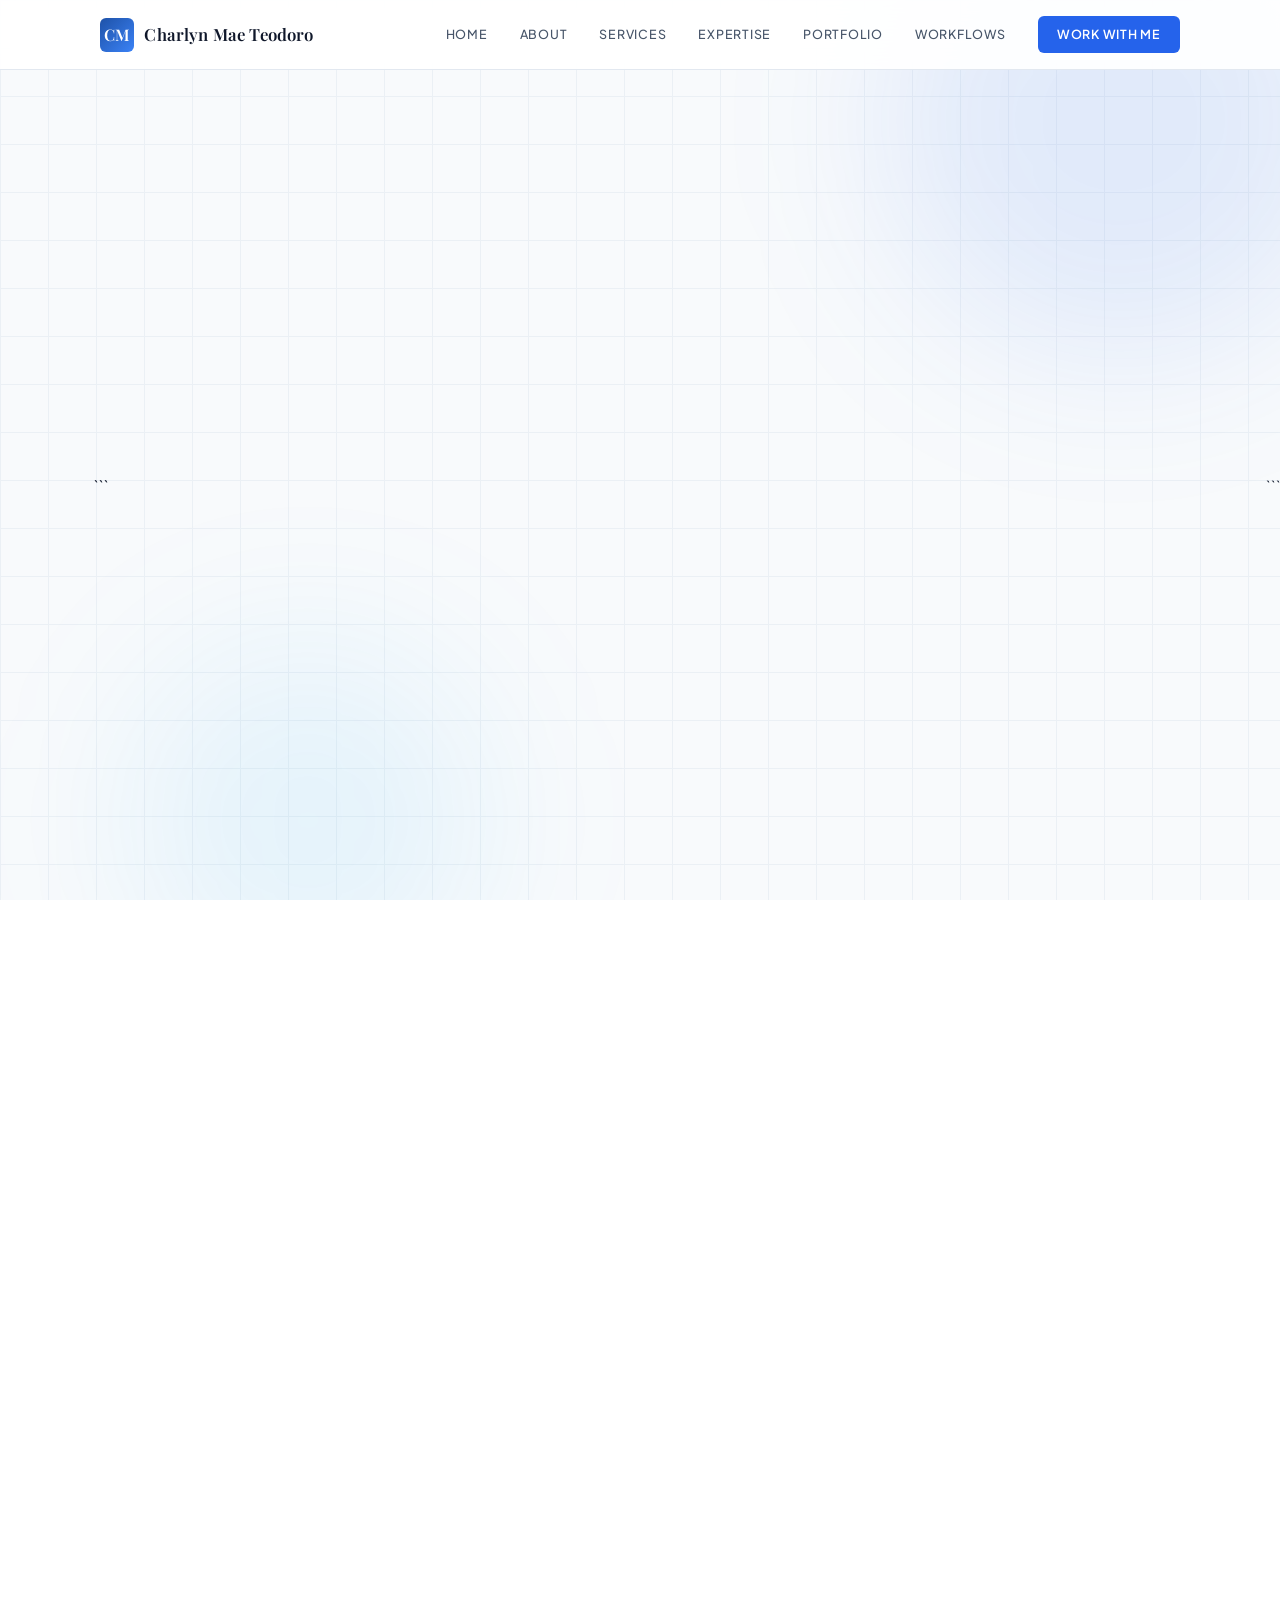
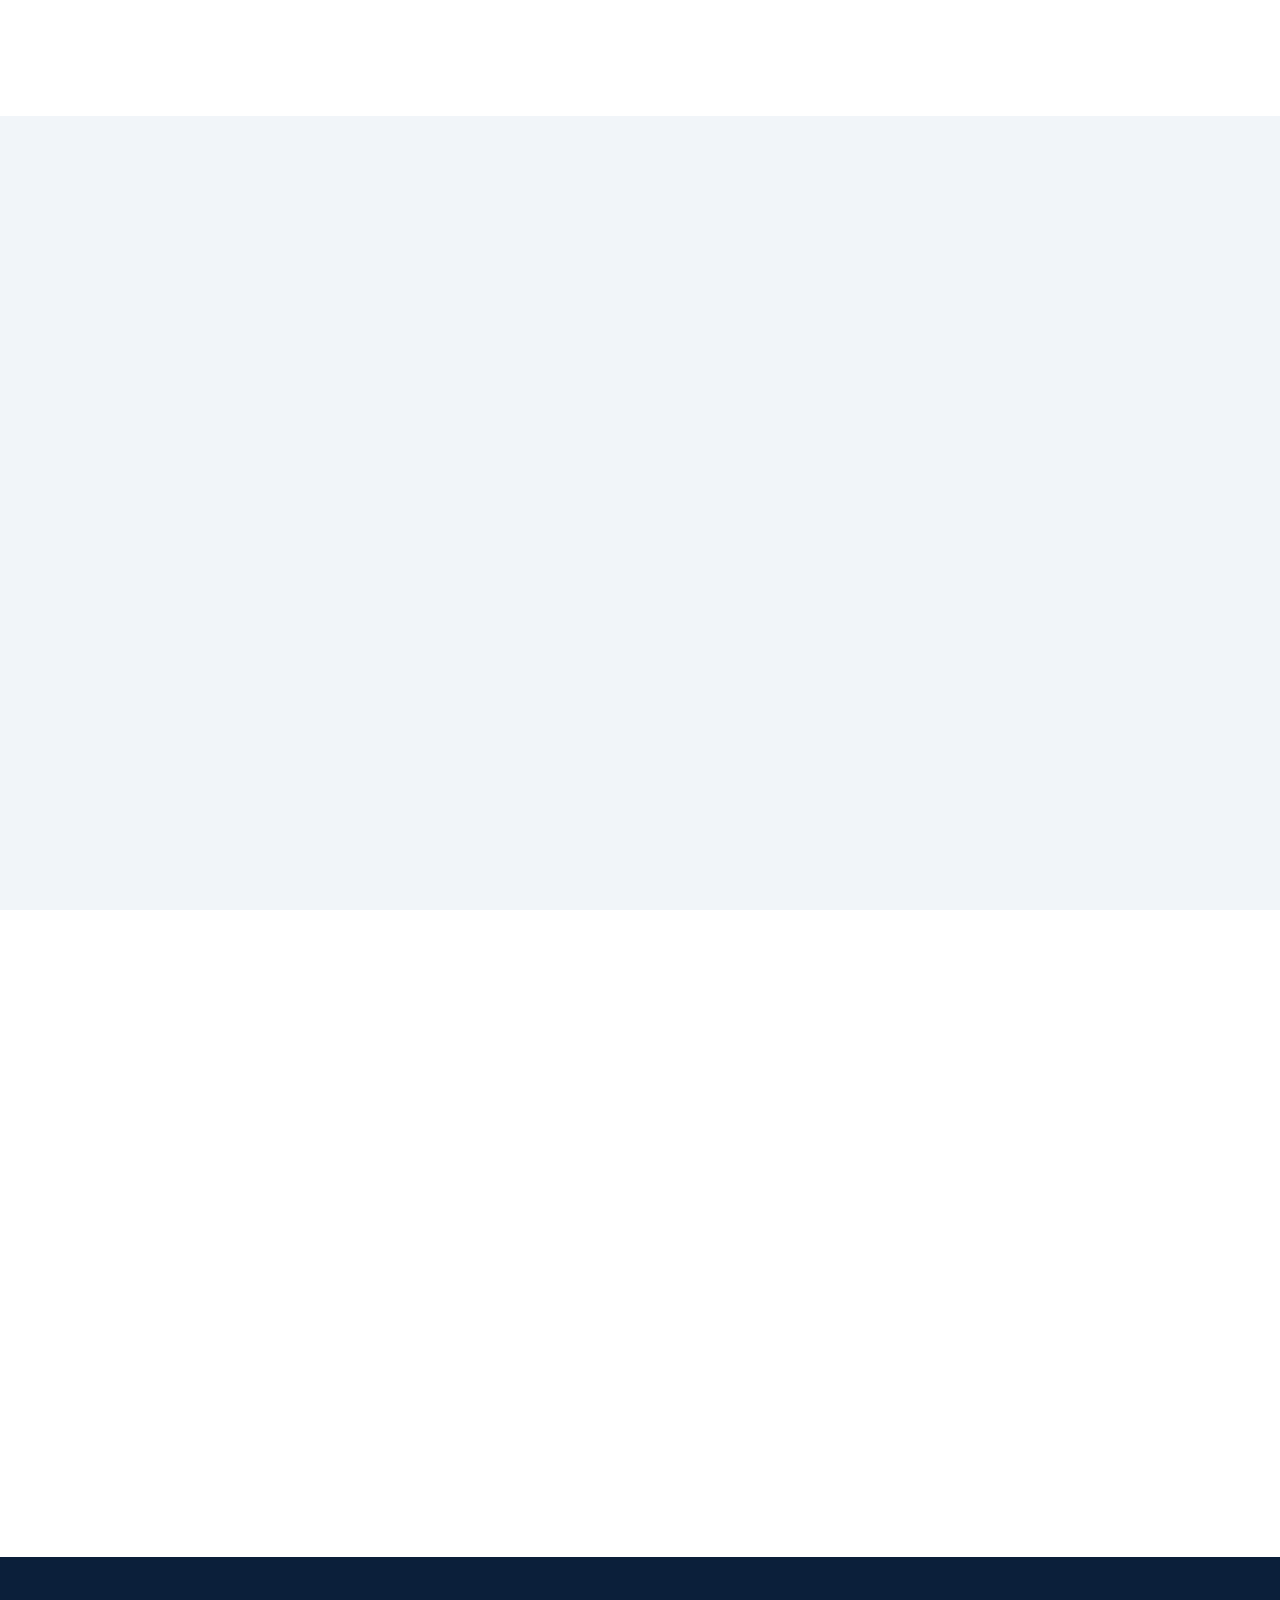
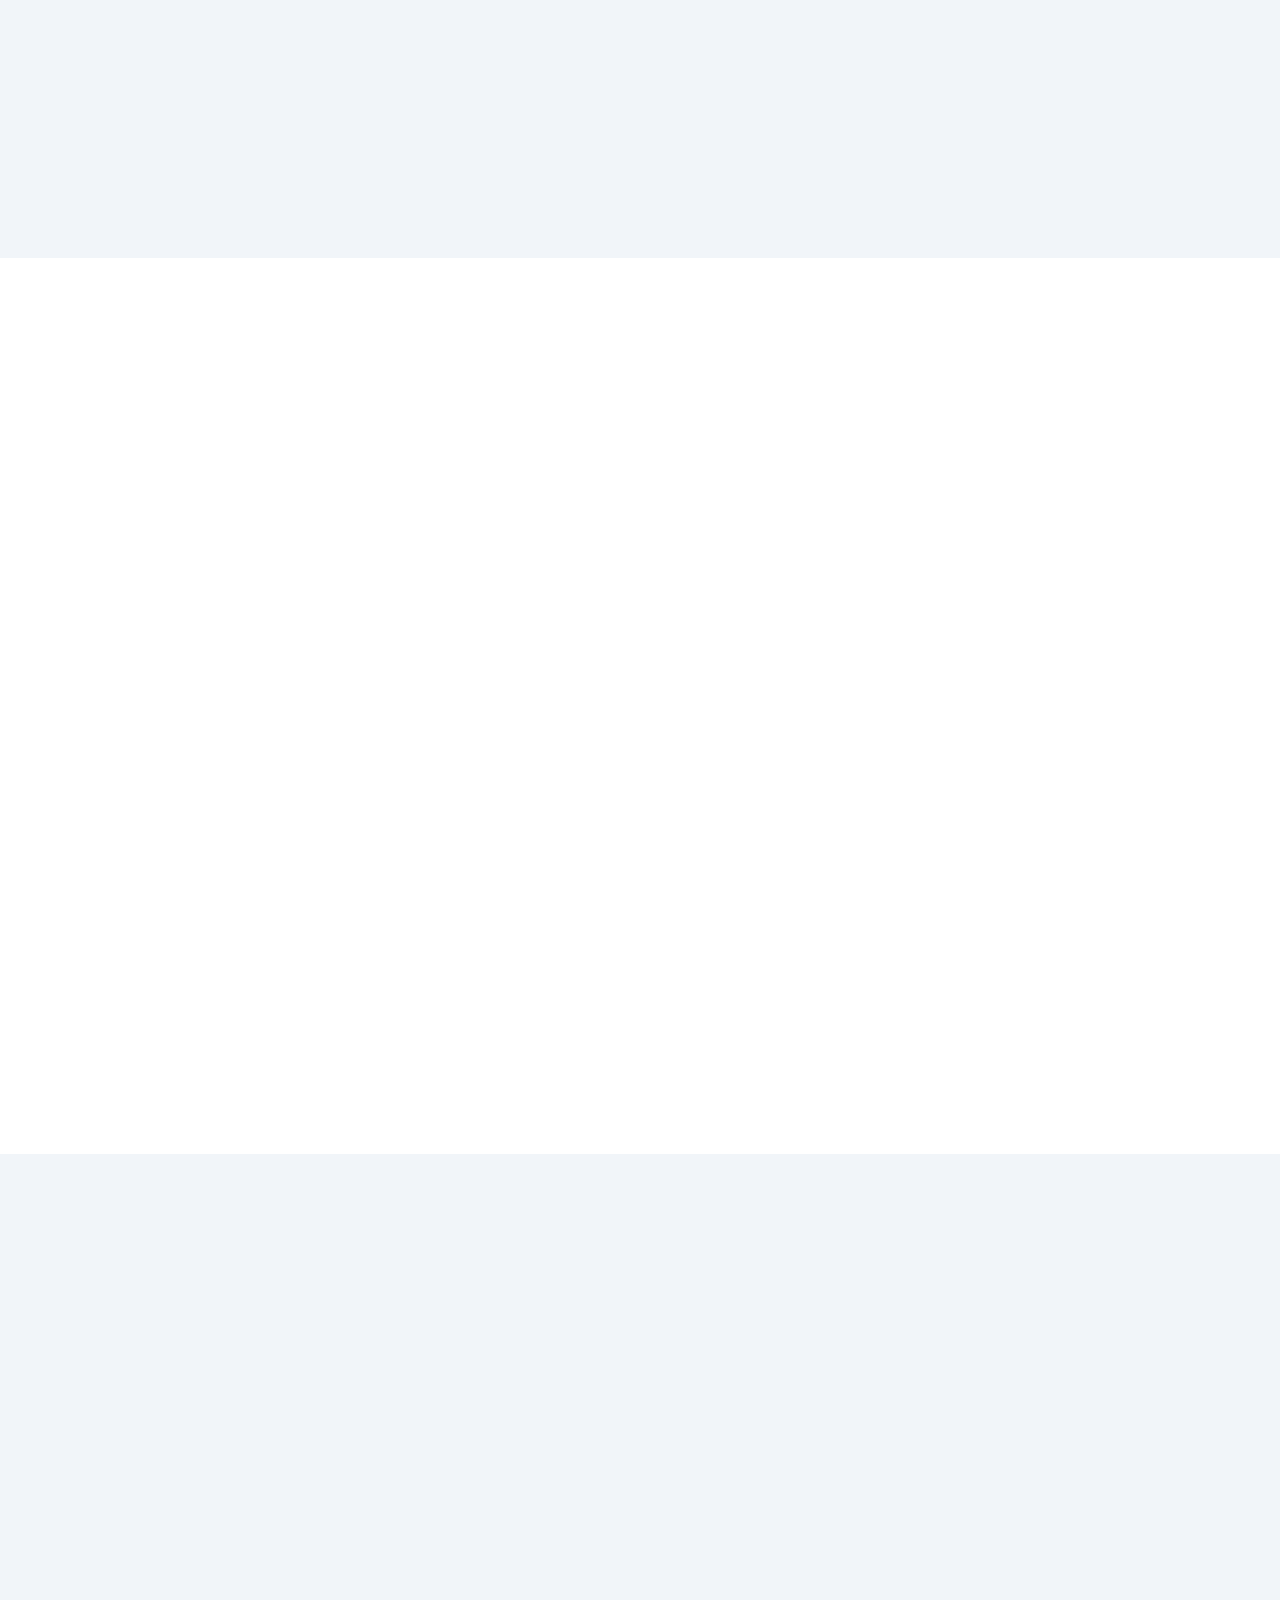
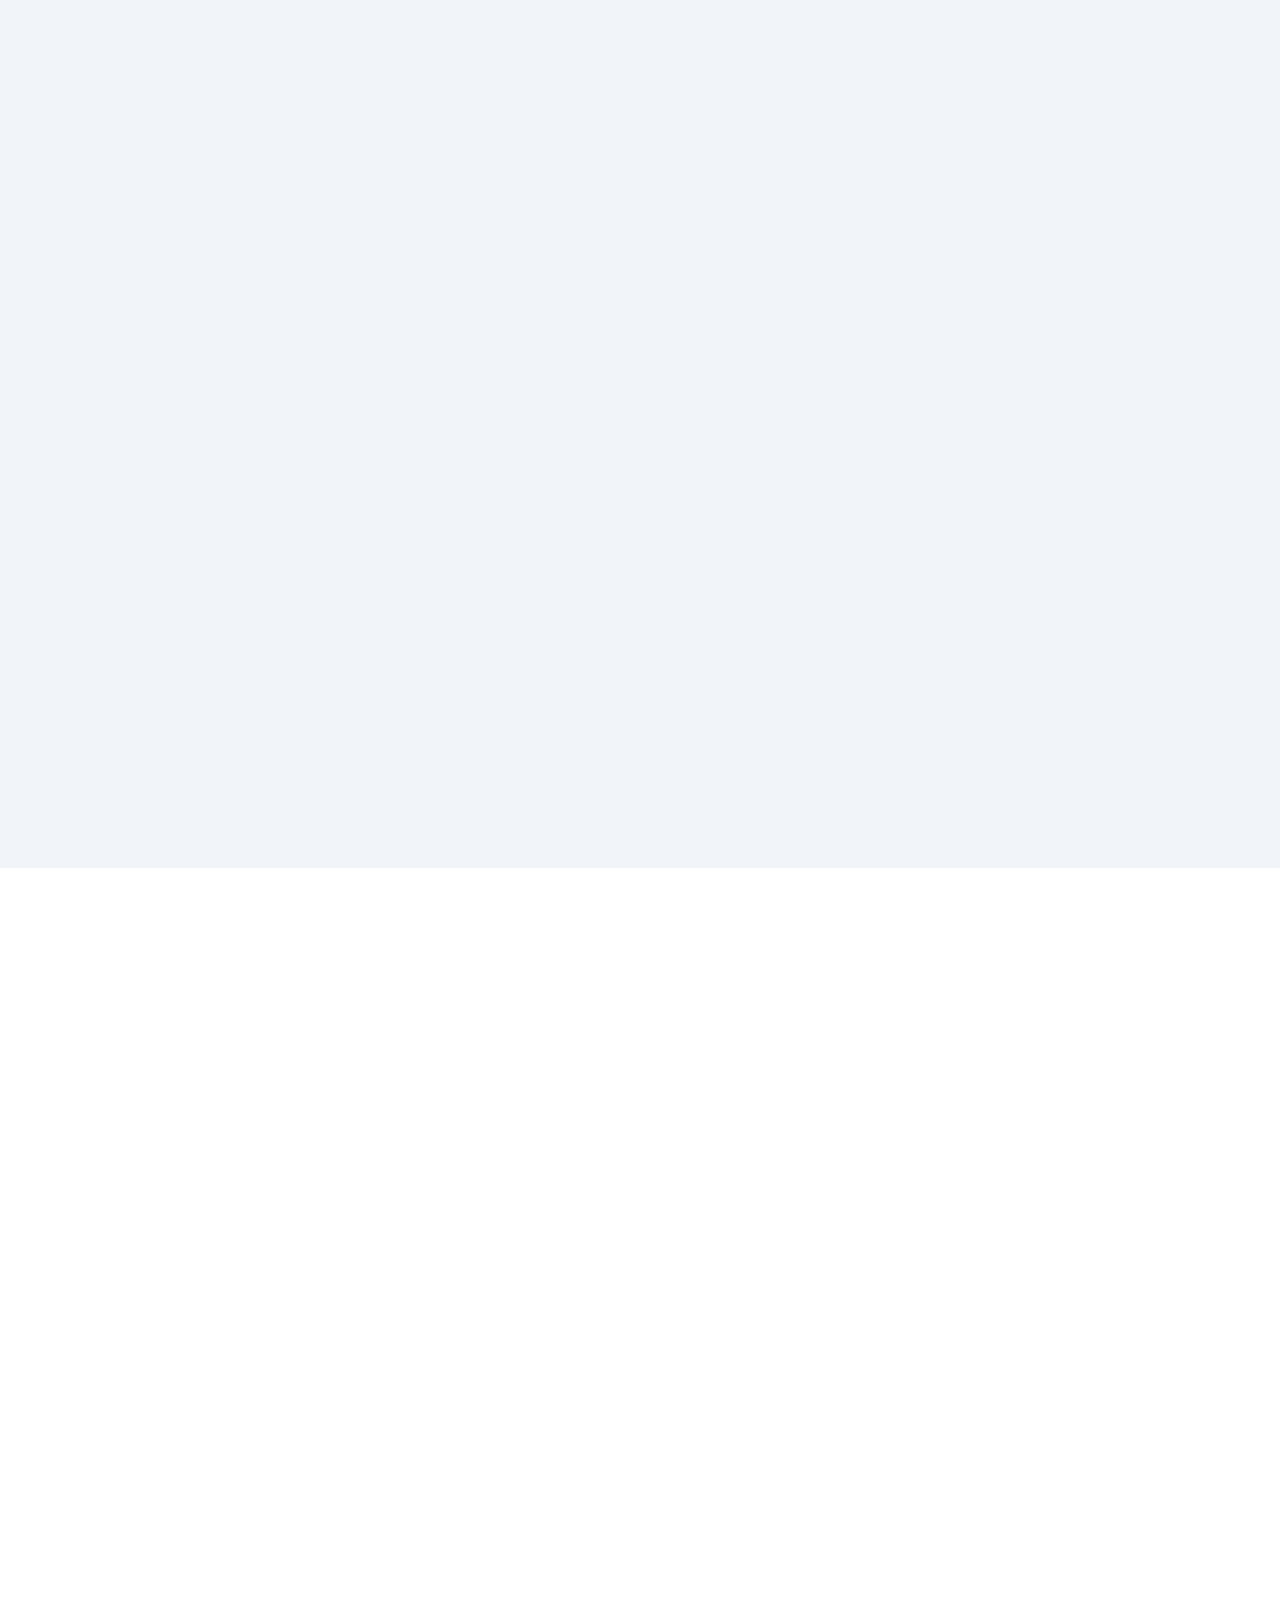
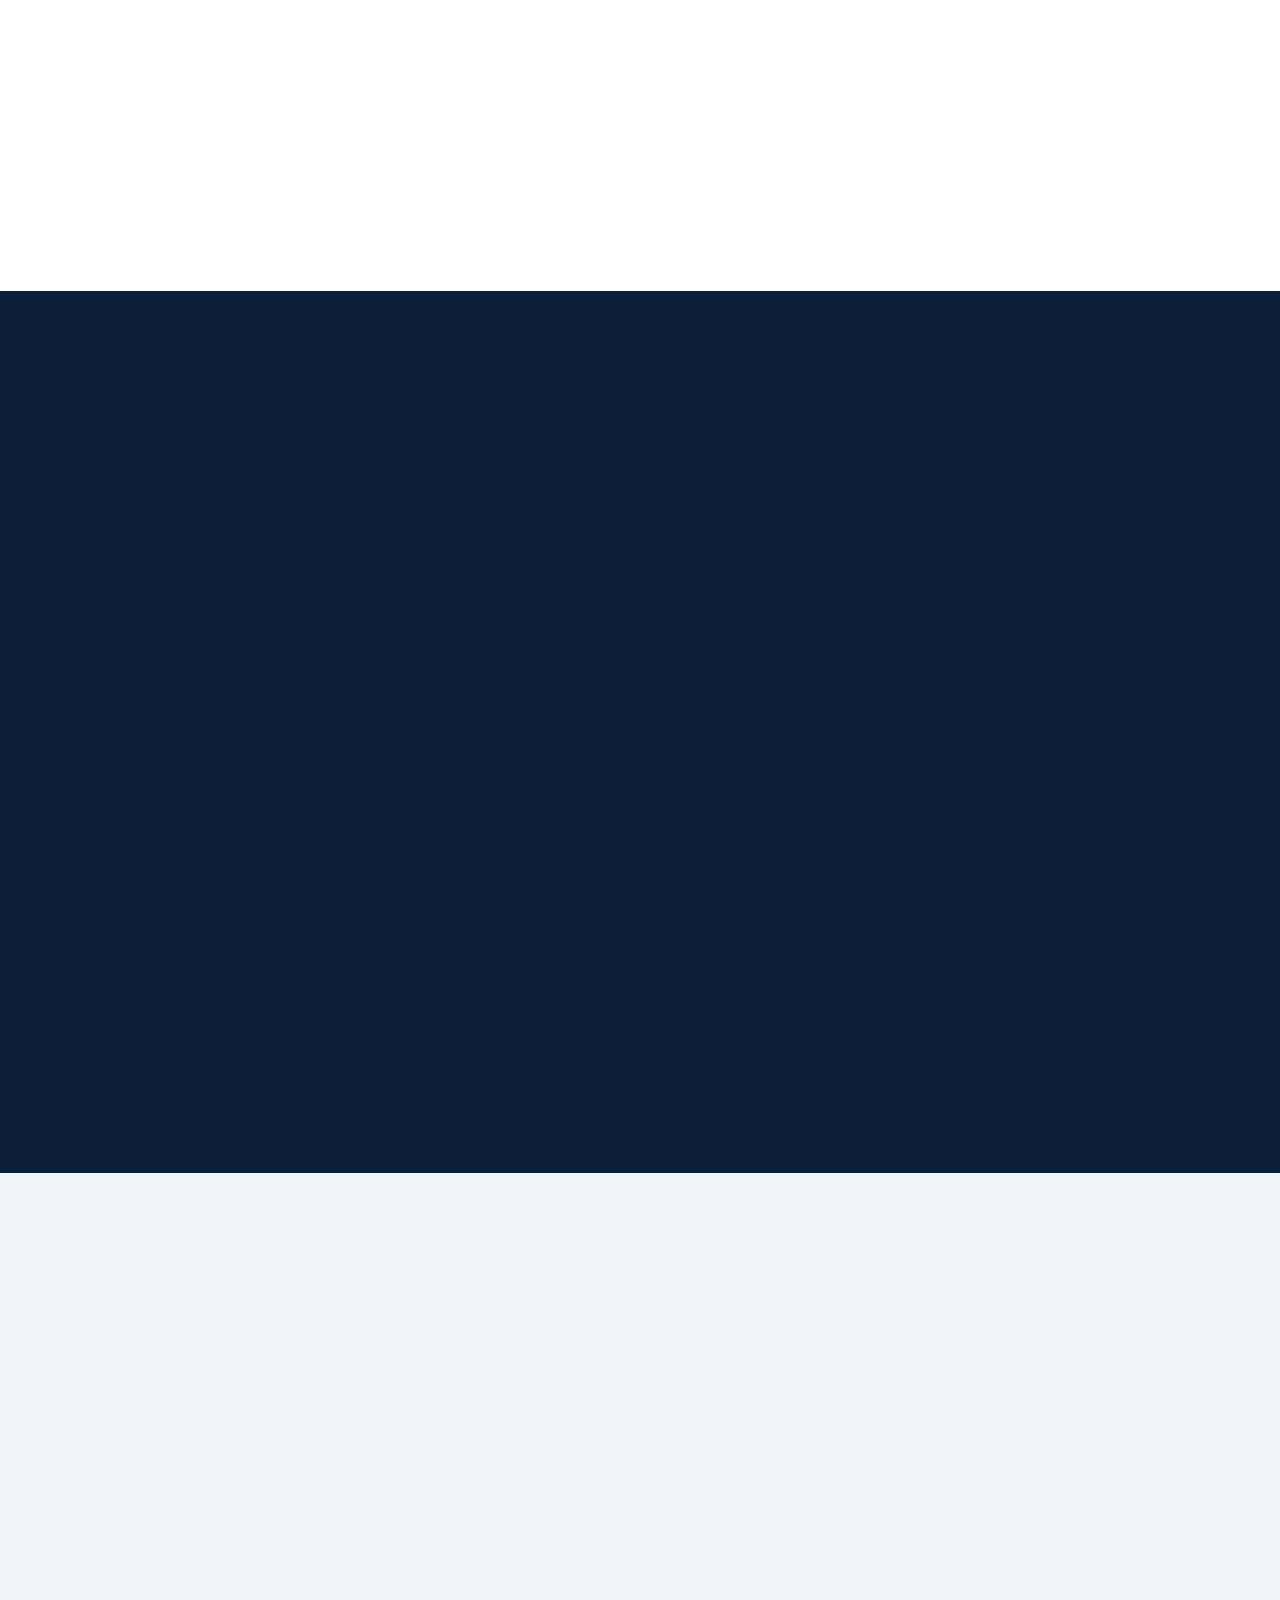
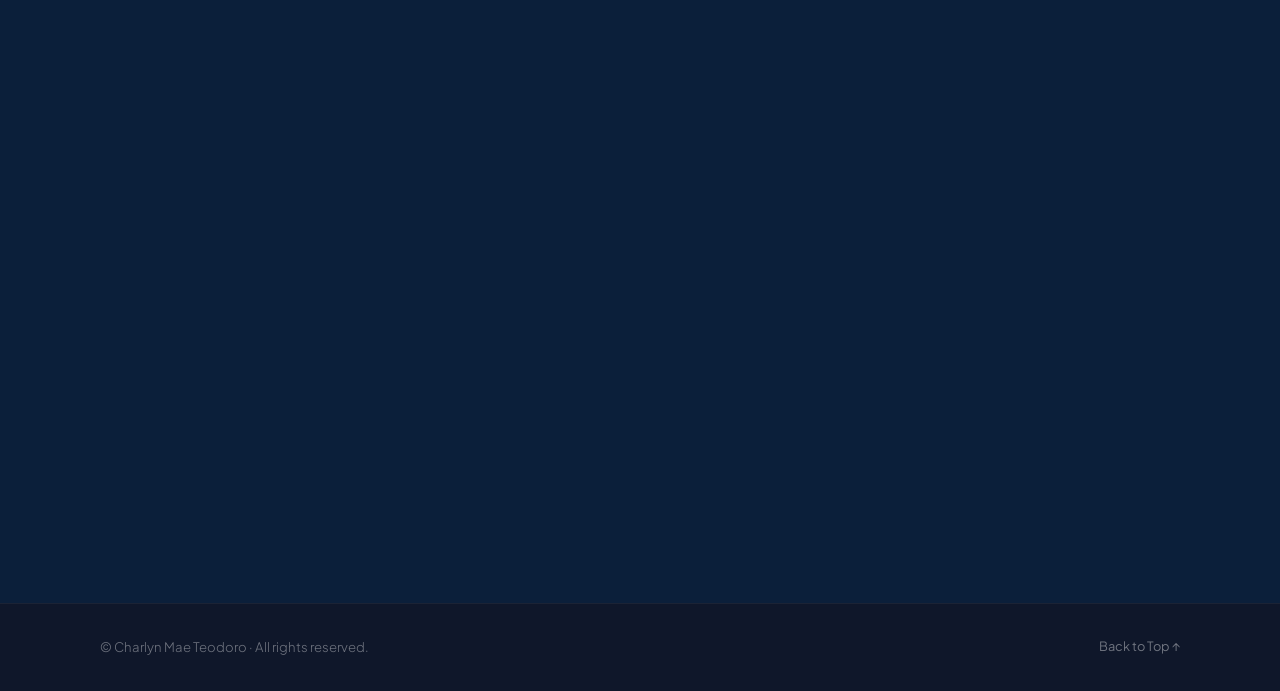
==== commit 84587483: "Update index.html" ====
--- a/index.html
+++ b/index.html
@@ -13,7 +13,7 @@
 </head>
 <body>
 
-  <!-- ══ HEADER / NAV ══ -->
+  <!-- HEADER / NAV -->
 
   <header class="site-header" id="site-header">
     <div class="container nav-container">
@@ -36,30 +36,31 @@
     </div>
   </header>
 
-  <!-- ══ HERO ══ -->
+  <!-- HERO -->
 
   <section class="hero" id="home">
     <div class="hero-bg-grid" aria-hidden="true"></div>
     <div class="hero-orb hero-orb-1" aria-hidden="true"></div>
     <div class="hero-orb hero-orb-2" aria-hidden="true"></div>
     <div class="container hero-inner">
-      <div class="hero-content reveal-up">
-        <div class="hero-badge">
-          <span class="pulse-dot"></span>
-          Available for Remote Work
-        </div>
-        <h1 class="hero-headline">
-          Your <em>reliable</em> remote partner<br/>for healthcare admin &amp; support
-        </h1>
-        <p class="hero-sub">
-          I'm Charlyn — a Remote Operations &amp; Medical Administrative Specialist with 6+ years supporting healthcare, telecommunications, and insurance operations.
-        </p>
-        <div class="hero-actions">
-          <a href="#contact" class="btn btn-primary">Work With Me</a>
-          <a href="#services" class="btn btn-ghost">See My Services</a>
-        </div>
-      </div>
-
+
+```
+  <div class="hero-content reveal-up">
+    <div class="hero-badge">
+      <span class="pulse-dot"></span>
+      Available for Remote Work
+    </div>
+    <h1 class="hero-headline">
+      Your <em>reliable</em> remote partner<br/>for healthcare admin &amp; support
+    </h1>
+    <p class="hero-sub">
+      I'm Charlyn — a Remote Operations &amp; Medical Administrative Specialist with 6+ years supporting healthcare, telecommunications, and insurance operations.
+    </p>
+    <div class="hero-actions">
+      <a href="#contact" class="btn btn-primary">Work With Me</a>
+      <a href="#services" class="btn btn-ghost">See My Services</a>
+    </div>
+  </div><!-- /hero-content -->
 
   <div class="hero-metrics reveal-up" style="--delay:.15s">
     <div class="metric-grid">
@@ -84,12 +85,14 @@
       <span class="avail-dot"></span>
       <p><strong>Open to new clients</strong> — Full-time or part-time remote roles welcome</p>
     </div>
-  </div>
-</div>
-
-  </section>
-
-  <!-- ══ ABOUT ══ -->
+  </div><!-- /hero-metrics -->
+
+</div><!-- /container hero-inner -->
+```
+
+  </section>
+
+  <!-- ABOUT -->
 
   <section class="about section-pad" id="about">
     <div class="container about-grid">
@@ -112,24 +115,21 @@
           </div>
         </div>
       </aside>
-
-
-  <article class="about-body reveal-up">
-    <div class="section-eyebrow">About Me</div>
-    <h2 class="section-title">Organized, dependable, and <em>detail-obsessed</em></h2>
-    <div class="section-rule"></div>
-    <p>I started my career in healthcare operations at Accenture, where I spent over 3 years and 5 months administratively processing prior authorizations for Medicare Part D — navigating complex insurance policies, coordinating between providers and pharmacies, and ensuring patients received the coverage they needed without unnecessary delays.</p>
-    <p>After building a strong foundation in the BPO industry — handling high-volume voice, email, and chat support for major telecommunications clients at TTEC and Transcom — I transitioned into freelance medical VA work, supporting multi-site healthcare clients with scheduling, EMR management, and insurance coordination.</p>
-    <p>What sets me apart is my combination of healthcare knowledge, call center discipline, and a system-builder mindset. I'm used to fast-paced, high-accountability environments where accuracy isn't optional. I bring that same standard to every task — whether it's processing an authorization, updating a patient chart, or managing an overflowing inbox.</p>
-    <blockquote class="about-quote">
-      I'm based in the Philippines and available to work during US, AU, or UK business hours. I'm HIPAA-compliant, self-directed, and ready to become a dependable part of your team.
-    </blockquote>
-  </article>
-</div>
-
-  </section>
-
-  <!-- ══ SERVICES ══ -->
+      <article class="about-body reveal-up">
+        <div class="section-eyebrow">About Me</div>
+        <h2 class="section-title">Organized, dependable, and <em>detail-obsessed</em></h2>
+        <div class="section-rule"></div>
+        <p>I started my career in healthcare operations at Accenture, where I spent over 3 years and 5 months administratively processing prior authorizations for Medicare Part D — navigating complex insurance policies, coordinating between providers and pharmacies, and ensuring patients received the coverage they needed without unnecessary delays.</p>
+        <p>After building a strong foundation in the BPO industry — handling high-volume voice, email, and chat support for major telecommunications clients at TTEC and Transcom — I transitioned into freelance medical VA work, supporting multi-site healthcare clients with scheduling, EMR management, and insurance coordination.</p>
+        <p>What sets me apart is my combination of healthcare knowledge, call center discipline, and a system-builder mindset. I'm used to fast-paced, high-accountability environments where accuracy isn't optional. I bring that same standard to every task — whether it's processing an authorization, updating a patient chart, or managing an overflowing inbox.</p>
+        <blockquote class="about-quote">
+          I'm based in the Philippines and available to work during US, AU, or UK business hours. I'm HIPAA-compliant, self-directed, and ready to become a dependable part of your team.
+        </blockquote>
+      </article>
+    </div>
+  </section>
+
+  <!-- SERVICES -->
 
   <section class="services section-pad" id="services">
     <div class="container">
@@ -179,7 +179,7 @@
     </div>
   </section>
 
-  <!-- ══ SKILLS ══ -->
+  <!-- SKILLS -->
 
   <section class="skills section-pad" id="skills">
     <div class="container">
@@ -237,7 +237,7 @@
     </div>
   </section>
 
-  <!-- ══ TOOLS ══ -->
+  <!-- TOOLS -->
 
   <section class="tools section-pad">
     <div class="container">
@@ -259,7 +259,7 @@
     </div>
   </section>
 
-  <!-- ══ EXPERTISE ══ -->
+  <!-- EXPERTISE -->
 
   <section class="expertise section-pad" id="expertise">
     <div class="container">
@@ -269,53 +269,49 @@
         <div class="section-rule"></div>
         <p class="section-sub">I combine deep healthcare operations knowledge with legitimate web development and automation skills — not a generalist VA or a developer trying to understand healthcare.</p>
       </div>
-
-  <div class="expertise-pillars">
-    <article class="pillar-card pillar-healthcare reveal-up" style="--delay:.05s">
-      <span class="pillar-icon">🏥</span>
-      <h3 class="pillar-title">Healthcare Operations</h3>
-      <p class="pillar-sub">Clinical &amp; Admin Support</p>
-      <ul class="pillar-list">
-        <li><span class="check">✓</span><span><strong>Prior Authorization Workflows:</strong> Medicare Part D, payer guidelines, compliance</span></li>
-        <li><span class="check">✓</span><span><strong>EMR/EHR Systems:</strong> Tebra, Practice Fusion, chart management, patient data integrity</span></li>
-        <li><span class="check">✓</span><span><strong>Insurance Operations:</strong> Eligibility verification, benefits summaries, claims coordination</span></li>
-        <li><span class="check">✓</span><span><strong>HIPAA Compliance:</strong> Data handling, security, patient privacy best practices</span></li>
-        <li><span class="check">✓</span><span><strong>Patient Coordination:</strong> Scheduling, follow-up, communication with empathy</span></li>
-        <li><span class="check">✓</span><span><strong>BPO Excellence:</strong> High-volume processing, accuracy standards, quality control</span></li>
-      </ul>
-    </article>
-
-    <article class="pillar-card pillar-tech reveal-up" style="--delay:.15s">
-      <span class="pillar-icon">💻</span>
-      <h3 class="pillar-title">Web Development &amp; Automation</h3>
-      <p class="pillar-sub">Hands-On Builder, Not Theoretical</p>
-      <ul class="pillar-list">
-        <li><span class="check">✓</span><span><strong>Frontend Development:</strong> HTML/CSS/JavaScript, responsive design, accessibility</span></li>
-        <li><span class="check">✓</span><span><strong>CMS &amp; Static Sites:</strong> Pages CMS, Decap CMS, Markdown-based content management</span></li>
-        <li><span class="check">✓</span><span><strong>Deployment &amp; Infrastructure:</strong> Cloudflare Pages, GitHub, version control, CI/CD</span></li>
-        <li><span class="check">✓</span><span><strong>Forms &amp; Data Capture:</strong> Formspree, custom form handling, email integration</span></li>
-        <li><span class="check">✓</span><span><strong>Workflow Automation:</strong> AI tools, scripting, productivity optimization</span></li>
-        <li><span class="check">✓</span><span><strong>Performance &amp; SEO:</strong> Site optimization, accessibility standards, user experience</span></li>
-      </ul>
-    </article>
-  </div>
-
-  <div class="expertise-intersection reveal-up">
-    <span class="intersection-emoji">🎯</span>
-    <h3>Your Competitive Edge</h3>
-    <p>When you hire me, you're not choosing between a VA who codes or a developer who understands healthcare. You're getting someone who deeply understands healthcare operations <em>and</em> can build systems to optimize them.</p>
-    <div class="intersection-badges">
-      <span class="ibadge">End-to-End Healthcare Solutions</span>
-      <span class="ibadge">Automation-First Mindset</span>
-      <span class="ibadge">Systems Thinking + Healthcare Compliance</span>
-      <span class="ibadge">Proven Execution</span>
-    </div>
-  </div>
-</div>
-
-  </section>
-
-  <!-- ══ PORTFOLIO ══ -->
+      <div class="expertise-pillars">
+        <article class="pillar-card pillar-healthcare reveal-up" style="--delay:.05s">
+          <span class="pillar-icon">🏥</span>
+          <h3 class="pillar-title">Healthcare Operations</h3>
+          <p class="pillar-sub">Clinical &amp; Admin Support</p>
+          <ul class="pillar-list">
+            <li><span class="check">✓</span><span><strong>Prior Authorization Workflows:</strong> Medicare Part D, payer guidelines, compliance</span></li>
+            <li><span class="check">✓</span><span><strong>EMR/EHR Systems:</strong> Tebra, Practice Fusion, chart management, patient data integrity</span></li>
+            <li><span class="check">✓</span><span><strong>Insurance Operations:</strong> Eligibility verification, benefits summaries, claims coordination</span></li>
+            <li><span class="check">✓</span><span><strong>HIPAA Compliance:</strong> Data handling, security, patient privacy best practices</span></li>
+            <li><span class="check">✓</span><span><strong>Patient Coordination:</strong> Scheduling, follow-up, communication with empathy</span></li>
+            <li><span class="check">✓</span><span><strong>BPO Excellence:</strong> High-volume processing, accuracy standards, quality control</span></li>
+          </ul>
+        </article>
+        <article class="pillar-card pillar-tech reveal-up" style="--delay:.15s">
+          <span class="pillar-icon">💻</span>
+          <h3 class="pillar-title">Web Development &amp; Automation</h3>
+          <p class="pillar-sub">Hands-On Builder, Not Theoretical</p>
+          <ul class="pillar-list">
+            <li><span class="check">✓</span><span><strong>Frontend Development:</strong> HTML/CSS/JavaScript, responsive design, accessibility</span></li>
+            <li><span class="check">✓</span><span><strong>CMS &amp; Static Sites:</strong> Pages CMS, Decap CMS, Markdown-based content management</span></li>
+            <li><span class="check">✓</span><span><strong>Deployment &amp; Infrastructure:</strong> Cloudflare Pages, GitHub, version control, CI/CD</span></li>
+            <li><span class="check">✓</span><span><strong>Forms &amp; Data Capture:</strong> Formspree, custom form handling, email integration</span></li>
+            <li><span class="check">✓</span><span><strong>Workflow Automation:</strong> AI tools, scripting, productivity optimization</span></li>
+            <li><span class="check">✓</span><span><strong>Performance &amp; SEO:</strong> Site optimization, accessibility standards, user experience</span></li>
+          </ul>
+        </article>
+      </div>
+      <div class="expertise-intersection reveal-up">
+        <span class="intersection-emoji">🎯</span>
+        <h3>Your Competitive Edge</h3>
+        <p>When you hire me, you're not choosing between a VA who codes or a developer who understands healthcare. You're getting someone who deeply understands healthcare operations <em>and</em> can build systems to optimize them.</p>
+        <div class="intersection-badges">
+          <span class="ibadge">End-to-End Healthcare Solutions</span>
+          <span class="ibadge">Automation-First Mindset</span>
+          <span class="ibadge">Systems Thinking + Healthcare Compliance</span>
+          <span class="ibadge">Proven Execution</span>
+        </div>
+      </div>
+    </div>
+  </section>
+
+  <!-- PORTFOLIO -->
 
   <section class="portfolio section-pad" id="portfolio">
     <div class="container">
@@ -343,48 +339,45 @@
             <a href="https://amoph.org" target="_blank" rel="noopener noreferrer" class="portfolio-link">🌐 View Live</a>
           </div>
         </article>
-
-    <article class="portfolio-card reveal-up" style="--delay:.12s">
-      <div class="portfolio-card-header">
-        <h3 class="portfolio-title">AMOPH Community Blog</h3>
-        <span class="portfolio-url">blog.amoph.org</span>
-      </div>
-      <p class="portfolio-desc">Dedicated blogging platform for nonprofit community engagement. Custom-built using Eleventy (11ty) with color-coded branding, optimized for mobile viewing, and designed for ease-of-use by non-technical content creators.</p>
-      <div class="portfolio-tags">
-        <span class="ptag">Eleventy (11ty)</span>
-        <span class="ptag">Custom CSS</span>
-        <span class="ptag">Brand Design</span>
-        <span class="ptag">Content Strategy</span>
-        <span class="ptag">Mobile Optimized</span>
-      </div>
-      <div class="portfolio-links">
-        <a href="https://blog.amoph.org" target="_blank" rel="noopener noreferrer" class="portfolio-link">📝 View Blog</a>
-      </div>
-    </article>
-
-    <article class="portfolio-card reveal-up" style="--delay:.19s">
-      <div class="portfolio-card-header">
-        <h3 class="portfolio-title">Professional Portfolio</h3>
-        <span class="portfolio-url">This Website</span>
-      </div>
-      <p class="portfolio-desc">Custom-built portfolio showcasing healthcare &amp; IT expertise. Features smooth animations, mobile-responsive design, interactive elements, sticky CTA, and optimized for lead generation and search visibility.</p>
-      <div class="portfolio-tags">
-        <span class="ptag">HTML/CSS/JS</span>
-        <span class="ptag">Responsive</span>
-        <span class="ptag">UX Optimized</span>
-        <span class="ptag">Accessibility</span>
-        <span class="ptag">Performance</span>
-      </div>
-      <div class="portfolio-links">
-        <a href="#home" class="portfolio-link">🏠 View Site</a>
-      </div>
-    </article>
-  </div>
-</div>
-
-  </section>
-
-  <!-- ══ EXPERIENCE ══ -->
+        <article class="portfolio-card reveal-up" style="--delay:.12s">
+          <div class="portfolio-card-header">
+            <h3 class="portfolio-title">AMOPH Community Blog</h3>
+            <span class="portfolio-url">blog.amoph.org</span>
+          </div>
+          <p class="portfolio-desc">Dedicated blogging platform for nonprofit community engagement. Custom-built using Eleventy (11ty) with color-coded branding, optimized for mobile viewing, and designed for ease-of-use by non-technical content creators.</p>
+          <div class="portfolio-tags">
+            <span class="ptag">Eleventy (11ty)</span>
+            <span class="ptag">Custom CSS</span>
+            <span class="ptag">Brand Design</span>
+            <span class="ptag">Content Strategy</span>
+            <span class="ptag">Mobile Optimized</span>
+          </div>
+          <div class="portfolio-links">
+            <a href="https://blog.amoph.org" target="_blank" rel="noopener noreferrer" class="portfolio-link">📝 View Blog</a>
+          </div>
+        </article>
+        <article class="portfolio-card reveal-up" style="--delay:.19s">
+          <div class="portfolio-card-header">
+            <h3 class="portfolio-title">Professional Portfolio</h3>
+            <span class="portfolio-url">This Website</span>
+          </div>
+          <p class="portfolio-desc">Custom-built portfolio showcasing healthcare &amp; IT expertise. Features smooth animations, mobile-responsive design, interactive elements, sticky CTA, and optimized for lead generation and search visibility.</p>
+          <div class="portfolio-tags">
+            <span class="ptag">HTML/CSS/JS</span>
+            <span class="ptag">Responsive</span>
+            <span class="ptag">UX Optimized</span>
+            <span class="ptag">Accessibility</span>
+            <span class="ptag">Performance</span>
+          </div>
+          <div class="portfolio-links">
+            <a href="#home" class="portfolio-link">🏠 View Site</a>
+          </div>
+        </article>
+      </div>
+    </div>
+  </section>
+
+  <!-- EXPERIENCE -->
 
   <section class="experience section-pad" id="experience">
     <div class="container">
@@ -394,64 +387,59 @@
         <div class="section-rule"></div>
       </div>
       <div class="exp-timeline">
-
-    <article class="exp-card reveal-up" style="--delay:.05s">
-      <div class="exp-meta">
-        <div class="exp-timeline-dot"></div>
-        <h3 class="exp-company">Accenture</h3>
-        <p class="exp-role">Business Process Associate — Prior Authorizations</p>
-        <time class="exp-dates">Aug 2018 – Dec 2021 · Manila</time>
-        <span class="exp-badge">Healthcare BPO</span>
-      </div>
-      <ul class="exp-bullets">
-        <li>Processed high-volume Part D prior authorizations in compliance with Medicare and payer-specific guidelines.</li>
-        <li>Verified eligibility and prescription coverage; coordinated with providers, pharmacies, and members for timely approvals.</li>
-        <li>Prepared medical, dental, and vision benefit summaries per client elections and state mandates.</li>
-        <li>Managed health insurance accounts — creating and updating member information, resolving billing and claims inquiries.</li>
-        <li>Maintained strict HIPAA compliance while handling sensitive patient and insurance data across interconnected systems.</li>
-      </ul>
-    </article>
-
-    <article class="exp-card reveal-up" style="--delay:.1s">
-      <div class="exp-meta">
-        <div class="exp-timeline-dot"></div>
-        <h3 class="exp-company">Freelance</h3>
-        <p class="exp-role">Medical Virtual Assistant</p>
-        <time class="exp-dates">Mar 2025 – Jul 2025 · Remote</time>
-        <span class="exp-badge">Healthcare VA</span>
-      </div>
-      <ul class="exp-bullets">
-        <li>Coordinated patient appointments, procedures, and follow-ups across multiple clinic sites with zero scheduling gaps.</li>
-        <li>Processed insurance eligibility, benefits checks, and prior authorizations — consistently meeting same-day turnaround.</li>
-        <li>Managed fax and email intake queues for referrals, insurance documents, and patient requests with same-day processing.</li>
-        <li>Maintained accurate, up-to-date EMR/EHR records in Tebra and Practice Fusion, including clinical notes and pre-visit prep.</li>
-        <li>Resolved billing and claims concerns by coordinating between patients, payers, and administrative staff.</li>
-        <li>Delivered empathetic patient communication via phone, email, and messaging — maintaining full HIPAA compliance throughout.</li>
-      </ul>
-    </article>
-
-    <article class="exp-card reveal-up" style="--delay:.15s">
-      <div class="exp-meta">
-        <div class="exp-timeline-dot"></div>
-        <h3 class="exp-company">TTEC</h3>
-        <p class="exp-role">Technical Customer Support Rep</p>
-        <time class="exp-dates">Jun 2022 – Sep 2024 · Philippines</time>
-        <span class="exp-badge">BPO / Telecom</span>
-      </div>
-      <ul class="exp-bullets">
-        <li>Handled high-volume inbound calls for a major US telecommunications client — resolving billing, account, and technical issues.</li>
-        <li>Simplified complex technical issues into clear, step-by-step guidance, reducing repeat contacts.</li>
-        <li>Processed account adjustments and payments accurately while managing multiple tasks simultaneously.</li>
-        <li>Supported customer retention and upsell initiatives, contributing to team sales targets.</li>
-      </ul>
-    </article>
-
-  </div>
-</div>
-
-  </section>
-
-  <!-- ══ WORKFLOWS ══ -->
+        <article class="exp-card reveal-up" style="--delay:.05s">
+          <div class="exp-meta">
+            <div class="exp-timeline-dot"></div>
+            <h3 class="exp-company">Accenture</h3>
+            <p class="exp-role">Business Process Associate — Prior Authorizations</p>
+            <time class="exp-dates">Aug 2018 – Dec 2021 · Manila</time>
+            <span class="exp-badge">Healthcare BPO</span>
+          </div>
+          <ul class="exp-bullets">
+            <li>Processed high-volume Part D prior authorizations in compliance with Medicare and payer-specific guidelines.</li>
+            <li>Verified eligibility and prescription coverage; coordinated with providers, pharmacies, and members for timely approvals.</li>
+            <li>Prepared medical, dental, and vision benefit summaries per client elections and state mandates.</li>
+            <li>Managed health insurance accounts — creating and updating member information, resolving billing and claims inquiries.</li>
+            <li>Maintained strict HIPAA compliance while handling sensitive patient and insurance data across interconnected systems.</li>
+          </ul>
+        </article>
+        <article class="exp-card reveal-up" style="--delay:.1s">
+          <div class="exp-meta">
+            <div class="exp-timeline-dot"></div>
+            <h3 class="exp-company">Freelance</h3>
+            <p class="exp-role">Medical Virtual Assistant</p>
+            <time class="exp-dates">Mar 2025 – Jul 2025 · Remote</time>
+            <span class="exp-badge">Healthcare VA</span>
+          </div>
+          <ul class="exp-bullets">
+            <li>Coordinated patient appointments, procedures, and follow-ups across multiple clinic sites with zero scheduling gaps.</li>
+            <li>Processed insurance eligibility, benefits checks, and prior authorizations — consistently meeting same-day turnaround.</li>
+            <li>Managed fax and email intake queues for referrals, insurance documents, and patient requests with same-day processing.</li>
+            <li>Maintained accurate, up-to-date EMR/EHR records in Tebra and Practice Fusion, including clinical notes and pre-visit prep.</li>
+            <li>Resolved billing and claims concerns by coordinating between patients, payers, and administrative staff.</li>
+            <li>Delivered empathetic patient communication via phone, email, and messaging — maintaining full HIPAA compliance throughout.</li>
+          </ul>
+        </article>
+        <article class="exp-card reveal-up" style="--delay:.15s">
+          <div class="exp-meta">
+            <div class="exp-timeline-dot"></div>
+            <h3 class="exp-company">TTEC</h3>
+            <p class="exp-role">Technical Customer Support Rep</p>
+            <time class="exp-dates">Jun 2022 – Sep 2024 · Philippines</time>
+            <span class="exp-badge">BPO / Telecom</span>
+          </div>
+          <ul class="exp-bullets">
+            <li>Handled high-volume inbound calls for a major US telecommunications client — resolving billing, account, and technical issues.</li>
+            <li>Simplified complex technical issues into clear, step-by-step guidance, reducing repeat contacts.</li>
+            <li>Processed account adjustments and payments accurately while managing multiple tasks simultaneously.</li>
+            <li>Supported customer retention and upsell initiatives, contributing to team sales targets.</li>
+          </ul>
+        </article>
+      </div>
+    </div>
+  </section>
+
+  <!-- WORKFLOWS -->
 
   <section class="workflows section-pad" id="workflows">
     <div class="container">
@@ -462,62 +450,56 @@
         <p class="section-sub">These examples demonstrate my typical workflows — the same systems and processes I apply when working with actual clients.</p>
       </div>
       <div class="workflow-grid">
-
-    <article class="workflow-card reveal-up" style="--delay:.05s">
-      <div class="workflow-header">
-        <div class="workflow-num">WF-01</div>
-        <h3 class="workflow-title">Prior Authorization Request</h3>
-      </div>
-      <ol class="workflow-steps">
-        <li><span class="step-n">1</span><span>Receive request via fax/email from provider office or pharmacy.</span></li>
-        <li><span class="step-n">2</span><span>Verify patient eligibility and prescription/procedure coverage in the EHR system.</span></li>
-        <li><span class="step-n">3</span><span>Review payer-specific guidelines and gather required clinical documentation.</span></li>
-        <li><span class="step-n">4</span><span>Submit auth request through payer portal or assigned system; log in EMR.</span></li>
-        <li><span class="step-n">5</span><span>Follow up with payer on pending or denied requests; notify provider of outcome.</span></li>
-        <li><span class="step-n">6</span><span>Update patient record with approval details, dates, and authorization number.</span></li>
-      </ol>
-    </article>
-
-    <article class="workflow-card reveal-up" style="--delay:.12s">
-      <div class="workflow-header">
-        <div class="workflow-num">WF-02</div>
-        <h3 class="workflow-title">Patient Scheduling &amp; Follow-Up</h3>
-      </div>
-      <ol class="workflow-steps">
-        <li><span class="step-n">1</span><span>Receive appointment request via phone, email, or online form.</span></li>
-        <li><span class="step-n">2</span><span>Confirm patient's insurance, provider preference, and urgency level.</span></li>
-        <li><span class="step-n">3</span><span>Check provider availability in the scheduling system and book the appointment.</span></li>
-        <li><span class="step-n">4</span><span>Send confirmation with date, time, location, and preparation instructions.</span></li>
-        <li><span class="step-n">5</span><span>Trigger reminder 48 hours prior via phone or automated messaging platform.</span></li>
-        <li><span class="step-n">6</span><span>Document all interactions and update status in the EMR system accordingly.</span></li>
-      </ol>
-    </article>
-
-    <article class="workflow-card reveal-up" style="--delay:.19s">
-      <div class="workflow-header">
-        <div class="workflow-num">WF-03</div>
-        <h3 class="workflow-title">Inbox &amp; Task Management</h3>
-      </div>
-      <ol class="workflow-steps">
-        <li><span class="step-n">1</span><span>Sort incoming emails and faxes into categories: Urgent, Action Required, FYI, Archive.</span></li>
-        <li><span class="step-n">2</span><span>Flag and escalate time-sensitive items (auth deadlines, patient callbacks) immediately.</span></li>
-        <li><span class="step-n">3</span><span>Process routine requests (eligibility checks, record updates) in batches for efficiency.</span></li>
-        <li><span class="step-n">4</span><span>Log all completed tasks in the shared task tracker with status and timestamps.</span></li>
-        <li><span class="step-n">5</span><span>Send end-of-day summary to supervisor: tasks completed, pending items, blockers.</span></li>
-        <li><span class="step-n">6</span><span>Maintain zero-inbox standard — all items resolved or escalated before close of day.</span></li>
-      </ol>
-    </article>
-
-  </div>
-  <div class="reveal-up" style="text-align:center;margin-top:2.5rem">
-    <a href="sections/workflows.html" class="btn btn-outline">View All 10 Workflows →</a>
-  </div>
-</div>
-
-
-  </section>
-
-  <!-- ══ WHY ══ -->
+        <article class="workflow-card reveal-up" style="--delay:.05s">
+          <div class="workflow-header">
+            <div class="workflow-num">WF-01</div>
+            <h3 class="workflow-title">Prior Authorization Request</h3>
+          </div>
+          <ol class="workflow-steps">
+            <li><span class="step-n">1</span><span>Receive request via fax/email from provider office or pharmacy.</span></li>
+            <li><span class="step-n">2</span><span>Verify patient eligibility and prescription/procedure coverage in the EHR system.</span></li>
+            <li><span class="step-n">3</span><span>Review payer-specific guidelines and gather required clinical documentation.</span></li>
+            <li><span class="step-n">4</span><span>Submit auth request through payer portal or assigned system; log in EMR.</span></li>
+            <li><span class="step-n">5</span><span>Follow up with payer on pending or denied requests; notify provider of outcome.</span></li>
+            <li><span class="step-n">6</span><span>Update patient record with approval details, dates, and authorization number.</span></li>
+          </ol>
+        </article>
+        <article class="workflow-card reveal-up" style="--delay:.12s">
+          <div class="workflow-header">
+            <div class="workflow-num">WF-02</div>
+            <h3 class="workflow-title">Patient Scheduling &amp; Follow-Up</h3>
+          </div>
+          <ol class="workflow-steps">
+            <li><span class="step-n">1</span><span>Receive appointment request via phone, email, or online form.</span></li>
+            <li><span class="step-n">2</span><span>Confirm patient's insurance, provider preference, and urgency level.</span></li>
+            <li><span class="step-n">3</span><span>Check provider availability in the scheduling system and book the appointment.</span></li>
+            <li><span class="step-n">4</span><span>Send confirmation with date, time, location, and preparation instructions.</span></li>
+            <li><span class="step-n">5</span><span>Trigger reminder 48 hours prior via phone or automated messaging platform.</span></li>
+            <li><span class="step-n">6</span><span>Document all interactions and update status in the EMR system accordingly.</span></li>
+          </ol>
+        </article>
+        <article class="workflow-card reveal-up" style="--delay:.19s">
+          <div class="workflow-header">
+            <div class="workflow-num">WF-03</div>
+            <h3 class="workflow-title">Inbox &amp; Task Management</h3>
+          </div>
+          <ol class="workflow-steps">
+            <li><span class="step-n">1</span><span>Sort incoming emails and faxes into categories: Urgent, Action Required, FYI, Archive.</span></li>
+            <li><span class="step-n">2</span><span>Flag and escalate time-sensitive items (auth deadlines, patient callbacks) immediately.</span></li>
+            <li><span class="step-n">3</span><span>Process routine requests (eligibility checks, record updates) in batches for efficiency.</span></li>
+            <li><span class="step-n">4</span><span>Log all completed tasks in the shared task tracker with status and timestamps.</span></li>
+            <li><span class="step-n">5</span><span>Send end-of-day summary to supervisor: tasks completed, pending items, blockers.</span></li>
+            <li><span class="step-n">6</span><span>Maintain zero-inbox standard — all items resolved or escalated before close of day.</span></li>
+          </ol>
+        </article>
+      </div>
+      <div class="reveal-up" style="text-align:center;margin-top:2.5rem">
+        <a href="sections/workflows.html" class="btn btn-outline">View All 10 Workflows &rarr;</a>
+      </div>
+    </div>
+  </section>
+
+  <!-- WHY -->
 
   <section class="why section-pad">
     <div class="container">
@@ -561,7 +543,7 @@
     </div>
   </section>
 
-  <!-- ══ SAVINGS CALCULATOR ══ -->
+  <!-- SAVINGS CALCULATOR -->
 
   <section class="optimizer section-pad" id="optimizer">
     <div class="container">
@@ -571,80 +553,74 @@
         <div class="section-rule"></div>
         <p class="section-sub">Adjust the inputs below to see exactly how much time and money you could save by delegating admin work to a remote healthcare specialist.</p>
       </div>
-
-  <div class="optimizer-widget reveal-up">
-    <div class="optimizer-inputs">
-      <h3 class="optimizer-subtitle">Your current workflow</h3>
-      <div class="optimizer-fields">
-        <div class="opt-field">
-          <label for="patientVolume">Patient volume (per week)</label>
-          <input type="range" min="20" max="500" value="150" id="patientVolume" />
-          <span class="opt-val"><span id="patientDisplay">150</span> patients</span>
+      <div class="optimizer-widget reveal-up">
+        <div class="optimizer-inputs">
+          <h3 class="optimizer-subtitle">Your current workflow</h3>
+          <div class="optimizer-fields">
+            <div class="opt-field">
+              <label for="patientVolume">Patient volume (per week)</label>
+              <input type="range" min="20" max="500" value="150" id="patientVolume" />
+              <span class="opt-val"><span id="patientDisplay">150</span> patients</span>
+            </div>
+            <div class="opt-field">
+              <label for="insuranceTypes">Insurance types managed</label>
+              <select id="insuranceTypes">
+                <option value="3">3–5 payers</option>
+                <option value="6">6–10 payers</option>
+                <option value="11">11+ payers</option>
+              </select>
+            </div>
+            <div class="opt-field">
+              <label for="priorAuths">Prior auth requests (weekly)</label>
+              <input type="range" min="5" max="100" value="40" id="priorAuths" />
+              <span class="opt-val"><span id="priorAuthsDisplay">40</span> requests/week</span>
+            </div>
+            <div class="opt-field">
+              <label for="adminHours">Manual admin hours (weekly)</label>
+              <input type="range" min="5" max="100" value="40" id="adminHours" />
+              <span class="opt-val"><span id="adminHoursDisplay">40</span> hours/week</span>
+            </div>
+            <div class="opt-field opt-field-full">
+              <label for="hourlyRate">Average staff hourly rate</label>
+              <div class="rate-input-wrap">
+                <span class="rate-symbol">$</span>
+                <input type="number" min="20" max="100" value="35" id="hourlyRate" />
+                <span class="rate-label">/hour</span>
+              </div>
+            </div>
+          </div>
         </div>
-        <div class="opt-field">
-          <label for="insuranceTypes">Insurance types managed</label>
-          <select id="insuranceTypes">
-            <option value="3">3–5 payers</option>
-            <option value="6">6–10 payers</option>
-            <option value="11">11+ payers</option>
-          </select>
+        <div class="optimizer-results">
+          <div class="result-card">
+            <p class="result-label">Hours freed / week</p>
+            <p class="result-num"><span id="hoursSaved">20</span>h</p>
+          </div>
+          <div class="result-card">
+            <p class="result-label">Monthly savings</p>
+            <p class="result-num">$<span id="monthlySavings">3,500</span></p>
+          </div>
+          <div class="result-card">
+            <p class="result-label">Annual savings</p>
+            <p class="result-num">$<span id="annualSavings">42,000</span></p>
+          </div>
         </div>
-        <div class="opt-field">
-          <label for="priorAuths">Prior auth requests (weekly)</label>
-          <input type="range" min="5" max="100" value="40" id="priorAuths" />
-          <span class="opt-val"><span id="priorAuthsDisplay">40</span> requests/week</span>
+        <div class="optimizer-note">
+          <p class="opt-note-title">What this means</p>
+          <ul>
+            <li>You could <strong>eliminate manual admin bottlenecks</strong></li>
+            <li>Free up <strong><span id="fteDisplay">0.5</span> FTE</strong> for clinical work</li>
+            <li><strong>Faster prior auth turnaround</strong> = better patient outcomes</li>
+            <li>More time for your team to focus on <strong>revenue-generating activities</strong></li>
+          </ul>
         </div>
-        <div class="opt-field">
-          <label for="adminHours">Manual admin hours (weekly)</label>
-          <input type="range" min="5" max="100" value="40" id="adminHours" />
-          <span class="opt-val"><span id="adminHoursDisplay">40</span> hours/week</span>
-        </div>
-        <div class="opt-field opt-field-full">
-          <label for="hourlyRate">Average staff hourly rate</label>
-          <div class="rate-input-wrap">
-            <span class="rate-symbol">$</span>
-            <input type="number" min="20" max="100" value="35" id="hourlyRate" />
-            <span class="rate-label">/hour</span>
-          </div>
-        </div>
-      </div>
-    </div>
-
-    <div class="optimizer-results">
-      <div class="result-card">
-        <p class="result-label">Hours freed / week</p>
-        <p class="result-num"><span id="hoursSaved">20</span>h</p>
-      </div>
-      <div class="result-card">
-        <p class="result-label">Monthly savings</p>
-        <p class="result-num">$<span id="monthlySavings">3,500</span></p>
-      </div>
-      <div class="result-card">
-        <p class="result-label">Annual savings</p>
-        <p class="result-num">$<span id="annualSavings">42,000</span></p>
-      </div>
-    </div>
-
-    <div class="optimizer-note">
-      <p class="opt-note-title">What this means</p>
-      <ul>
-        <li>You could <strong>eliminate manual admin bottlenecks</strong></li>
-        <li>Free up <strong><span id="fteDisplay">0.5</span> FTE</strong> for clinical work</li>
-        <li><strong>Faster prior auth turnaround</strong> = better patient outcomes</li>
-        <li>More time for your team to focus on <strong>revenue-generating activities</strong></li>
-      </ul>
-    </div>
-  </div>
-
-  <div class="reveal-up" style="text-align:center;margin-top:2.5rem">
-    <a href="#contact" class="btn btn-primary">Let's optimize your workflow</a>
-  </div>
-</div>
-
-
-  </section>
-
-  <!-- ══ CONTACT ══ -->
+      </div>
+      <div class="reveal-up" style="text-align:center;margin-top:2.5rem">
+        <a href="#contact" class="btn btn-primary">Let's optimize your workflow</a>
+      </div>
+    </div>
+  </section>
+
+  <!-- CONTACT -->
 
   <section class="contact section-pad" id="contact">
     <div class="container">
@@ -654,119 +630,103 @@
         <div class="section-rule"></div>
         <p class="contact-sub">I'm currently open to remote roles — full-time, part-time, or project-based. Fill out the form below and I'll get back to you within 24 hours.</p>
       </div>
-
-  <div class="contact-form-wrap reveal-up">
-    <form action="https://api.web3forms.com/submit" method="POST" class="contact-form" id="contactForm">
-      <input type="hidden" name="access_key" value="b1b11d70-c330-4cb2-b45f-1ff51e4dd233" />
-      <input type="hidden" name="subject" value="New Inquiry from Portfolio" />
-      <input type="hidden" name="from_name" value="Charlyn Mae Teodoro Portfolio" />
-      <input type="hidden" name="redirect" value="https://charlynmaeteodoro.pages.dev/#contact?success=true" />
-
-      <div class="form-row">
-        <div class="form-group">
-          <label for="name">Full Name *</label>
-          <input type="text" id="name" name="name" required placeholder="Your name" />
+      <div class="contact-form-wrap reveal-up">
+        <form action="https://api.web3forms.com/submit" method="POST" class="contact-form" id="contactForm">
+          <input type="hidden" name="access_key" value="b1b11d70-c330-4cb2-b45f-1ff51e4dd233" />
+          <input type="hidden" name="subject" value="New Inquiry from Portfolio" />
+          <input type="hidden" name="from_name" value="Charlyn Mae Teodoro Portfolio" />
+          <input type="hidden" name="redirect" value="https://charlynmaeteodoro.pages.dev/#contact?success=true" />
+          <div class="form-row">
+            <div class="form-group">
+              <label for="name">Full Name *</label>
+              <input type="text" id="name" name="name" required placeholder="Your name" />
+            </div>
+            <div class="form-group">
+              <label for="email">Work Email *</label>
+              <input type="email" id="email" name="email" required placeholder="you@company.com" />
+            </div>
+          </div>
+          <div class="form-group">
+            <label for="organization">Organization / Clinic Name</label>
+            <input type="text" id="organization" name="organization" placeholder="Optional" />
+          </div>
+          <div class="form-row">
+            <div class="form-group">
+              <label for="businessType">Business Type *</label>
+              <select id="businessType" name="businessType" required>
+                <option value="">Select one...</option>
+                <option value="clinic">Medical Clinic / Practice</option>
+                <option value="bpo">BPO / Call Center</option>
+                <option value="hospital">Hospital / Health System</option>
+                <option value="healthcare-org">Healthcare Organization</option>
+                <option value="other">Other</option>
+              </select>
+            </div>
+            <div class="form-group">
+              <label for="needsHelp">What do you need help with? *</label>
+              <select id="needsHelp" name="needsHelp" required>
+                <option value="">Select one...</option>
+                <option value="prior-auth">Prior Authorization Processing</option>
+                <option value="admin-support">General Admin Support</option>
+                <option value="patient-coordination">Patient Scheduling &amp; Coordination</option>
+                <option value="web-development">Web Development / Website Help</option>
+                <option value="automation">Workflow Automation</option>
+                <option value="multiple">Multiple Services</option>
+                <option value="other">Other</option>
+              </select>
+            </div>
+          </div>
+          <div class="form-group">
+            <label for="challenge">What's your biggest challenge right now? *</label>
+            <textarea id="challenge" name="challenge" rows="4" required placeholder="E.g., Prior auth backlog, too much manual admin work, need help scaling..."></textarea>
+          </div>
+          <div class="form-row">
+            <div class="form-group">
+              <label for="timeline">How soon do you need help?</label>
+              <select id="timeline" name="timeline">
+                <option value="">Select one...</option>
+                <option value="urgent">ASAP (within 1–2 weeks)</option>
+                <option value="soon">Soon (within 1 month)</option>
+                <option value="exploring">Just exploring options</option>
+              </select>
+            </div>
+          </div>
+          <div class="form-group">
+            <label for="message">Anything else you'd like me to know?</label>
+            <textarea id="message" name="message" rows="3" placeholder="Optional: Additional context, questions, etc."></textarea>
+          </div>
+          <div class="form-group form-check">
+            <input type="checkbox" id="contact-consent" name="consent" required />
+            <label for="contact-consent">I'm open to a consultation call to discuss my needs</label>
+          </div>
+          <button type="submit" class="btn btn-primary btn-block">Send My Inquiry</button>
+          <p class="form-footer-note">I'll review your submission and reach out within 24 hours.<br/>Based in Iloilo, Philippines · Available US, AU &amp; UK time zones</p>
+        </form>
+        <div class="contact-alt">
+          <p class="contact-alt-label">Prefer to reach out directly?</p>
+          <div class="contact-direct-links">
+            <a href="mailto:charlynmaeteodoro@email.com" class="direct-link">📧 Email</a>
+            <a href="tel:+639283485028" class="direct-link">📞 Phone</a>
+            <a href="https://www.linkedin.com/in/charlynmaeteodoro/" target="_blank" rel="noopener noreferrer" class="direct-link">🔗 LinkedIn</a>
+          </div>
         </div>
-        <div class="form-group">
-          <label for="email">Work Email *</label>
-          <input type="email" id="email" name="email" required placeholder="you@company.com" />
-        </div>
-      </div>
-
-      <div class="form-group">
-        <label for="organization">Organization / Clinic Name</label>
-        <input type="text" id="organization" name="organization" placeholder="Optional" />
-      </div>
-
-      <div class="form-row">
-        <div class="form-group">
-          <label for="businessType">Business Type *</label>
-          <select id="businessType" name="businessType" required>
-            <option value="">Select one...</option>
-            <option value="clinic">Medical Clinic / Practice</option>
-            <option value="bpo">BPO / Call Center</option>
-            <option value="hospital">Hospital / Health System</option>
-            <option value="healthcare-org">Healthcare Organization</option>
-            <option value="other">Other</option>
-          </select>
-        </div>
-        <div class="form-group">
-          <label for="needsHelp">What do you need help with? *</label>
-          <select id="needsHelp" name="needsHelp" required>
-            <option value="">Select one...</option>
-            <option value="prior-auth">Prior Authorization Processing</option>
-            <option value="admin-support">General Admin Support</option>
-            <option value="patient-coordination">Patient Scheduling &amp; Coordination</option>
-            <option value="web-development">Web Development / Website Help</option>
-            <option value="automation">Workflow Automation</option>
-            <option value="multiple">Multiple Services</option>
-            <option value="other">Other</option>
-          </select>
-        </div>
-      </div>
-
-      <div class="form-group">
-        <label for="challenge">What's your biggest challenge right now? *</label>
-        <textarea id="challenge" name="challenge" rows="4" required placeholder="E.g., Prior auth backlog, too much manual admin work, need help scaling..."></textarea>
-      </div>
-
-      <div class="form-row">
-        <div class="form-group">
-          <label for="timeline">How soon do you need help?</label>
-          <select id="timeline" name="timeline">
-            <option value="">Select one...</option>
-            <option value="urgent">ASAP (within 1–2 weeks)</option>
-            <option value="soon">Soon (within 1 month)</option>
-            <option value="exploring">Just exploring options</option>
-          </select>
-        </div>
-      </div>
-
-      <div class="form-group">
-        <label for="message">Anything else you'd like me to know?</label>
-        <textarea id="message" name="message" rows="3" placeholder="Optional: Additional context, questions, etc."></textarea>
-      </div>
-
-      <div class="form-group form-check">
-        <input type="checkbox" id="contact-consent" name="consent" required />
-        <label for="contact-consent">I'm open to a consultation call to discuss my needs</label>
-      </div>
-
-      <button type="submit" class="btn btn-primary btn-block">Send My Inquiry</button>
-      <p class="form-footer-note">I'll review your submission and reach out within 24 hours.<br/>Based in Iloilo, Philippines · Available US, AU &amp; UK time zones</p>
-    </form>
-
-    <div class="contact-alt">
-      <p class="contact-alt-label">Prefer to reach out directly?</p>
-      <div class="contact-direct-links">
-        <a href="mailto:charlynmaeteodoro@email.com" class="direct-link">📧 Email</a>
-        <a href="tel:+639283485028" class="direct-link">📞 Phone</a>
-        <a href="https://www.linkedin.com/in/charlynmaeteodoro/" target="_blank" rel="noopener noreferrer" class="direct-link">🔗 LinkedIn</a>
-      </div>
-    </div>
-  </div>
-</div>
-
-  </section>
-
-  <!-- ══ FOOTER ══ -->
+      </div>
+    </div>
+  </section>
+
+  <!-- FOOTER -->
 
   <footer class="site-footer">
     <div class="container footer-inner">
-      <p class="footer-copy">© <span id="footer-year"></span> Charlyn Mae Teodoro · All rights reserved.</p>
-      <a href="#home" class="footer-top">Back to Top ↑</a>
+      <p class="footer-copy">&copy; <span id="footer-year"></span> Charlyn Mae Teodoro &middot; All rights reserved.</p>
+      <a href="#home" class="footer-top">Back to Top &uarr;</a>
     </div>
   </footer>
 
-  <!-- Sticky CTA -->
-
 <a href="#contact" class="sticky-cta" id="stickyCta">Work With Me</a>
-
-  <!-- Scroll to top -->
-
 <button class="scroll-top" id="scrollTopBtn" aria-label="Scroll to top">↑</button>
 
   <script src="assets/js/script.js"></script>
 
 </body>
-</html>
+</html>
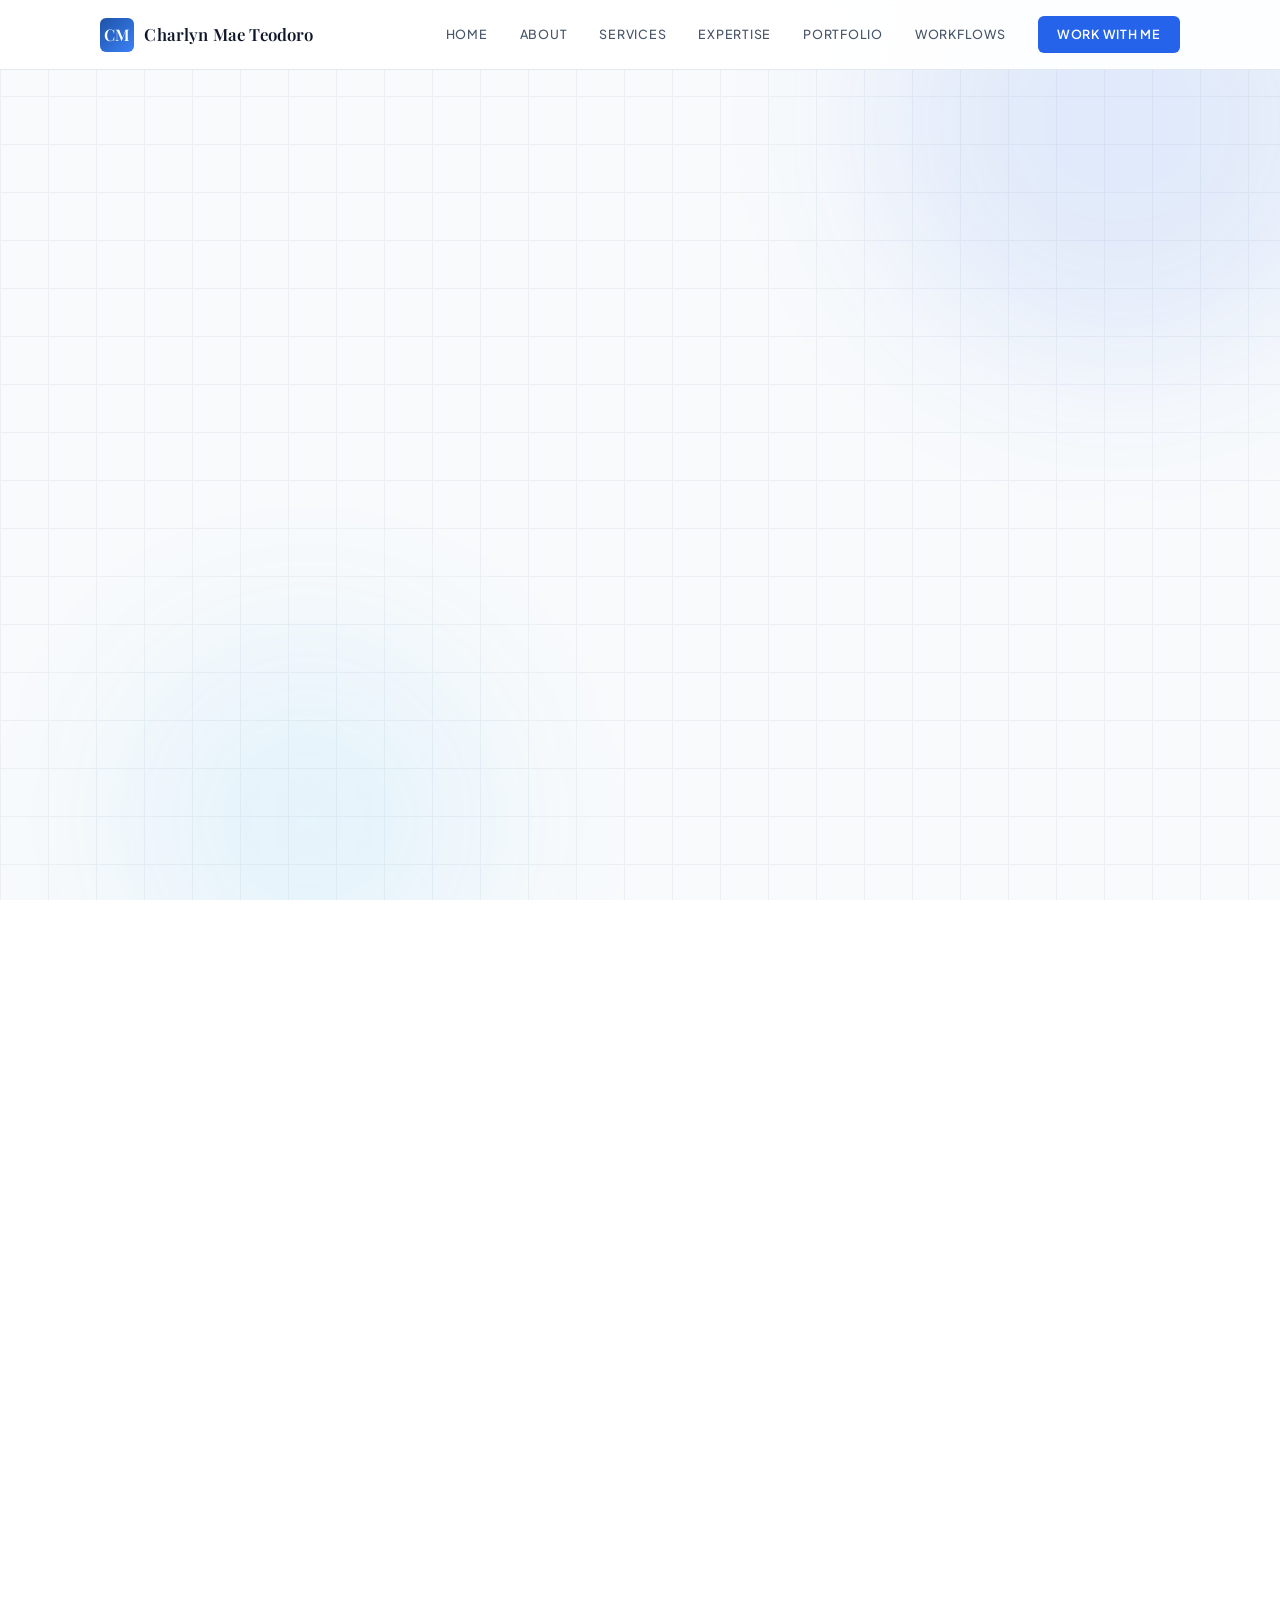
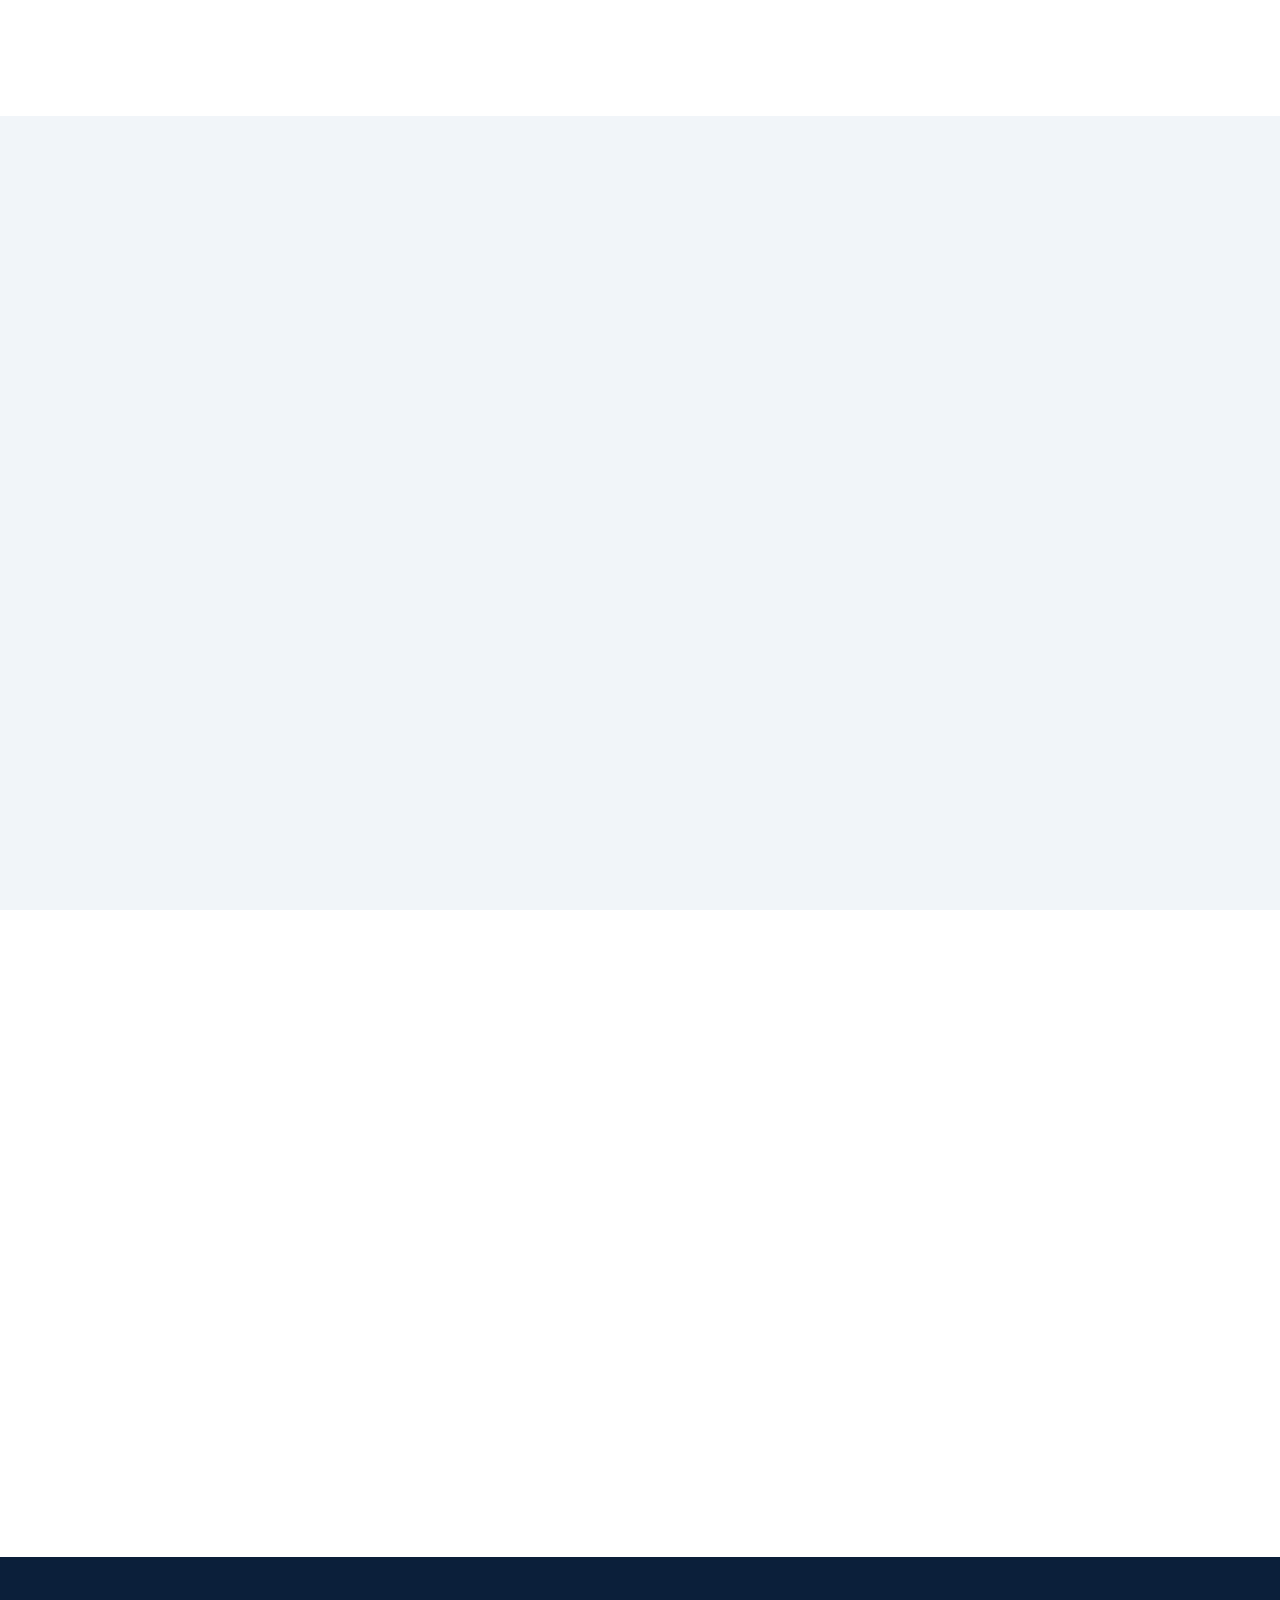
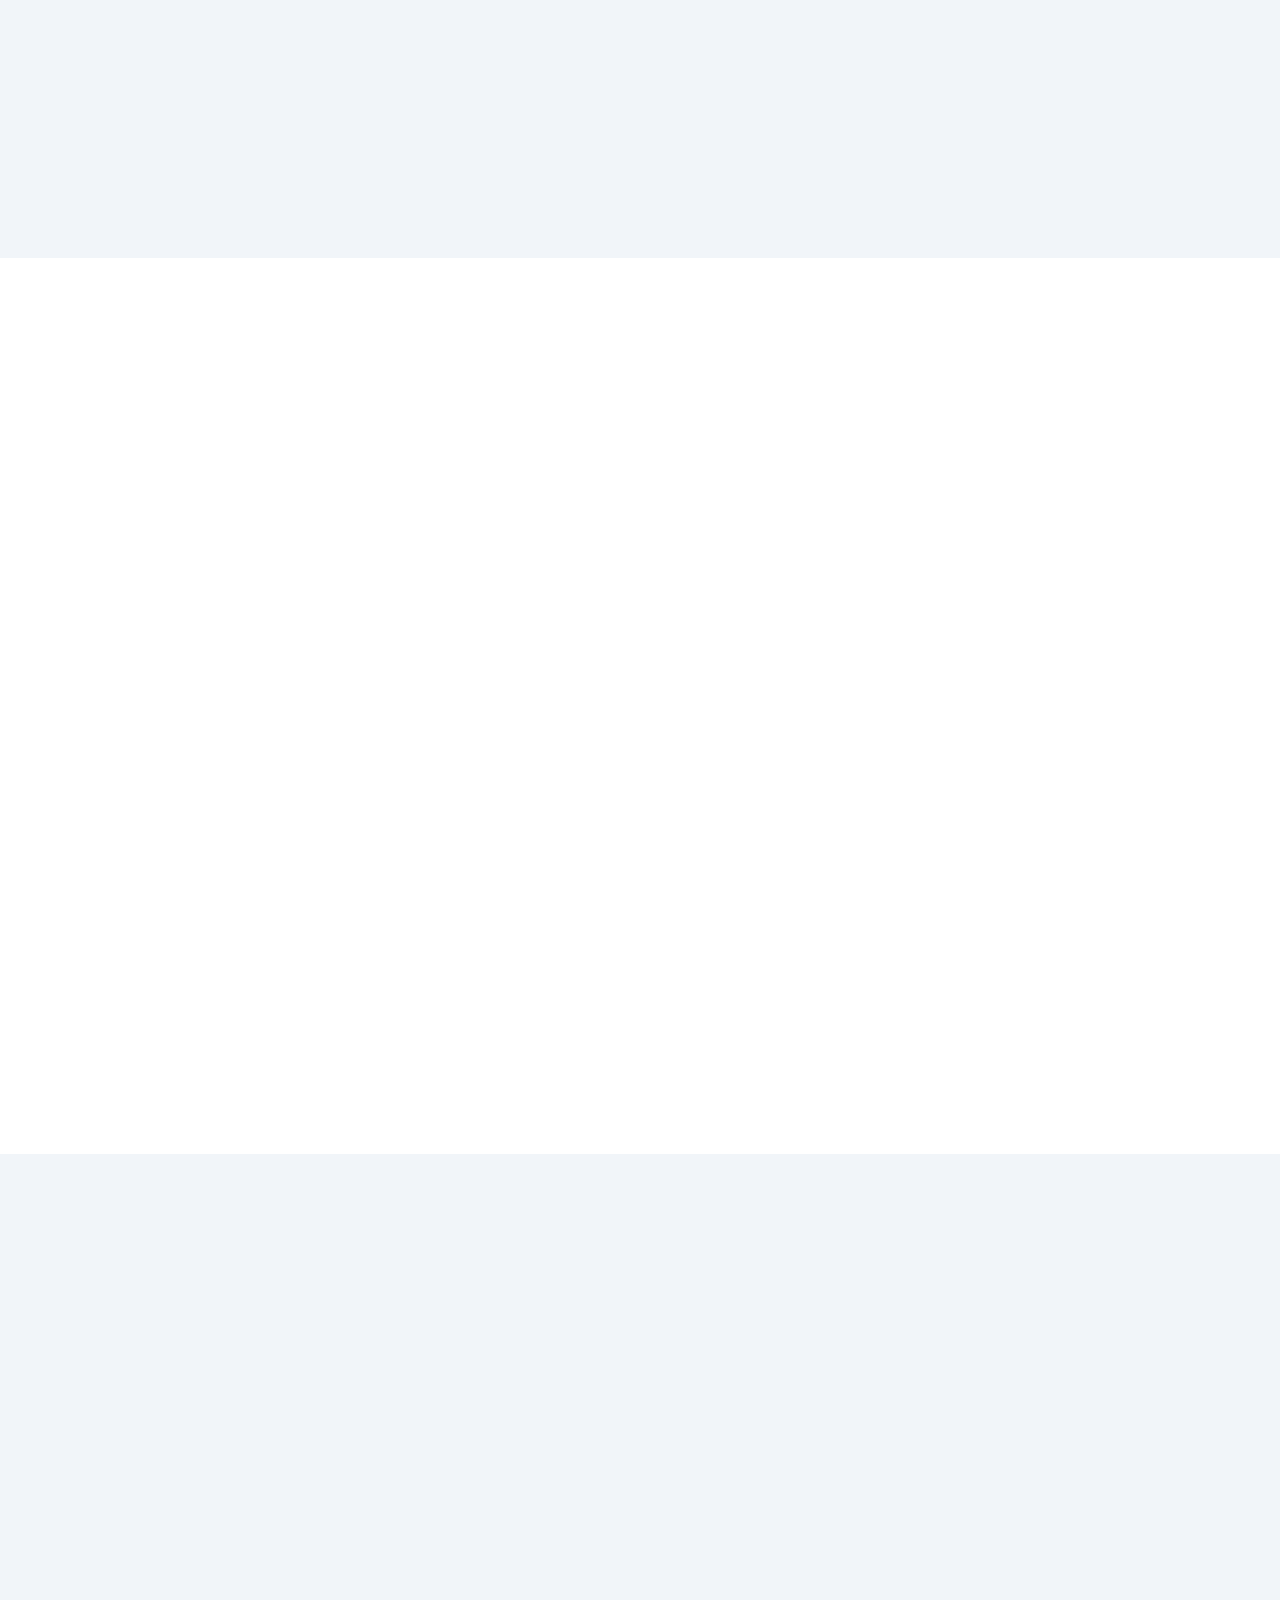
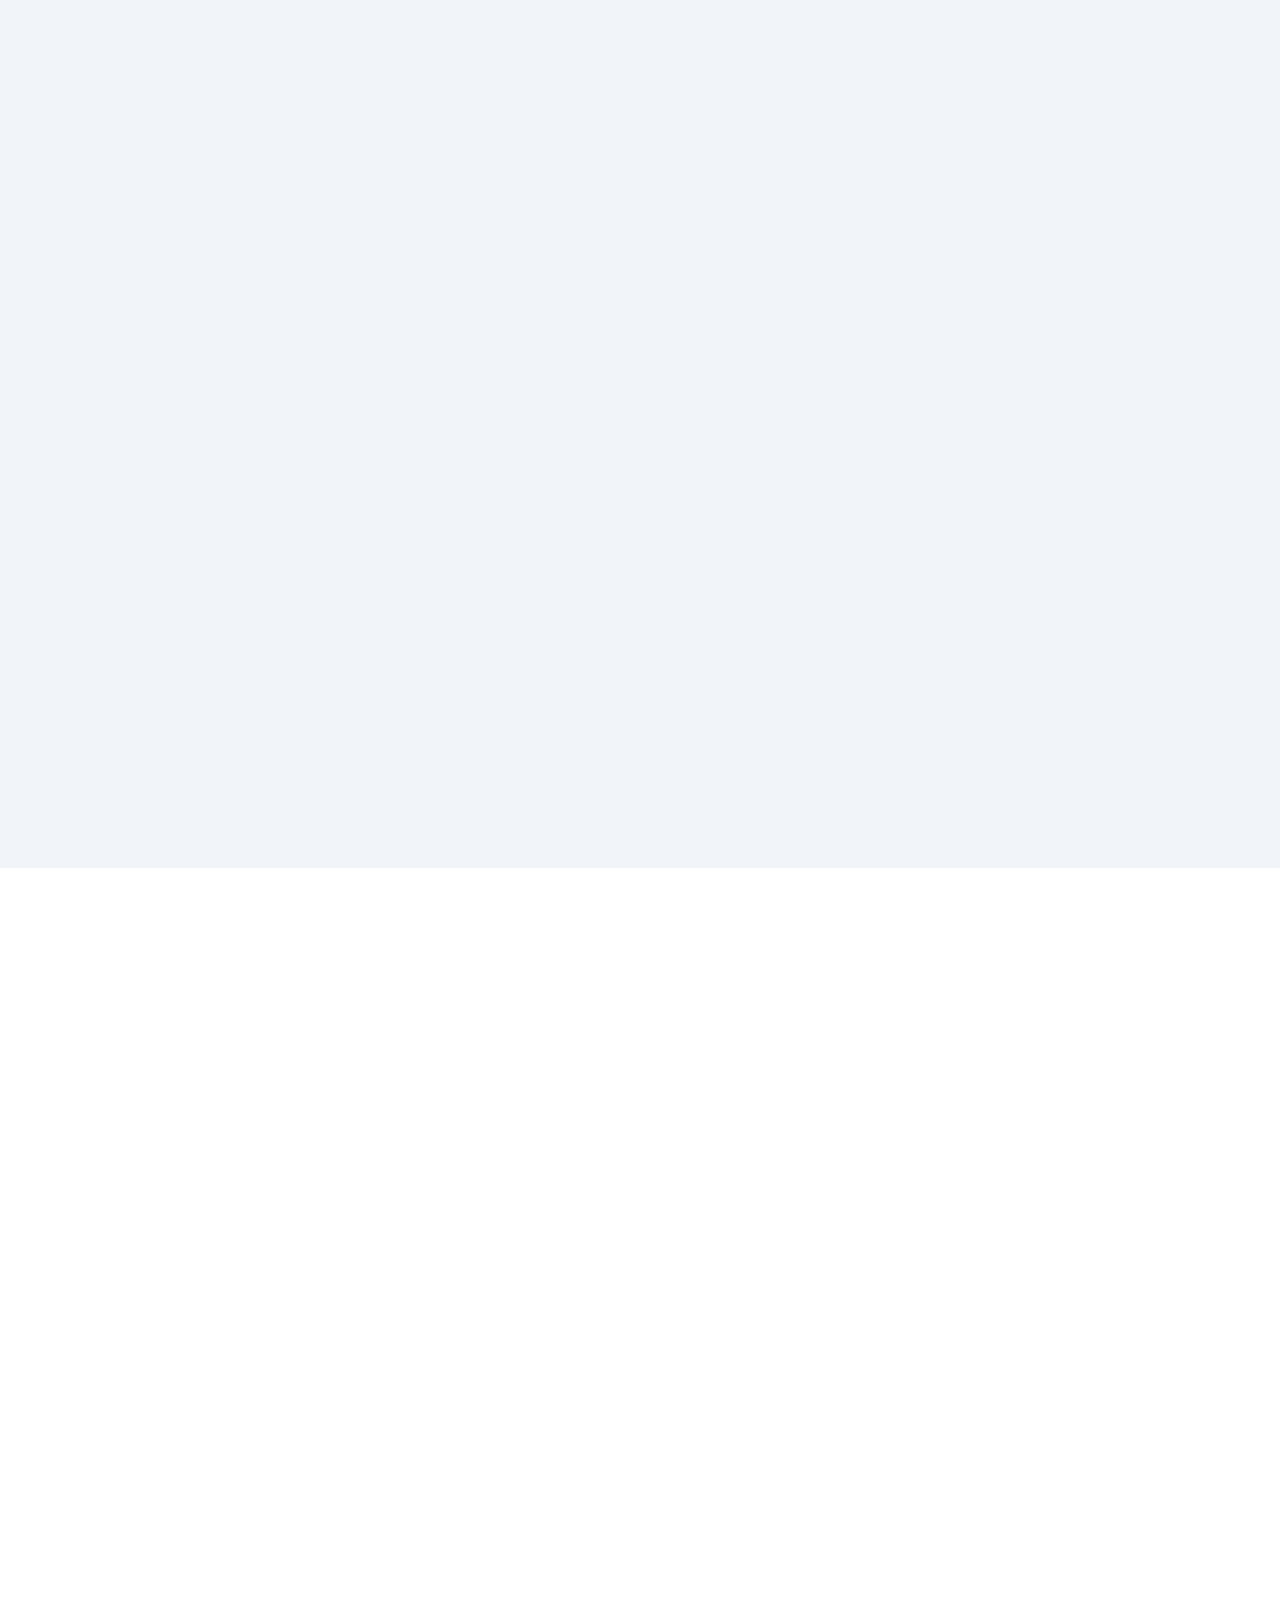
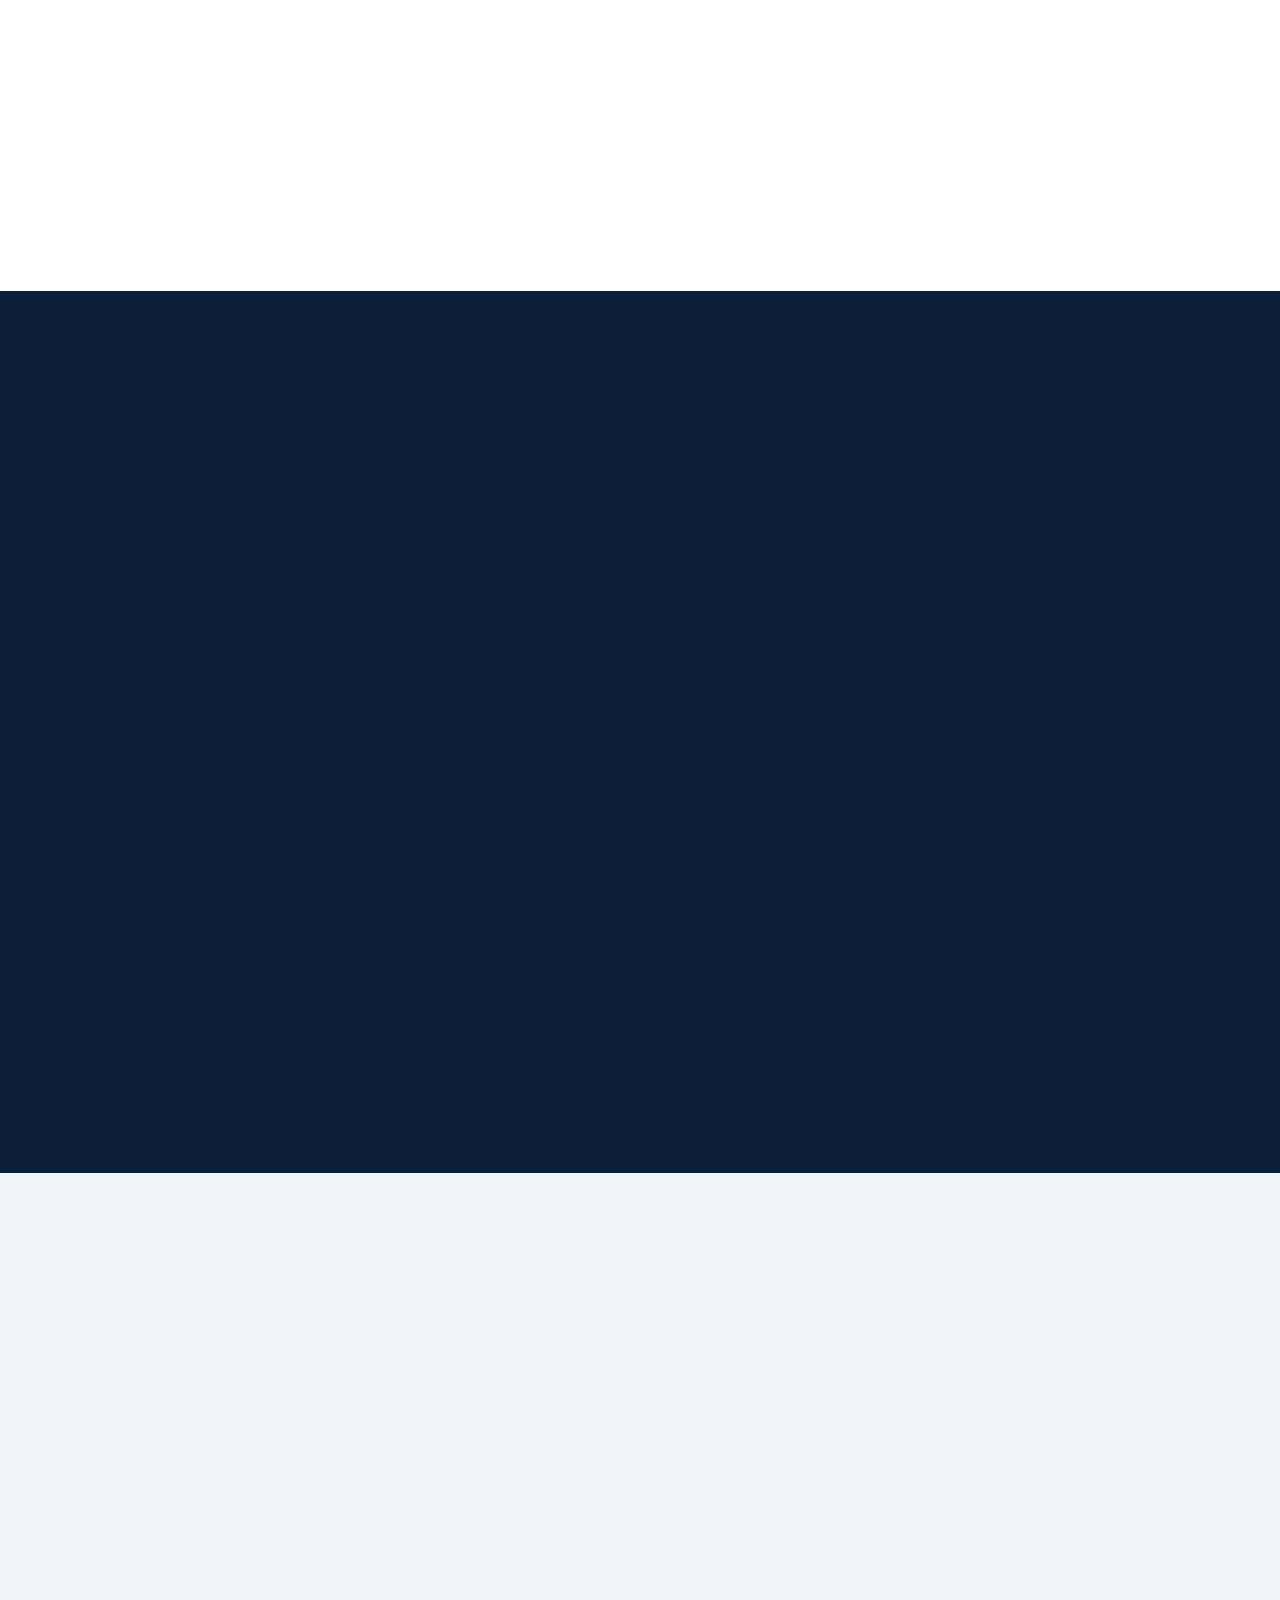
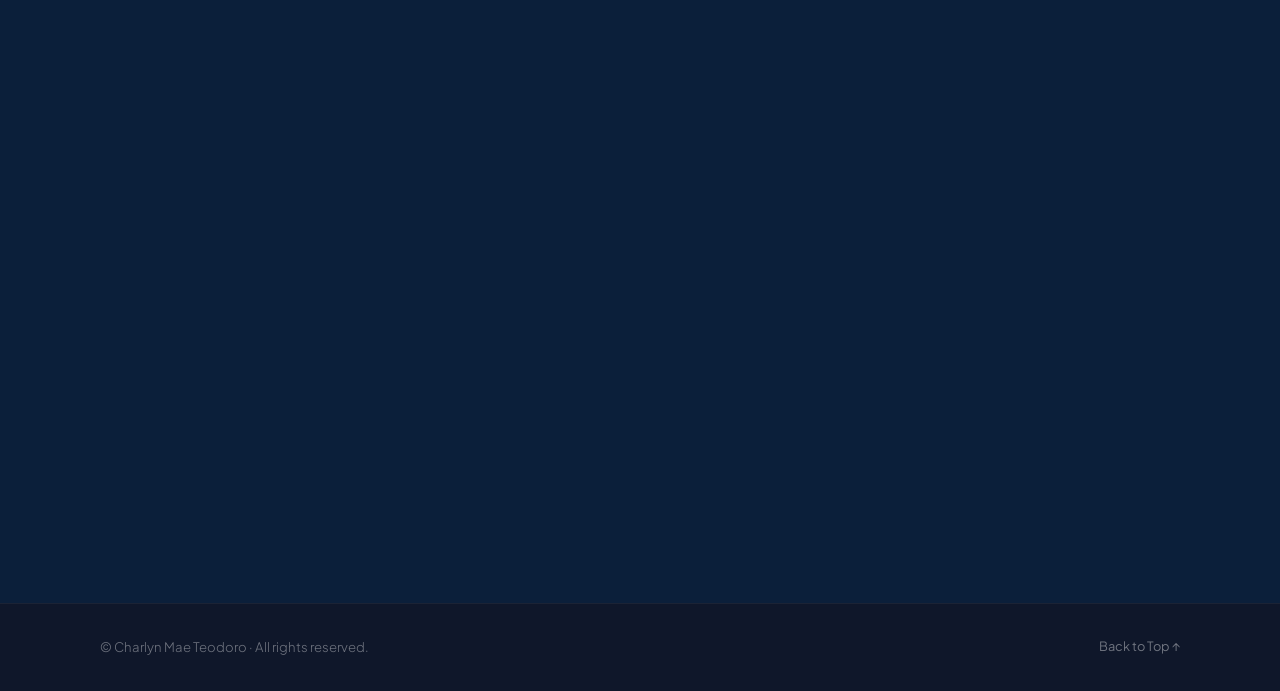
==== commit 7702a07d: "Update index.html" ====
--- a/index.html
+++ b/index.html
@@ -44,7 +44,7 @@
     <div class="hero-orb hero-orb-2" aria-hidden="true"></div>
     <div class="container hero-inner">
 
-```
+
   <div class="hero-content reveal-up">
     <div class="hero-badge">
       <span class="pulse-dot"></span>
@@ -88,7 +88,7 @@
   </div><!-- /hero-metrics -->
 
 </div><!-- /container hero-inner -->
-```
+
 
   </section>
 
